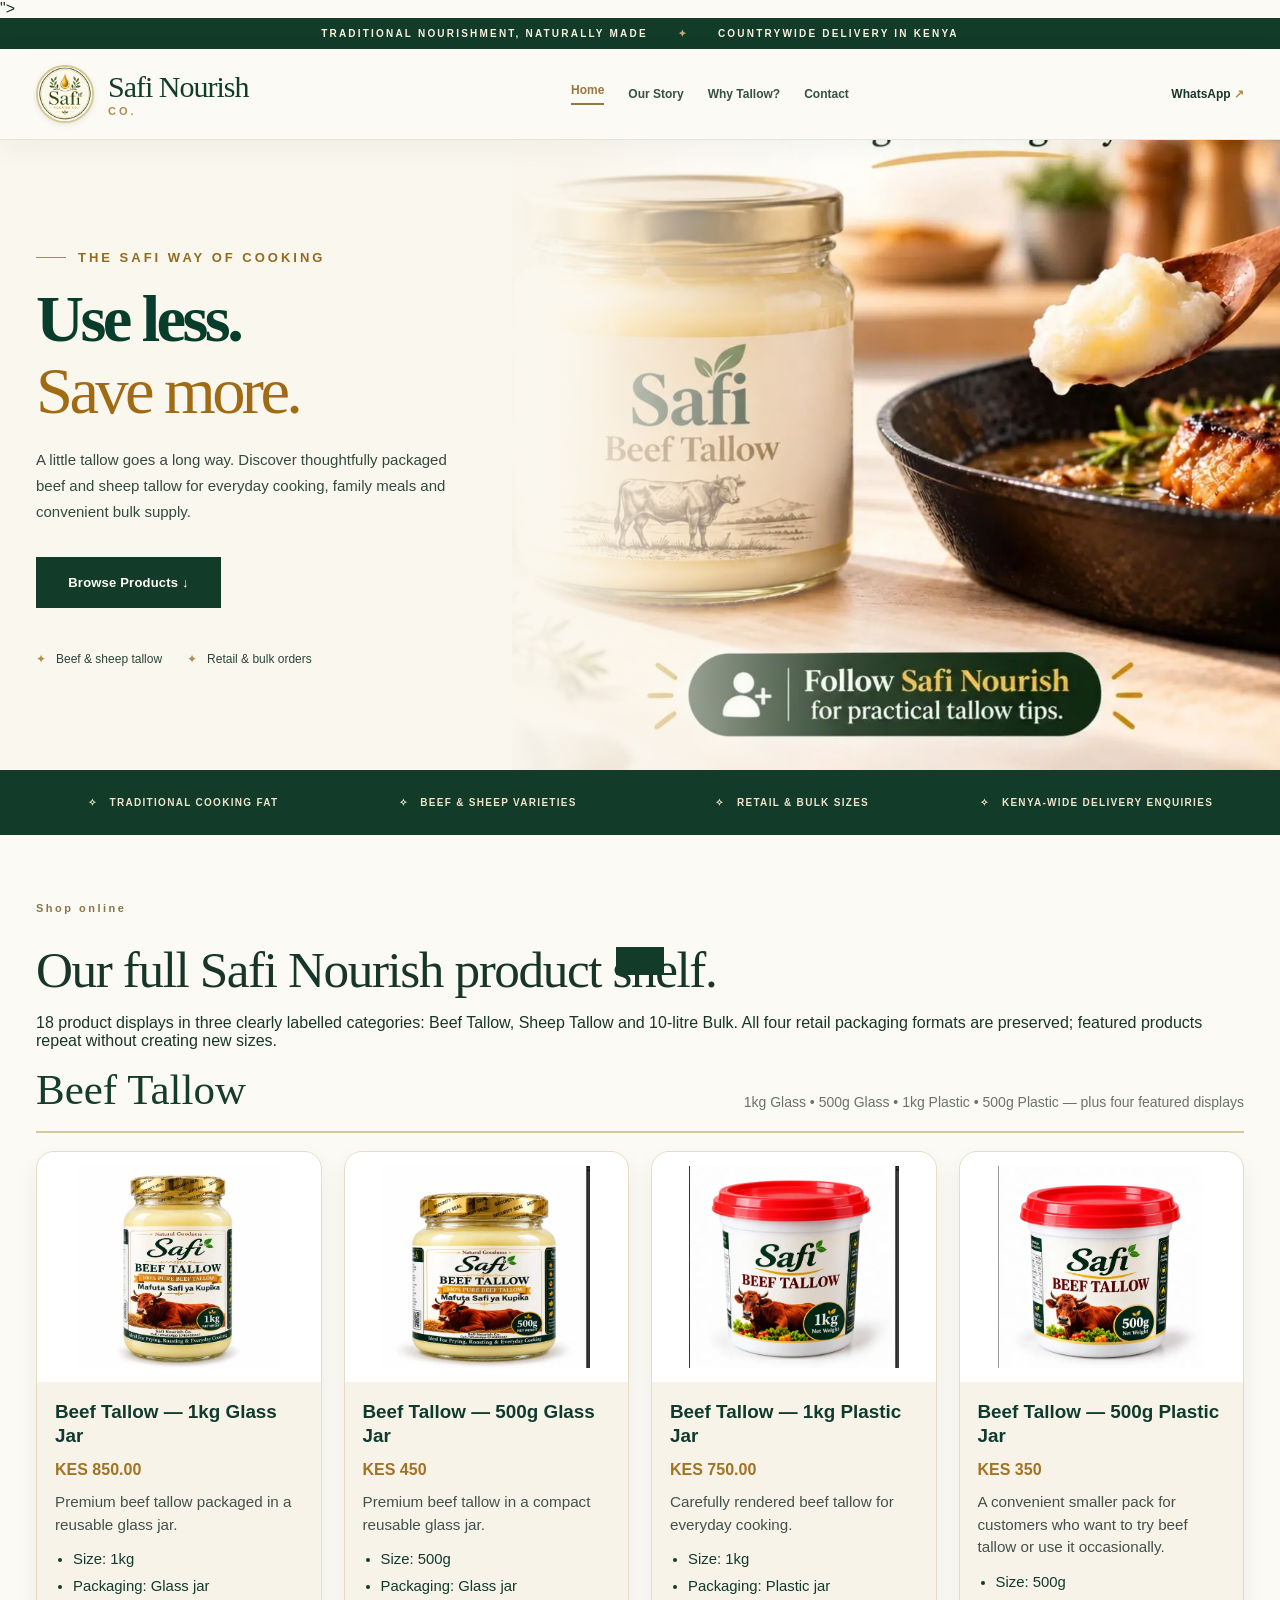
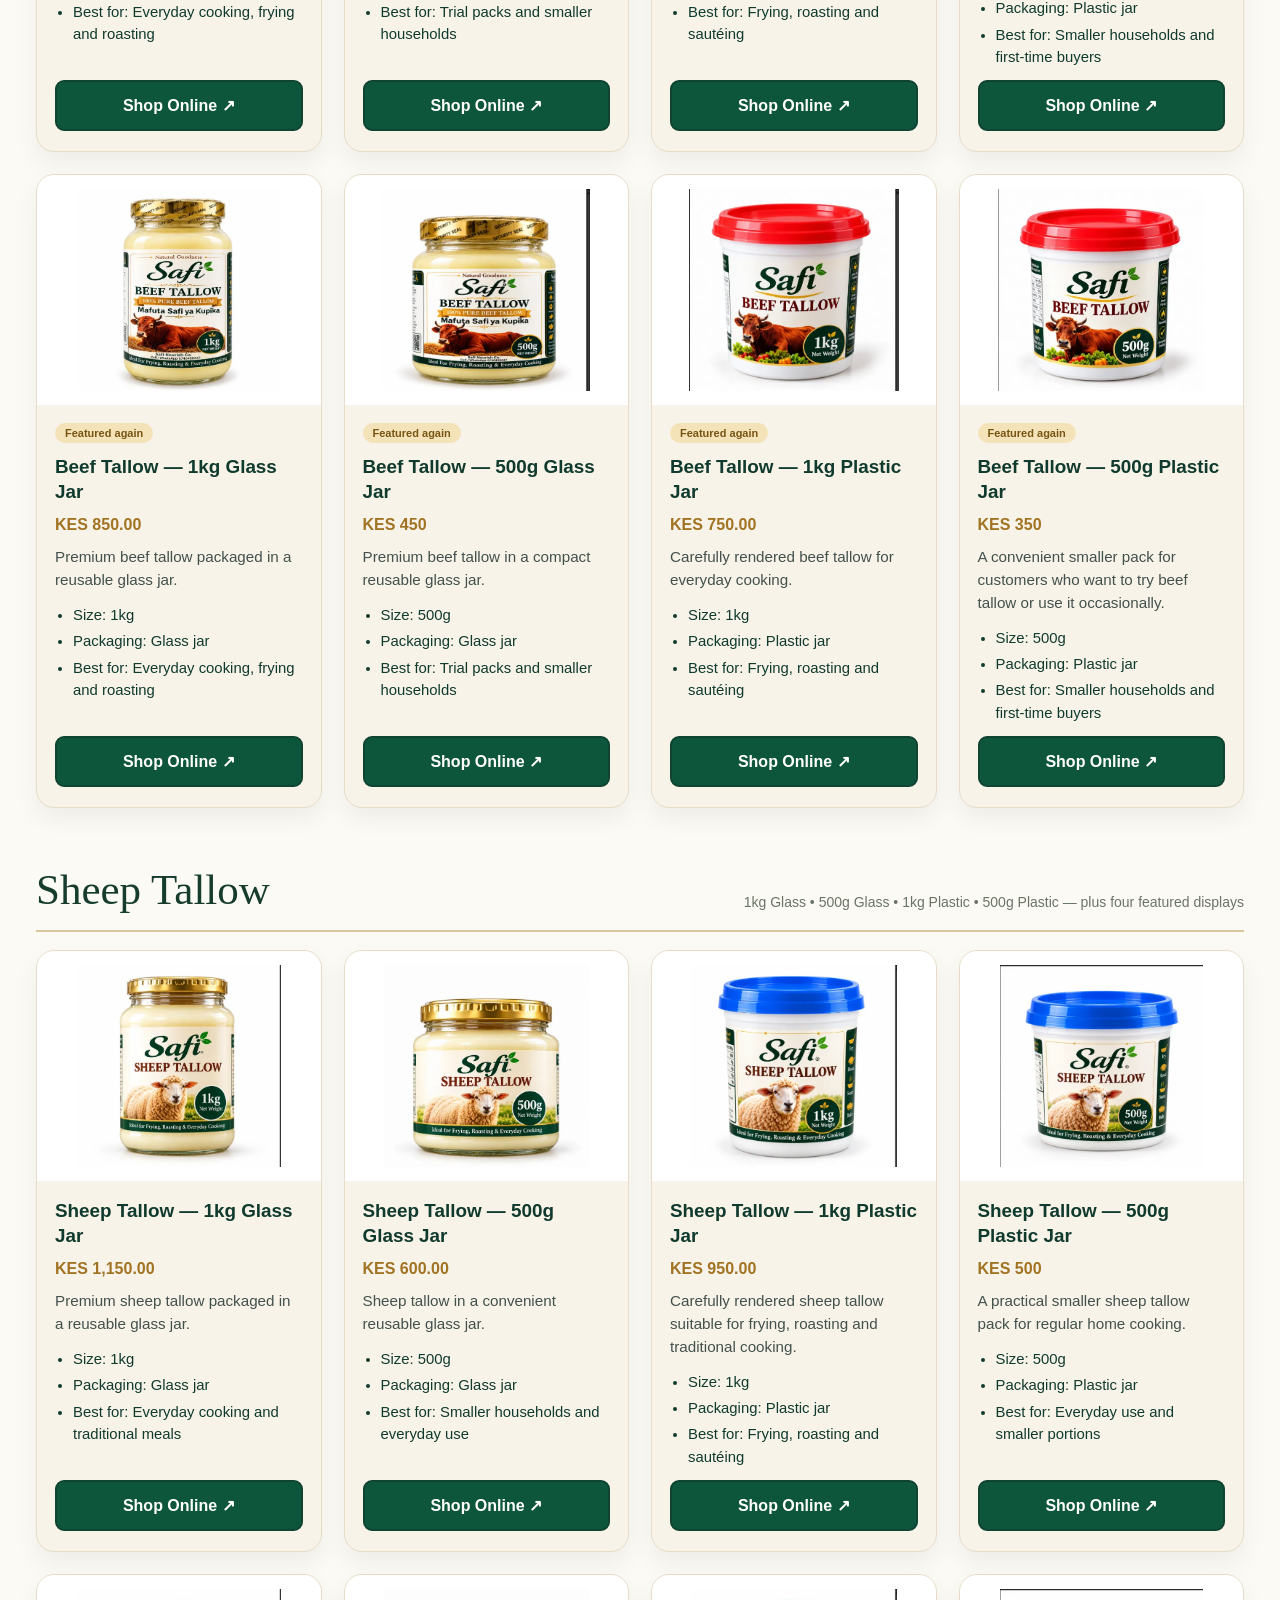
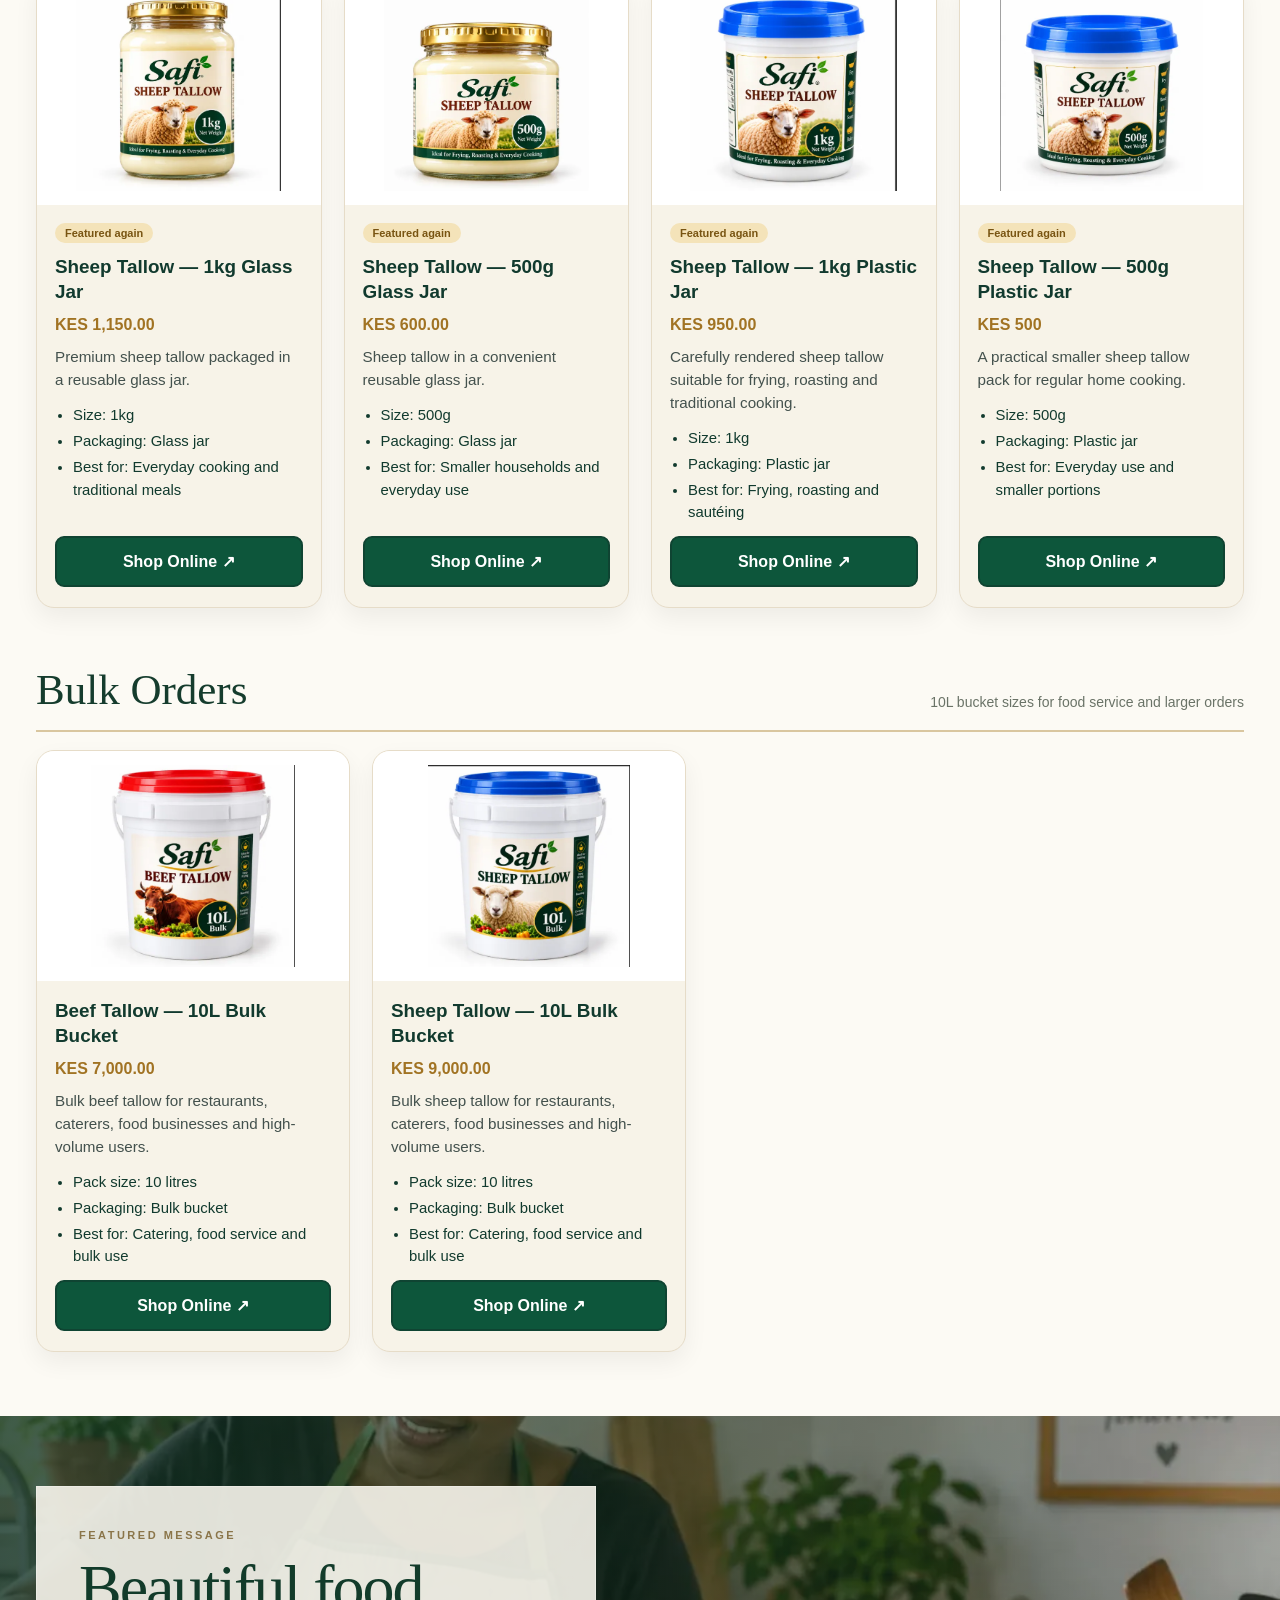
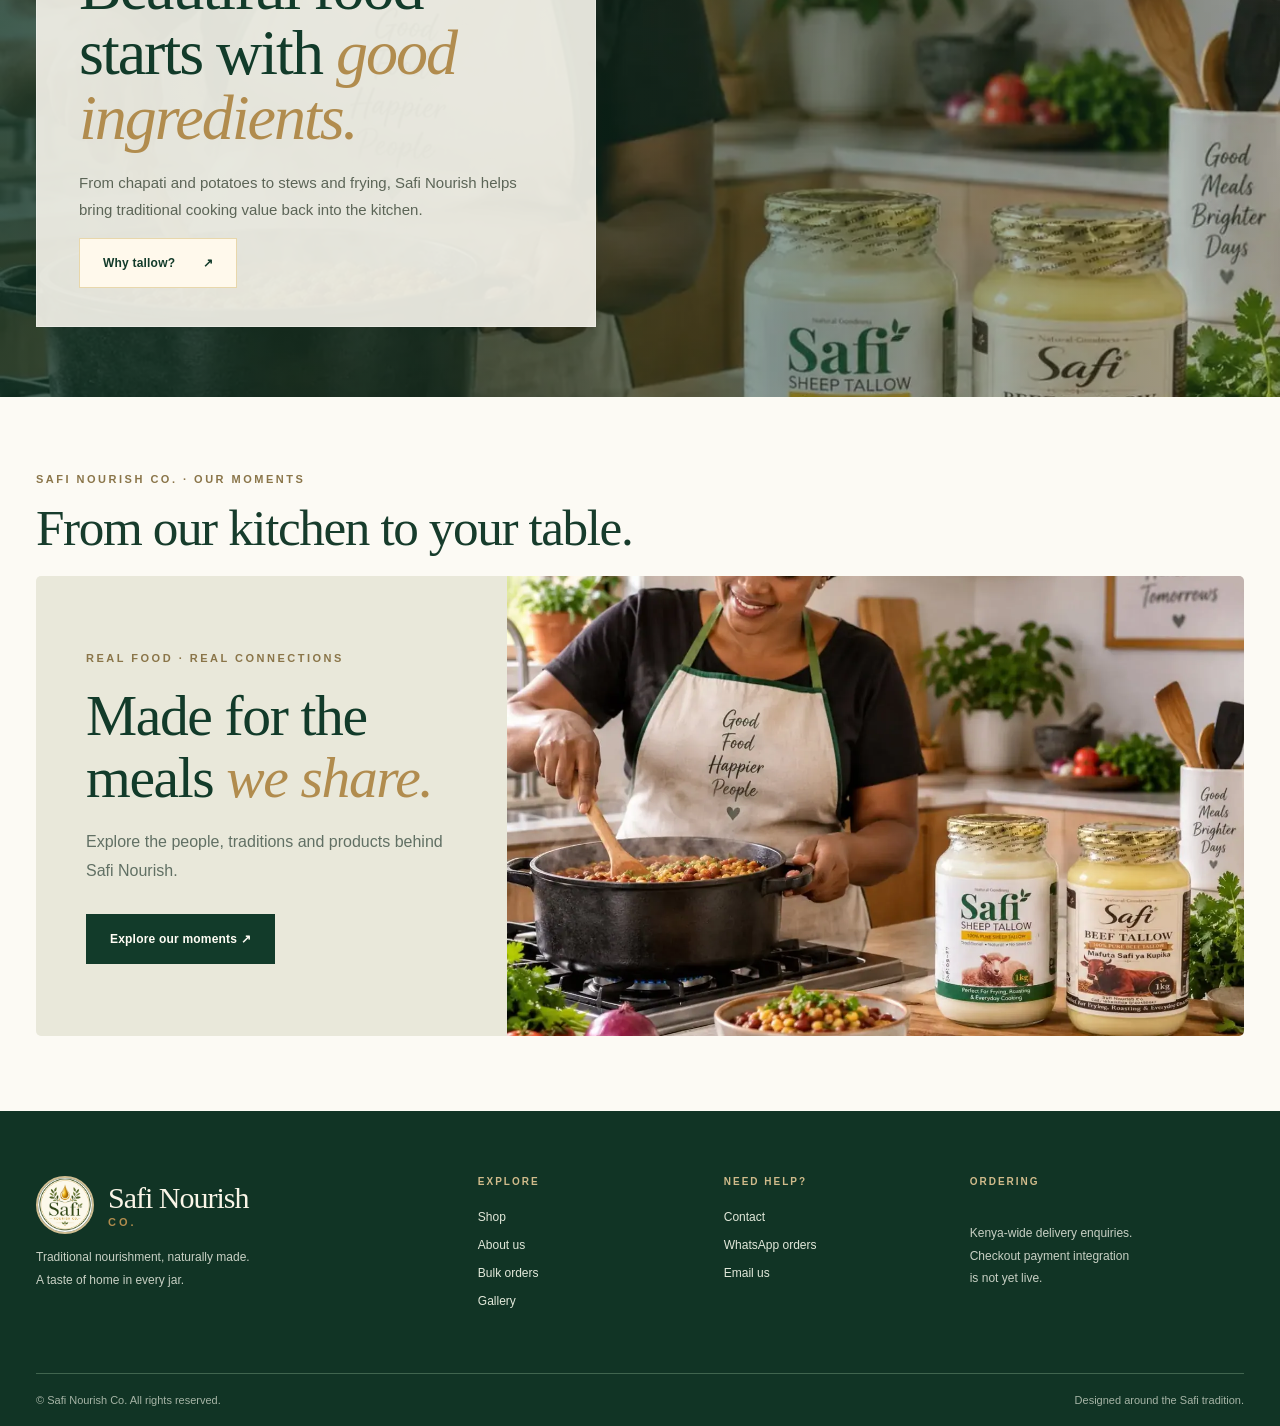
==== index.html @ 0a6182a6 "Add files via upload" ====
<!DOCTYPE html>

<html lang="en"><head><meta charset="utf-8"/><meta content="width=device-width,initial-scale=1" name="viewport"/><meta content="#163b2a" name="theme-color"/><meta content="Safi Nourish Co. traditional beef and sheep tallow. Browse products, learn about cooking fats and order via WhatsApp." name="description"/><title>Home | Safi Nourish Co.</title><link href="assets/favicon.webp" rel="icon" type="image/png"/><link href="styles.css" rel="stylesheet"/><script defer="" src="app.js
<script defer src="safi-checkout.js"></script>
"></script></head><body><div class="announcement">TRADITIONAL NOURISHMENT, NATURALLY MADE <span class="dot">✦</span> COUNTRYWIDE DELIVERY IN KENYA</div><header class="site-header">
<div class="shell nav-wrap">
<a aria-current="page" aria-label="Safi Nourish home" class="brand active" href="index.html"><img alt="Safi Nourish Co. logo" class="brand-logo-img" src="assets/real-logo.webp"/><span class="brand-words"><strong>Safi Nourish</strong><small>CO.</small></span></a>
<button aria-controls="navigation" aria-expanded="false" aria-label="Open navigation" class="menu-toggle" id="menu-toggle">☰</button>
<nav aria-label="Main navigation" class="navigation" id="navigation"><a aria-current="page" class="active" href="index.html">Home</a><a href="about.html">Our Story</a><a href="why-tallow.html">Why Tallow?</a><a href="contact.html">Contact</a></nav>
<div class="nav-actions"><a class="whatsapp-link" href="https://wa.me/254740450447" rel="noopener" target="_blank">WhatsApp <span>↗</span></a></div>
</div>
</header><main>
<section class="hero hero-photo approved-hero" id="home">
<div class="shell hero-photo-inner">
<div class="hero-panel">
<span class="eyebrow"><span class="eyebrow-line"></span> THE SAFI WAY OF COOKING</span>
<h1>Use less.<br/><em>Save more.</em></h1>
<p>A little tallow goes a long way. Discover thoughtfully packaged beef and sheep tallow for everyday cooking, family meals and convenient bulk supply.</p>
<div class="hero-buttons"><a class="button button-dark" href="#products">Browse Products ↓</a></div>
<div class="hero-trust"><span>✦   Beef &amp; sheep tallow</span><span>✦   Retail &amp; bulk orders</span></div>
</div>
</div><div aria-label="Safi Nourish beef and sheep tallow jars displayed together in a warm kitchen setting" class="approved-hero-picture" role="img"></div>
</section>
<section aria-label="Safi Nourish highlights" class="benefit-bar"><div class="shell benefit-grid"><span>✧   TRADITIONAL COOKING FAT</span><span>✧   BEEF &amp; SHEEP VARIETIES</span><span>✧   RETAIL &amp; BULK SIZES</span><span>✧   KENYA-WIDE DELIVERY ENQUIRIES</span></div></section>
<section class="section shell homepage-product-shelf actual-products-section" id="products">
<div class="section-heading section-heading-tight"><div><p class="eyebrow">Shop online</p><h2>Our full Safi Nourish product shelf.</h2></div><p class="section-copy">18 product displays in three clearly labelled categories: Beef Tallow, Sheep Tallow and 10-litre Bulk. All four retail packaging formats are preserved; featured products repeat without creating new sizes.</p></div><div class="grouped-shelf-wrapper"><section class="product-group beef-group"><div class="product-group-heading"><h3>Beef Tallow</h3><p>1kg Glass • 500g Glass • 1kg Plastic • 500g Plastic — plus four featured displays</p></div><div class="actual-shelf-grid grouped-row"><article class="actual-shelf-card grouped-card" id="beef-1kg-glass"><div class="actual-shelf-image"><img alt="Beef Tallow — 1kg Glass Jar" src="assets/product-beef-1kg-glass.webp"/></div><div class="actual-shelf-body"><h3>Beef Tallow — 1kg Glass Jar</h3><p class="actual-price">KES 850.00</p><p class="actual-desc">Premium beef tallow packaged in a reusable glass jar.</p><ul class="actual-meta"><li>Size: 1kg</li><li>Packaging: Glass jar</li><li>Best for: Everyday cooking, frying and roasting</li></ul><a data-safi-sku="beef-glass-1000" class="actual-shop-btn" href="https://wa.me/254740450447?text=Hello%20Safi%20Nourish%2C%20I%20would%20like%20to%20order%20Beef%20Tallow%20%E2%80%94%201kg%20Glass%20Jar%20at%20KES%20850.00.%20Please%20assist%20me%20with%20checkout%20/%20M-Pesa%20and%20delivery." rel="noopener noreferrer" target="_blank">Shop Online ↗</a></div></article><article class="actual-shelf-card grouped-card" id="beef-500g-glass"><div class="actual-shelf-image"><img alt="Beef Tallow — 500g Glass Jar" src="assets/product-beef-500g-glass.webp"/></div><div class="actual-shelf-body"><h3>Beef Tallow — 500g Glass Jar</h3><p class="actual-price">KES 450</p><p class="actual-desc">Premium beef tallow in a compact reusable glass jar.</p><ul class="actual-meta"><li>Size: 500g</li><li>Packaging: Glass jar</li><li>Best for: Trial packs and smaller households</li></ul><a data-safi-sku="beef-glass-500" class="actual-shop-btn" href="https://wa.me/254740450447?text=Hello%20Safi%20Nourish%2C%20I%20would%20like%20to%20order%20Beef%20Tallow%20%E2%80%94%20500g%20Glass%20Jar%20at%20KES%20500.00.%20Please%20assist%20me%20with%20checkout%20/%20M-Pesa%20and%20delivery." rel="noopener noreferrer" target="_blank">Shop Online ↗</a></div></article><article class="actual-shelf-card grouped-card" id="beef-1kg-plastic"><div class="actual-shelf-image"><img alt="Beef Tallow — 1kg Plastic Jar" src="assets/product-beef-1kg-plastic.webp"/></div><div class="actual-shelf-body"><h3>Beef Tallow — 1kg Plastic Jar</h3><p class="actual-price">KES 750.00</p><p class="actual-desc">Carefully rendered beef tallow for everyday cooking.</p><ul class="actual-meta"><li>Size: 1kg</li><li>Packaging: Plastic jar</li><li>Best for: Frying, roasting and sautéing</li></ul><a data-safi-sku="beef-plastic-1000" class="actual-shop-btn" href="https://wa.me/254740450447?text=Hello%20Safi%20Nourish%2C%20I%20would%20like%20to%20order%20Beef%20Tallow%20%E2%80%94%201kg%20Plastic%20Jar%20at%20KES%20750.00.%20Please%20assist%20me%20with%20checkout%20/%20M-Pesa%20and%20delivery." rel="noopener noreferrer" target="_blank">Shop Online ↗</a></div></article><article class="actual-shelf-card grouped-card" id="beef-500g-plastic"><div class="actual-shelf-image"><img alt="Beef Tallow — 500g Plastic Jar" src="assets/product-beef-500g-plastic.webp"/></div><div class="actual-shelf-body"><h3>Beef Tallow — 500g Plastic Jar</h3><p class="actual-price">KES 350</p><p class="actual-desc">A convenient smaller pack for customers who want to try beef tallow or use it occasionally.</p><ul class="actual-meta"><li>Size: 500g</li><li>Packaging: Plastic jar</li><li>Best for: Smaller households and first-time buyers</li></ul><a data-safi-sku="beef-plastic-500" class="actual-shop-btn" href="https://wa.me/254740450447?text=Hello%20Safi%20Nourish%2C%20I%20would%20like%20to%20order%20Beef%20Tallow%20%E2%80%94%20500g%20Plastic%20Jar%20at%20KES%20400.00.%20Please%20assist%20me%20with%20checkout%20/%20M-Pesa%20and%20delivery." rel="noopener noreferrer" target="_blank">Shop Online ↗</a></div></article><article class="actual-shelf-card grouped-card" id="featured-beef-1"><div class="actual-shelf-image"><img alt="Beef Tallow — 1kg Glass Jar" src="assets/product-beef-1kg-glass.webp"/></div><div class="actual-shelf-body"><span class="featured-placement">Featured again</span><h3>Beef Tallow — 1kg Glass Jar</h3><p class="actual-price">KES 850.00</p><p class="actual-desc">Premium beef tallow packaged in a reusable glass jar.</p><ul class="actual-meta"><li>Size: 1kg</li><li>Packaging: Glass jar</li><li>Best for: Everyday cooking, frying and roasting</li></ul><a data-safi-sku="beef-glass-1000" class="actual-shop-btn" href="https://wa.me/254740450447?text=Hello%20Safi%20Nourish%2C%20I%20would%20like%20to%20order%20Beef%20Tallow%20%E2%80%94%201kg%20Glass%20Jar%20at%20KES%20850.00.%20Please%20assist%20me%20with%20checkout%20/%20M-Pesa%20and%20delivery." rel="noopener noreferrer" target="_blank">Shop Online ↗</a></div></article><article class="actual-shelf-card grouped-card" id="featured-beef-2"><div class="actual-shelf-image"><img alt="Beef Tallow — 500g Glass Jar" src="assets/product-beef-500g-glass.webp"/></div><div class="actual-shelf-body"><span class="featured-placement">Featured again</span><h3>Beef Tallow — 500g Glass Jar</h3><p class="actual-price">KES 450</p><p class="actual-desc">Premium beef tallow in a compact reusable glass jar.</p><ul class="actual-meta"><li>Size: 500g</li><li>Packaging: Glass jar</li><li>Best for: Trial packs and smaller households</li></ul><a data-safi-sku="beef-glass-500" class="actual-shop-btn" href="https://wa.me/254740450447?text=Hello%20Safi%20Nourish%2C%20I%20would%20like%20to%20order%20Beef%20Tallow%20%E2%80%94%20500g%20Glass%20Jar%20at%20KES%20500.00.%20Please%20assist%20me%20with%20checkout%20/%20M-Pesa%20and%20delivery." rel="noopener noreferrer" target="_blank">Shop Online ↗</a></div></article><article class="actual-shelf-card grouped-card" id="featured-beef-3"><div class="actual-shelf-image"><img alt="Beef Tallow — 1kg Plastic Jar" src="assets/product-beef-1kg-plastic.webp"/></div><div class="actual-shelf-body"><span class="featured-placement">Featured again</span><h3>Beef Tallow — 1kg Plastic Jar</h3><p class="actual-price">KES 750.00</p><p class="actual-desc">Carefully rendered beef tallow for everyday cooking.</p><ul class="actual-meta"><li>Size: 1kg</li><li>Packaging: Plastic jar</li><li>Best for: Frying, roasting and sautéing</li></ul><a data-safi-sku="beef-plastic-1000" class="actual-shop-btn" href="https://wa.me/254740450447?text=Hello%20Safi%20Nourish%2C%20I%20would%20like%20to%20order%20Beef%20Tallow%20%E2%80%94%201kg%20Plastic%20Jar%20at%20KES%20750.00.%20Please%20assist%20me%20with%20checkout%20/%20M-Pesa%20and%20delivery." rel="noopener noreferrer" target="_blank">Shop Online ↗</a></div></article><article class="actual-shelf-card grouped-card" id="featured-beef-4"><div class="actual-shelf-image"><img alt="Beef Tallow — 500g Plastic Jar" src="assets/product-beef-500g-plastic.webp"/></div><div class="actual-shelf-body"><span class="featured-placement">Featured again</span><h3>Beef Tallow — 500g Plastic Jar</h3><p class="actual-price">KES 350</p><p class="actual-desc">A convenient smaller pack for customers who want to try beef tallow or use it occasionally.</p><ul class="actual-meta"><li>Size: 500g</li><li>Packaging: Plastic jar</li><li>Best for: Smaller households and first-time buyers</li></ul><a data-safi-sku="beef-plastic-500" class="actual-shop-btn" href="https://wa.me/254740450447?text=Hello%20Safi%20Nourish%2C%20I%20would%20like%20to%20order%20Beef%20Tallow%20%E2%80%94%20500g%20Plastic%20Jar%20at%20KES%20400.00.%20Please%20assist%20me%20with%20checkout%20/%20M-Pesa%20and%20delivery." rel="noopener noreferrer" target="_blank">Shop Online ↗</a></div></article></div></section><section class="product-group sheep-group"><div class="product-group-heading"><h3>Sheep Tallow</h3><p>1kg Glass • 500g Glass • 1kg Plastic • 500g Plastic — plus four featured displays</p></div><div class="actual-shelf-grid grouped-row"><article class="actual-shelf-card grouped-card" id="sheep-1kg-glass"><div class="actual-shelf-image"><img alt="Sheep Tallow — 1kg Glass Jar" src="assets/product-sheep-1kg-glass.webp"/></div><div class="actual-shelf-body"><h3>Sheep Tallow — 1kg Glass Jar</h3><p class="actual-price">KES 1,150.00</p><p class="actual-desc">Premium sheep tallow packaged in a reusable glass jar.</p><ul class="actual-meta"><li>Size: 1kg</li><li>Packaging: Glass jar</li><li>Best for: Everyday cooking and traditional meals</li></ul><a data-safi-sku="sheep-glass-1000" class="actual-shop-btn" href="https://wa.me/254740450447?text=Hello%20Safi%20Nourish%2C%20I%20would%20like%20to%20order%20Sheep%20Tallow%20%E2%80%94%201kg%20Glass%20Jar%20at%20KES%201%2C150.00.%20Please%20assist%20me%20with%20checkout%20/%20M-Pesa%20and%20delivery." rel="noopener noreferrer" target="_blank">Shop Online ↗</a></div></article><article class="actual-shelf-card grouped-card" id="sheep-500g-glass"><div class="actual-shelf-image"><img alt="Sheep Tallow — 500g Glass Jar" src="assets/product-sheep-500g-glass.webp"/></div><div class="actual-shelf-body"><h3>Sheep Tallow — 500g Glass Jar</h3><p class="actual-price">KES 600.00</p><p class="actual-desc">Sheep tallow in a convenient reusable glass jar.</p><ul class="actual-meta"><li>Size: 500g</li><li>Packaging: Glass jar</li><li>Best for: Smaller households and everyday use</li></ul><a data-safi-sku="sheep-glass-500" class="actual-shop-btn" href="https://wa.me/254740450447?text=Hello%20Safi%20Nourish%2C%20I%20would%20like%20to%20order%20Sheep%20Tallow%20%E2%80%94%20500g%20Glass%20Jar%20at%20KES%20600.00.%20Please%20assist%20me%20with%20checkout%20/%20M-Pesa%20and%20delivery." rel="noopener noreferrer" target="_blank">Shop Online ↗</a></div></article><article class="actual-shelf-card grouped-card" id="sheep-1kg-plastic"><div class="actual-shelf-image"><img alt="Sheep Tallow — 1kg Plastic Jar" src="assets/product-sheep-1kg-plastic.webp"/></div><div class="actual-shelf-body"><h3>Sheep Tallow — 1kg Plastic Jar</h3><p class="actual-price">KES 950.00</p><p class="actual-desc">Carefully rendered sheep tallow suitable for frying, roasting and traditional cooking.</p><ul class="actual-meta"><li>Size: 1kg</li><li>Packaging: Plastic jar</li><li>Best for: Frying, roasting and sautéing</li></ul><a data-safi-sku="sheep-plastic-1000" class="actual-shop-btn" href="https://wa.me/254740450447?text=Hello%20Safi%20Nourish%2C%20I%20would%20like%20to%20order%20Sheep%20Tallow%20%E2%80%94%201kg%20Plastic%20Jar%20at%20KES%20950.00.%20Please%20assist%20me%20with%20checkout%20/%20M-Pesa%20and%20delivery." rel="noopener noreferrer" target="_blank">Shop Online ↗</a></div></article><article class="actual-shelf-card grouped-card" id="sheep-500g-plastic"><div class="actual-shelf-image"><img alt="Sheep Tallow — 500g Plastic Jar" src="assets/product-sheep-500g-plastic.webp"/></div><div class="actual-shelf-body"><h3>Sheep Tallow — 500g Plastic Jar</h3><p class="actual-price">KES 500</p><p class="actual-desc">A practical smaller sheep tallow pack for regular home cooking.</p><ul class="actual-meta"><li>Size: 500g</li><li>Packaging: Plastic jar</li><li>Best for: Everyday use and smaller portions</li></ul><a data-safi-sku="sheep-plastic-500" class="actual-shop-btn" href="https://wa.me/254740450447?text=Hello%20Safi%20Nourish%2C%20I%20would%20like%20to%20order%20Sheep%20Tallow%20%E2%80%94%20500g%20Plastic%20Jar%20at%20KES%20600.00.%20Please%20assist%20me%20with%20checkout%20/%20M-Pesa%20and%20delivery." rel="noopener noreferrer" target="_blank">Shop Online ↗</a></div></article><article class="actual-shelf-card grouped-card" id="featured-sheep-1"><div class="actual-shelf-image"><img alt="Sheep Tallow — 1kg Glass Jar" src="assets/product-sheep-1kg-glass.webp"/></div><div class="actual-shelf-body"><span class="featured-placement">Featured again</span><h3>Sheep Tallow — 1kg Glass Jar</h3><p class="actual-price">KES 1,150.00</p><p class="actual-desc">Premium sheep tallow packaged in a reusable glass jar.</p><ul class="actual-meta"><li>Size: 1kg</li><li>Packaging: Glass jar</li><li>Best for: Everyday cooking and traditional meals</li></ul><a data-safi-sku="sheep-glass-1000" class="actual-shop-btn" href="https://wa.me/254740450447?text=Hello%20Safi%20Nourish%2C%20I%20would%20like%20to%20order%20Sheep%20Tallow%20%E2%80%94%201kg%20Glass%20Jar%20at%20KES%201%2C150.00.%20Please%20assist%20me%20with%20checkout%20/%20M-Pesa%20and%20delivery." rel="noopener noreferrer" target="_blank">Shop Online ↗</a></div></article><article class="actual-shelf-card grouped-card" id="featured-sheep-2"><div class="actual-shelf-image"><img alt="Sheep Tallow — 500g Glass Jar" src="assets/product-sheep-500g-glass.webp"/></div><div class="actual-shelf-body"><span class="featured-placement">Featured again</span><h3>Sheep Tallow — 500g Glass Jar</h3><p class="actual-price">KES 600.00</p><p class="actual-desc">Sheep tallow in a convenient reusable glass jar.</p><ul class="actual-meta"><li>Size: 500g</li><li>Packaging: Glass jar</li><li>Best for: Smaller households and everyday use</li></ul><a data-safi-sku="sheep-glass-500" class="actual-shop-btn" href="https://wa.me/254740450447?text=Hello%20Safi%20Nourish%2C%20I%20would%20like%20to%20order%20Sheep%20Tallow%20%E2%80%94%20500g%20Glass%20Jar%20at%20KES%20600.00.%20Please%20assist%20me%20with%20checkout%20/%20M-Pesa%20and%20delivery." rel="noopener noreferrer" target="_blank">Shop Online ↗</a></div></article><article class="actual-shelf-card grouped-card" id="featured-sheep-3"><div class="actual-shelf-image"><img alt="Sheep Tallow — 1kg Plastic Jar" src="assets/product-sheep-1kg-plastic.webp"/></div><div class="actual-shelf-body"><span class="featured-placement">Featured again</span><h3>Sheep Tallow — 1kg Plastic Jar</h3><p class="actual-price">KES 950.00</p><p class="actual-desc">Carefully rendered sheep tallow suitable for frying, roasting and traditional cooking.</p><ul class="actual-meta"><li>Size: 1kg</li><li>Packaging: Plastic jar</li><li>Best for: Frying, roasting and sautéing</li></ul><a data-safi-sku="sheep-plastic-1000" class="actual-shop-btn" href="https://wa.me/254740450447?text=Hello%20Safi%20Nourish%2C%20I%20would%20like%20to%20order%20Sheep%20Tallow%20%E2%80%94%201kg%20Plastic%20Jar%20at%20KES%20950.00.%20Please%20assist%20me%20with%20checkout%20/%20M-Pesa%20and%20delivery." rel="noopener noreferrer" target="_blank">Shop Online ↗</a></div></article><article class="actual-shelf-card grouped-card" id="featured-sheep-4"><div class="actual-shelf-image"><img alt="Sheep Tallow — 500g Plastic Jar" src="assets/product-sheep-500g-plastic.webp"/></div><div class="actual-shelf-body"><span class="featured-placement">Featured again</span><h3>Sheep Tallow — 500g Plastic Jar</h3><p class="actual-price">KES 500</p><p class="actual-desc">A practical smaller sheep tallow pack for regular home cooking.</p><ul class="actual-meta"><li>Size: 500g</li><li>Packaging: Plastic jar</li><li>Best for: Everyday use and smaller portions</li></ul><a data-safi-sku="sheep-plastic-500" class="actual-shop-btn" href="https://wa.me/254740450447?text=Hello%20Safi%20Nourish%2C%20I%20would%20like%20to%20order%20Sheep%20Tallow%20%E2%80%94%20500g%20Plastic%20Jar%20at%20KES%20600.00.%20Please%20assist%20me%20with%20checkout%20/%20M-Pesa%20and%20delivery." rel="noopener noreferrer" target="_blank">Shop Online ↗</a></div></article></div></section><section class="product-group bulk-group"><div class="product-group-heading"><h3>Bulk Orders</h3><p>10L bucket sizes for food service and larger orders</p></div><div class="actual-shelf-grid grouped-row bulk-row"><article class="actual-shelf-card grouped-card" id="beef-10l-bulk"><div class="actual-shelf-image"><img alt="Beef Tallow — 10L Bulk Bucket" src="assets/product-beef-10l-bulk.webp"/></div><div class="actual-shelf-body"><h3>Beef Tallow — 10L Bulk Bucket</h3><p class="actual-price">KES 7,000.00</p><p class="actual-desc">Bulk beef tallow for restaurants, caterers, food businesses and high-volume users.</p><ul class="actual-meta"><li>Pack size: 10 litres</li><li>Packaging: Bulk bucket</li><li>Best for: Catering, food service and bulk use</li></ul><a data-safi-sku="beef-bulk-10000" class="actual-shop-btn" href="https://wa.me/254740450447?text=Hello%20Safi%20Nourish%2C%20I%20would%20like%20to%20order%20Beef%20Tallow%20%E2%80%94%2010L%20Bulk%20Bucket%20at%20KES%207%2C000.00.%20Please%20assist%20me%20with%20checkout%20/%20M-Pesa%20and%20delivery." rel="noopener noreferrer" target="_blank">Shop Online ↗</a></div></article><article class="actual-shelf-card grouped-card" id="sheep-10l-bulk"><div class="actual-shelf-image"><img alt="Sheep Tallow — 10L Bulk Bucket" src="assets/product-sheep-10l-bulk.webp"/></div><div class="actual-shelf-body"><h3>Sheep Tallow — 10L Bulk Bucket</h3><p class="actual-price">KES 9,000.00</p><p class="actual-desc">Bulk sheep tallow for restaurants, caterers, food businesses and high-volume users.</p><ul class="actual-meta"><li>Pack size: 10 litres</li><li>Packaging: Bulk bucket</li><li>Best for: Catering, food service and bulk use</li></ul><a data-safi-sku="sheep-bulk-10000" class="actual-shop-btn" href="https://wa.me/254740450447?text=Hello%20Safi%20Nourish%2C%20I%20would%20like%20to%20order%20Sheep%20Tallow%20%E2%80%94%2010L%20Bulk%20Bucket%20at%20KES%209%2C000.00.%20Please%20assist%20me%20with%20checkout%20/%20M-Pesa%20and%20delivery." rel="noopener noreferrer" target="_blank">Shop Online ↗</a></div></article></div></section></div></section>
<section class="image-break image-break-secondary">
<div class="shell image-break-inner">
<div class="image-break-card">
<span class="eyebrow">FEATURED MESSAGE</span>
<h2>Beautiful food starts with <em>good ingredients.</em></h2>
<p>From chapati and potatoes to stews and frying, Safi Nourish helps bring traditional cooking value back into the kitchen.</p>
<a class="button button-light" href="why-tallow.html">Why tallow? <span>↗</span></a>
</div>
</div>
</section>
<section class="shell home-moments-title"><span class="eyebrow">SAFI NOURISH CO. · OUR MOMENTS</span><h2>From our kitchen to your table.</h2></section><section class="gallery-feature shell" id="our-moments"><div class="gallery-feature-copy"><span class="eyebrow">REAL FOOD · REAL CONNECTIONS</span><h2>Made for the meals <em>we share.</em></h2><p>Explore the people, traditions and products behind Safi Nourish.</p><a class="button button-dark" href="gallery.html">Explore our moments ↗</a></div><img alt="A Safi Nourish kitchen cooking scene" height="1148" src="assets/real-cooking-07.webp" width="1370"/></section></main><footer><div class="shell footer-main"><div><a class="brand footer-brand" href="index.html"><img alt="Safi Nourish Co. logo" class="brand-logo-img" src="assets/real-logo.webp"/><span class="brand-words"><strong>Safi Nourish</strong><small>CO.</small></span></a><p>Traditional nourishment, naturally made.<br/>A taste of home in every jar.</p></div><div><strong>EXPLORE</strong><a href="shop.html">Shop</a><a href="about.html">About us</a><a href="bulk.html">Bulk orders</a><a href="gallery.html">Gallery</a></div><div><strong>NEED HELP?</strong><a href="contact.html">Contact</a><a href="https://wa.me/254740450447" rel="noopener" target="_blank">WhatsApp orders</a><a href="mailto:info@safinourish.co.ke" rel="noopener noreferrer" target="_blank" title="Compose an email in Gmail to Safi Nourish">Email us</a></div><div><strong>ORDERING</strong><p>Kenya-wide delivery enquiries.<br/>Checkout payment integration<br/>is not yet live.</p></div></div><div class="shell footer-bottom"><span>© <span id="year"></span> Safi Nourish Co. All rights reserved.</span><span>Designed around the Safi tradition.</span></div></footer>
<div aria-live="polite" class="toast" id="toast" role="status"></div></body></html>
---- styles.css ----
:root{--green:#153c2d;--green-2:#244b36;--cream:#f8f6ed;--sand:#eae5d3;--gold:#a38148;--ink:#1a2c21;--muted:#686d61;--line:#deded0;--serif:Georgia,'Times New Roman',serif}*{box-sizing:border-box}html{scroll-behavior:smooth}body{margin:0;color:var(--ink);background:#fffefa;font-family:Arial,Helvetica,sans-serif;-webkit-font-smoothing:antialiased}a{color:inherit;text-decoration:none}button,select{font:inherit}button{cursor:pointer}img{display:block;max-width:100%}.shell{width:min(1220px,calc(100% - 72px));margin:auto}.announcement{background:var(--green);color:#f8f1dd;text-align:center;padding:10px;font-size:10px;letter-spacing:2.2px;font-weight:700}.announcement .dot{padding:0 25px;color:#c8a874}.site-header{position:sticky;top:0;z-index:20;background:#fffdf7eF;backdrop-filter:blur(15px);border-bottom:1px solid #e8e5da}.nav-wrap{height:90px;display:flex;align-items:center;justify-content:space-between;gap:28px}.brand{display:flex;align-items:center;gap:10px;flex-shrink:0}.brand-mark{width:48px;height:48px;border:2px solid var(--green);border-radius:50%;display:grid;place-items:center;color:var(--green);font:34px var(--serif);position:relative}.brand-leaf{font:10px Arial;position:absolute;right:3px;top:5px;color:#a58a4f}.brand-words{display:flex;flex-direction:column;line-height:.95}.brand-words strong{font:38px var(--serif);color:var(--green);letter-spacing:-2px}.brand-words small{font-size:9px;letter-spacing:3px;margin-top:6px;color:var(--gold);font-weight:bold}.navigation{display:flex;gap:24px;align-items:center}.navigation a{font-size:12px;font-weight:700;color:#365044;white-space:nowrap}.navigation a:hover,.text-link:hover{color:var(--gold)}.nav-actions{display:flex;align-items:center;gap:19px}.whatsapp-link{font-size:12px;font-weight:bold;white-space:nowrap}.whatsapp-link span{color:var(--gold)}.cart-trigger{background:none;border:0;color:var(--green);font-size:12px;font-weight:bold;white-space:nowrap}.cart-trigger span{background:var(--green);color:white;display:inline-grid;place-items:center;width:23px;height:23px;border-radius:50%;margin-left:7px}.menu-toggle{display:none;background:none;border:0;font-size:23px}.hero{background:linear-gradient(115deg,#f8f6eb 0%,#f2efdd 100%);overflow:hidden}.hero-grid{min-height:620px;display:grid;grid-template-columns:1.05fr 1fr;align-items:center;gap:48px}.hero-copy{padding:67px 0 56px}.eyebrow{font-size:11px;letter-spacing:2.5px;font-weight:800;color:#8a7549;display:inline-flex;align-items:center;gap:12px}.eyebrow-line{display:inline-block;width:30px;height:1px;background:#9c8a65}.hero h1{font:normal clamp(48px,5.1vw,78px)/1.05 var(--serif);letter-spacing:-2.8px;margin:23px 0 22px;max-width:650px}.hero h1 em,h2 em,.story-tile em{color:#967945;font-style:italic;font-weight:normal}.hero-copy>p{font-size:16px;line-height:1.85;color:#5c6557;max-width:485px}.hero-buttons{display:flex;gap:30px;align-items:center;margin-top:34px}.button{border:1px solid transparent;display:inline-flex;gap:28px;justify-content:center;align-items:center;padding:17px 23px;font-size:12px;font-weight:800;letter-spacing:.2px;transition:transform .2s,background .2s}.button:hover{transform:translateY(-2px)}.button-dark{background:var(--green);color:#fffdf5}.button-dark:hover{background:#2d6044}.text-link{font-size:12px;font-weight:800;border-bottom:1px solid #9b9b87;padding-bottom:7px}.hero-trust{margin-top:64px;display:flex;gap:22px;color:#59695a;font-size:11px}.hero-trust span::first-letter{color:var(--gold)}.hero-art{height:550px;position:relative;display:flex;align-items:center;justify-content:center}.art-circle{position:absolute;width:480px;height:480px;background:#dedac4;border-radius:50%;opacity:.85;right:-20px;top:20px}.product-art-frame{width:82%;height:400px;position:relative;z-index:1;overflow:hidden;border:10px solid #e9e0c6;box-shadow:0 35px 60px #3d48372b;border-radius:45% 45% 15px 15px}.product-art-frame img{width:100%;height:100%;object-fit:cover;object-position:center}.hero-caption-top{position:absolute;top:10px;left:10px;font-size:10px;line-height:1.7;letter-spacing:2px;font-weight:bold;color:#83764f}.hero-seal{position:absolute;z-index:2;right:-14px;top:64px;background:var(--green);width:112px;height:112px;border:2px solid #bba675;outline:5px solid var(--green);border-radius:50%;display:flex;flex-direction:column;align-items:center;justify-content:center;color:white;text-align:center;transform:rotate(10deg)}.hero-seal strong{font:29px var(--serif)}.hero-seal span{font-size:9px;line-height:1.5;letter-spacing:1px}.hero-script{position:absolute;bottom:6px;right:10px;font:italic 27px var(--serif);color:#847044}.benefit-bar{background:var(--green);color:#ede4c9}.benefit-grid{min-height:65px;display:grid;grid-template-columns:repeat(4,1fr);align-items:center;gap:10px}.benefit-grid span{font-size:10px;letter-spacing:1.3px;font-weight:800;text-align:center}.section{padding-top:105px;padding-bottom:110px}.section-head{display:flex;align-items:end;justify-content:space-between;gap:50px;margin-bottom:45px}.section-head h2,h2{font:normal clamp(39px,4vw,57px)/1.12 var(--serif);letter-spacing:-1.4px;margin:16px 0}.section-head>p{max-width:365px;font-size:14px;line-height:1.9;color:var(--muted);margin:0 0 9px}.product-grid{display:grid;grid-template-columns:repeat(4,1fr);gap:20px}.product-card{min-width:0}.product-image{height:285px;position:relative;display:grid;place-items:center;overflow:hidden;background:#eae9d8}.product-image.sheep{background:#e9e4d4}.product-image.beef{background:#e9e6d9}.product-image.alt{background:#f0ebde}.product-image img{height:91%;width:75%;object-fit:contain;mix-blend-mode:multiply;filter:drop-shadow(0 15px 10px #34462b22)}.product-label{position:absolute;left:12px;top:12px;font-size:8px;letter-spacing:1px;font-weight:800;background:#faf9eb;padding:9px 11px;z-index:1;color:var(--green)}.image-note{position:absolute;bottom:8px;background:#fdfaf0d9;color:#5e614d;font-size:9px;padding:5px 10px}.product-meta{display:flex;justify-content:space-between;margin-top:20px;color:#8a866f;font-weight:bold;font-size:9px;letter-spacing:1.3px}.product-card h3{font:29px var(--serif);margin:9px 0}.product-card>p{font-size:12px;color:#697061;min-height:34px;line-height:1.6}.buy-row{display:flex;align-items:end;gap:7px;margin-top:17px}.buy-row label{font-size:10px;color:#74796b;font-weight:bold;flex:1;min-width:0}.buy-row select{display:block;width:100%;padding:12px 4px;border:1px solid #dddccb;background:#fffefa;color:var(--green);font-size:11px;margin-top:8px}.add-btn{background:var(--green);border:1px solid var(--green);color:white;padding:13px 9px;font-size:10px;white-space:nowrap;font-weight:bold}.add-btn:hover{background:#2b5b40}.shop-note{font-size:11px;color:#7e8276;margin:24px 0 0}.story-section{background:#f0eee3;padding:105px 0}.story-grid{display:grid;grid-template-columns:1fr 1fr;gap:95px;align-items:center}.story-image{position:relative;min-height:430px;background:#ded9c5;overflow:hidden}.story-image img{width:100%;height:430px;object-fit:cover;object-position:center}.story-tile{position:absolute;bottom:24px;left:24px;background:#f8f5e9ed;padding:23px 28px;font:24px/1.3 var(--serif)}.story-copy p{line-height:1.9;color:#687063;font-size:14px}.button-outline{border-color:var(--green);color:var(--green);background:transparent}.story-copy .button{margin-top:20px}.bulk-section{background:var(--green);color:#fbf8ec;padding:90px 0;background-image:radial-gradient(circle at 85% 10%,#4b6b4944,transparent 50%)}.bulk-grid{display:grid;grid-template-columns:1fr .65fr;gap:100px;align-items:center}.bulk-section h2{max-width:540px;font-size:57px}.bulk-section h2 em{color:#d2b784}.bulk-section p{color:#d4d9cb;line-height:1.8;font-size:14px;max-width:510px}.eyebrow.light{color:#d3b98a}.button-cream{background:#f4ead3;color:var(--green);margin-top:16px}.bulk-price{border:1px solid #829c7e;padding:35px 40px;background:#ffffff08}.bulk-price>span{display:block;color:#d4bb8e;font-size:11px;letter-spacing:2px;font-weight:bold;margin-bottom:25px}.bulk-price>div{border-bottom:1px solid #739076;padding:14px 0 22px}.bulk-price small{display:block;font-size:10px;letter-spacing:1.5px;margin-bottom:10px;color:#d4ddc8}.bulk-price strong{font:34px var(--serif)}.bulk-price i{font:italic 14px Arial}.bulk-price>p{font-size:11px}.why-layout{display:grid;grid-template-columns:1fr 1.1fr;gap:100px}.why-cards{display:grid;grid-template-columns:1fr;gap:24px}.why-cards>div{padding-bottom:21px;border-bottom:1px solid var(--line)}.why-num{color:var(--gold);font-size:10px;font-weight:bold}.why-cards h3{font:27px var(--serif);margin:9px 0}.why-cards p{font-size:13px;color:#687063;line-height:1.7;margin:0}.contact-section{background:#e9e7d9;padding:90px 0}.contact-grid{display:grid;grid-template-columns:1fr .85fr;gap:95px}.contact-grid p{color:#697063;line-height:1.8;font-size:14px;max-width:400px;margin-bottom:25px}.contact-details>div{border-bottom:1px solid #c9caba;padding:15px 0}.contact-details small{display:block;font-size:10px;font-weight:800;letter-spacing:1.6px;color:#957a4c;margin-bottom:10px}.contact-details a,.contact-details span{font:22px var(--serif)}.contact-details .muted{font:11px Arial;margin:8px 0 0}footer{background:#113425;color:#e9e6d6}.footer-main{padding:65px 0;display:grid;grid-template-columns:2fr 1fr 1fr 1.4fr;gap:50px}.footer-brand .brand-mark{border-color:#d6c49c;color:#f8f3e6}.footer-brand .brand-words strong{color:#faf5e7}.footer-main p{font-size:12px;line-height:1.9;color:#c8d0c4}.footer-main>div:not(:first-child){display:flex;flex-direction:column;gap:14px}.footer-main>div>strong{font-size:10px;letter-spacing:2px;color:#d0bb8b;margin-bottom:9px}.footer-main a:not(.brand){font-size:12px;color:#e2e8da}.footer-bottom{padding:20px 0;border-top:1px solid #41654f;display:flex;justify-content:space-between;font-size:11px;color:#a6b4a6}.drawer-shade{position:fixed;inset:0;background:#0b1711a8;z-index:30}.cart-drawer{position:fixed;right:0;top:0;bottom:0;width:min(450px,100%);background:#fffdf7;z-index:31;display:flex;flex-direction:column;transform:translateX(101%);transition:transform .25s;box-shadow:-20px 0 45px #0002}.cart-drawer.open{transform:translateX(0)}.drawer-head{padding:28px;border-bottom:1px solid var(--line);display:flex;justify-content:space-between;align-items:center}.drawer-head small{font-size:10px;letter-spacing:2px;color:var(--gold)}.drawer-head h2{font:32px var(--serif);margin:8px 0}.drawer-head h2 span{font-size:17px}.icon-close{border:0;background:transparent;font-size:19px}.cart-items{padding:20px 28px;flex:1;overflow:auto}.empty-cart{text-align:center;color:var(--muted);padding:55px 10px;line-height:1.8}.cart-line{padding:18px 0;border-bottom:1px solid var(--line);display:flex;gap:10px;align-items:start;justify-content:space-between}.cart-line strong{display:block;font:20px var(--serif)}.cart-line small{display:block;color:#74796d;line-height:1.8}.cart-line button{margin-top:8px;border:0;background:transparent;text-decoration:underline;font-size:11px;color:#86694e;padding:0}.cart-line b{font-size:13px;white-space:nowrap}.drawer-footer{padding:24px 28px;border-top:1px solid var(--line)}.subtotal{display:flex;justify-content:space-between;font-size:15px}.shipping-note,.payment-caveat{font-size:11px;line-height:1.6;color:#777c70}.full{width:100%;margin-top:13px}.payment-caveat{display:block;margin-top:12px}.checkout-dialog{border:0;padding:0;max-width:450px;width:calc(100% - 25px);background:#fffdf7;box-shadow:0 15px 60px #0004}.checkout-dialog::backdrop{background:#071f16ba}.checkout-close{position:absolute;right:22px;top:18px}.checkout-content{padding:48px 38px}.checkout-content h2{font-size:45px}.checkout-content p{line-height:1.7;color:#62695b;font-size:13px}.checkout-method{display:flex;align-items:center;gap:15px;background:#ebf0e7;padding:19px;margin:25px 0}.checkout-method>span{font-size:26px;color:#206b45}.checkout-method strong,.checkout-method small{display:block}.checkout-method small{font-size:11px;margin-top:5px;color:#70796c}.checkout-total{font-weight:bold}.toast{position:fixed;bottom:25px;left:50%;transform:translate(-50%,100px);transition:transform .3s;background:var(--green);color:white;padding:14px 24px;font-size:13px;z-index:40;pointer-events:none}.toast.show{transform:translate(-50%,0)}
@media(max-width:1080px){.shell{width:min(100% - 48px,1220px)}.navigation{gap:13px}.navigation a{font-size:11px}.hero-grid{gap:20px}.hero h1{font-size:61px}.hero-art{height:480px}.product-art-frame{height:350px}.art-circle{width:390px;height:390px}.product-grid{grid-template-columns:repeat(2,1fr)}.product-image{height:330px}.story-grid,.bulk-grid{gap:45px}}@media(max-width:760px){.announcement{font-size:8px;letter-spacing:1px;padding:9px 5px}.announcement .dot{padding:0 5px}.shell{width:calc(100% - 36px)}.nav-wrap{height:70px}.brand-mark{width:40px;height:40px;font-size:30px}.brand-words strong{font-size:30px}.brand-words small{font-size:7px}.menu-toggle{display:block;order:3}.navigation{position:absolute;display:none;left:0;right:0;top:70px;background:#fffdf7;flex-direction:column;align-items:stretch;padding:18px 26px 25px;box-shadow:0 15px 25px #0001}.navigation.open{display:flex}.navigation a{font-size:14px;padding:10px 0}.nav-actions{margin-left:auto;gap:5px}.whatsapp-link{display:none}.hero-grid{display:flex;flex-direction:column;gap:0}.hero-copy{padding:58px 0 5px}.hero h1{font-size:clamp(43px,10vw,65px);letter-spacing:-1.7px}.hero-copy>p{font-size:14px}.hero-trust{margin-top:40px;gap:14px;flex-wrap:wrap}.hero-art{height:420px;width:100%;max-width:500px}.art-circle{width:340px;height:340px;right:4%;top:22px}.product-art-frame{height:310px;width:75%}.hero-seal{right:3%;top:46px;width:90px;height:90px}.hero-seal strong{font-size:22px}.hero-script{bottom:7px}.benefit-grid{grid-template-columns:repeat(2,1fr);padding:17px 0;gap:18px}.benefit-grid span{font-size:9px}.section{padding:70px 0}.section-head{display:block}.section-head h2,h2{font-size:41px}.section-head>p{margin-top:15px}.product-grid{grid-template-columns:repeat(2,minmax(0,1fr));gap:20px 13px}.product-image{height:205px}.product-label{font-size:7px;padding:7px}.product-image img{width:87%}.product-card h3{font-size:23px}.product-card>p{font-size:11px;min-height:58px}.buy-row{display:block}.add-btn{width:100%;margin-top:8px}.story-section,.bulk-section,.contact-section{padding:70px 0}.story-grid,.bulk-grid,.why-layout,.contact-grid{grid-template-columns:1fr;gap:45px}.story-image,.story-image img{height:310px;min-height:310px}.story-tile{font-size:20px;left:15px}.bulk-section h2{font-size:43px}.bulk-price{padding:26px}.footer-main{grid-template-columns:repeat(2,1fr);gap:35px}.footer-bottom{gap:15px;flex-direction:column}.hero-buttons{gap:17px}.button{padding:15px 17px;gap:12px}.hero-caption-top{left:0}}@media(max-width:395px){.product-grid{grid-template-columns:1fr}.product-image{height:310px}.product-card>p{min-height:auto}.buy-row{display:flex}.add-btn{width:auto}.hero h1{font-size:44px}.hero-art{height:340px}.art-circle{height:285px;width:285px}.product-art-frame{height:255px}.hero-seal{right:0}}

/* MULTIPAGE ADDITIONS */
.navigation a.active{color:#997742;border-bottom:2px solid #997742;padding-bottom:6px}
.page-intro{padding-top:90px;padding-bottom:50px}.page-intro h1{font-family:Georgia,serif;font-size:clamp(3.2rem,6.3vw,6rem);line-height:1.06;letter-spacing:-.04em;color:#173c2c;margin:18px 0 24px;max-width:970px}.page-intro h1 em{font-weight:400;color:#967841}.page-intro p{max-width:700px;color:#647068;font-size:1.12rem;line-height:1.8}.home-feature-grid{display:grid;grid-template-columns:repeat(3,minmax(0,1fr));gap:24px}.home-feature-grid>a{background:#f2f0e6;padding:18px 18px 24px;text-decoration:none;color:#193b2a}.home-feature-grid img{width:100%;height:300px;object-fit:contain;background:#e7e4d8}.home-feature-grid h3{font-family:Georgia,serif;font-size:1.8rem;margin:17px 4px 8px}.home-feature-grid p{margin:0 4px;color:#666d63}.gallery-grid{display:grid;grid-template-columns:repeat(4,minmax(0,1fr));gap:20px;padding-top:10px}.gallery-grid figure{margin:0;background:#f3f0e6;padding:10px}.gallery-grid img{width:100%;aspect-ratio:1;object-fit:cover;display:block}.gallery-grid figcaption{padding:11px 5px 5px;color:#566357;font-size:.9rem}.center-cta{text-align:center;padding:95px 18px}.center-cta h2{font-family:Georgia,serif;font-size:clamp(2.7rem,5.5vw,5rem);color:#18392a;margin:14px 0}.center-cta h2 em{color:#997742}.center-cta p{margin-bottom:29px}.tallow-article{display:grid;grid-template-columns:repeat(3,minmax(0,1fr));gap:36px;padding-top:70px;padding-bottom:95px}.tallow-article>div{border-top:2px solid #d8c9a5;padding-top:15px}.tallow-article h2{font-family:Georgia,serif;color:#1c3e2d;font-size:2rem}.tallow-article p{color:#637066;line-height:1.85}.navigation a{white-space:nowrap}
@media(max-width:950px){.home-feature-grid,.tallow-article{grid-template-columns:1fr 1fr}.gallery-grid{grid-template-columns:repeat(3,1fr)}}@media(max-width:650px){.home-feature-grid,.tallow-article{grid-template-columns:1fr}.gallery-grid{grid-template-columns:repeat(2,1fr);gap:10px}.gallery-grid figure{padding:5px}.page-intro{padding-top:52px;padding-bottom:24px}.home-feature-grid img{height:260px}}


/* HOMEPAGE FULL-BACKGROUND UPDATE */
.hero-photo{position:relative;min-height:88vh;background:url('assets/use-less-save-more.webp') center center/cover no-repeat;display:flex;align-items:center}
.hero-photo-overlay{position:absolute;inset:0;background:linear-gradient(90deg,rgba(247,244,234,.86) 0%, rgba(247,244,234,.72) 32%, rgba(247,244,234,.30) 58%, rgba(247,244,234,.10) 100%)}
.hero-photo-inner{position:relative;z-index:1;width:min(1220px,calc(100% - 72px));margin:auto;padding:64px 0}
.hero-panel{max-width:590px;background:rgba(255,252,244,.70);backdrop-filter:blur(6px);padding:40px 42px;border:1px solid rgba(150,121,69,.18);box-shadow:0 12px 35px rgba(0,0,0,.08)}
.hero-photo h1{font:normal clamp(56px,7vw,88px)/0.97 var(--serif);letter-spacing:-2.8px;margin:20px 0 18px;color:var(--green)}
.hero-photo h1 em{color:#9b6a18;font-style:normal}
.hero-photo p{font-size:17px;line-height:1.85;color:#485447;max-width:500px}
.button-light{background:#fff9ec;color:var(--green);border-color:#e8d7ab}
.image-break{position:relative;min-height:560px;background:url('assets/gallery-17.webp') center center/cover no-repeat;display:flex;align-items:center}
.image-break::before{content:'';position:absolute;inset:0;background:linear-gradient(90deg,rgba(17,52,37,.80) 0%, rgba(17,52,37,.58) 43%, rgba(17,52,37,.25) 100%)}
.image-break.image-break-secondary{background-image:url('assets/gallery-09.webp')}
.image-break-inner{position:relative;z-index:1;width:min(1220px,calc(100% - 72px));margin:auto;padding:70px 0}
.image-break-card{max-width:560px;background:rgba(248,246,237,.90);padding:38px 42px;border:1px solid rgba(255,255,255,.28)}
.image-break-card h2{font:normal clamp(42px,5vw,66px)/1.02 var(--serif);margin:12px 0 18px;color:var(--green);letter-spacing:-2px}
.image-break-card h2 em{color:var(--gold);font-style:italic;font-weight:normal}
.image-break-card p{color:#5c6557;line-height:1.8;font-size:15px;max-width:470px}
@media(max-width:760px){.hero-photo{min-height:76vh;background-position:68% center}.hero-photo-inner,.image-break-inner{width:calc(100% - 36px);padding:40px 0}.hero-panel{max-width:none;padding:28px 22px}.hero-photo h1{font-size:clamp(42px,12vw,58px);letter-spacing:-1.6px}.hero-photo p{font-size:14px}.image-break{min-height:460px;background-position:center}.image-break-card{padding:26px 22px}.image-break-card h2{font-size:clamp(34px,10vw,46px);letter-spacing:-1px}}


.premium-product-grid{grid-template-columns:repeat(5,minmax(0,1fr))}
.premium-product-grid img{background:linear-gradient(180deg,#f7f3e7 0%,#ece5cf 100%);object-fit:contain;padding:18px}
.product-image img{object-fit:contain;padding:14px;background:linear-gradient(180deg,#f7f3e7 0%,#ece5cf 100%)}
.product-image.alt img{padding:10px 4px 0}
.image-break.image-break-secondary{background-size:cover;background-position:center center}
@media(max-width:950px){.premium-product-grid{grid-template-columns:1fr 1fr 1fr}}
@media(max-width:650px){.premium-product-grid{grid-template-columns:1fr 1fr}}


/* GALLERY PAGE UPGRADE */
.gallery-hero{position:relative;min-height:58vh;background:url('assets/use-less-save-more.webp') center center/cover no-repeat;display:flex;align-items:center}
.gallery-hero-overlay{position:absolute;inset:0;background:linear-gradient(90deg,rgba(247,244,234,.86) 0%, rgba(247,244,234,.72) 34%, rgba(247,244,234,.20) 68%, rgba(247,244,234,.10) 100%)}
.gallery-hero-inner{position:relative;z-index:1;padding:80px 0 72px}
.gallery-hero h1{font:normal clamp(48px,6.4vw,82px)/1.02 var(--serif);letter-spacing:-2.4px;margin:18px 0 16px;color:var(--green);max-width:780px}.gallery-hero h1 em{color:var(--gold);font-style:italic;font-weight:normal}.gallery-hero p{max-width:560px;font-size:17px;line-height:1.8;color:#566255}
.featured-gallery{display:grid;grid-template-columns:2fr 1fr 1fr;gap:22px}.featured-gallery figure,.social-gallery-grid figure{margin:0;background:#f3f0e6;padding:12px}.featured-gallery .featured-large{grid-row:span 2}.featured-gallery img{width:100%;height:100%;min-height:290px;object-fit:cover;display:block;background:linear-gradient(180deg,#f7f3e7 0%,#ece5cf 100%)}.featured-gallery figure:not(.featured-large) img{object-fit:contain;padding:12px;background:linear-gradient(180deg,#f7f3e7 0%,#ece5cf 100%)}.featured-gallery figcaption,.social-gallery-grid figcaption{padding:12px 5px 4px;color:#566357;font-size:.95rem}
.social-gallery-wrap{padding-top:0}.social-gallery-grid{display:grid;grid-template-columns:repeat(4,minmax(0,1fr));gap:20px}.social-gallery-grid img{width:100%;aspect-ratio:4/5;object-fit:cover;display:block}
@media(max-width:950px){.featured-gallery{grid-template-columns:1fr 1fr}.featured-gallery .featured-large{grid-column:1/-1;grid-row:auto}.social-gallery-grid{grid-template-columns:repeat(3,1fr)}}
@media(max-width:650px){.gallery-hero{min-height:44vh;background-position:68% center}.gallery-hero-inner{padding:52px 0}.gallery-hero h1{font-size:clamp(38px,11vw,56px);letter-spacing:-1.5px}.gallery-hero p{font-size:14px}.featured-gallery,.social-gallery-grid{grid-template-columns:1fr 1fr;gap:12px}.featured-gallery figure,.social-gallery-grid figure{padding:7px}.featured-gallery img{min-height:220px}.featured-gallery .featured-large{grid-column:1/-1}}


.real-gallery-hero{background-image:url('assets/real-banner-02.webp');background-position:center center}
.originals-gallery{grid-template-columns:2fr 1fr 1fr;align-items:stretch}.originals-gallery .featured-large{grid-row:span 2}.originals-grid{grid-template-columns:repeat(4,minmax(0,1fr))}
.originals-grid img{width:100%;aspect-ratio:4/5;object-fit:cover;display:block}
.originals-gallery figure:not(.featured-large) img{object-fit:cover;padding:0;background:none;min-height:290px}
.originals-gallery .featured-large img{object-fit:cover;min-height:100%;padding:0;background:none}
.story-image img{object-fit:cover}
@media(max-width:950px){.originals-grid{grid-template-columns:repeat(3,1fr)}.originals-gallery{grid-template-columns:1fr 1fr}.originals-gallery .featured-large{grid-column:1/-1;grid-row:auto}}
@media(max-width:650px){.originals-grid{grid-template-columns:repeat(2,1fr)}.originals-gallery{grid-template-columns:1fr 1fr}.originals-gallery .featured-large{grid-column:1/-1}}

/* SAFI NOURISH PREMIUM RELEASE */
:root{--green:#123b2a;--gold:#b18c4e;--cream:#fcfaf4;--ink:#18352a}
body{background:var(--cream)}
.site-header{background:rgba(252,250,244,.95);box-shadow:0 6px 30px rgba(15,52,36,.05)}
.navigation a{transition:color .2s ease}.navigation a:hover{color:#b18c4e}
.button,.home-feature-grid>a,.filter-chip,.safi-gallery-card{transition:transform .2s ease,box-shadow .2s ease,background-color .2s ease}
.button:hover{transform:translateY(-2px)}.home-feature-grid>a:hover,.safi-gallery-card:hover{transform:translateY(-3px);box-shadow:0 18px 50px rgba(22,58,40,.11)}
.hero-photo{min-height:720px;background-image:url('assets/safi-product-family.webp');background-position:center center;background-size:cover}
.hero-photo-overlay{background:linear-gradient(90deg,rgba(249,247,238,.96) 0%,rgba(249,247,238,.90) 31%,rgba(249,247,238,.12) 71%,rgba(249,247,238,.05) 100%)}
.hero-panel{background:rgba(255,254,249,.83);border-radius:4px;box-shadow:0 20px 70px rgba(12,48,34,.10)}
.image-break.image-break-secondary{background-image:url('assets/real-cooking-07.webp');background-position:center 36%}
.home-feature-grid>a{border-radius:4px;overflow:hidden}.home-feature-grid img{object-fit:cover;max-height:330px}
.gallery-heading{padding:84px 0 36px}.gallery-heading h1{font:normal clamp(3.4rem,7vw,6.5rem)/1.02 Georgia,serif;letter-spacing:-.045em;margin:15px 0 22px;max-width:850px}.gallery-heading h1 em,.gallery-feature h2 em{color:var(--gold);font-style:italic;font-weight:normal}.gallery-heading p{font-size:17px;color:#617064;line-height:1.8;max-width:750px}
.gallery-feature{display:grid;grid-template-columns:.78fr 1.22fr;align-items:center;min-height:460px;background:#e9e8da;border-radius:5px;overflow:hidden}
.gallery-feature-copy{padding:50px}.gallery-feature h2{font:normal clamp(2.5rem,4.5vw,4.6rem)/1.08 Georgia,serif;margin:19px 0;color:var(--green)}.gallery-feature p{color:#617064;line-height:1.8;margin-bottom:28px}.gallery-feature>img{width:100%;height:460px;object-fit:cover}
.gallery-collection{padding-top:90px;padding-bottom:100px}.gallery-topline{display:flex;justify-content:space-between;gap:22px;align-items:end}.gallery-topline h2{font:normal clamp(2.5rem,4.2vw,4.5rem) Georgia,serif;margin:16px 0}.gallery-topline p{color:#697368;font-size:13px}.gallery-filter{display:flex;flex-wrap:wrap;gap:10px;border-bottom:1px solid #dcd9c8;padding:24px 0 26px;margin-bottom:30px}.filter-chip{background:#fffdf8;color:var(--green);border:1px solid #d6d5c6;padding:13px 23px;border-radius:99px;font-weight:700;font-size:13px}.filter-chip:hover,.filter-chip.selected{background:var(--green);color:white;border-color:var(--green)}
.safi-gallery-grid{display:grid;grid-template-columns:repeat(3,minmax(0,1fr));gap:26px}.safi-gallery-card{margin:0;background:#fff;padding:10px;border:1px solid #ebe7d9;border-radius:6px;overflow:hidden}.gallery-zoom{display:block;overflow:hidden;background:#ece9dd;border-radius:3px}.safi-gallery-card img{display:block;width:100%;height:325px;object-fit:contain;transition:transform .3s ease}.safi-gallery-card:hover img{transform:scale(1.025)}.safi-gallery-card figcaption{padding:17px 8px 9px;font:normal 18px Georgia,serif;color:#294534}.safi-gallery-card[hidden]{display:none!important}
@media(max-width:900px){.gallery-feature{grid-template-columns:1fr 1fr}.gallery-feature-copy{padding:28px}.safi-gallery-grid{grid-template-columns:repeat(2,1fr)}.hero-photo{background-position:58% center}}
@media(max-width:650px){.gallery-heading{padding:50px 0 25px}.gallery-feature{grid-template-columns:1fr}.gallery-feature>img{height:285px;order:-1}.gallery-feature-copy{padding:28px}.gallery-collection{padding-top:60px}.gallery-topline{display:block}.gallery-filter{gap:8px}.filter-chip{font-size:12px;padding:11px 16px}.safi-gallery-grid{grid-template-columns:1fr;gap:15px}.safi-gallery-card img{height:330px}.hero-photo{min-height:700px;background-position:66% center}.hero-photo-overlay{background:linear-gradient(180deg,rgba(249,247,238,.94),rgba(249,247,238,.76) 60%,rgba(249,247,238,.12))}}

/* Location-aware checkout */
.checkout-dialog{max-width:600px;max-height:92vh;overflow-y:auto}.checkout-content{padding:38px}.delivery-form{background:#f7f4e9;border:1px solid #e0d8c0;padding:20px;margin:22px 0}.delivery-form h3{font:26px Georgia,serif;color:var(--green);margin:0 0 8px}.delivery-form p{font-size:13px;margin:8px 0 13px}.delivery-fields{display:grid;grid-template-columns:1fr 1fr;gap:12px}.delivery-form label{display:block;font-size:12px;font-weight:700;color:#284938;margin:10px 0}.delivery-form label span{color:#a1512d}.delivery-form input{display:block;width:100%;border:1px solid #c9cdbf;background:white;padding:12px;color:#183526;border-radius:3px;margin-top:6px;font:14px Arial,sans-serif}.location-actions{display:flex;gap:10px;flex-wrap:wrap;margin:12px 0}.location-actions a,.location-actions button{padding:11px 13px;border:1px solid #315a45;color:#17412d;background:transparent;font-weight:700;font-size:12px;border-radius:3px;cursor:pointer}.location-actions button{background:#17412d;color:#fff}.delivery-form small{display:block;line-height:1.6;color:#657064}.delivery-form .location-disclaimer{font-size:11px}.branch-location{padding:75px 0 90px}.branch-location h2{font:normal clamp(38px,5vw,58px) Georgia,serif;margin:15px 0}.branch-location h2 em{color:#a38148}.branch-location p{max-width:720px;line-height:1.8;color:#606d61}.branch-location .button{margin-top:18px}@media(max-width:550px){.checkout-content{padding:26px 20px}.delivery-fields{grid-template-columns:1fr}.delivery-form{padding:15px}}

/* Home collection: individual product packshots */
.home-feature-grid>a:nth-child(-n+2) img{object-fit:contain;object-position:center;background:linear-gradient(140deg,#f9f7ed,#ece7d8);padding:14px 22px}
.product-card[id]{scroll-margin-top:130px}

/* True product separation: each page contains one animal source only */
.specific-product-grid{grid-template-columns:repeat(2,minmax(0,1fr));max-width:910px;margin:auto}
.product-specific-intro{padding-bottom:30px}
.category-switcher{display:flex;gap:12px;flex-wrap:wrap;margin-top:30px}
.category-switcher a{border:1px solid #163b2a;color:#163b2a;padding:13px 18px;font-weight:700;font-size:13px}
.category-switcher a.current{color:#fff;background:#163b2a}
@media(max-width:650px){.specific-product-grid{grid-template-columns:1fr}}

/* APPROVED HOMEPAGE DESIGN — editable text, live shopping links */
@import url('https://fonts.googleapis.com/css2?family=DM+Sans:wght@400;500;600;700;800&family=Playfair+Display:wght@400;500;600;700&display=swap');
:root {--serif:'Playfair Display',Georgia,serif}
body{font-family:'DM Sans',Arial,sans-serif}
.approved-hero{background:linear-gradient(90deg,#f7f2e8 0%,#f7f2e8 44%,#f1e7d3 100%);display:flex;min-height:690px;position:relative;overflow:hidden;isolation:isolate}
.approved-hero-picture{position:absolute;right:0;top:0;bottom:0;width:60%;background-image:url('assets/real-use-less.webp');background-size:cover;background-position:center center;z-index:-1}
.approved-hero:after{content:'';position:absolute;inset:0;pointer-events:none;z-index:-1;background:linear-gradient(90deg,#fbf8f0 0%,rgba(251,248,240,.97) 32%,rgba(251,248,240,.68) 45%,rgba(251,248,240,.02) 62%)}
.approved-hero .hero-photo-inner{padding:75px 0;display:flex;align-items:center}
.approved-hero .hero-panel{background:transparent;box-shadow:none;border:0;padding:15px 0;backdrop-filter:none;max-width:615px}
.approved-hero .eyebrow{color:#936b20;letter-spacing:3px;font-size:13px}
.approved-hero h1{font-family:'Playfair Display',Georgia,serif;font-weight:600;font-size:clamp(59px,6.8vw,98px);letter-spacing:-3.6px;line-height:1.07;margin:24px 0 28px;color:#073d2a}
.approved-hero h1 em{font-style:normal;color:#a16b13}
.approved-hero p{max-width:530px;color:#334a3e;font-size:17px;line-height:1.85}
.approved-hero .hero-buttons{display:flex;gap:12px;flex-wrap:wrap;margin-top:32px}
.approved-hero .hero-buttons .button{font-size:13px;white-space:nowrap;min-width:185px;justify-content:center}
.approved-hero .light-outline{border-color:#164634;background:rgba(255,255,255,.74);color:#174631}
.approved-hero .hero-trust{margin-top:44px;display:flex;gap:25px;flex-wrap:wrap;font-size:12px;color:#294536}
.home-feature-grid h3{font-family:'Playfair Display',Georgia,serif;font-weight:600}
@media(max-width:900px){
 .approved-hero{min-height:620px}
 .approved-hero-picture{width:68%;opacity:.75}
 .approved-hero:after{background:linear-gradient(90deg,#fbf8f0 0%,rgba(251,248,240,.95) 48%,rgba(251,248,240,.30) 100%)}
 .approved-hero .hero-panel{max-width:570px}
}
@media(max-width:650px){
 .approved-hero{min-height:690px;align-items:stretch}
 .approved-hero-picture{width:100%;height:56%;top:auto;bottom:0;background-position:center 45%;opacity:1}
 .approved-hero:after{background:linear-gradient(180deg,#fbf8f0 0%,#fbf8f0 46%,rgba(251,248,240,.6) 60%,rgba(251,248,240,0) 79%)}
 .approved-hero .hero-photo-inner{align-items:flex-start;padding:25px 0 290px}
 .approved-hero .hero-panel{padding:8px 0;max-width:100%}
 .approved-hero h1{font-size:clamp(48px,12vw,66px);letter-spacing:-2px;margin:18px 0}
 .approved-hero p{font-size:14px;line-height:1.6}
 .approved-hero .hero-buttons{gap:9px;margin-top:18px}
 .approved-hero .hero-buttons .button{min-width:auto;font-size:11px;padding:12px 13px}
 .approved-hero .hero-trust{margin-top:18px;font-size:10px;gap:10px}
}

/* Modest-sized accessible gallery lightbox */
.safi-photo-dialog{border:0;border-radius:16px;background:#faf8ef;padding:22px;position:fixed;inset:0;margin:auto;width:min(760px,calc(100vw - 28px));max-width:760px;max-height:88dvh;box-shadow:0 25px 80px #0006;overflow:auto;color:#153c2d}
.safi-photo-dialog::backdrop{background:rgba(12,26,19,.72)}
.safi-photo-dialog img{display:block;max-width:100%;width:auto;height:auto;max-height:min(66dvh,620px);object-fit:contain;margin:0 auto;border-radius:6px}
.safi-photo-dialog p{text-align:center;font-size:15px;margin:12px 0 2px}
.safi-photo-close{position:sticky;top:0;float:right;background:#153c2d;color:white;border:0;border-radius:50%;width:36px;height:36px;font-size:17px;z-index:2;margin:-8px -8px 8px 6px}
.safi-social-links{display:flex;flex-direction:column;gap:12px}
.contact-details .safi-social-links a{font:500 18px/1.4 Arial,sans-serif;color:#194d37;text-decoration:underline;text-underline-offset:4px}
.contact-details .safi-social-links a:hover{color:#9b761f}

/* SAFI NOURISH PRODUCT SHELF */
.shelf-page-intro{padding-bottom:20px}
.shelf-wrap{padding-top:26px;padding-bottom:105px}
.shelf-heading{text-align:center;margin:0 auto 35px;max-width:640px}
.shelf-heading>span{color:#977940;letter-spacing:2.7px;font-size:11px;font-weight:800}
.shelf-heading h2{font:normal 48px/1.15 var(--serif);margin:13px 0 8px;color:#143c2a}
.shelf-heading p{font-size:14px;line-height:1.7;color:#68736b}
.shelf-grid{display:grid;grid-template-columns:repeat(3,minmax(0,1fr));gap:25px}
.shelf-card{background:#fffdf8;border:1px solid #e4decf;border-radius:12px;overflow:hidden;box-shadow:0 10px 35px rgba(27,47,33,.045);display:flex;flex-direction:column;transition:transform .15s ease,box-shadow .15s ease}
.shelf-card:hover{transform:translateY(-3px);box-shadow:0 16px 40px rgba(27,47,33,.10)}
.shelf-image{height:300px;background:#f1efe5;display:flex;align-items:center;justify-content:center;padding:21px;overflow:hidden}
.shelf-image img{display:block;width:100%;height:100%;object-fit:contain}
.shelf-image.small-pack img{transform:scale(.80)}
.shelf-content{padding:22px 22px 23px;display:flex;flex-direction:column;flex:1}
.shelf-eyebrow{font-size:10px;font-weight:800;letter-spacing:1.3px;color:#987b49}
.shelf-eyebrow span{color:#718174}
.shelf-content h3{font:normal 25px/1.25 var(--serif);color:#153b2b;margin:12px 0 9px}
.shelf-content>p{color:#627064;font-size:13px;line-height:1.7;margin:0 0 14px;min-height:41px}
.shelf-chips{display:flex;gap:7px;margin:0 0 14px;flex-wrap:wrap}
.shelf-chips span{font-size:10px;border-radius:30px;padding:6px 10px;background:#eaf0e6;color:#29523b;font-weight:700}
.shelf-price{font-size:24px;font-weight:800;color:#163b2d;margin:auto 0 12px}
.shelf-disclaimer{display:block;color:#888576;font-size:10px;margin:-5px 0 10px}
.shelf-order{display:block;background:#176d45;color:white;text-align:center;border-radius:7px;padding:14px 12px;font-size:12px;font-weight:800;margin-top:auto}
.shelf-order:hover{background:#0c5232;color:white}
@media(max-width:900px){.shelf-grid{grid-template-columns:repeat(2,minmax(0,1fr))}}
@media(max-width:560px){.shelf-grid{grid-template-columns:1fr}.shelf-image{height:285px}.shelf-heading h2{font-size:36px}}

/* Homepage: one mixed display of all 18 featured product positions */
.homepage-product-shelf{padding-top:76px;padding-bottom:90px}
.homepage-shelf-grid{display:grid;grid-template-columns:repeat(3,minmax(0,1fr));gap:24px;align-items:stretch}
.homepage-shelf-grid .shelf-card{display:flex;flex-direction:column;min-width:0}
.homepage-shelf-grid .shelf-content{display:flex;flex-direction:column;flex:1}
.homepage-shelf-grid .shelf-content .shelf-action,.homepage-shelf-grid .shelf-content a[href*="wa.me"]{margin-top:auto}
.homepage-shelf-grid .shelf-image{height:275px}
.homepage-shelf-grid .shelf-image img{max-height:100%;object-fit:contain}
.shelf-disclaimer{font-size:12px;color:#686f64;margin:0 0 26px;line-height:1.65}
@media(max-width:980px){.homepage-shelf-grid{grid-template-columns:repeat(2,minmax(0,1fr))}}
@media(max-width:540px){.homepage-shelf-grid{grid-template-columns:1fr}.homepage-shelf-grid .shelf-image{height:285px}}

.shelf-image{background:#f8f5ea;}
.shelf-image img{object-fit:contain !important; padding:14px; background:#f8f5ea;}


/* Updated actual product shelf */
.actual-products-section{padding-top:3.5rem;padding-bottom:4rem;}
.actual-shelf-grid{display:grid;grid-template-columns:repeat(auto-fit,minmax(260px,1fr));gap:28px;align-items:start;}
.actual-shelf-card{background:#f7f3e8;border:1px solid #e6dcc8;border-radius:18px;overflow:hidden;box-shadow:0 10px 24px rgba(0,0,0,.06);display:flex;flex-direction:column;height:100%;}
.actual-shelf-image{background:#fff;display:flex;align-items:center;justify-content:center;min-height:320px;padding:18px;}
.actual-shelf-image img{width:100%;height:auto;max-height:360px;object-fit:contain;display:block;}
.actual-shelf-body{padding:20px 20px 24px;display:flex;flex-direction:column;gap:12px;height:100%;}
.actual-shelf-body h3{margin:0;color:#113a2e;font-size:1.45rem;line-height:1.25;}
.actual-price{margin:0;font-weight:700;font-size:1.12rem;color:#a17323;}
.actual-desc{margin:0;color:#43514d;line-height:1.55;}
.actual-meta{margin:0;padding-left:18px;color:#113a2e;line-height:1.5;display:grid;gap:6px;}
.actual-meta li{margin:0;}
.actual-shop-btn{margin-top:auto;display:inline-flex;align-self:flex-start;}
@media (max-width: 640px){.actual-shelf-image{min-height:260px;padding:12px}.actual-shelf-body h3{font-size:1.2rem}}

/* Explicit clickable Shop Online buttons, visible in every browser */
a.actual-shop-btn, a.actual-shop-btn:link, a.actual-shop-btn:visited {
 display:flex !important;align-items:center !important;justify-content:center !important;
 width:100% !important;min-height:51px !important;margin-top:auto !important;
 padding:13px 18px !important;box-sizing:border-box !important;
 border:2px solid #0f4432 !important;border-radius:9px !important;
 background:#0d563b !important;color:#ffffff !important;
 text-align:center !important;text-decoration:none !important;font-family:Arial,sans-serif !important;
 font-size:16px !important;font-weight:800 !important;line-height:1.2 !important;
 cursor:pointer !important;opacity:1 !important;visibility:visible !important;
}
a.actual-shop-btn:hover,a.actual-shop-btn:focus-visible{background:#08744b !important;border-color:#08744b !important;color:#fff !important;box-shadow:0 5px 12px rgba(0,60,40,.25) !important;}
.actual-shelf-card{height:100% !important;}
.actual-shelf-body{flex:1;}
.actual-shelf-image{height:280px;min-height:0 !important;overflow:hidden;}
.actual-shelf-image img{width:100%;height:100% !important;max-height:100% !important;object-fit:contain !important;}
.featured-placement{align-self:flex-start;font-size:11px;color:#785412;background:#f4e3b9;border-radius:20px;padding:4px 10px;font-weight:700;}

/* Home-page moments, while keeping navigation minimal */
.home-moments-title{padding-top:72px;padding-bottom:20px;}
.home-moments-title h2{font-family:Georgia,serif;color:#173c2c;font-size:clamp(2rem,4vw,3.2rem);margin:12px 0 0;}
main > .gallery-feature{margin-bottom:75px;}


/* === Client fixes: correct logo, clearer hero and ordered shelf === */
.brand{gap:14px;}
.brand-logo-img{width:58px;height:58px;border-radius:50%;object-fit:cover;display:block;box-shadow:0 2px 6px rgba(0,0,0,.08);border:2px solid #dac690;background:#fff;}
.brand-words strong{font-size:30px;letter-spacing:-1px;line-height:1;}
.brand-words small{font-size:11px;letter-spacing:3px;margin-top:4px;}
.footer-brand .brand-logo-img{border-color:#cfbd92;box-shadow:none;}

.approved-hero{min-height:700px;background:linear-gradient(90deg,#faf6eb 0%,#f7f0df 100%);}
.approved-hero-picture{width:57%;background-image:url('assets/safi-product-family.webp') !important;background-size:cover;background-position:center center;}
.approved-hero:after{background:linear-gradient(90deg,#fbf8f0 0%,rgba(251,248,240,.98) 36%,rgba(251,248,240,.82) 48%,rgba(251,248,240,.10) 70%);}
.approved-hero .hero-panel{max-width:560px;padding-right:10px;}
.approved-hero h1{font-size:clamp(56px,6.2vw,92px);line-height:1.04;}
.approved-hero .hero-photo-inner{min-height:700px;padding-top:90px;padding-bottom:90px;}

.grouped-shelf-wrapper{display:flex;flex-direction:column;gap:46px;}
.product-group{display:flex;flex-direction:column;gap:18px;}
.product-group-heading{display:flex;align-items:flex-end;justify-content:space-between;gap:20px;flex-wrap:wrap;border-bottom:1px solid #e7dcc6;padding-bottom:14px;}
.product-group-heading h3{margin:0;font:normal clamp(32px,3vw,42px)/1.1 var(--serif);color:#143c2a;}
.product-group-heading p{margin:0;color:#6a7367;font-size:14px;line-height:1.6;}
.actual-shelf-grid.grouped-row{display:grid;grid-template-columns:repeat(4,minmax(0,1fr));gap:22px;align-items:stretch;}
.actual-shelf-grid.grouped-row.bulk-row{grid-template-columns:repeat(2,minmax(280px,360px));justify-content:start;}
.grouped-card .actual-shelf-image{height:240px;min-height:240px;padding:14px;}
.grouped-card .actual-shelf-image img{height:100% !important;max-height:100% !important;object-fit:contain !important;}
.grouped-card .actual-shelf-body{padding:18px 18px 20px;}
.grouped-card .actual-shelf-body h3{font-size:1.18rem;line-height:1.3;}
.grouped-card .actual-price{font-size:1rem;}
.grouped-card .actual-desc{font-size:.95rem;line-height:1.5;}
.grouped-card .actual-meta{font-size:.93rem;gap:4px;}
.grouped-card .actual-shop-btn{width:100%;justify-content:center;}

@media (max-width:1100px){
  .actual-shelf-grid.grouped-row{grid-template-columns:repeat(2,minmax(0,1fr));}
  .actual-shelf-grid.grouped-row.bulk-row{grid-template-columns:repeat(2,minmax(0,1fr));}
}
@media (max-width:860px){
  .approved-hero-picture{width:54%;background-position:center center;}
  .approved-hero .hero-photo-inner{min-height:640px;}
}
@media (max-width:700px){
  .brand-logo-img{width:48px;height:48px;}
  .brand-words strong{font-size:24px;}
  .brand-words small{font-size:9px;letter-spacing:2px;}
  .approved-hero{min-height:720px;}
  .approved-hero-picture{width:100%;height:46%;top:auto;bottom:0;background-position:center center;}
  .approved-hero:after{background:linear-gradient(180deg,#fbf8f0 0%,#fbf8f0 48%,rgba(251,248,240,.55) 63%,rgba(251,248,240,0) 82%);}
  .approved-hero .hero-photo-inner{min-height:720px;padding:34px 0 310px;}
  .actual-shelf-grid.grouped-row, .actual-shelf-grid.grouped-row.bulk-row{grid-template-columns:1fr;}
  .product-group-heading{align-items:flex-start;}
}

/* Client-requested hero: actual second campaign photograph, no baked text visible */
.approved-hero{min-height:630px !important;background:#f9f5e9 !important;isolation:isolate}
.approved-hero-picture{position:absolute !important;right:0 !important;top:0 !important;bottom:0 !important;width:60% !important;height:100% !important;background-image:url('assets/hero-original-use-less-cropped.webp') !important;background-size:cover !important;background-position:center center !important;opacity:1 !important;z-index:-1 !important}
.approved-hero:after{content:'' !important;position:absolute !important;inset:0 !important;z-index:-1 !important;background:linear-gradient(90deg,#faf7ee 0%,#faf7ee 34%,rgba(250,247,238,.95) 43%,rgba(250,247,238,.15) 66%,transparent 80%) !important}
.approved-hero .hero-photo-inner{min-height:630px !important;position:relative !important;z-index:1 !important;padding:60px 0 !important;display:flex !important;align-items:center !important}
.approved-hero .hero-panel{max-width:475px !important}
.approved-hero h1{font-size:clamp(50px,5.2vw,78px) !important;line-height:1.08 !important;margin:18px 0 20px !important;overflow-wrap:normal !important}
.approved-hero .hero-panel p{font-size:15px !important;max-width:425px !important;line-height:1.75 !important}
/* 3 clearly identified category rows, 8 + 8 + 2 cards */
.grouped-shelf-wrapper{gap:58px !important}
.product-group-heading{border-bottom:2px solid #d9c69f !important;padding-bottom:17px !important}
.product-group-heading h3{color:#153c2d !important;font-size:clamp(29px,3.5vw,43px) !important}
.actual-shelf-grid.grouped-row{grid-template-columns:repeat(4,minmax(0,1fr)) !important;align-items:stretch !important}
.actual-shelf-grid.grouped-row.bulk-row{grid-template-columns:repeat(2,minmax(0,1fr)) !important;max-width:650px !important}
.grouped-card .actual-shelf-image{height:230px !important;min-height:230px !important;background:#fff !important}
.grouped-card .actual-shelf-image img{object-fit:contain !important;max-height:210px !important;width:100% !important;height:100% !important}
.grouped-card .actual-shelf-body{display:flex !important;flex-direction:column !important;flex:1 !important}
.grouped-card .actual-shop-btn{display:flex !important;width:100% !important;min-height:49px !important;background:#125338 !important;color:white !important;align-items:center !important;justify-content:center !important;border-radius:8px !important;font-weight:800 !important;margin-top:auto !important;text-align:center !important}
.grouped-card .actual-shop-btn:hover{background:#087044 !important}
@media(max-width:1050px){.actual-shelf-grid.grouped-row{grid-template-columns:repeat(2,minmax(0,1fr)) !important}}
@media(max-width:700px){.approved-hero{min-height:760px !important}.approved-hero .hero-photo-inner{min-height:760px !important;align-items:flex-start !important;padding:30px 0 375px !important}.approved-hero-picture{width:100% !important;height:45% !important;top:auto !important;bottom:0 !important;background-position:center center !important}.approved-hero:after{background:linear-gradient(180deg,#faf7ee 0%,#faf7ee 44%,rgba(250,247,238,.8) 54%,transparent 76%) !important}.approved-hero .hero-panel{max-width:100% !important}.approved-hero h1{font-size:clamp(44px,10vw,60px) !important}.approved-hero .hero-panel p{font-size:14px !important}}
@media(max-width:560px){.actual-shelf-grid.grouped-row,.actual-shelf-grid.grouped-row.bulk-row{grid-template-columns:1fr !important}}


/* Restored Google Map section for Iconic Business Plaza */
.safi-location{padding:26px 0 74px;}
.safi-location-intro{max-width:920px;margin:0 0 24px;}
.safi-location-intro h2{font-family:Playfair Display, Georgia, serif;font-size:clamp(34px,4.2vw,56px);line-height:1.08;color:#153c2d;margin:12px 0 14px;}
.safi-location-intro h2 em{color:#b48a3c;font-style:italic;font-weight:600;}
.safi-location-intro p{font-size:17px;line-height:1.8;color:#4c584f;max-width:900px;}
.safi-map-grid{display:grid;grid-template-columns:minmax(280px,420px) minmax(0,1fr);gap:24px;align-items:stretch;}
.safi-address-card{background:#fffdf7;border:1px solid #e6dcc4;border-radius:22px;padding:28px;box-shadow:0 18px 34px rgba(18,49,34,.08);display:flex;flex-direction:column;gap:14px;}
.safi-address-card h3{font-family:Playfair Display, Georgia, serif;font-size:32px;line-height:1.12;color:#153c2d;margin:0;}
.safi-address-card p{margin:0;color:#4c584f;line-height:1.7;font-size:16px;}
.safi-address-note{font-size:15px;color:#647067;}
.safi-direction-button,.safi-whatsapp-button{display:inline-flex;align-items:center;justify-content:center;text-align:center;padding:14px 18px;border-radius:10px;font-weight:800;text-decoration:none;transition:.2s ease;}
.safi-direction-button{background:#125338;color:#fff;}
.safi-direction-button:hover{background:#0f6d45;}
.safi-whatsapp-button{background:#eef4ea;color:#153c2d;border:1px solid #d9e6d2;}
.safi-whatsapp-button:hover{background:#e2efdd;}
.safi-map-frame{border-radius:22px;overflow:hidden;box-shadow:0 18px 34px rgba(18,49,34,.08);border:1px solid #e6dcc4;min-height:460px;background:#fff;}
.safi-map-frame iframe{width:100%;height:100%;min-height:460px;border:0;display:block;}
@media(max-width:920px){.safi-map-grid{grid-template-columns:1fr;}.safi-map-frame,.safi-map-frame iframe{min-height:360px;}}
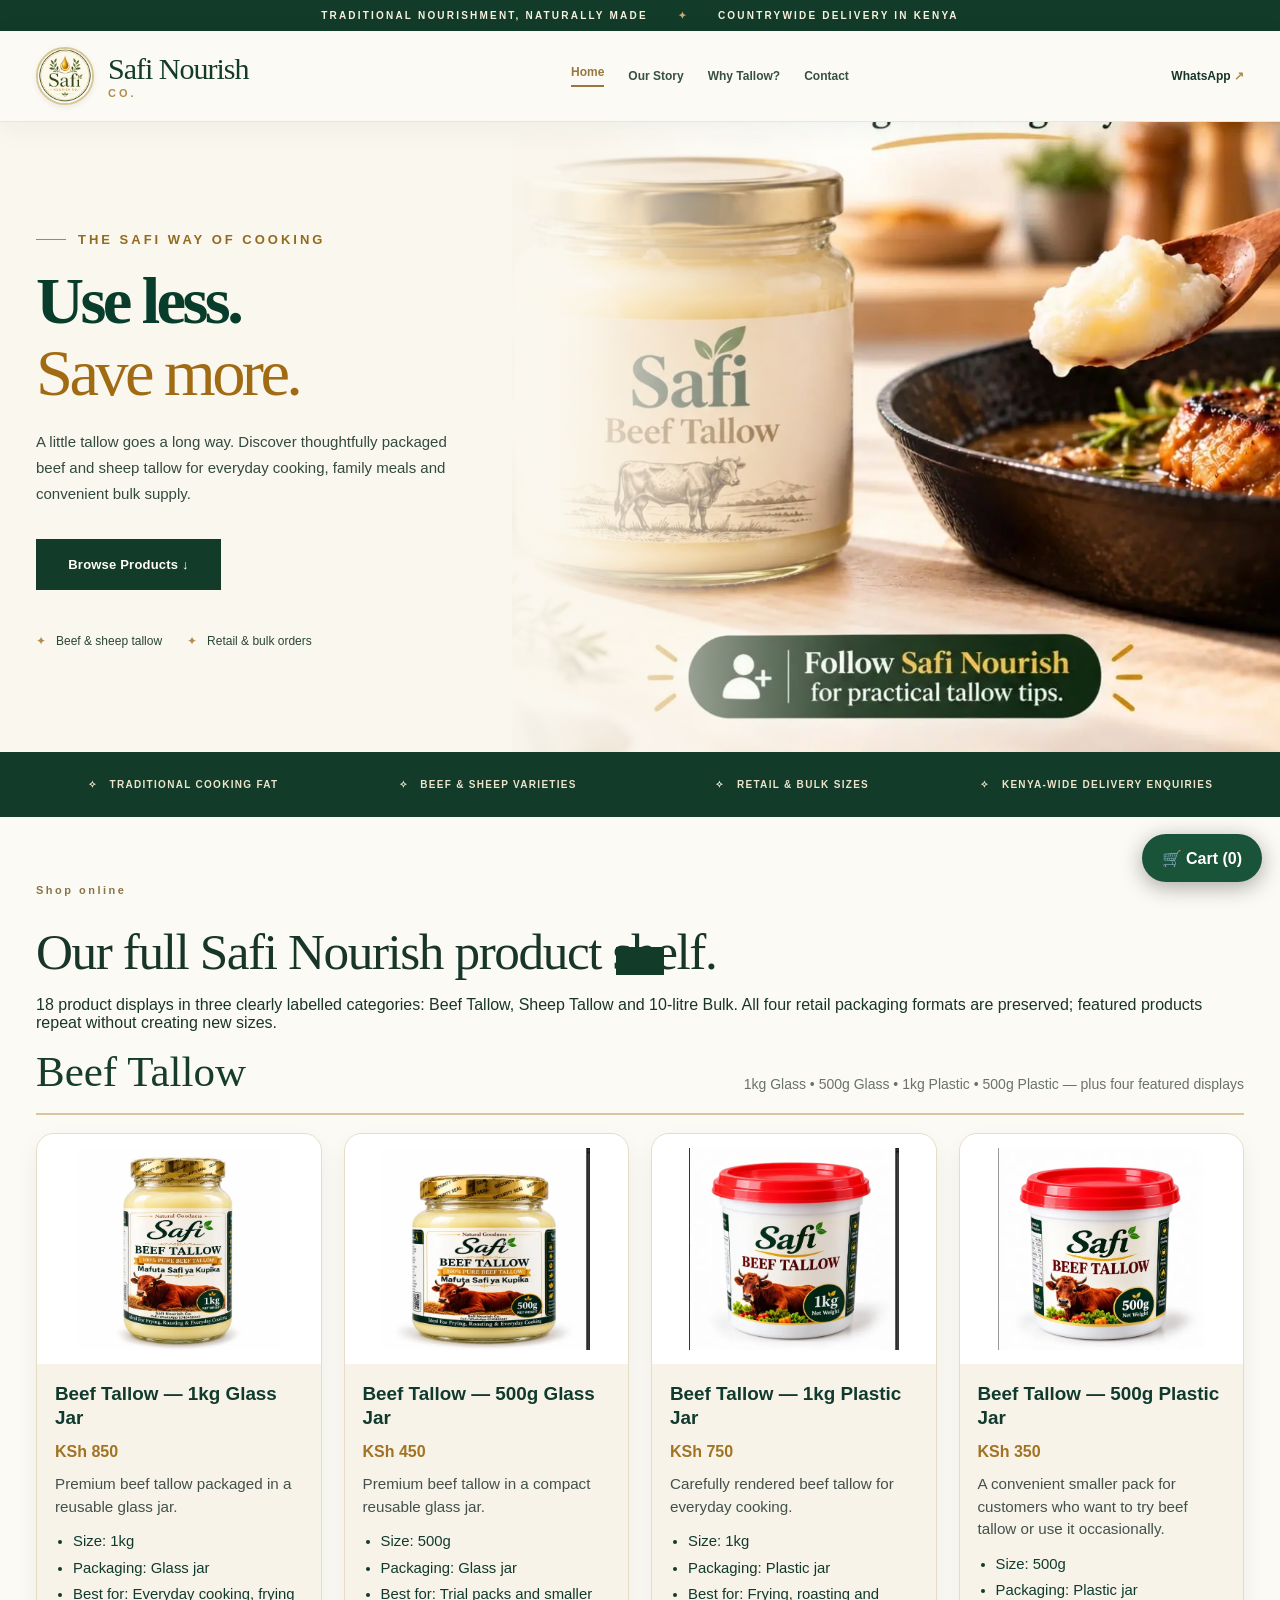
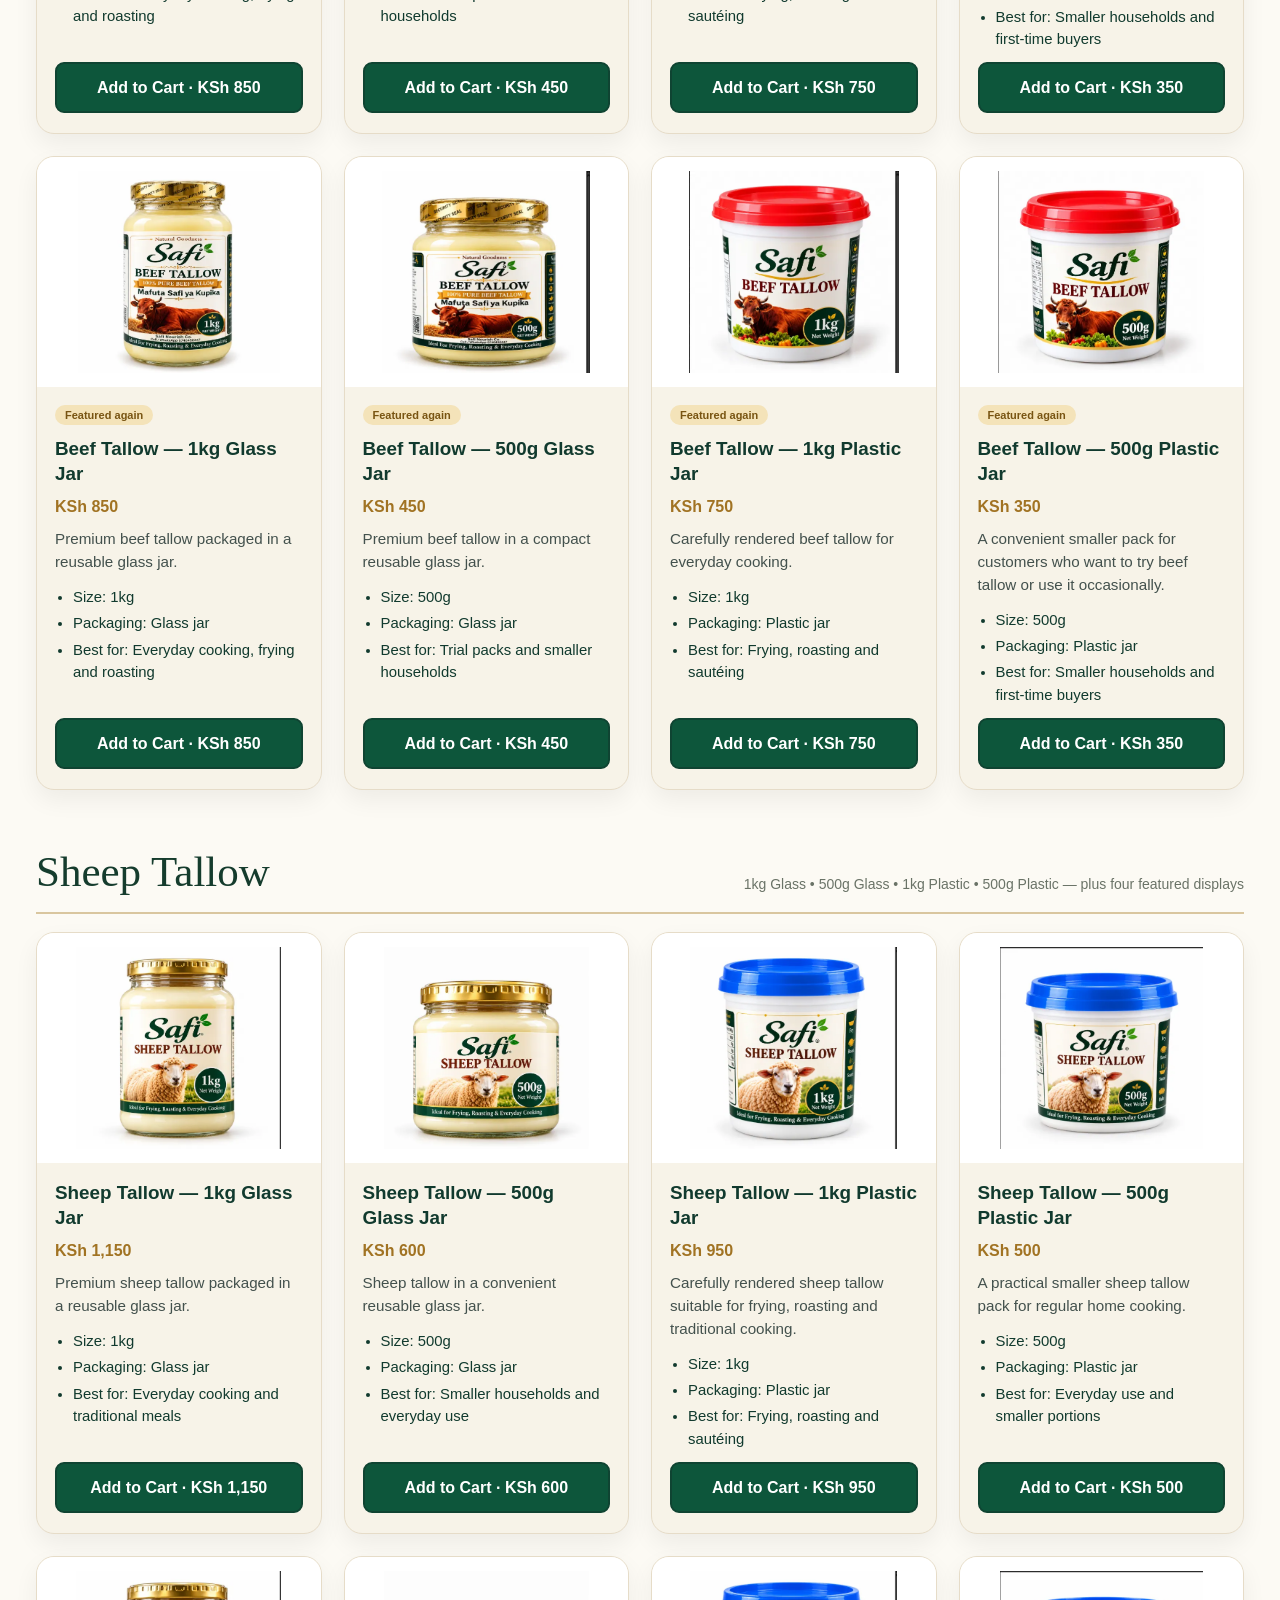
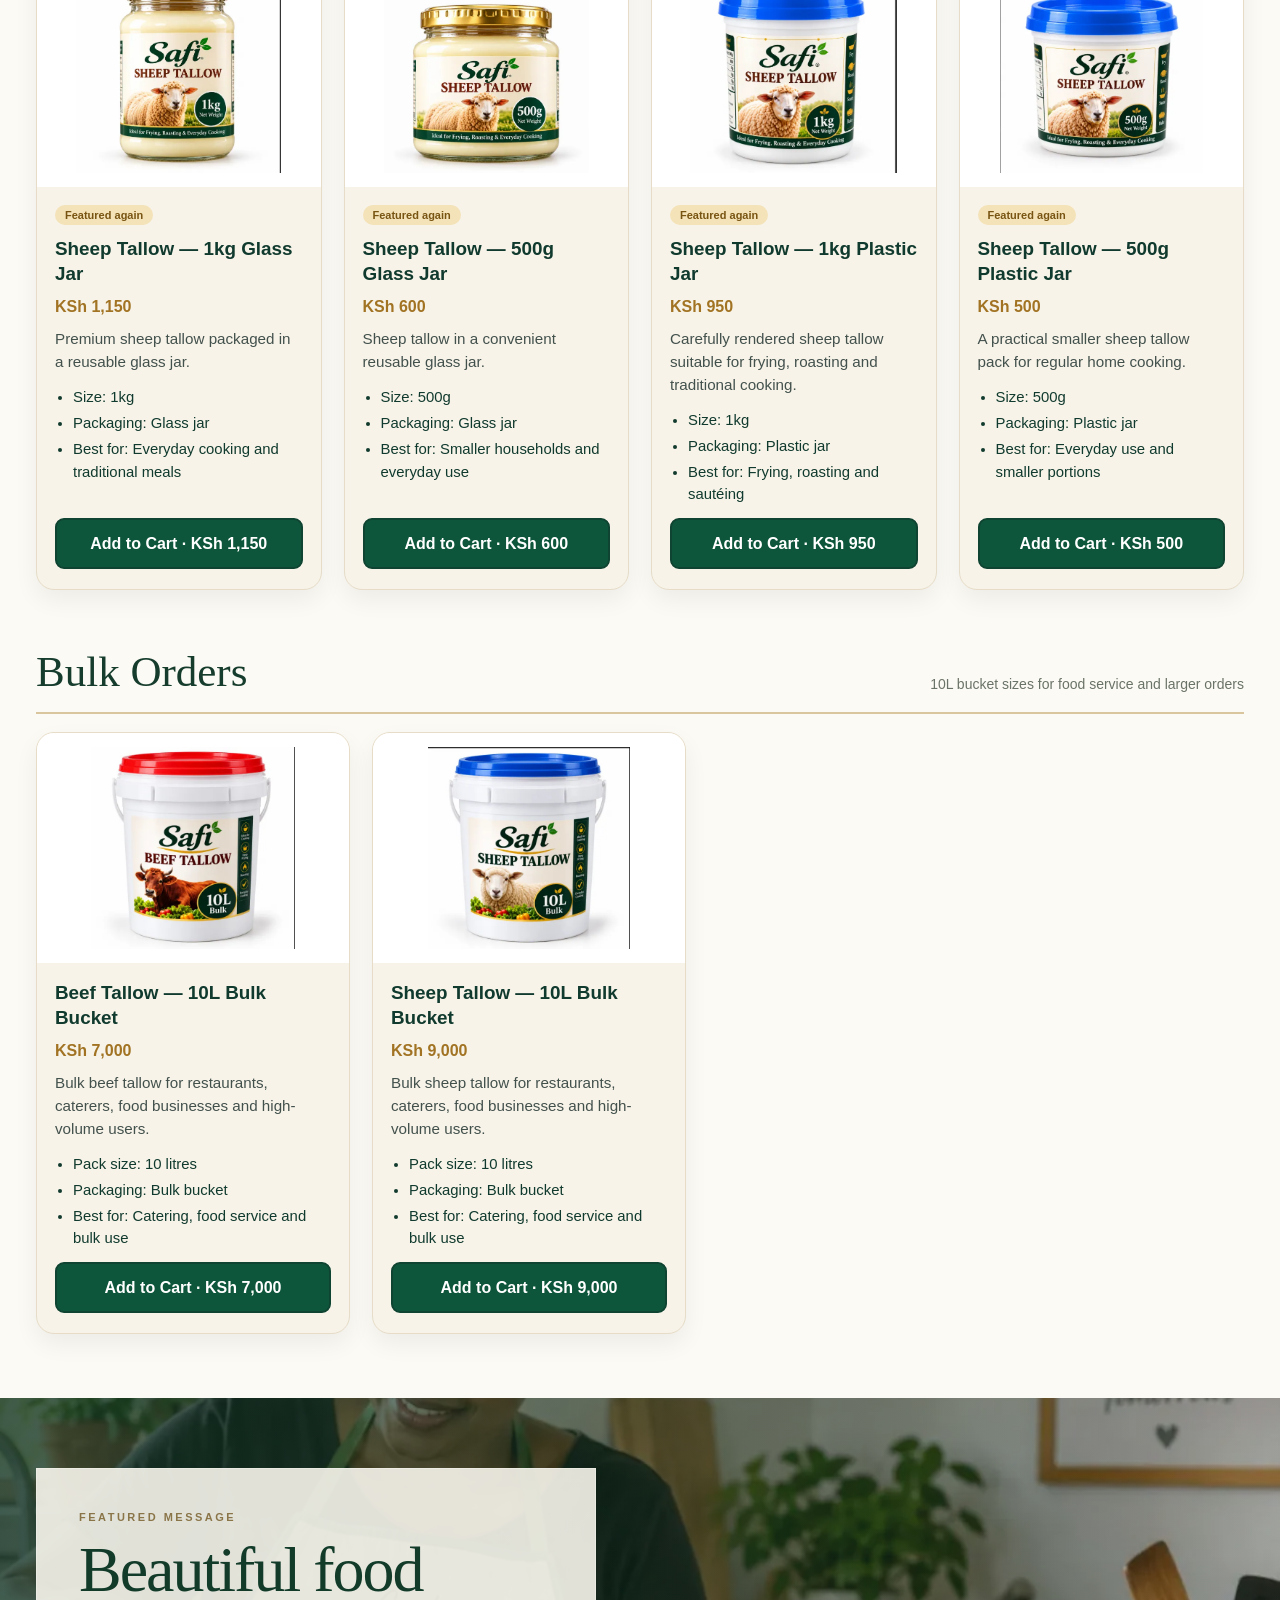
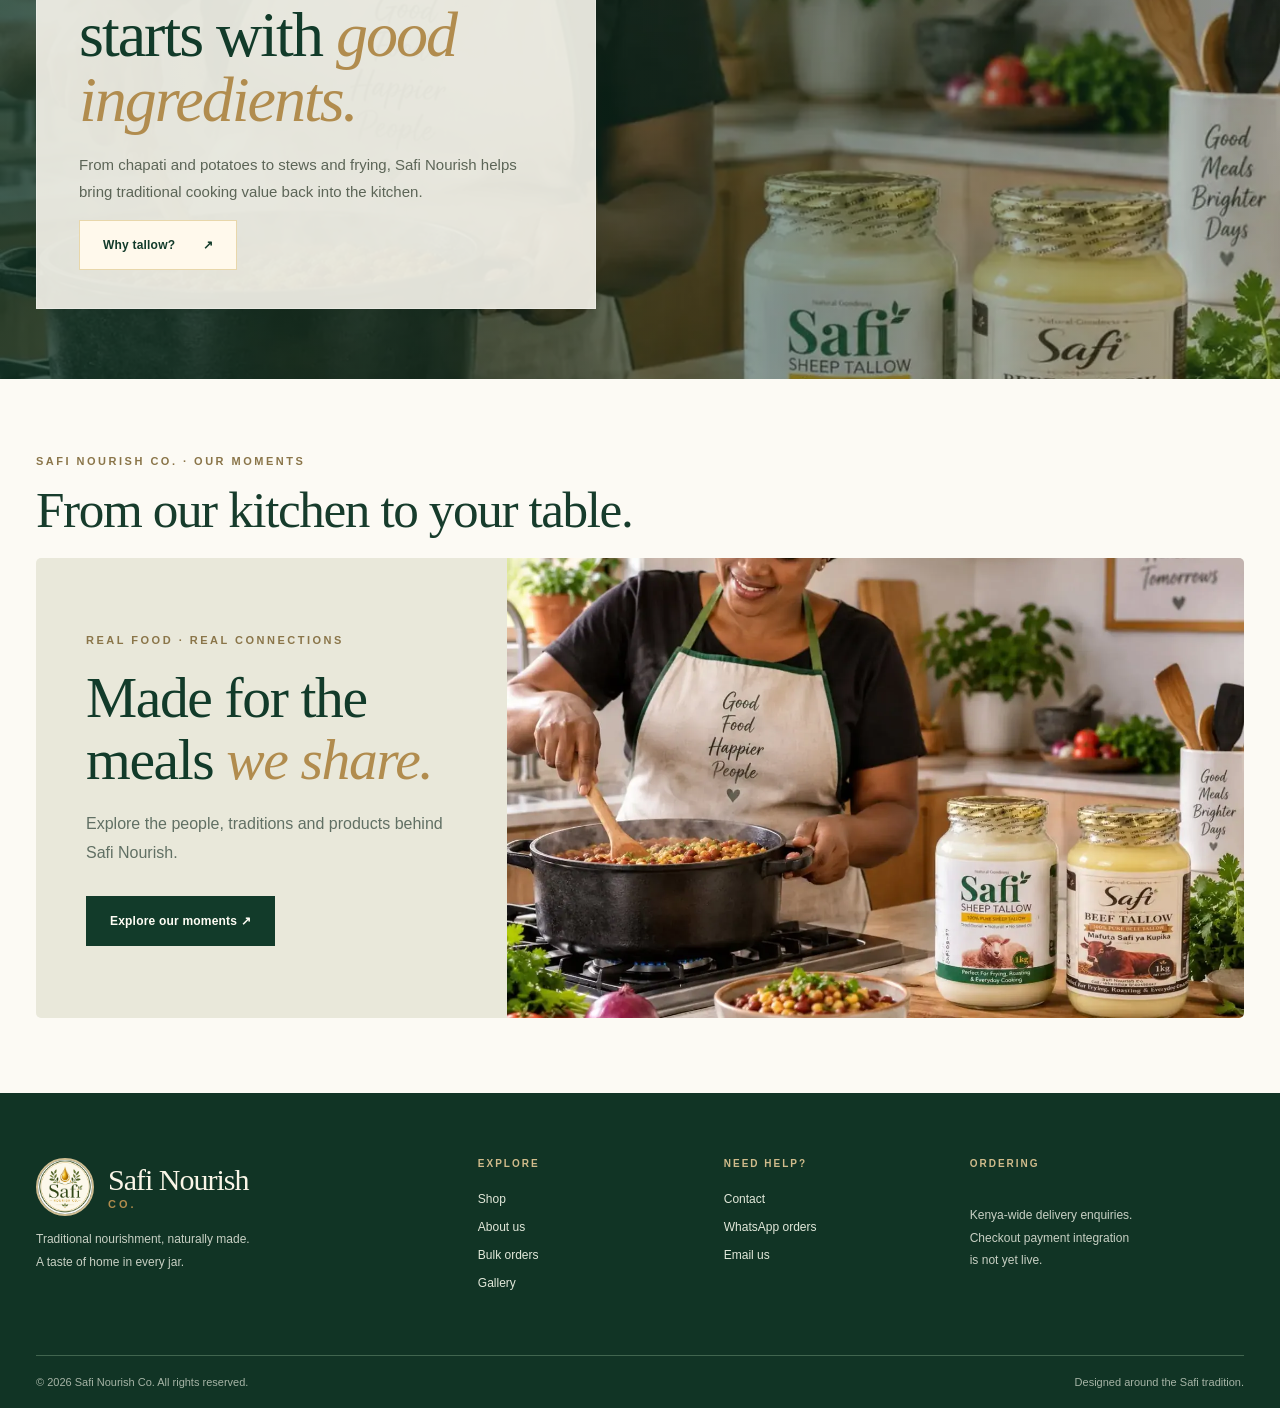
==== commit ad12ff32: "Add files via upload" ====
--- a/index.html
+++ b/index.html
@@ -1,8 +1,6 @@
 <!DOCTYPE html>
 
-<html lang="en"><head><meta charset="utf-8"/><meta content="width=device-width,initial-scale=1" name="viewport"/><meta content="#163b2a" name="theme-color"/><meta content="Safi Nourish Co. traditional beef and sheep tallow. Browse products, learn about cooking fats and order via WhatsApp." name="description"/><title>Home | Safi Nourish Co.</title><link href="assets/favicon.webp" rel="icon" type="image/png"/><link href="styles.css" rel="stylesheet"/><script defer="" src="app.js
-<script defer src="safi-checkout.js"></script>
-"></script></head><body><div class="announcement">TRADITIONAL NOURISHMENT, NATURALLY MADE <span class="dot">✦</span> COUNTRYWIDE DELIVERY IN KENYA</div><header class="site-header">
+<html lang="en"><head><meta charset="utf-8"/><meta content="width=device-width,initial-scale=1" name="viewport"/><meta content="#163b2a" name="theme-color"/><meta content="Safi Nourish Co. traditional beef and sheep tallow. Browse products, learn about cooking fats and order via WhatsApp." name="description"/><title>Home | Safi Nourish Co.</title><link href="assets/favicon.webp" rel="icon" type="image/png"/><link href="styles.css" rel="stylesheet"/><script defer src="app.js"></script><script defer src="safi-checkout.js"></script></head><body><div class="announcement">TRADITIONAL NOURISHMENT, NATURALLY MADE <span class="dot">✦</span> COUNTRYWIDE DELIVERY IN KENYA</div><header class="site-header">
 <div class="shell nav-wrap">
 <a aria-current="page" aria-label="Safi Nourish home" class="brand active" href="index.html"><img alt="Safi Nourish Co. logo" class="brand-logo-img" src="assets/real-logo.webp"/><span class="brand-words"><strong>Safi Nourish</strong><small>CO.</small></span></a>
 <button aria-controls="navigation" aria-expanded="false" aria-label="Open navigation" class="menu-toggle" id="menu-toggle">☰</button>
@@ -23,7 +21,7 @@
 </section>
 <section aria-label="Safi Nourish highlights" class="benefit-bar"><div class="shell benefit-grid"><span>✧   TRADITIONAL COOKING FAT</span><span>✧   BEEF &amp; SHEEP VARIETIES</span><span>✧   RETAIL &amp; BULK SIZES</span><span>✧   KENYA-WIDE DELIVERY ENQUIRIES</span></div></section>
 <section class="section shell homepage-product-shelf actual-products-section" id="products">
-<div class="section-heading section-heading-tight"><div><p class="eyebrow">Shop online</p><h2>Our full Safi Nourish product shelf.</h2></div><p class="section-copy">18 product displays in three clearly labelled categories: Beef Tallow, Sheep Tallow and 10-litre Bulk. All four retail packaging formats are preserved; featured products repeat without creating new sizes.</p></div><div class="grouped-shelf-wrapper"><section class="product-group beef-group"><div class="product-group-heading"><h3>Beef Tallow</h3><p>1kg Glass • 500g Glass • 1kg Plastic • 500g Plastic — plus four featured displays</p></div><div class="actual-shelf-grid grouped-row"><article class="actual-shelf-card grouped-card" id="beef-1kg-glass"><div class="actual-shelf-image"><img alt="Beef Tallow — 1kg Glass Jar" src="assets/product-beef-1kg-glass.webp"/></div><div class="actual-shelf-body"><h3>Beef Tallow — 1kg Glass Jar</h3><p class="actual-price">KES 850.00</p><p class="actual-desc">Premium beef tallow packaged in a reusable glass jar.</p><ul class="actual-meta"><li>Size: 1kg</li><li>Packaging: Glass jar</li><li>Best for: Everyday cooking, frying and roasting</li></ul><a data-safi-sku="beef-glass-1000" class="actual-shop-btn" href="https://wa.me/254740450447?text=Hello%20Safi%20Nourish%2C%20I%20would%20like%20to%20order%20Beef%20Tallow%20%E2%80%94%201kg%20Glass%20Jar%20at%20KES%20850.00.%20Please%20assist%20me%20with%20checkout%20/%20M-Pesa%20and%20delivery." rel="noopener noreferrer" target="_blank">Shop Online ↗</a></div></article><article class="actual-shelf-card grouped-card" id="beef-500g-glass"><div class="actual-shelf-image"><img alt="Beef Tallow — 500g Glass Jar" src="assets/product-beef-500g-glass.webp"/></div><div class="actual-shelf-body"><h3>Beef Tallow — 500g Glass Jar</h3><p class="actual-price">KES 450</p><p class="actual-desc">Premium beef tallow in a compact reusable glass jar.</p><ul class="actual-meta"><li>Size: 500g</li><li>Packaging: Glass jar</li><li>Best for: Trial packs and smaller households</li></ul><a data-safi-sku="beef-glass-500" class="actual-shop-btn" href="https://wa.me/254740450447?text=Hello%20Safi%20Nourish%2C%20I%20would%20like%20to%20order%20Beef%20Tallow%20%E2%80%94%20500g%20Glass%20Jar%20at%20KES%20500.00.%20Please%20assist%20me%20with%20checkout%20/%20M-Pesa%20and%20delivery." rel="noopener noreferrer" target="_blank">Shop Online ↗</a></div></article><article class="actual-shelf-card grouped-card" id="beef-1kg-plastic"><div class="actual-shelf-image"><img alt="Beef Tallow — 1kg Plastic Jar" src="assets/product-beef-1kg-plastic.webp"/></div><div class="actual-shelf-body"><h3>Beef Tallow — 1kg Plastic Jar</h3><p class="actual-price">KES 750.00</p><p class="actual-desc">Carefully rendered beef tallow for everyday cooking.</p><ul class="actual-meta"><li>Size: 1kg</li><li>Packaging: Plastic jar</li><li>Best for: Frying, roasting and sautéing</li></ul><a data-safi-sku="beef-plastic-1000" class="actual-shop-btn" href="https://wa.me/254740450447?text=Hello%20Safi%20Nourish%2C%20I%20would%20like%20to%20order%20Beef%20Tallow%20%E2%80%94%201kg%20Plastic%20Jar%20at%20KES%20750.00.%20Please%20assist%20me%20with%20checkout%20/%20M-Pesa%20and%20delivery." rel="noopener noreferrer" target="_blank">Shop Online ↗</a></div></article><article class="actual-shelf-card grouped-card" id="beef-500g-plastic"><div class="actual-shelf-image"><img alt="Beef Tallow — 500g Plastic Jar" src="assets/product-beef-500g-plastic.webp"/></div><div class="actual-shelf-body"><h3>Beef Tallow — 500g Plastic Jar</h3><p class="actual-price">KES 350</p><p class="actual-desc">A convenient smaller pack for customers who want to try beef tallow or use it occasionally.</p><ul class="actual-meta"><li>Size: 500g</li><li>Packaging: Plastic jar</li><li>Best for: Smaller households and first-time buyers</li></ul><a data-safi-sku="beef-plastic-500" class="actual-shop-btn" href="https://wa.me/254740450447?text=Hello%20Safi%20Nourish%2C%20I%20would%20like%20to%20order%20Beef%20Tallow%20%E2%80%94%20500g%20Plastic%20Jar%20at%20KES%20400.00.%20Please%20assist%20me%20with%20checkout%20/%20M-Pesa%20and%20delivery." rel="noopener noreferrer" target="_blank">Shop Online ↗</a></div></article><article class="actual-shelf-card grouped-card" id="featured-beef-1"><div class="actual-shelf-image"><img alt="Beef Tallow — 1kg Glass Jar" src="assets/product-beef-1kg-glass.webp"/></div><div class="actual-shelf-body"><span class="featured-placement">Featured again</span><h3>Beef Tallow — 1kg Glass Jar</h3><p class="actual-price">KES 850.00</p><p class="actual-desc">Premium beef tallow packaged in a reusable glass jar.</p><ul class="actual-meta"><li>Size: 1kg</li><li>Packaging: Glass jar</li><li>Best for: Everyday cooking, frying and roasting</li></ul><a data-safi-sku="beef-glass-1000" class="actual-shop-btn" href="https://wa.me/254740450447?text=Hello%20Safi%20Nourish%2C%20I%20would%20like%20to%20order%20Beef%20Tallow%20%E2%80%94%201kg%20Glass%20Jar%20at%20KES%20850.00.%20Please%20assist%20me%20with%20checkout%20/%20M-Pesa%20and%20delivery." rel="noopener noreferrer" target="_blank">Shop Online ↗</a></div></article><article class="actual-shelf-card grouped-card" id="featured-beef-2"><div class="actual-shelf-image"><img alt="Beef Tallow — 500g Glass Jar" src="assets/product-beef-500g-glass.webp"/></div><div class="actual-shelf-body"><span class="featured-placement">Featured again</span><h3>Beef Tallow — 500g Glass Jar</h3><p class="actual-price">KES 450</p><p class="actual-desc">Premium beef tallow in a compact reusable glass jar.</p><ul class="actual-meta"><li>Size: 500g</li><li>Packaging: Glass jar</li><li>Best for: Trial packs and smaller households</li></ul><a data-safi-sku="beef-glass-500" class="actual-shop-btn" href="https://wa.me/254740450447?text=Hello%20Safi%20Nourish%2C%20I%20would%20like%20to%20order%20Beef%20Tallow%20%E2%80%94%20500g%20Glass%20Jar%20at%20KES%20500.00.%20Please%20assist%20me%20with%20checkout%20/%20M-Pesa%20and%20delivery." rel="noopener noreferrer" target="_blank">Shop Online ↗</a></div></article><article class="actual-shelf-card grouped-card" id="featured-beef-3"><div class="actual-shelf-image"><img alt="Beef Tallow — 1kg Plastic Jar" src="assets/product-beef-1kg-plastic.webp"/></div><div class="actual-shelf-body"><span class="featured-placement">Featured again</span><h3>Beef Tallow — 1kg Plastic Jar</h3><p class="actual-price">KES 750.00</p><p class="actual-desc">Carefully rendered beef tallow for everyday cooking.</p><ul class="actual-meta"><li>Size: 1kg</li><li>Packaging: Plastic jar</li><li>Best for: Frying, roasting and sautéing</li></ul><a data-safi-sku="beef-plastic-1000" class="actual-shop-btn" href="https://wa.me/254740450447?text=Hello%20Safi%20Nourish%2C%20I%20would%20like%20to%20order%20Beef%20Tallow%20%E2%80%94%201kg%20Plastic%20Jar%20at%20KES%20750.00.%20Please%20assist%20me%20with%20checkout%20/%20M-Pesa%20and%20delivery." rel="noopener noreferrer" target="_blank">Shop Online ↗</a></div></article><article class="actual-shelf-card grouped-card" id="featured-beef-4"><div class="actual-shelf-image"><img alt="Beef Tallow — 500g Plastic Jar" src="assets/product-beef-500g-plastic.webp"/></div><div class="actual-shelf-body"><span class="featured-placement">Featured again</span><h3>Beef Tallow — 500g Plastic Jar</h3><p class="actual-price">KES 350</p><p class="actual-desc">A convenient smaller pack for customers who want to try beef tallow or use it occasionally.</p><ul class="actual-meta"><li>Size: 500g</li><li>Packaging: Plastic jar</li><li>Best for: Smaller households and first-time buyers</li></ul><a data-safi-sku="beef-plastic-500" class="actual-shop-btn" href="https://wa.me/254740450447?text=Hello%20Safi%20Nourish%2C%20I%20would%20like%20to%20order%20Beef%20Tallow%20%E2%80%94%20500g%20Plastic%20Jar%20at%20KES%20400.00.%20Please%20assist%20me%20with%20checkout%20/%20M-Pesa%20and%20delivery." rel="noopener noreferrer" target="_blank">Shop Online ↗</a></div></article></div></section><section class="product-group sheep-group"><div class="product-group-heading"><h3>Sheep Tallow</h3><p>1kg Glass • 500g Glass • 1kg Plastic • 500g Plastic — plus four featured displays</p></div><div class="actual-shelf-grid grouped-row"><article class="actual-shelf-card grouped-card" id="sheep-1kg-glass"><div class="actual-shelf-image"><img alt="Sheep Tallow — 1kg Glass Jar" src="assets/product-sheep-1kg-glass.webp"/></div><div class="actual-shelf-body"><h3>Sheep Tallow — 1kg Glass Jar</h3><p class="actual-price">KES 1,150.00</p><p class="actual-desc">Premium sheep tallow packaged in a reusable glass jar.</p><ul class="actual-meta"><li>Size: 1kg</li><li>Packaging: Glass jar</li><li>Best for: Everyday cooking and traditional meals</li></ul><a data-safi-sku="sheep-glass-1000" class="actual-shop-btn" href="https://wa.me/254740450447?text=Hello%20Safi%20Nourish%2C%20I%20would%20like%20to%20order%20Sheep%20Tallow%20%E2%80%94%201kg%20Glass%20Jar%20at%20KES%201%2C150.00.%20Please%20assist%20me%20with%20checkout%20/%20M-Pesa%20and%20delivery." rel="noopener noreferrer" target="_blank">Shop Online ↗</a></div></article><article class="actual-shelf-card grouped-card" id="sheep-500g-glass"><div class="actual-shelf-image"><img alt="Sheep Tallow — 500g Glass Jar" src="assets/product-sheep-500g-glass.webp"/></div><div class="actual-shelf-body"><h3>Sheep Tallow — 500g Glass Jar</h3><p class="actual-price">KES 600.00</p><p class="actual-desc">Sheep tallow in a convenient reusable glass jar.</p><ul class="actual-meta"><li>Size: 500g</li><li>Packaging: Glass jar</li><li>Best for: Smaller households and everyday use</li></ul><a data-safi-sku="sheep-glass-500" class="actual-shop-btn" href="https://wa.me/254740450447?text=Hello%20Safi%20Nourish%2C%20I%20would%20like%20to%20order%20Sheep%20Tallow%20%E2%80%94%20500g%20Glass%20Jar%20at%20KES%20600.00.%20Please%20assist%20me%20with%20checkout%20/%20M-Pesa%20and%20delivery." rel="noopener noreferrer" target="_blank">Shop Online ↗</a></div></article><article class="actual-shelf-card grouped-card" id="sheep-1kg-plastic"><div class="actual-shelf-image"><img alt="Sheep Tallow — 1kg Plastic Jar" src="assets/product-sheep-1kg-plastic.webp"/></div><div class="actual-shelf-body"><h3>Sheep Tallow — 1kg Plastic Jar</h3><p class="actual-price">KES 950.00</p><p class="actual-desc">Carefully rendered sheep tallow suitable for frying, roasting and traditional cooking.</p><ul class="actual-meta"><li>Size: 1kg</li><li>Packaging: Plastic jar</li><li>Best for: Frying, roasting and sautéing</li></ul><a data-safi-sku="sheep-plastic-1000" class="actual-shop-btn" href="https://wa.me/254740450447?text=Hello%20Safi%20Nourish%2C%20I%20would%20like%20to%20order%20Sheep%20Tallow%20%E2%80%94%201kg%20Plastic%20Jar%20at%20KES%20950.00.%20Please%20assist%20me%20with%20checkout%20/%20M-Pesa%20and%20delivery." rel="noopener noreferrer" target="_blank">Shop Online ↗</a></div></article><article class="actual-shelf-card grouped-card" id="sheep-500g-plastic"><div class="actual-shelf-image"><img alt="Sheep Tallow — 500g Plastic Jar" src="assets/product-sheep-500g-plastic.webp"/></div><div class="actual-shelf-body"><h3>Sheep Tallow — 500g Plastic Jar</h3><p class="actual-price">KES 500</p><p class="actual-desc">A practical smaller sheep tallow pack for regular home cooking.</p><ul class="actual-meta"><li>Size: 500g</li><li>Packaging: Plastic jar</li><li>Best for: Everyday use and smaller portions</li></ul><a data-safi-sku="sheep-plastic-500" class="actual-shop-btn" href="https://wa.me/254740450447?text=Hello%20Safi%20Nourish%2C%20I%20would%20like%20to%20order%20Sheep%20Tallow%20%E2%80%94%20500g%20Plastic%20Jar%20at%20KES%20600.00.%20Please%20assist%20me%20with%20checkout%20/%20M-Pesa%20and%20delivery." rel="noopener noreferrer" target="_blank">Shop Online ↗</a></div></article><article class="actual-shelf-card grouped-card" id="featured-sheep-1"><div class="actual-shelf-image"><img alt="Sheep Tallow — 1kg Glass Jar" src="assets/product-sheep-1kg-glass.webp"/></div><div class="actual-shelf-body"><span class="featured-placement">Featured again</span><h3>Sheep Tallow — 1kg Glass Jar</h3><p class="actual-price">KES 1,150.00</p><p class="actual-desc">Premium sheep tallow packaged in a reusable glass jar.</p><ul class="actual-meta"><li>Size: 1kg</li><li>Packaging: Glass jar</li><li>Best for: Everyday cooking and traditional meals</li></ul><a data-safi-sku="sheep-glass-1000" class="actual-shop-btn" href="https://wa.me/254740450447?text=Hello%20Safi%20Nourish%2C%20I%20would%20like%20to%20order%20Sheep%20Tallow%20%E2%80%94%201kg%20Glass%20Jar%20at%20KES%201%2C150.00.%20Please%20assist%20me%20with%20checkout%20/%20M-Pesa%20and%20delivery." rel="noopener noreferrer" target="_blank">Shop Online ↗</a></div></article><article class="actual-shelf-card grouped-card" id="featured-sheep-2"><div class="actual-shelf-image"><img alt="Sheep Tallow — 500g Glass Jar" src="assets/product-sheep-500g-glass.webp"/></div><div class="actual-shelf-body"><span class="featured-placement">Featured again</span><h3>Sheep Tallow — 500g Glass Jar</h3><p class="actual-price">KES 600.00</p><p class="actual-desc">Sheep tallow in a convenient reusable glass jar.</p><ul class="actual-meta"><li>Size: 500g</li><li>Packaging: Glass jar</li><li>Best for: Smaller households and everyday use</li></ul><a data-safi-sku="sheep-glass-500" class="actual-shop-btn" href="https://wa.me/254740450447?text=Hello%20Safi%20Nourish%2C%20I%20would%20like%20to%20order%20Sheep%20Tallow%20%E2%80%94%20500g%20Glass%20Jar%20at%20KES%20600.00.%20Please%20assist%20me%20with%20checkout%20/%20M-Pesa%20and%20delivery." rel="noopener noreferrer" target="_blank">Shop Online ↗</a></div></article><article class="actual-shelf-card grouped-card" id="featured-sheep-3"><div class="actual-shelf-image"><img alt="Sheep Tallow — 1kg Plastic Jar" src="assets/product-sheep-1kg-plastic.webp"/></div><div class="actual-shelf-body"><span class="featured-placement">Featured again</span><h3>Sheep Tallow — 1kg Plastic Jar</h3><p class="actual-price">KES 950.00</p><p class="actual-desc">Carefully rendered sheep tallow suitable for frying, roasting and traditional cooking.</p><ul class="actual-meta"><li>Size: 1kg</li><li>Packaging: Plastic jar</li><li>Best for: Frying, roasting and sautéing</li></ul><a data-safi-sku="sheep-plastic-1000" class="actual-shop-btn" href="https://wa.me/254740450447?text=Hello%20Safi%20Nourish%2C%20I%20would%20like%20to%20order%20Sheep%20Tallow%20%E2%80%94%201kg%20Plastic%20Jar%20at%20KES%20950.00.%20Please%20assist%20me%20with%20checkout%20/%20M-Pesa%20and%20delivery." rel="noopener noreferrer" target="_blank">Shop Online ↗</a></div></article><article class="actual-shelf-card grouped-card" id="featured-sheep-4"><div class="actual-shelf-image"><img alt="Sheep Tallow — 500g Plastic Jar" src="assets/product-sheep-500g-plastic.webp"/></div><div class="actual-shelf-body"><span class="featured-placement">Featured again</span><h3>Sheep Tallow — 500g Plastic Jar</h3><p class="actual-price">KES 500</p><p class="actual-desc">A practical smaller sheep tallow pack for regular home cooking.</p><ul class="actual-meta"><li>Size: 500g</li><li>Packaging: Plastic jar</li><li>Best for: Everyday use and smaller portions</li></ul><a data-safi-sku="sheep-plastic-500" class="actual-shop-btn" href="https://wa.me/254740450447?text=Hello%20Safi%20Nourish%2C%20I%20would%20like%20to%20order%20Sheep%20Tallow%20%E2%80%94%20500g%20Plastic%20Jar%20at%20KES%20600.00.%20Please%20assist%20me%20with%20checkout%20/%20M-Pesa%20and%20delivery." rel="noopener noreferrer" target="_blank">Shop Online ↗</a></div></article></div></section><section class="product-group bulk-group"><div class="product-group-heading"><h3>Bulk Orders</h3><p>10L bucket sizes for food service and larger orders</p></div><div class="actual-shelf-grid grouped-row bulk-row"><article class="actual-shelf-card grouped-card" id="beef-10l-bulk"><div class="actual-shelf-image"><img alt="Beef Tallow — 10L Bulk Bucket" src="assets/product-beef-10l-bulk.webp"/></div><div class="actual-shelf-body"><h3>Beef Tallow — 10L Bulk Bucket</h3><p class="actual-price">KES 7,000.00</p><p class="actual-desc">Bulk beef tallow for restaurants, caterers, food businesses and high-volume users.</p><ul class="actual-meta"><li>Pack size: 10 litres</li><li>Packaging: Bulk bucket</li><li>Best for: Catering, food service and bulk use</li></ul><a data-safi-sku="beef-bulk-10000" class="actual-shop-btn" href="https://wa.me/254740450447?text=Hello%20Safi%20Nourish%2C%20I%20would%20like%20to%20order%20Beef%20Tallow%20%E2%80%94%2010L%20Bulk%20Bucket%20at%20KES%207%2C000.00.%20Please%20assist%20me%20with%20checkout%20/%20M-Pesa%20and%20delivery." rel="noopener noreferrer" target="_blank">Shop Online ↗</a></div></article><article class="actual-shelf-card grouped-card" id="sheep-10l-bulk"><div class="actual-shelf-image"><img alt="Sheep Tallow — 10L Bulk Bucket" src="assets/product-sheep-10l-bulk.webp"/></div><div class="actual-shelf-body"><h3>Sheep Tallow — 10L Bulk Bucket</h3><p class="actual-price">KES 9,000.00</p><p class="actual-desc">Bulk sheep tallow for restaurants, caterers, food businesses and high-volume users.</p><ul class="actual-meta"><li>Pack size: 10 litres</li><li>Packaging: Bulk bucket</li><li>Best for: Catering, food service and bulk use</li></ul><a data-safi-sku="sheep-bulk-10000" class="actual-shop-btn" href="https://wa.me/254740450447?text=Hello%20Safi%20Nourish%2C%20I%20would%20like%20to%20order%20Sheep%20Tallow%20%E2%80%94%2010L%20Bulk%20Bucket%20at%20KES%209%2C000.00.%20Please%20assist%20me%20with%20checkout%20/%20M-Pesa%20and%20delivery." rel="noopener noreferrer" target="_blank">Shop Online ↗</a></div></article></div></section></div></section>
+<div class="section-heading section-heading-tight"><div><p class="eyebrow">Shop online</p><h2>Our full Safi Nourish product shelf.</h2></div><p class="section-copy">18 product displays in three clearly labelled categories: Beef Tallow, Sheep Tallow and 10-litre Bulk. All four retail packaging formats are preserved; featured products repeat without creating new sizes.</p></div><div class="grouped-shelf-wrapper"><section class="product-group beef-group"><div class="product-group-heading"><h3>Beef Tallow</h3><p>1kg Glass • 500g Glass • 1kg Plastic • 500g Plastic — plus four featured displays</p></div><div class="actual-shelf-grid grouped-row"><article class="actual-shelf-card grouped-card" id="beef-1kg-glass"><div class="actual-shelf-image"><img alt="Beef Tallow — 1kg Glass Jar" src="assets/product-beef-1kg-glass.webp"/></div><div class="actual-shelf-body"><h3>Beef Tallow — 1kg Glass Jar</h3><p class="actual-price">KES 850.00</p><p class="actual-desc">Premium beef tallow packaged in a reusable glass jar.</p><ul class="actual-meta"><li>Size: 1kg</li><li>Packaging: Glass jar</li><li>Best for: Everyday cooking, frying and roasting</li></ul><a data-safi-sku="beef-glass-1000" class="actual-shop-btn" href="#safi-cart">Add to Cart</a></div></article><article class="actual-shelf-card grouped-card" id="beef-500g-glass"><div class="actual-shelf-image"><img alt="Beef Tallow — 500g Glass Jar" src="assets/product-beef-500g-glass.webp"/></div><div class="actual-shelf-body"><h3>Beef Tallow — 500g Glass Jar</h3><p class="actual-price">KES 450</p><p class="actual-desc">Premium beef tallow in a compact reusable glass jar.</p><ul class="actual-meta"><li>Size: 500g</li><li>Packaging: Glass jar</li><li>Best for: Trial packs and smaller households</li></ul><a data-safi-sku="beef-glass-500" class="actual-shop-btn" href="#safi-cart">Add to Cart</a></div></article><article class="actual-shelf-card grouped-card" id="beef-1kg-plastic"><div class="actual-shelf-image"><img alt="Beef Tallow — 1kg Plastic Jar" src="assets/product-beef-1kg-plastic.webp"/></div><div class="actual-shelf-body"><h3>Beef Tallow — 1kg Plastic Jar</h3><p class="actual-price">KES 750.00</p><p class="actual-desc">Carefully rendered beef tallow for everyday cooking.</p><ul class="actual-meta"><li>Size: 1kg</li><li>Packaging: Plastic jar</li><li>Best for: Frying, roasting and sautéing</li></ul><a data-safi-sku="beef-plastic-1000" class="actual-shop-btn" href="#safi-cart">Add to Cart</a></div></article><article class="actual-shelf-card grouped-card" id="beef-500g-plastic"><div class="actual-shelf-image"><img alt="Beef Tallow — 500g Plastic Jar" src="assets/product-beef-500g-plastic.webp"/></div><div class="actual-shelf-body"><h3>Beef Tallow — 500g Plastic Jar</h3><p class="actual-price">KES 350</p><p class="actual-desc">A convenient smaller pack for customers who want to try beef tallow or use it occasionally.</p><ul class="actual-meta"><li>Size: 500g</li><li>Packaging: Plastic jar</li><li>Best for: Smaller households and first-time buyers</li></ul><a data-safi-sku="beef-plastic-500" class="actual-shop-btn" href="#safi-cart">Add to Cart</a></div></article><article class="actual-shelf-card grouped-card" id="featured-beef-1"><div class="actual-shelf-image"><img alt="Beef Tallow — 1kg Glass Jar" src="assets/product-beef-1kg-glass.webp"/></div><div class="actual-shelf-body"><span class="featured-placement">Featured again</span><h3>Beef Tallow — 1kg Glass Jar</h3><p class="actual-price">KES 850.00</p><p class="actual-desc">Premium beef tallow packaged in a reusable glass jar.</p><ul class="actual-meta"><li>Size: 1kg</li><li>Packaging: Glass jar</li><li>Best for: Everyday cooking, frying and roasting</li></ul><a data-safi-sku="beef-glass-1000" class="actual-shop-btn" href="#safi-cart">Add to Cart</a></div></article><article class="actual-shelf-card grouped-card" id="featured-beef-2"><div class="actual-shelf-image"><img alt="Beef Tallow — 500g Glass Jar" src="assets/product-beef-500g-glass.webp"/></div><div class="actual-shelf-body"><span class="featured-placement">Featured again</span><h3>Beef Tallow — 500g Glass Jar</h3><p class="actual-price">KES 450</p><p class="actual-desc">Premium beef tallow in a compact reusable glass jar.</p><ul class="actual-meta"><li>Size: 500g</li><li>Packaging: Glass jar</li><li>Best for: Trial packs and smaller households</li></ul><a data-safi-sku="beef-glass-500" class="actual-shop-btn" href="#safi-cart">Add to Cart</a></div></article><article class="actual-shelf-card grouped-card" id="featured-beef-3"><div class="actual-shelf-image"><img alt="Beef Tallow — 1kg Plastic Jar" src="assets/product-beef-1kg-plastic.webp"/></div><div class="actual-shelf-body"><span class="featured-placement">Featured again</span><h3>Beef Tallow — 1kg Plastic Jar</h3><p class="actual-price">KES 750.00</p><p class="actual-desc">Carefully rendered beef tallow for everyday cooking.</p><ul class="actual-meta"><li>Size: 1kg</li><li>Packaging: Plastic jar</li><li>Best for: Frying, roasting and sautéing</li></ul><a data-safi-sku="beef-plastic-1000" class="actual-shop-btn" href="#safi-cart">Add to Cart</a></div></article><article class="actual-shelf-card grouped-card" id="featured-beef-4"><div class="actual-shelf-image"><img alt="Beef Tallow — 500g Plastic Jar" src="assets/product-beef-500g-plastic.webp"/></div><div class="actual-shelf-body"><span class="featured-placement">Featured again</span><h3>Beef Tallow — 500g Plastic Jar</h3><p class="actual-price">KES 350</p><p class="actual-desc">A convenient smaller pack for customers who want to try beef tallow or use it occasionally.</p><ul class="actual-meta"><li>Size: 500g</li><li>Packaging: Plastic jar</li><li>Best for: Smaller households and first-time buyers</li></ul><a data-safi-sku="beef-plastic-500" class="actual-shop-btn" href="#safi-cart">Add to Cart</a></div></article></div></section><section class="product-group sheep-group"><div class="product-group-heading"><h3>Sheep Tallow</h3><p>1kg Glass • 500g Glass • 1kg Plastic • 500g Plastic — plus four featured displays</p></div><div class="actual-shelf-grid grouped-row"><article class="actual-shelf-card grouped-card" id="sheep-1kg-glass"><div class="actual-shelf-image"><img alt="Sheep Tallow — 1kg Glass Jar" src="assets/product-sheep-1kg-glass.webp"/></div><div class="actual-shelf-body"><h3>Sheep Tallow — 1kg Glass Jar</h3><p class="actual-price">KES 1,150.00</p><p class="actual-desc">Premium sheep tallow packaged in a reusable glass jar.</p><ul class="actual-meta"><li>Size: 1kg</li><li>Packaging: Glass jar</li><li>Best for: Everyday cooking and traditional meals</li></ul><a data-safi-sku="sheep-glass-1000" class="actual-shop-btn" href="#safi-cart">Add to Cart</a></div></article><article class="actual-shelf-card grouped-card" id="sheep-500g-glass"><div class="actual-shelf-image"><img alt="Sheep Tallow — 500g Glass Jar" src="assets/product-sheep-500g-glass.webp"/></div><div class="actual-shelf-body"><h3>Sheep Tallow — 500g Glass Jar</h3><p class="actual-price">KES 600.00</p><p class="actual-desc">Sheep tallow in a convenient reusable glass jar.</p><ul class="actual-meta"><li>Size: 500g</li><li>Packaging: Glass jar</li><li>Best for: Smaller households and everyday use</li></ul><a data-safi-sku="sheep-glass-500" class="actual-shop-btn" href="#safi-cart">Add to Cart</a></div></article><article class="actual-shelf-card grouped-card" id="sheep-1kg-plastic"><div class="actual-shelf-image"><img alt="Sheep Tallow — 1kg Plastic Jar" src="assets/product-sheep-1kg-plastic.webp"/></div><div class="actual-shelf-body"><h3>Sheep Tallow — 1kg Plastic Jar</h3><p class="actual-price">KES 950.00</p><p class="actual-desc">Carefully rendered sheep tallow suitable for frying, roasting and traditional cooking.</p><ul class="actual-meta"><li>Size: 1kg</li><li>Packaging: Plastic jar</li><li>Best for: Frying, roasting and sautéing</li></ul><a data-safi-sku="sheep-plastic-1000" class="actual-shop-btn" href="#safi-cart">Add to Cart</a></div></article><article class="actual-shelf-card grouped-card" id="sheep-500g-plastic"><div class="actual-shelf-image"><img alt="Sheep Tallow — 500g Plastic Jar" src="assets/product-sheep-500g-plastic.webp"/></div><div class="actual-shelf-body"><h3>Sheep Tallow — 500g Plastic Jar</h3><p class="actual-price">KES 500</p><p class="actual-desc">A practical smaller sheep tallow pack for regular home cooking.</p><ul class="actual-meta"><li>Size: 500g</li><li>Packaging: Plastic jar</li><li>Best for: Everyday use and smaller portions</li></ul><a data-safi-sku="sheep-plastic-500" class="actual-shop-btn" href="#safi-cart">Add to Cart</a></div></article><article class="actual-shelf-card grouped-card" id="featured-sheep-1"><div class="actual-shelf-image"><img alt="Sheep Tallow — 1kg Glass Jar" src="assets/product-sheep-1kg-glass.webp"/></div><div class="actual-shelf-body"><span class="featured-placement">Featured again</span><h3>Sheep Tallow — 1kg Glass Jar</h3><p class="actual-price">KES 1,150.00</p><p class="actual-desc">Premium sheep tallow packaged in a reusable glass jar.</p><ul class="actual-meta"><li>Size: 1kg</li><li>Packaging: Glass jar</li><li>Best for: Everyday cooking and traditional meals</li></ul><a data-safi-sku="sheep-glass-1000" class="actual-shop-btn" href="#safi-cart">Add to Cart</a></div></article><article class="actual-shelf-card grouped-card" id="featured-sheep-2"><div class="actual-shelf-image"><img alt="Sheep Tallow — 500g Glass Jar" src="assets/product-sheep-500g-glass.webp"/></div><div class="actual-shelf-body"><span class="featured-placement">Featured again</span><h3>Sheep Tallow — 500g Glass Jar</h3><p class="actual-price">KES 600.00</p><p class="actual-desc">Sheep tallow in a convenient reusable glass jar.</p><ul class="actual-meta"><li>Size: 500g</li><li>Packaging: Glass jar</li><li>Best for: Smaller households and everyday use</li></ul><a data-safi-sku="sheep-glass-500" class="actual-shop-btn" href="#safi-cart">Add to Cart</a></div></article><article class="actual-shelf-card grouped-card" id="featured-sheep-3"><div class="actual-shelf-image"><img alt="Sheep Tallow — 1kg Plastic Jar" src="assets/product-sheep-1kg-plastic.webp"/></div><div class="actual-shelf-body"><span class="featured-placement">Featured again</span><h3>Sheep Tallow — 1kg Plastic Jar</h3><p class="actual-price">KES 950.00</p><p class="actual-desc">Carefully rendered sheep tallow suitable for frying, roasting and traditional cooking.</p><ul class="actual-meta"><li>Size: 1kg</li><li>Packaging: Plastic jar</li><li>Best for: Frying, roasting and sautéing</li></ul><a data-safi-sku="sheep-plastic-1000" class="actual-shop-btn" href="#safi-cart">Add to Cart</a></div></article><article class="actual-shelf-card grouped-card" id="featured-sheep-4"><div class="actual-shelf-image"><img alt="Sheep Tallow — 500g Plastic Jar" src="assets/product-sheep-500g-plastic.webp"/></div><div class="actual-shelf-body"><span class="featured-placement">Featured again</span><h3>Sheep Tallow — 500g Plastic Jar</h3><p class="actual-price">KES 500</p><p class="actual-desc">A practical smaller sheep tallow pack for regular home cooking.</p><ul class="actual-meta"><li>Size: 500g</li><li>Packaging: Plastic jar</li><li>Best for: Everyday use and smaller portions</li></ul><a data-safi-sku="sheep-plastic-500" class="actual-shop-btn" href="#safi-cart">Add to Cart</a></div></article></div></section><section class="product-group bulk-group"><div class="product-group-heading"><h3>Bulk Orders</h3><p>10L bucket sizes for food service and larger orders</p></div><div class="actual-shelf-grid grouped-row bulk-row"><article class="actual-shelf-card grouped-card" id="beef-10l-bulk"><div class="actual-shelf-image"><img alt="Beef Tallow — 10L Bulk Bucket" src="assets/product-beef-10l-bulk.webp"/></div><div class="actual-shelf-body"><h3>Beef Tallow — 10L Bulk Bucket</h3><p class="actual-price">KES 7,000.00</p><p class="actual-desc">Bulk beef tallow for restaurants, caterers, food businesses and high-volume users.</p><ul class="actual-meta"><li>Pack size: 10 litres</li><li>Packaging: Bulk bucket</li><li>Best for: Catering, food service and bulk use</li></ul><a data-safi-sku="beef-bulk-10000" class="actual-shop-btn" href="#safi-cart">Add to Cart</a></div></article><article class="actual-shelf-card grouped-card" id="sheep-10l-bulk"><div class="actual-shelf-image"><img alt="Sheep Tallow — 10L Bulk Bucket" src="assets/product-sheep-10l-bulk.webp"/></div><div class="actual-shelf-body"><h3>Sheep Tallow — 10L Bulk Bucket</h3><p class="actual-price">KES 9,000.00</p><p class="actual-desc">Bulk sheep tallow for restaurants, caterers, food businesses and high-volume users.</p><ul class="actual-meta"><li>Pack size: 10 litres</li><li>Packaging: Bulk bucket</li><li>Best for: Catering, food service and bulk use</li></ul><a data-safi-sku="sheep-bulk-10000" class="actual-shop-btn" href="#safi-cart">Add to Cart</a></div></article></div></section></div></section>
 <section class="image-break image-break-secondary">
 <div class="shell image-break-inner">
 <div class="image-break-card">
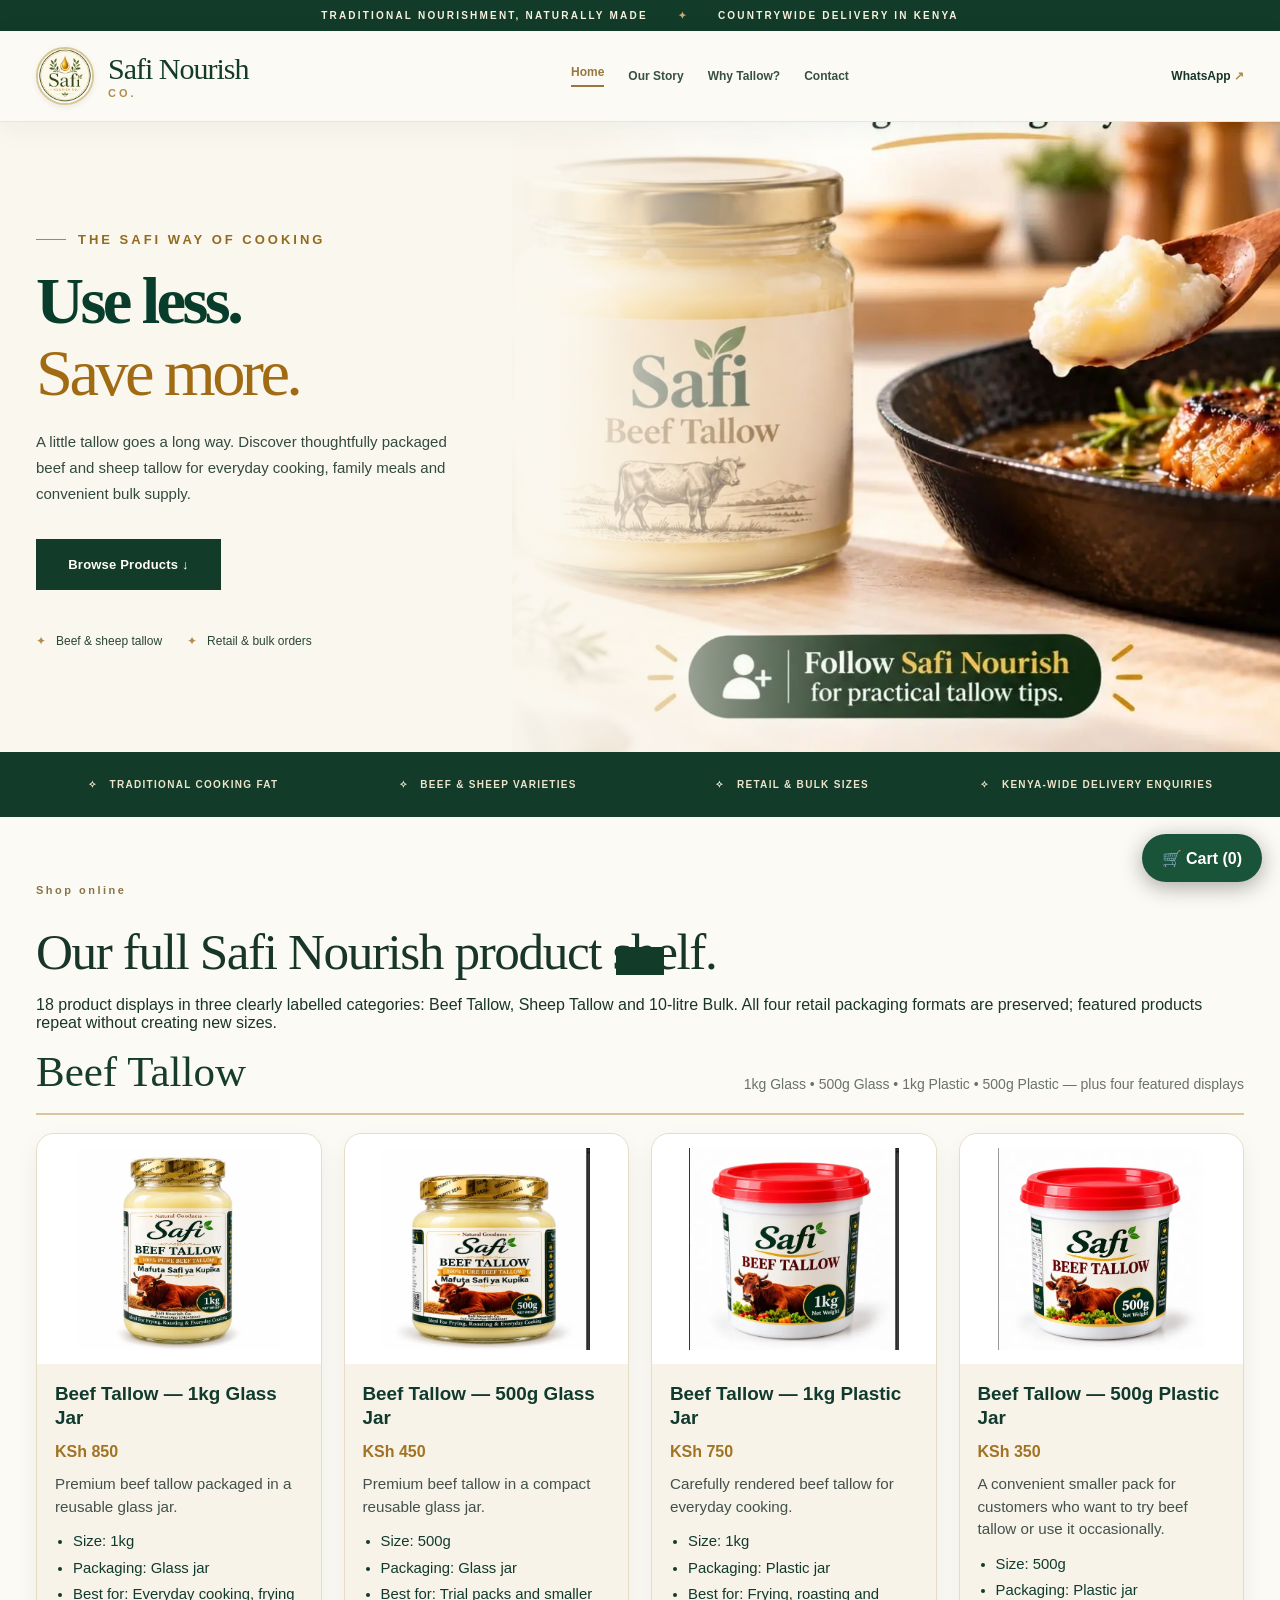
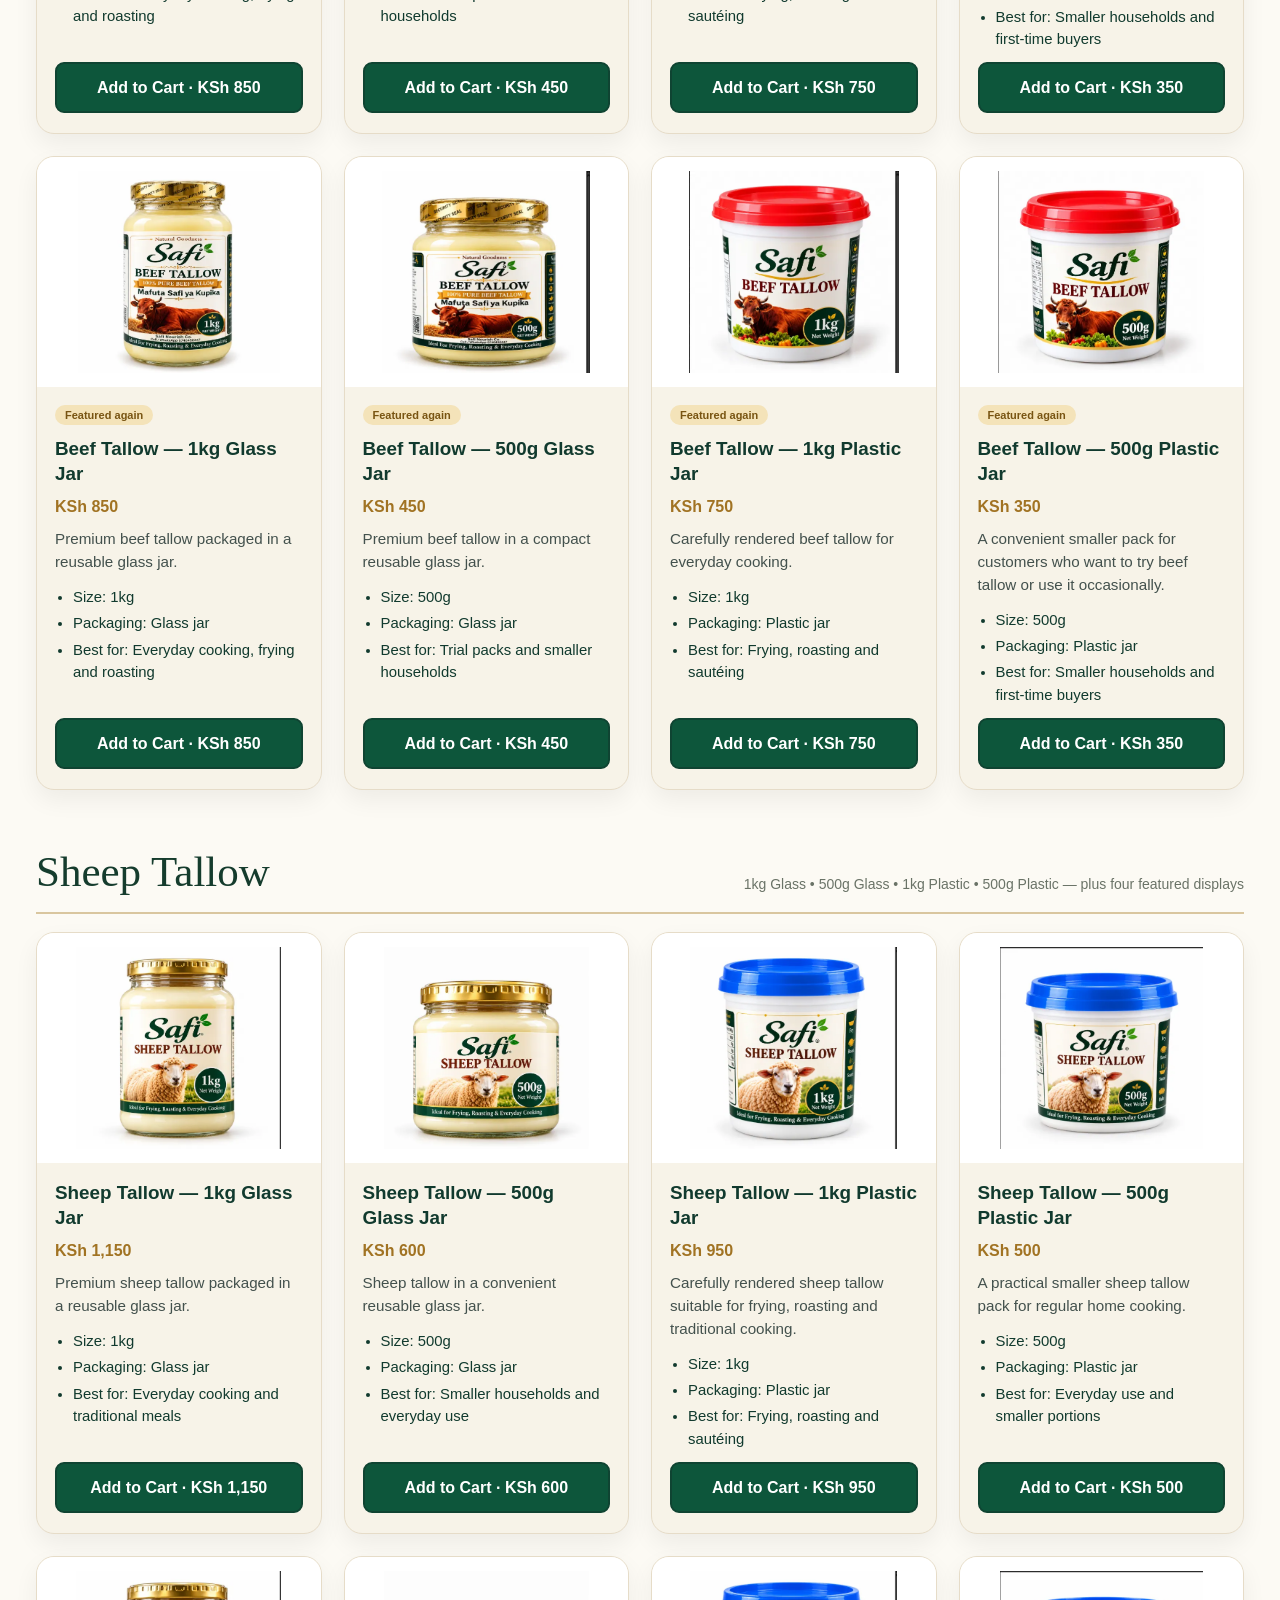
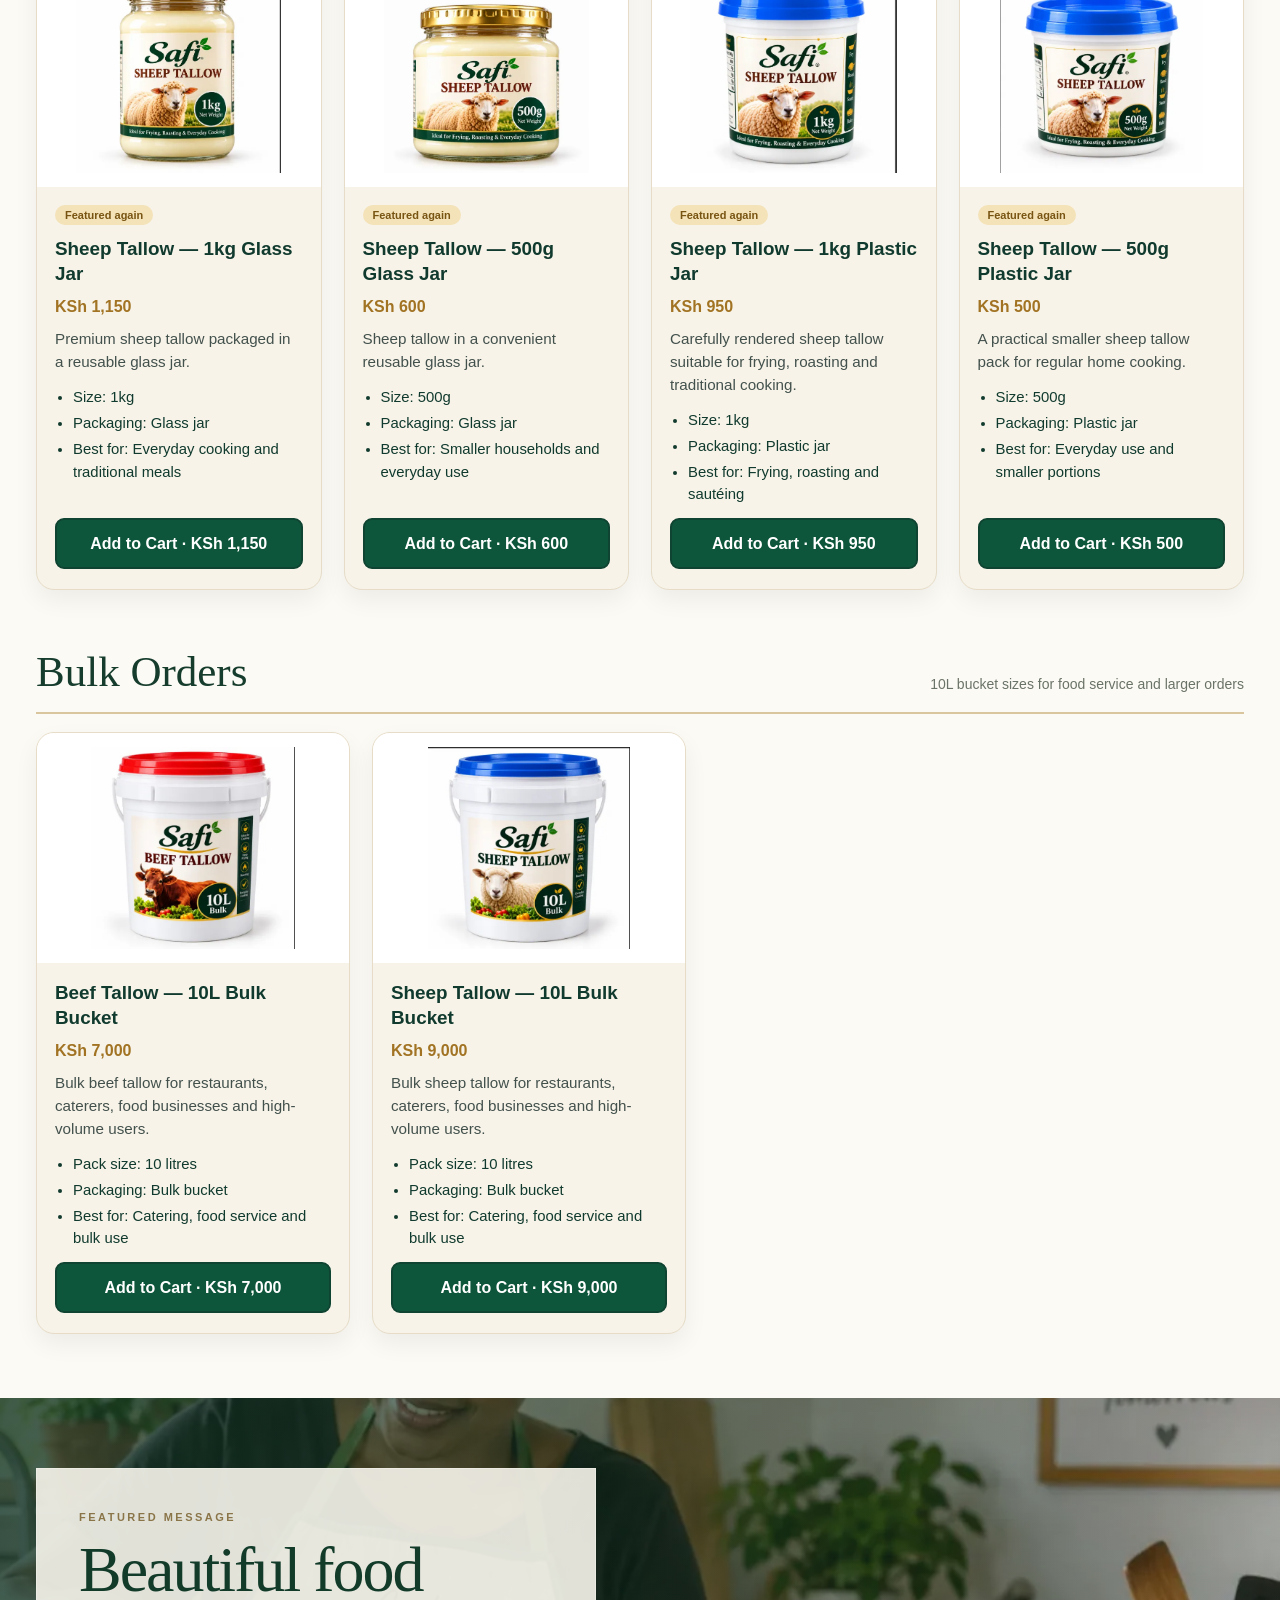
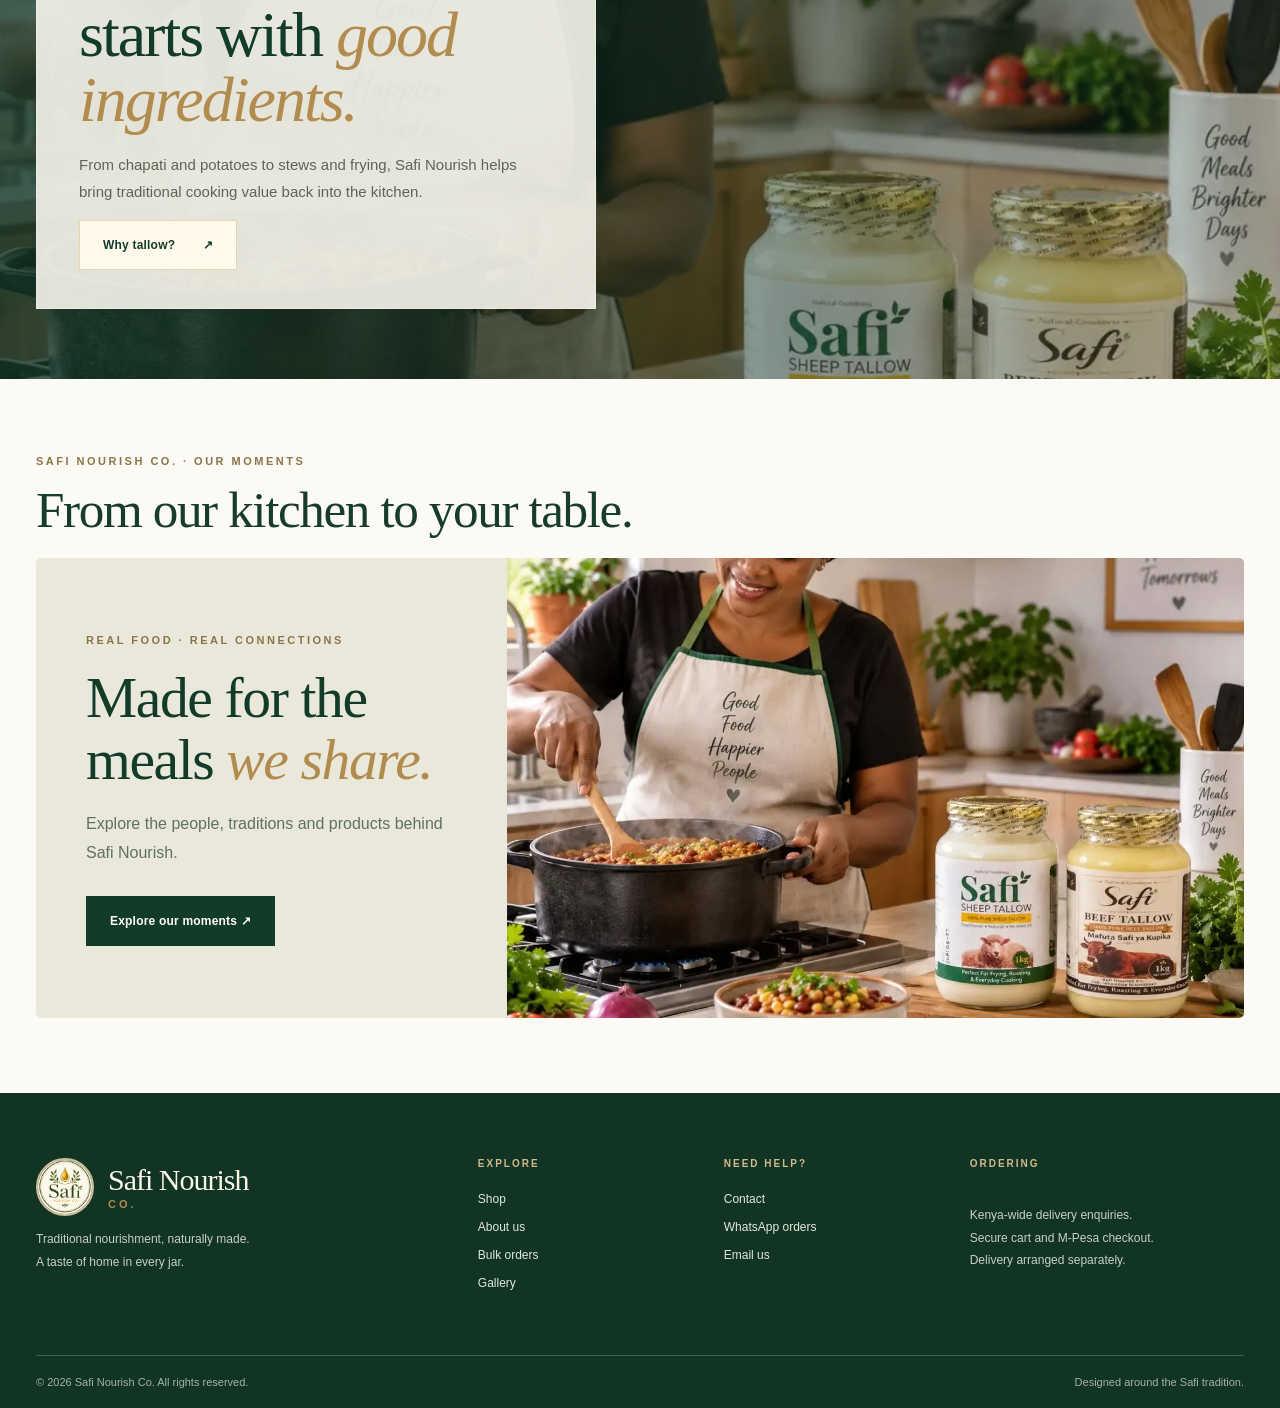
==== commit f1c9d5db: "Add files via upload" ====
--- a/index.html
+++ b/index.html
@@ -1,6 +1,6 @@
 <!DOCTYPE html>
 
-<html lang="en"><head><meta charset="utf-8"/><meta content="width=device-width,initial-scale=1" name="viewport"/><meta content="#163b2a" name="theme-color"/><meta content="Safi Nourish Co. traditional beef and sheep tallow. Browse products, learn about cooking fats and order via WhatsApp." name="description"/><title>Home | Safi Nourish Co.</title><link href="assets/favicon.webp" rel="icon" type="image/png"/><link href="styles.css" rel="stylesheet"/><script defer src="app.js"></script><script defer src="safi-checkout.js"></script></head><body><div class="announcement">TRADITIONAL NOURISHMENT, NATURALLY MADE <span class="dot">✦</span> COUNTRYWIDE DELIVERY IN KENYA</div><header class="site-header">
+<html lang="en"><head><meta charset="utf-8"/><meta content="width=device-width,initial-scale=1" name="viewport"/><meta content="#163b2a" name="theme-color"/><meta content="Safi Nourish Co. traditional beef and sheep tallow. Browse products, learn about cooking fats and shop securely online." name="description"/><title>Home | Safi Nourish Co.</title><link href="assets/favicon.webp" rel="icon" type="image/png"/><link href="styles.css" rel="stylesheet"/><script defer src="app.js"></script><script defer src="safi-checkout.js?v=live-ready-20261015"></script></head><body><div class="announcement">TRADITIONAL NOURISHMENT, NATURALLY MADE <span class="dot">✦</span> COUNTRYWIDE DELIVERY IN KENYA</div><header class="site-header">
 <div class="shell nav-wrap">
 <a aria-current="page" aria-label="Safi Nourish home" class="brand active" href="index.html"><img alt="Safi Nourish Co. logo" class="brand-logo-img" src="assets/real-logo.webp"/><span class="brand-words"><strong>Safi Nourish</strong><small>CO.</small></span></a>
 <button aria-controls="navigation" aria-expanded="false" aria-label="Open navigation" class="menu-toggle" id="menu-toggle">☰</button>
@@ -32,5 +32,5 @@
 </div>
 </div>
 </section>
-<section class="shell home-moments-title"><span class="eyebrow">SAFI NOURISH CO. · OUR MOMENTS</span><h2>From our kitchen to your table.</h2></section><section class="gallery-feature shell" id="our-moments"><div class="gallery-feature-copy"><span class="eyebrow">REAL FOOD · REAL CONNECTIONS</span><h2>Made for the meals <em>we share.</em></h2><p>Explore the people, traditions and products behind Safi Nourish.</p><a class="button button-dark" href="gallery.html">Explore our moments ↗</a></div><img alt="A Safi Nourish kitchen cooking scene" height="1148" src="assets/real-cooking-07.webp" width="1370"/></section></main><footer><div class="shell footer-main"><div><a class="brand footer-brand" href="index.html"><img alt="Safi Nourish Co. logo" class="brand-logo-img" src="assets/real-logo.webp"/><span class="brand-words"><strong>Safi Nourish</strong><small>CO.</small></span></a><p>Traditional nourishment, naturally made.<br/>A taste of home in every jar.</p></div><div><strong>EXPLORE</strong><a href="shop.html">Shop</a><a href="about.html">About us</a><a href="bulk.html">Bulk orders</a><a href="gallery.html">Gallery</a></div><div><strong>NEED HELP?</strong><a href="contact.html">Contact</a><a href="https://wa.me/254740450447" rel="noopener" target="_blank">WhatsApp orders</a><a href="mailto:info@safinourish.co.ke" rel="noopener noreferrer" target="_blank" title="Compose an email in Gmail to Safi Nourish">Email us</a></div><div><strong>ORDERING</strong><p>Kenya-wide delivery enquiries.<br/>Checkout payment integration<br/>is not yet live.</p></div></div><div class="shell footer-bottom"><span>© <span id="year"></span> Safi Nourish Co. All rights reserved.</span><span>Designed around the Safi tradition.</span></div></footer>
+<section class="shell home-moments-title"><span class="eyebrow">SAFI NOURISH CO. · OUR MOMENTS</span><h2>From our kitchen to your table.</h2></section><section class="gallery-feature shell" id="our-moments"><div class="gallery-feature-copy"><span class="eyebrow">REAL FOOD · REAL CONNECTIONS</span><h2>Made for the meals <em>we share.</em></h2><p>Explore the people, traditions and products behind Safi Nourish.</p><a class="button button-dark" href="gallery.html">Explore our moments ↗</a></div><img alt="A Safi Nourish kitchen cooking scene" height="1148" src="assets/real-cooking-07.webp" width="1370"/></section></main><footer><div class="shell footer-main"><div><a class="brand footer-brand" href="index.html"><img alt="Safi Nourish Co. logo" class="brand-logo-img" src="assets/real-logo.webp"/><span class="brand-words"><strong>Safi Nourish</strong><small>CO.</small></span></a><p>Traditional nourishment, naturally made.<br/>A taste of home in every jar.</p></div><div><strong>EXPLORE</strong><a href="shop.html">Shop</a><a href="about.html">About us</a><a href="bulk.html">Bulk orders</a><a href="gallery.html">Gallery</a></div><div><strong>NEED HELP?</strong><a href="contact.html">Contact</a><a href="https://wa.me/254740450447" rel="noopener" target="_blank">WhatsApp orders</a><a href="mailto:info@safinourish.co.ke" rel="noopener noreferrer" target="_blank" title="Compose an email in Gmail to Safi Nourish">Email us</a></div><div><strong>ORDERING</strong><p>Kenya-wide delivery enquiries.<br/>Secure cart and M-Pesa checkout.<br/>Delivery arranged separately.</p></div></div><div class="shell footer-bottom"><span>© <span id="year"></span> Safi Nourish Co. All rights reserved.</span><span>Designed around the Safi tradition.</span></div></footer>
 <div aria-live="polite" class="toast" id="toast" role="status"></div></body></html>
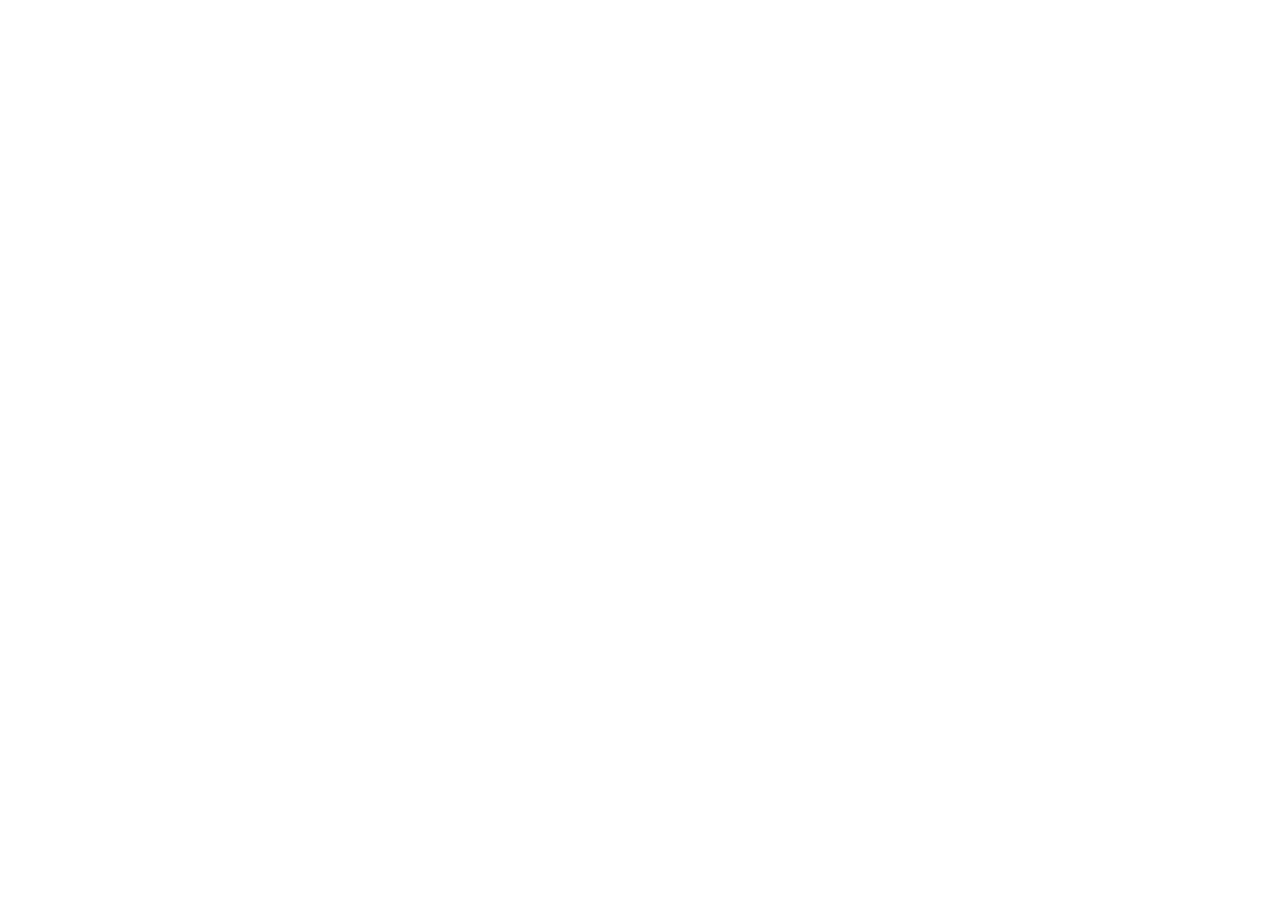
==== commit 24479a5c: "Add files via upload" ====
--- a/index.html
+++ b/index.html
@@ -1,36 +1,14 @@
 <!DOCTYPE html>
-
-<html lang="en"><head><meta charset="utf-8"/><meta content="width=device-width,initial-scale=1" name="viewport"/><meta content="#163b2a" name="theme-color"/><meta content="Safi Nourish Co. traditional beef and sheep tallow. Browse products, learn about cooking fats and shop securely online." name="description"/><title>Home | Safi Nourish Co.</title><link href="assets/favicon.webp" rel="icon" type="image/png"/><link href="styles.css" rel="stylesheet"/><script defer src="app.js"></script><script defer src="safi-checkout.js?v=live-ready-20261015"></script></head><body><div class="announcement">TRADITIONAL NOURISHMENT, NATURALLY MADE <span class="dot">✦</span> COUNTRYWIDE DELIVERY IN KENYA</div><header class="site-header">
-<div class="shell nav-wrap">
-<a aria-current="page" aria-label="Safi Nourish home" class="brand active" href="index.html"><img alt="Safi Nourish Co. logo" class="brand-logo-img" src="assets/real-logo.webp"/><span class="brand-words"><strong>Safi Nourish</strong><small>CO.</small></span></a>
-<button aria-controls="navigation" aria-expanded="false" aria-label="Open navigation" class="menu-toggle" id="menu-toggle">☰</button>
-<nav aria-label="Main navigation" class="navigation" id="navigation"><a aria-current="page" class="active" href="index.html">Home</a><a href="about.html">Our Story</a><a href="why-tallow.html">Why Tallow?</a><a href="contact.html">Contact</a></nav>
-<div class="nav-actions"><a class="whatsapp-link" href="https://wa.me/254740450447" rel="noopener" target="_blank">WhatsApp <span>↗</span></a></div>
-</div>
-</header><main>
-<section class="hero hero-photo approved-hero" id="home">
-<div class="shell hero-photo-inner">
-<div class="hero-panel">
-<span class="eyebrow"><span class="eyebrow-line"></span> THE SAFI WAY OF COOKING</span>
-<h1>Use less.<br/><em>Save more.</em></h1>
-<p>A little tallow goes a long way. Discover thoughtfully packaged beef and sheep tallow for everyday cooking, family meals and convenient bulk supply.</p>
-<div class="hero-buttons"><a class="button button-dark" href="#products">Browse Products ↓</a></div>
-<div class="hero-trust"><span>✦   Beef &amp; sheep tallow</span><span>✦   Retail &amp; bulk orders</span></div>
-</div>
-</div><div aria-label="Safi Nourish beef and sheep tallow jars displayed together in a warm kitchen setting" class="approved-hero-picture" role="img"></div>
-</section>
-<section aria-label="Safi Nourish highlights" class="benefit-bar"><div class="shell benefit-grid"><span>✧   TRADITIONAL COOKING FAT</span><span>✧   BEEF &amp; SHEEP VARIETIES</span><span>✧   RETAIL &amp; BULK SIZES</span><span>✧   KENYA-WIDE DELIVERY ENQUIRIES</span></div></section>
-<section class="section shell homepage-product-shelf actual-products-section" id="products">
-<div class="section-heading section-heading-tight"><div><p class="eyebrow">Shop online</p><h2>Our full Safi Nourish product shelf.</h2></div><p class="section-copy">18 product displays in three clearly labelled categories: Beef Tallow, Sheep Tallow and 10-litre Bulk. All four retail packaging formats are preserved; featured products repeat without creating new sizes.</p></div><div class="grouped-shelf-wrapper"><section class="product-group beef-group"><div class="product-group-heading"><h3>Beef Tallow</h3><p>1kg Glass • 500g Glass • 1kg Plastic • 500g Plastic — plus four featured displays</p></div><div class="actual-shelf-grid grouped-row"><article class="actual-shelf-card grouped-card" id="beef-1kg-glass"><div class="actual-shelf-image"><img alt="Beef Tallow — 1kg Glass Jar" src="assets/product-beef-1kg-glass.webp"/></div><div class="actual-shelf-body"><h3>Beef Tallow — 1kg Glass Jar</h3><p class="actual-price">KES 850.00</p><p class="actual-desc">Premium beef tallow packaged in a reusable glass jar.</p><ul class="actual-meta"><li>Size: 1kg</li><li>Packaging: Glass jar</li><li>Best for: Everyday cooking, frying and roasting</li></ul><a data-safi-sku="beef-glass-1000" class="actual-shop-btn" href="#safi-cart">Add to Cart</a></div></article><article class="actual-shelf-card grouped-card" id="beef-500g-glass"><div class="actual-shelf-image"><img alt="Beef Tallow — 500g Glass Jar" src="assets/product-beef-500g-glass.webp"/></div><div class="actual-shelf-body"><h3>Beef Tallow — 500g Glass Jar</h3><p class="actual-price">KES 450</p><p class="actual-desc">Premium beef tallow in a compact reusable glass jar.</p><ul class="actual-meta"><li>Size: 500g</li><li>Packaging: Glass jar</li><li>Best for: Trial packs and smaller households</li></ul><a data-safi-sku="beef-glass-500" class="actual-shop-btn" href="#safi-cart">Add to Cart</a></div></article><article class="actual-shelf-card grouped-card" id="beef-1kg-plastic"><div class="actual-shelf-image"><img alt="Beef Tallow — 1kg Plastic Jar" src="assets/product-beef-1kg-plastic.webp"/></div><div class="actual-shelf-body"><h3>Beef Tallow — 1kg Plastic Jar</h3><p class="actual-price">KES 750.00</p><p class="actual-desc">Carefully rendered beef tallow for everyday cooking.</p><ul class="actual-meta"><li>Size: 1kg</li><li>Packaging: Plastic jar</li><li>Best for: Frying, roasting and sautéing</li></ul><a data-safi-sku="beef-plastic-1000" class="actual-shop-btn" href="#safi-cart">Add to Cart</a></div></article><article class="actual-shelf-card grouped-card" id="beef-500g-plastic"><div class="actual-shelf-image"><img alt="Beef Tallow — 500g Plastic Jar" src="assets/product-beef-500g-plastic.webp"/></div><div class="actual-shelf-body"><h3>Beef Tallow — 500g Plastic Jar</h3><p class="actual-price">KES 350</p><p class="actual-desc">A convenient smaller pack for customers who want to try beef tallow or use it occasionally.</p><ul class="actual-meta"><li>Size: 500g</li><li>Packaging: Plastic jar</li><li>Best for: Smaller households and first-time buyers</li></ul><a data-safi-sku="beef-plastic-500" class="actual-shop-btn" href="#safi-cart">Add to Cart</a></div></article><article class="actual-shelf-card grouped-card" id="featured-beef-1"><div class="actual-shelf-image"><img alt="Beef Tallow — 1kg Glass Jar" src="assets/product-beef-1kg-glass.webp"/></div><div class="actual-shelf-body"><span class="featured-placement">Featured again</span><h3>Beef Tallow — 1kg Glass Jar</h3><p class="actual-price">KES 850.00</p><p class="actual-desc">Premium beef tallow packaged in a reusable glass jar.</p><ul class="actual-meta"><li>Size: 1kg</li><li>Packaging: Glass jar</li><li>Best for: Everyday cooking, frying and roasting</li></ul><a data-safi-sku="beef-glass-1000" class="actual-shop-btn" href="#safi-cart">Add to Cart</a></div></article><article class="actual-shelf-card grouped-card" id="featured-beef-2"><div class="actual-shelf-image"><img alt="Beef Tallow — 500g Glass Jar" src="assets/product-beef-500g-glass.webp"/></div><div class="actual-shelf-body"><span class="featured-placement">Featured again</span><h3>Beef Tallow — 500g Glass Jar</h3><p class="actual-price">KES 450</p><p class="actual-desc">Premium beef tallow in a compact reusable glass jar.</p><ul class="actual-meta"><li>Size: 500g</li><li>Packaging: Glass jar</li><li>Best for: Trial packs and smaller households</li></ul><a data-safi-sku="beef-glass-500" class="actual-shop-btn" href="#safi-cart">Add to Cart</a></div></article><article class="actual-shelf-card grouped-card" id="featured-beef-3"><div class="actual-shelf-image"><img alt="Beef Tallow — 1kg Plastic Jar" src="assets/product-beef-1kg-plastic.webp"/></div><div class="actual-shelf-body"><span class="featured-placement">Featured again</span><h3>Beef Tallow — 1kg Plastic Jar</h3><p class="actual-price">KES 750.00</p><p class="actual-desc">Carefully rendered beef tallow for everyday cooking.</p><ul class="actual-meta"><li>Size: 1kg</li><li>Packaging: Plastic jar</li><li>Best for: Frying, roasting and sautéing</li></ul><a data-safi-sku="beef-plastic-1000" class="actual-shop-btn" href="#safi-cart">Add to Cart</a></div></article><article class="actual-shelf-card grouped-card" id="featured-beef-4"><div class="actual-shelf-image"><img alt="Beef Tallow — 500g Plastic Jar" src="assets/product-beef-500g-plastic.webp"/></div><div class="actual-shelf-body"><span class="featured-placement">Featured again</span><h3>Beef Tallow — 500g Plastic Jar</h3><p class="actual-price">KES 350</p><p class="actual-desc">A convenient smaller pack for customers who want to try beef tallow or use it occasionally.</p><ul class="actual-meta"><li>Size: 500g</li><li>Packaging: Plastic jar</li><li>Best for: Smaller households and first-time buyers</li></ul><a data-safi-sku="beef-plastic-500" class="actual-shop-btn" href="#safi-cart">Add to Cart</a></div></article></div></section><section class="product-group sheep-group"><div class="product-group-heading"><h3>Sheep Tallow</h3><p>1kg Glass • 500g Glass • 1kg Plastic • 500g Plastic — plus four featured displays</p></div><div class="actual-shelf-grid grouped-row"><article class="actual-shelf-card grouped-card" id="sheep-1kg-glass"><div class="actual-shelf-image"><img alt="Sheep Tallow — 1kg Glass Jar" src="assets/product-sheep-1kg-glass.webp"/></div><div class="actual-shelf-body"><h3>Sheep Tallow — 1kg Glass Jar</h3><p class="actual-price">KES 1,150.00</p><p class="actual-desc">Premium sheep tallow packaged in a reusable glass jar.</p><ul class="actual-meta"><li>Size: 1kg</li><li>Packaging: Glass jar</li><li>Best for: Everyday cooking and traditional meals</li></ul><a data-safi-sku="sheep-glass-1000" class="actual-shop-btn" href="#safi-cart">Add to Cart</a></div></article><article class="actual-shelf-card grouped-card" id="sheep-500g-glass"><div class="actual-shelf-image"><img alt="Sheep Tallow — 500g Glass Jar" src="assets/product-sheep-500g-glass.webp"/></div><div class="actual-shelf-body"><h3>Sheep Tallow — 500g Glass Jar</h3><p class="actual-price">KES 600.00</p><p class="actual-desc">Sheep tallow in a convenient reusable glass jar.</p><ul class="actual-meta"><li>Size: 500g</li><li>Packaging: Glass jar</li><li>Best for: Smaller households and everyday use</li></ul><a data-safi-sku="sheep-glass-500" class="actual-shop-btn" href="#safi-cart">Add to Cart</a></div></article><article class="actual-shelf-card grouped-card" id="sheep-1kg-plastic"><div class="actual-shelf-image"><img alt="Sheep Tallow — 1kg Plastic Jar" src="assets/product-sheep-1kg-plastic.webp"/></div><div class="actual-shelf-body"><h3>Sheep Tallow — 1kg Plastic Jar</h3><p class="actual-price">KES 950.00</p><p class="actual-desc">Carefully rendered sheep tallow suitable for frying, roasting and traditional cooking.</p><ul class="actual-meta"><li>Size: 1kg</li><li>Packaging: Plastic jar</li><li>Best for: Frying, roasting and sautéing</li></ul><a data-safi-sku="sheep-plastic-1000" class="actual-shop-btn" href="#safi-cart">Add to Cart</a></div></article><article class="actual-shelf-card grouped-card" id="sheep-500g-plastic"><div class="actual-shelf-image"><img alt="Sheep Tallow — 500g Plastic Jar" src="assets/product-sheep-500g-plastic.webp"/></div><div class="actual-shelf-body"><h3>Sheep Tallow — 500g Plastic Jar</h3><p class="actual-price">KES 500</p><p class="actual-desc">A practical smaller sheep tallow pack for regular home cooking.</p><ul class="actual-meta"><li>Size: 500g</li><li>Packaging: Plastic jar</li><li>Best for: Everyday use and smaller portions</li></ul><a data-safi-sku="sheep-plastic-500" class="actual-shop-btn" href="#safi-cart">Add to Cart</a></div></article><article class="actual-shelf-card grouped-card" id="featured-sheep-1"><div class="actual-shelf-image"><img alt="Sheep Tallow — 1kg Glass Jar" src="assets/product-sheep-1kg-glass.webp"/></div><div class="actual-shelf-body"><span class="featured-placement">Featured again</span><h3>Sheep Tallow — 1kg Glass Jar</h3><p class="actual-price">KES 1,150.00</p><p class="actual-desc">Premium sheep tallow packaged in a reusable glass jar.</p><ul class="actual-meta"><li>Size: 1kg</li><li>Packaging: Glass jar</li><li>Best for: Everyday cooking and traditional meals</li></ul><a data-safi-sku="sheep-glass-1000" class="actual-shop-btn" href="#safi-cart">Add to Cart</a></div></article><article class="actual-shelf-card grouped-card" id="featured-sheep-2"><div class="actual-shelf-image"><img alt="Sheep Tallow — 500g Glass Jar" src="assets/product-sheep-500g-glass.webp"/></div><div class="actual-shelf-body"><span class="featured-placement">Featured again</span><h3>Sheep Tallow — 500g Glass Jar</h3><p class="actual-price">KES 600.00</p><p class="actual-desc">Sheep tallow in a convenient reusable glass jar.</p><ul class="actual-meta"><li>Size: 500g</li><li>Packaging: Glass jar</li><li>Best for: Smaller households and everyday use</li></ul><a data-safi-sku="sheep-glass-500" class="actual-shop-btn" href="#safi-cart">Add to Cart</a></div></article><article class="actual-shelf-card grouped-card" id="featured-sheep-3"><div class="actual-shelf-image"><img alt="Sheep Tallow — 1kg Plastic Jar" src="assets/product-sheep-1kg-plastic.webp"/></div><div class="actual-shelf-body"><span class="featured-placement">Featured again</span><h3>Sheep Tallow — 1kg Plastic Jar</h3><p class="actual-price">KES 950.00</p><p class="actual-desc">Carefully rendered sheep tallow suitable for frying, roasting and traditional cooking.</p><ul class="actual-meta"><li>Size: 1kg</li><li>Packaging: Plastic jar</li><li>Best for: Frying, roasting and sautéing</li></ul><a data-safi-sku="sheep-plastic-1000" class="actual-shop-btn" href="#safi-cart">Add to Cart</a></div></article><article class="actual-shelf-card grouped-card" id="featured-sheep-4"><div class="actual-shelf-image"><img alt="Sheep Tallow — 500g Plastic Jar" src="assets/product-sheep-500g-plastic.webp"/></div><div class="actual-shelf-body"><span class="featured-placement">Featured again</span><h3>Sheep Tallow — 500g Plastic Jar</h3><p class="actual-price">KES 500</p><p class="actual-desc">A practical smaller sheep tallow pack for regular home cooking.</p><ul class="actual-meta"><li>Size: 500g</li><li>Packaging: Plastic jar</li><li>Best for: Everyday use and smaller portions</li></ul><a data-safi-sku="sheep-plastic-500" class="actual-shop-btn" href="#safi-cart">Add to Cart</a></div></article></div></section><section class="product-group bulk-group"><div class="product-group-heading"><h3>Bulk Orders</h3><p>10L bucket sizes for food service and larger orders</p></div><div class="actual-shelf-grid grouped-row bulk-row"><article class="actual-shelf-card grouped-card" id="beef-10l-bulk"><div class="actual-shelf-image"><img alt="Beef Tallow — 10L Bulk Bucket" src="assets/product-beef-10l-bulk.webp"/></div><div class="actual-shelf-body"><h3>Beef Tallow — 10L Bulk Bucket</h3><p class="actual-price">KES 7,000.00</p><p class="actual-desc">Bulk beef tallow for restaurants, caterers, food businesses and high-volume users.</p><ul class="actual-meta"><li>Pack size: 10 litres</li><li>Packaging: Bulk bucket</li><li>Best for: Catering, food service and bulk use</li></ul><a data-safi-sku="beef-bulk-10000" class="actual-shop-btn" href="#safi-cart">Add to Cart</a></div></article><article class="actual-shelf-card grouped-card" id="sheep-10l-bulk"><div class="actual-shelf-image"><img alt="Sheep Tallow — 10L Bulk Bucket" src="assets/product-sheep-10l-bulk.webp"/></div><div class="actual-shelf-body"><h3>Sheep Tallow — 10L Bulk Bucket</h3><p class="actual-price">KES 9,000.00</p><p class="actual-desc">Bulk sheep tallow for restaurants, caterers, food businesses and high-volume users.</p><ul class="actual-meta"><li>Pack size: 10 litres</li><li>Packaging: Bulk bucket</li><li>Best for: Catering, food service and bulk use</li></ul><a data-safi-sku="sheep-bulk-10000" class="actual-shop-btn" href="#safi-cart">Add to Cart</a></div></article></div></section></div></section>
-<section class="image-break image-break-secondary">
-<div class="shell image-break-inner">
-<div class="image-break-card">
-<span class="eyebrow">FEATURED MESSAGE</span>
-<h2>Beautiful food starts with <em>good ingredients.</em></h2>
-<p>From chapati and potatoes to stews and frying, Safi Nourish helps bring traditional cooking value back into the kitchen.</p>
-<a class="button button-light" href="why-tallow.html">Why tallow? <span>↗</span></a>
-</div>
-</div>
-</section>
-<section class="shell home-moments-title"><span class="eyebrow">SAFI NOURISH CO. · OUR MOMENTS</span><h2>From our kitchen to your table.</h2></section><section class="gallery-feature shell" id="our-moments"><div class="gallery-feature-copy"><span class="eyebrow">REAL FOOD · REAL CONNECTIONS</span><h2>Made for the meals <em>we share.</em></h2><p>Explore the people, traditions and products behind Safi Nourish.</p><a class="button button-dark" href="gallery.html">Explore our moments ↗</a></div><img alt="A Safi Nourish kitchen cooking scene" height="1148" src="assets/real-cooking-07.webp" width="1370"/></section></main><footer><div class="shell footer-main"><div><a class="brand footer-brand" href="index.html"><img alt="Safi Nourish Co. logo" class="brand-logo-img" src="assets/real-logo.webp"/><span class="brand-words"><strong>Safi Nourish</strong><small>CO.</small></span></a><p>Traditional nourishment, naturally made.<br/>A taste of home in every jar.</p></div><div><strong>EXPLORE</strong><a href="shop.html">Shop</a><a href="about.html">About us</a><a href="bulk.html">Bulk orders</a><a href="gallery.html">Gallery</a></div><div><strong>NEED HELP?</strong><a href="contact.html">Contact</a><a href="https://wa.me/254740450447" rel="noopener" target="_blank">WhatsApp orders</a><a href="mailto:info@safinourish.co.ke" rel="noopener noreferrer" target="_blank" title="Compose an email in Gmail to Safi Nourish">Email us</a></div><div><strong>ORDERING</strong><p>Kenya-wide delivery enquiries.<br/>Secure cart and M-Pesa checkout.<br/>Delivery arranged separately.</p></div></div><div class="shell footer-bottom"><span>© <span id="year"></span> Safi Nourish Co. All rights reserved.</span><span>Designed around the Safi tradition.</span></div></footer>
-<div aria-live="polite" class="toast" id="toast" role="status"></div></body></html>
+<html lang="en">
+<head>
+<meta charset="utf-8">
+<meta name="viewport" content="width=device-width, initial-scale=1">
+<title>Safi Nourish has moved — Official Online Shop</title>
+<meta name="description" content="Safi Nourish's official shop has moved to Cloudflare. Shop beef and sheep tallow with M-Pesa checkout.">
+<link rel="canonical" href="https://safi-nourish-co.pages.dev/">
+<meta http-equiv="refresh" content="0; url=https://safi-nourish-co.pages.dev/">
+<script>window.location.replace('https://safi-nourish-co.pages.dev/');</script>
+<style>body{font:18px system-ui,sans-serif;max-width:650px;margin:16vh auto;padding:20px;color:#163b2a;line-height:1.6} a{color:#116544}</style>
+</head>
+<body><h1>Safi Nourish has moved</h1><p>Taking you to our official website...</p><p><a href="https://safi-nourish-co.pages.dev/">Continue to Safi Nourish online shop</a></p></body>
+</html>
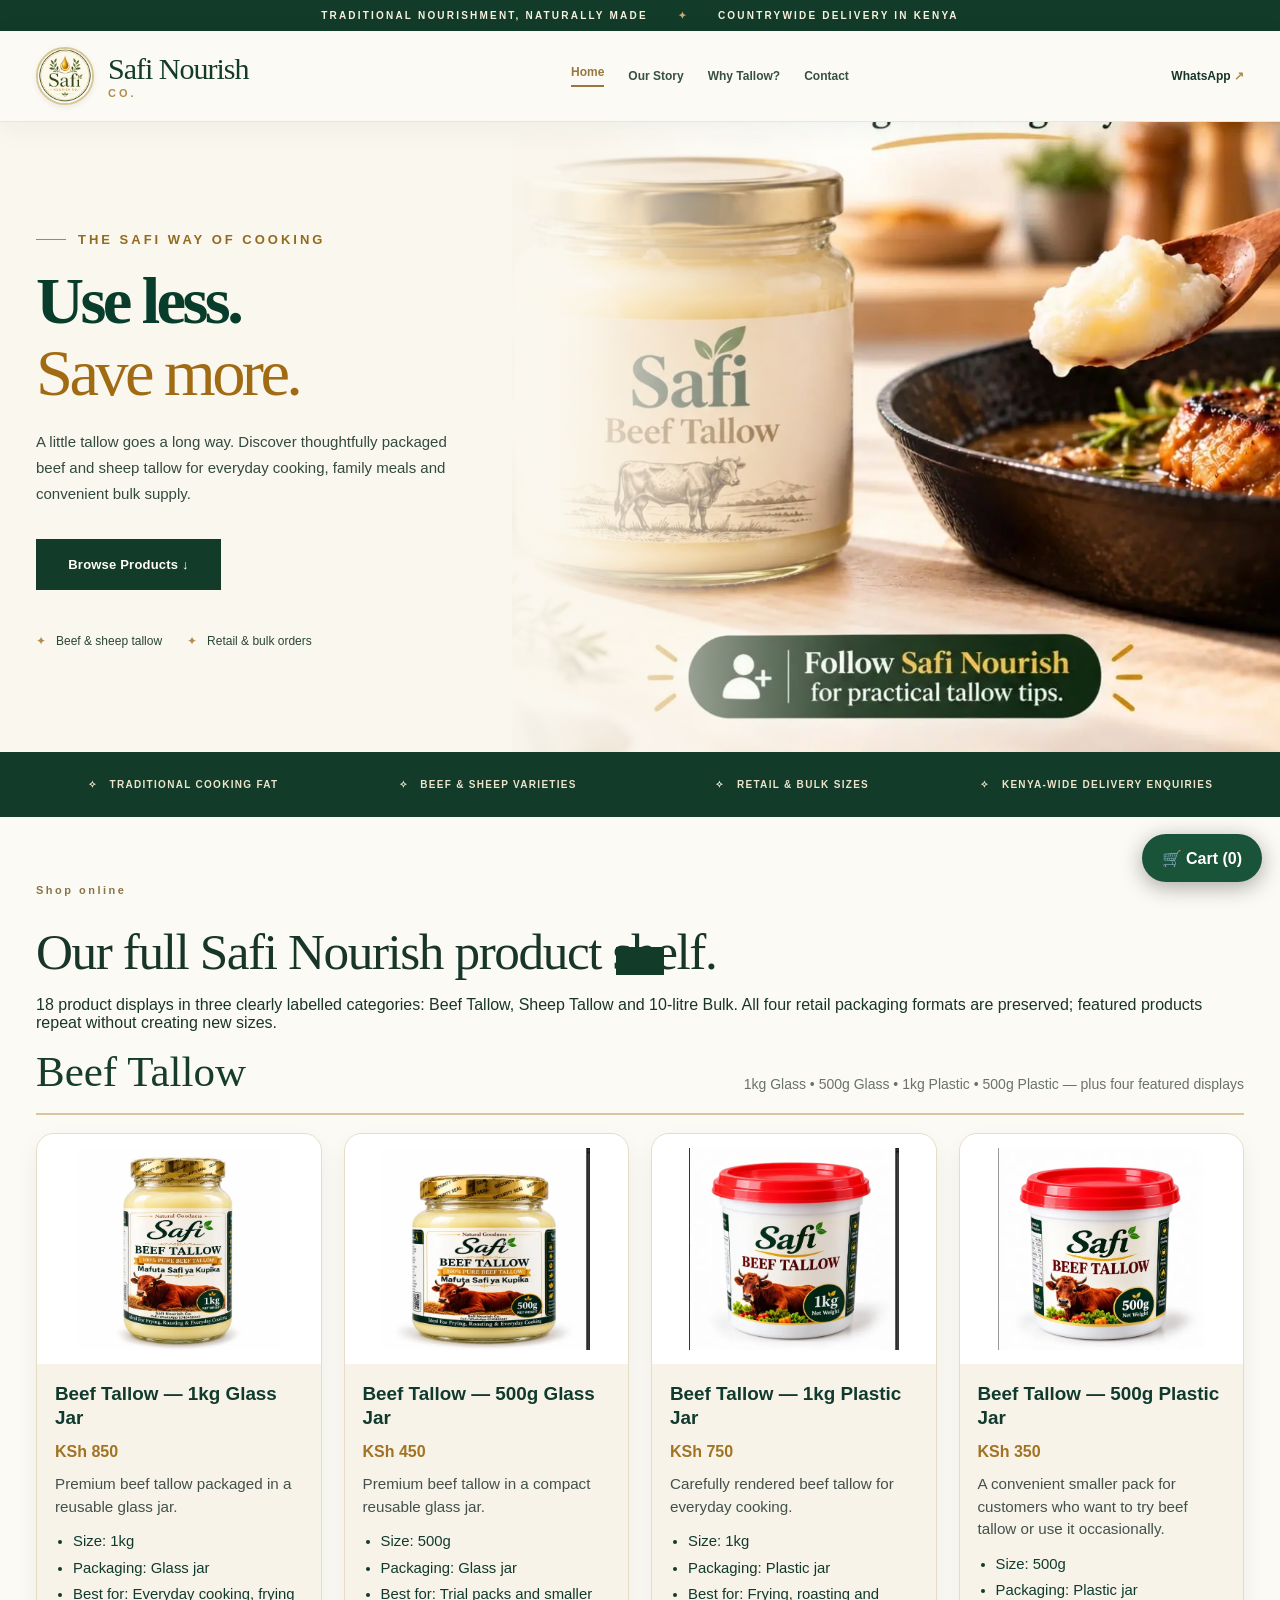
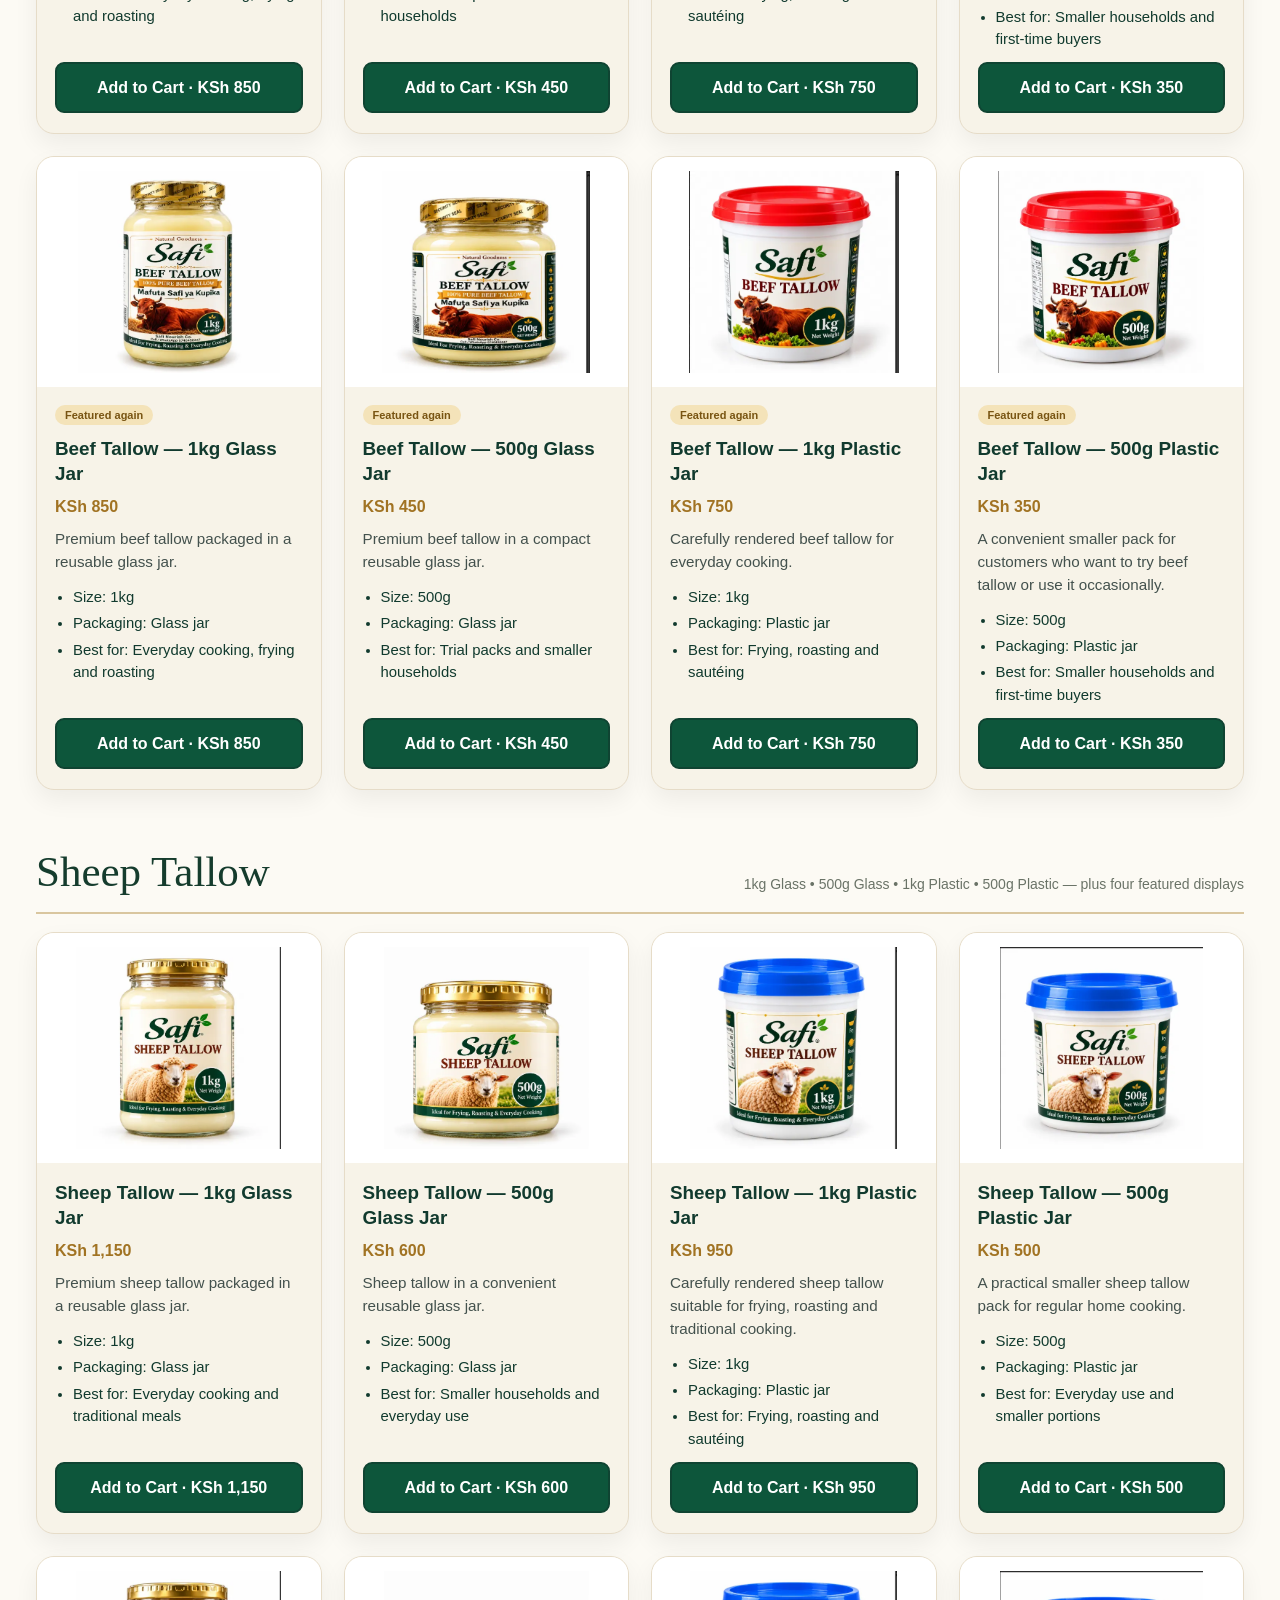
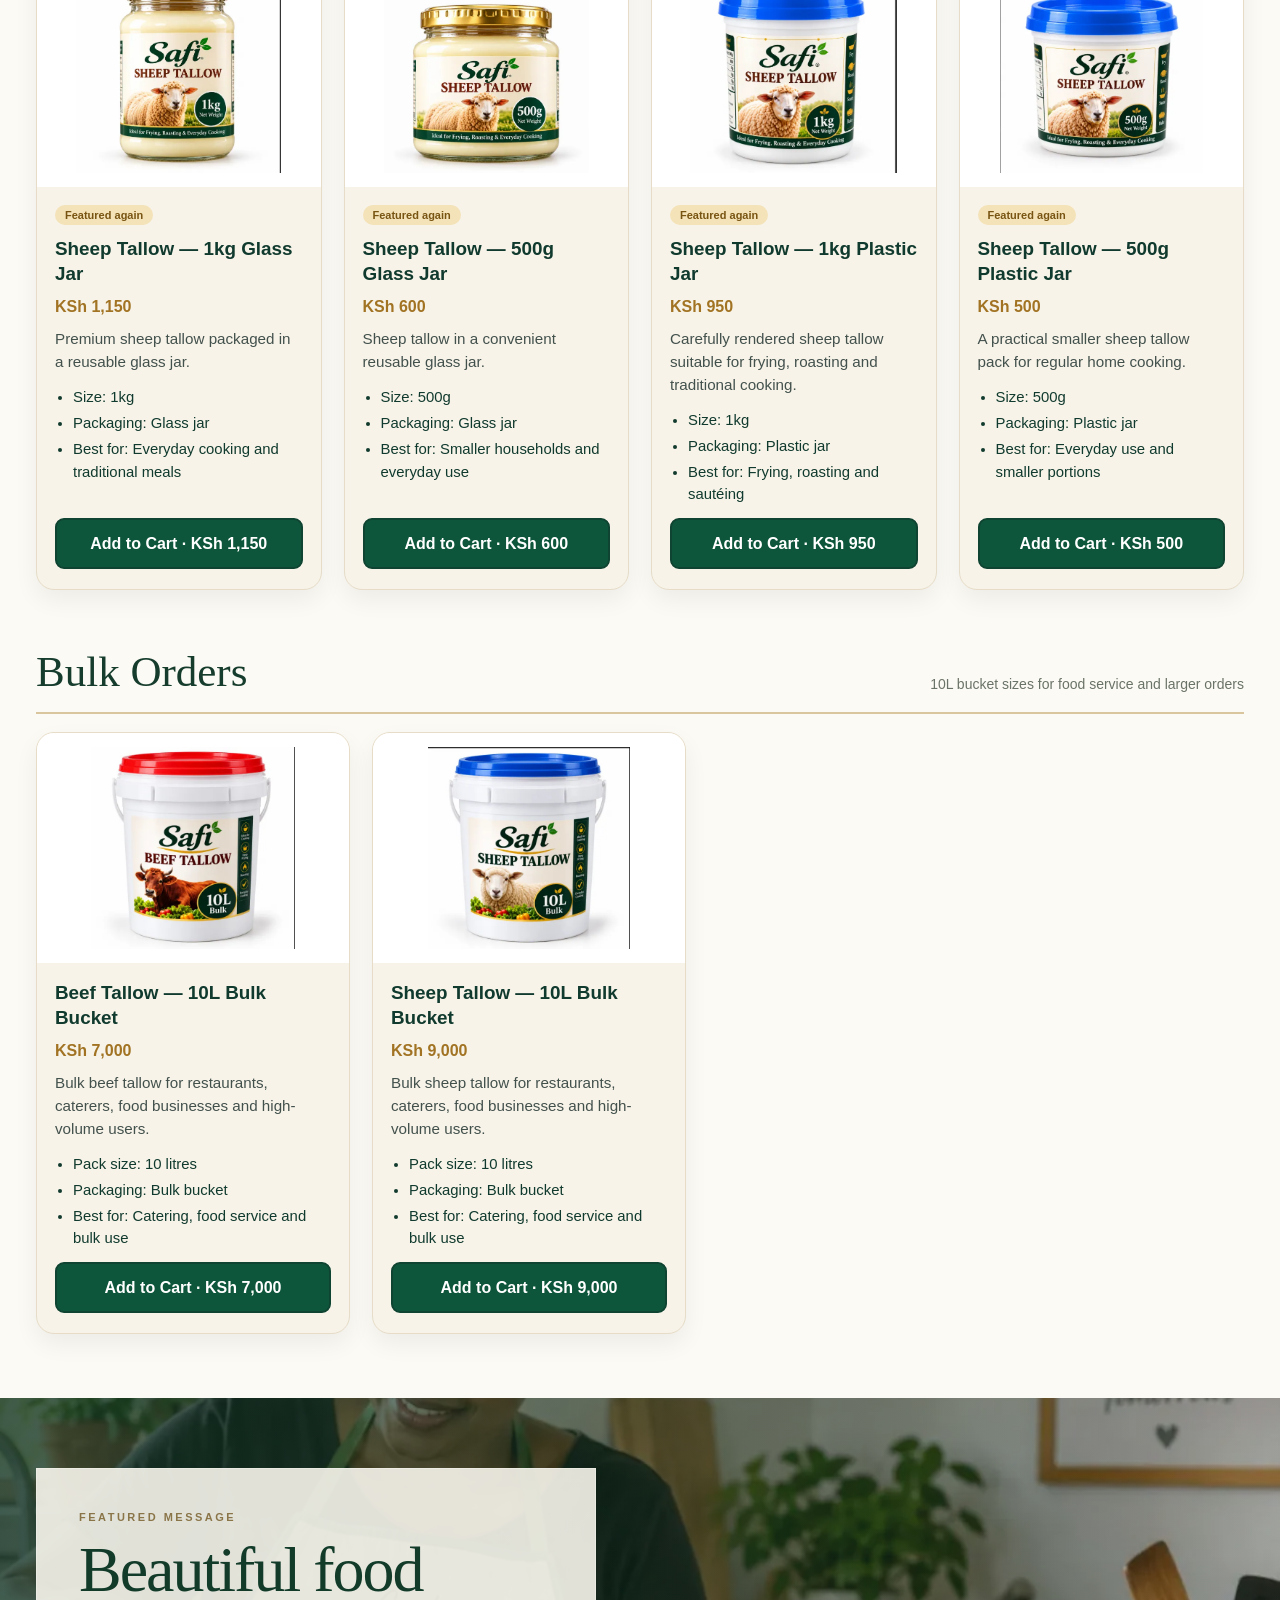
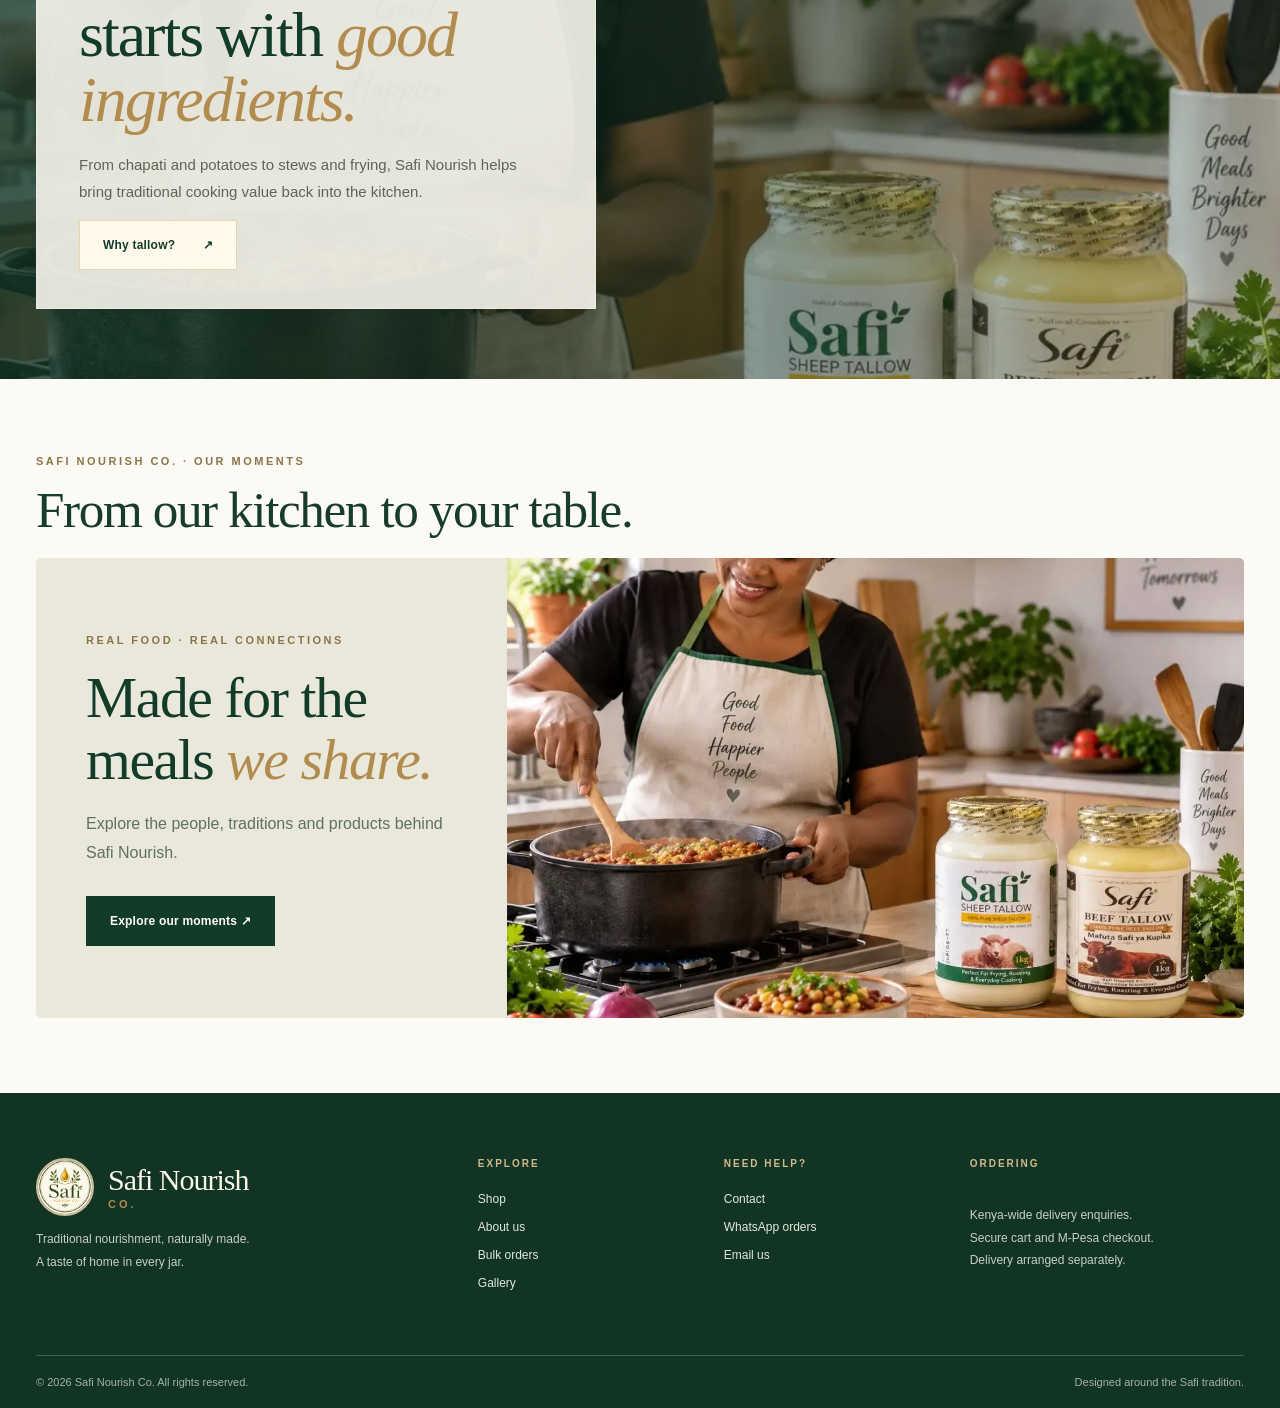
==== commit 66204ca7: "Add files via upload" ====
--- a/index.html
+++ b/index.html
@@ -1,14 +1,36 @@
 <!DOCTYPE html>
-<html lang="en">
-<head>
-<meta charset="utf-8">
-<meta name="viewport" content="width=device-width, initial-scale=1">
-<title>Safi Nourish has moved — Official Online Shop</title>
-<meta name="description" content="Safi Nourish's official shop has moved to Cloudflare. Shop beef and sheep tallow with M-Pesa checkout.">
-<link rel="canonical" href="https://safi-nourish-co.pages.dev/">
-<meta http-equiv="refresh" content="0; url=https://safi-nourish-co.pages.dev/">
-<script>window.location.replace('https://safi-nourish-co.pages.dev/');</script>
-<style>body{font:18px system-ui,sans-serif;max-width:650px;margin:16vh auto;padding:20px;color:#163b2a;line-height:1.6} a{color:#116544}</style>
-</head>
-<body><h1>Safi Nourish has moved</h1><p>Taking you to our official website...</p><p><a href="https://safi-nourish-co.pages.dev/">Continue to Safi Nourish online shop</a></p></body>
-</html>
+
+<html lang="en"><head><meta charset="utf-8"/><meta content="width=device-width,initial-scale=1" name="viewport"/><meta content="#163b2a" name="theme-color"/><meta content="Safi Nourish Co. traditional beef and sheep tallow. Browse products, learn about cooking fats and shop securely online." name="description"/><title>Home | Safi Nourish Co.</title><link href="assets/favicon.webp" rel="icon" type="image/png"/><link href="styles.css" rel="stylesheet"/><script defer src="app.js"></script><script defer src="safi-checkout.js?v=live-ready-20261015"></script></head><body><div class="announcement">TRADITIONAL NOURISHMENT, NATURALLY MADE <span class="dot">✦</span> COUNTRYWIDE DELIVERY IN KENYA</div><header class="site-header">
+<div class="shell nav-wrap">
+<a aria-current="page" aria-label="Safi Nourish home" class="brand active" href="index.html"><img alt="Safi Nourish Co. logo" class="brand-logo-img" src="assets/real-logo.webp"/><span class="brand-words"><strong>Safi Nourish</strong><small>CO.</small></span></a>
+<button aria-controls="navigation" aria-expanded="false" aria-label="Open navigation" class="menu-toggle" id="menu-toggle">☰</button>
+<nav aria-label="Main navigation" class="navigation" id="navigation"><a aria-current="page" class="active" href="index.html">Home</a><a href="about.html">Our Story</a><a href="why-tallow.html">Why Tallow?</a><a href="contact.html">Contact</a></nav>
+<div class="nav-actions"><a class="whatsapp-link" href="https://wa.me/254740450447" rel="noopener" target="_blank">WhatsApp <span>↗</span></a></div>
+</div>
+</header><main>
+<section class="hero hero-photo approved-hero" id="home">
+<div class="shell hero-photo-inner">
+<div class="hero-panel">
+<span class="eyebrow"><span class="eyebrow-line"></span> THE SAFI WAY OF COOKING</span>
+<h1>Use less.<br/><em>Save more.</em></h1>
+<p>A little tallow goes a long way. Discover thoughtfully packaged beef and sheep tallow for everyday cooking, family meals and convenient bulk supply.</p>
+<div class="hero-buttons"><a class="button button-dark" href="#products">Browse Products ↓</a></div>
+<div class="hero-trust"><span>✦   Beef &amp; sheep tallow</span><span>✦   Retail &amp; bulk orders</span></div>
+</div>
+</div><div aria-label="Safi Nourish beef and sheep tallow jars displayed together in a warm kitchen setting" class="approved-hero-picture" role="img"></div>
+</section>
+<section aria-label="Safi Nourish highlights" class="benefit-bar"><div class="shell benefit-grid"><span>✧   TRADITIONAL COOKING FAT</span><span>✧   BEEF &amp; SHEEP VARIETIES</span><span>✧   RETAIL &amp; BULK SIZES</span><span>✧   KENYA-WIDE DELIVERY ENQUIRIES</span></div></section>
+<section class="section shell homepage-product-shelf actual-products-section" id="products">
+<div class="section-heading section-heading-tight"><div><p class="eyebrow">Shop online</p><h2>Our full Safi Nourish product shelf.</h2></div><p class="section-copy">18 product displays in three clearly labelled categories: Beef Tallow, Sheep Tallow and 10-litre Bulk. All four retail packaging formats are preserved; featured products repeat without creating new sizes.</p></div><div class="grouped-shelf-wrapper"><section class="product-group beef-group"><div class="product-group-heading"><h3>Beef Tallow</h3><p>1kg Glass • 500g Glass • 1kg Plastic • 500g Plastic — plus four featured displays</p></div><div class="actual-shelf-grid grouped-row"><article class="actual-shelf-card grouped-card" id="beef-1kg-glass"><div class="actual-shelf-image"><img alt="Beef Tallow — 1kg Glass Jar" src="assets/product-beef-1kg-glass.webp"/></div><div class="actual-shelf-body"><h3>Beef Tallow — 1kg Glass Jar</h3><p class="actual-price">KES 850.00</p><p class="actual-desc">Premium beef tallow packaged in a reusable glass jar.</p><ul class="actual-meta"><li>Size: 1kg</li><li>Packaging: Glass jar</li><li>Best for: Everyday cooking, frying and roasting</li></ul><a data-safi-sku="beef-glass-1000" class="actual-shop-btn" href="#safi-cart">Add to Cart</a></div></article><article class="actual-shelf-card grouped-card" id="beef-500g-glass"><div class="actual-shelf-image"><img alt="Beef Tallow — 500g Glass Jar" src="assets/product-beef-500g-glass.webp"/></div><div class="actual-shelf-body"><h3>Beef Tallow — 500g Glass Jar</h3><p class="actual-price">KES 450</p><p class="actual-desc">Premium beef tallow in a compact reusable glass jar.</p><ul class="actual-meta"><li>Size: 500g</li><li>Packaging: Glass jar</li><li>Best for: Trial packs and smaller households</li></ul><a data-safi-sku="beef-glass-500" class="actual-shop-btn" href="#safi-cart">Add to Cart</a></div></article><article class="actual-shelf-card grouped-card" id="beef-1kg-plastic"><div class="actual-shelf-image"><img alt="Beef Tallow — 1kg Plastic Jar" src="assets/product-beef-1kg-plastic.webp"/></div><div class="actual-shelf-body"><h3>Beef Tallow — 1kg Plastic Jar</h3><p class="actual-price">KES 750.00</p><p class="actual-desc">Carefully rendered beef tallow for everyday cooking.</p><ul class="actual-meta"><li>Size: 1kg</li><li>Packaging: Plastic jar</li><li>Best for: Frying, roasting and sautéing</li></ul><a data-safi-sku="beef-plastic-1000" class="actual-shop-btn" href="#safi-cart">Add to Cart</a></div></article><article class="actual-shelf-card grouped-card" id="beef-500g-plastic"><div class="actual-shelf-image"><img alt="Beef Tallow — 500g Plastic Jar" src="assets/product-beef-500g-plastic.webp"/></div><div class="actual-shelf-body"><h3>Beef Tallow — 500g Plastic Jar</h3><p class="actual-price">KES 350</p><p class="actual-desc">A convenient smaller pack for customers who want to try beef tallow or use it occasionally.</p><ul class="actual-meta"><li>Size: 500g</li><li>Packaging: Plastic jar</li><li>Best for: Smaller households and first-time buyers</li></ul><a data-safi-sku="beef-plastic-500" class="actual-shop-btn" href="#safi-cart">Add to Cart</a></div></article><article class="actual-shelf-card grouped-card" id="featured-beef-1"><div class="actual-shelf-image"><img alt="Beef Tallow — 1kg Glass Jar" src="assets/product-beef-1kg-glass.webp"/></div><div class="actual-shelf-body"><span class="featured-placement">Featured again</span><h3>Beef Tallow — 1kg Glass Jar</h3><p class="actual-price">KES 850.00</p><p class="actual-desc">Premium beef tallow packaged in a reusable glass jar.</p><ul class="actual-meta"><li>Size: 1kg</li><li>Packaging: Glass jar</li><li>Best for: Everyday cooking, frying and roasting</li></ul><a data-safi-sku="beef-glass-1000" class="actual-shop-btn" href="#safi-cart">Add to Cart</a></div></article><article class="actual-shelf-card grouped-card" id="featured-beef-2"><div class="actual-shelf-image"><img alt="Beef Tallow — 500g Glass Jar" src="assets/product-beef-500g-glass.webp"/></div><div class="actual-shelf-body"><span class="featured-placement">Featured again</span><h3>Beef Tallow — 500g Glass Jar</h3><p class="actual-price">KES 450</p><p class="actual-desc">Premium beef tallow in a compact reusable glass jar.</p><ul class="actual-meta"><li>Size: 500g</li><li>Packaging: Glass jar</li><li>Best for: Trial packs and smaller households</li></ul><a data-safi-sku="beef-glass-500" class="actual-shop-btn" href="#safi-cart">Add to Cart</a></div></article><article class="actual-shelf-card grouped-card" id="featured-beef-3"><div class="actual-shelf-image"><img alt="Beef Tallow — 1kg Plastic Jar" src="assets/product-beef-1kg-plastic.webp"/></div><div class="actual-shelf-body"><span class="featured-placement">Featured again</span><h3>Beef Tallow — 1kg Plastic Jar</h3><p class="actual-price">KES 750.00</p><p class="actual-desc">Carefully rendered beef tallow for everyday cooking.</p><ul class="actual-meta"><li>Size: 1kg</li><li>Packaging: Plastic jar</li><li>Best for: Frying, roasting and sautéing</li></ul><a data-safi-sku="beef-plastic-1000" class="actual-shop-btn" href="#safi-cart">Add to Cart</a></div></article><article class="actual-shelf-card grouped-card" id="featured-beef-4"><div class="actual-shelf-image"><img alt="Beef Tallow — 500g Plastic Jar" src="assets/product-beef-500g-plastic.webp"/></div><div class="actual-shelf-body"><span class="featured-placement">Featured again</span><h3>Beef Tallow — 500g Plastic Jar</h3><p class="actual-price">KES 350</p><p class="actual-desc">A convenient smaller pack for customers who want to try beef tallow or use it occasionally.</p><ul class="actual-meta"><li>Size: 500g</li><li>Packaging: Plastic jar</li><li>Best for: Smaller households and first-time buyers</li></ul><a data-safi-sku="beef-plastic-500" class="actual-shop-btn" href="#safi-cart">Add to Cart</a></div></article></div></section><section class="product-group sheep-group"><div class="product-group-heading"><h3>Sheep Tallow</h3><p>1kg Glass • 500g Glass • 1kg Plastic • 500g Plastic — plus four featured displays</p></div><div class="actual-shelf-grid grouped-row"><article class="actual-shelf-card grouped-card" id="sheep-1kg-glass"><div class="actual-shelf-image"><img alt="Sheep Tallow — 1kg Glass Jar" src="assets/product-sheep-1kg-glass.webp"/></div><div class="actual-shelf-body"><h3>Sheep Tallow — 1kg Glass Jar</h3><p class="actual-price">KES 1,150.00</p><p class="actual-desc">Premium sheep tallow packaged in a reusable glass jar.</p><ul class="actual-meta"><li>Size: 1kg</li><li>Packaging: Glass jar</li><li>Best for: Everyday cooking and traditional meals</li></ul><a data-safi-sku="sheep-glass-1000" class="actual-shop-btn" href="#safi-cart">Add to Cart</a></div></article><article class="actual-shelf-card grouped-card" id="sheep-500g-glass"><div class="actual-shelf-image"><img alt="Sheep Tallow — 500g Glass Jar" src="assets/product-sheep-500g-glass.webp"/></div><div class="actual-shelf-body"><h3>Sheep Tallow — 500g Glass Jar</h3><p class="actual-price">KES 600.00</p><p class="actual-desc">Sheep tallow in a convenient reusable glass jar.</p><ul class="actual-meta"><li>Size: 500g</li><li>Packaging: Glass jar</li><li>Best for: Smaller households and everyday use</li></ul><a data-safi-sku="sheep-glass-500" class="actual-shop-btn" href="#safi-cart">Add to Cart</a></div></article><article class="actual-shelf-card grouped-card" id="sheep-1kg-plastic"><div class="actual-shelf-image"><img alt="Sheep Tallow — 1kg Plastic Jar" src="assets/product-sheep-1kg-plastic.webp"/></div><div class="actual-shelf-body"><h3>Sheep Tallow — 1kg Plastic Jar</h3><p class="actual-price">KES 950.00</p><p class="actual-desc">Carefully rendered sheep tallow suitable for frying, roasting and traditional cooking.</p><ul class="actual-meta"><li>Size: 1kg</li><li>Packaging: Plastic jar</li><li>Best for: Frying, roasting and sautéing</li></ul><a data-safi-sku="sheep-plastic-1000" class="actual-shop-btn" href="#safi-cart">Add to Cart</a></div></article><article class="actual-shelf-card grouped-card" id="sheep-500g-plastic"><div class="actual-shelf-image"><img alt="Sheep Tallow — 500g Plastic Jar" src="assets/product-sheep-500g-plastic.webp"/></div><div class="actual-shelf-body"><h3>Sheep Tallow — 500g Plastic Jar</h3><p class="actual-price">KES 500</p><p class="actual-desc">A practical smaller sheep tallow pack for regular home cooking.</p><ul class="actual-meta"><li>Size: 500g</li><li>Packaging: Plastic jar</li><li>Best for: Everyday use and smaller portions</li></ul><a data-safi-sku="sheep-plastic-500" class="actual-shop-btn" href="#safi-cart">Add to Cart</a></div></article><article class="actual-shelf-card grouped-card" id="featured-sheep-1"><div class="actual-shelf-image"><img alt="Sheep Tallow — 1kg Glass Jar" src="assets/product-sheep-1kg-glass.webp"/></div><div class="actual-shelf-body"><span class="featured-placement">Featured again</span><h3>Sheep Tallow — 1kg Glass Jar</h3><p class="actual-price">KES 1,150.00</p><p class="actual-desc">Premium sheep tallow packaged in a reusable glass jar.</p><ul class="actual-meta"><li>Size: 1kg</li><li>Packaging: Glass jar</li><li>Best for: Everyday cooking and traditional meals</li></ul><a data-safi-sku="sheep-glass-1000" class="actual-shop-btn" href="#safi-cart">Add to Cart</a></div></article><article class="actual-shelf-card grouped-card" id="featured-sheep-2"><div class="actual-shelf-image"><img alt="Sheep Tallow — 500g Glass Jar" src="assets/product-sheep-500g-glass.webp"/></div><div class="actual-shelf-body"><span class="featured-placement">Featured again</span><h3>Sheep Tallow — 500g Glass Jar</h3><p class="actual-price">KES 600.00</p><p class="actual-desc">Sheep tallow in a convenient reusable glass jar.</p><ul class="actual-meta"><li>Size: 500g</li><li>Packaging: Glass jar</li><li>Best for: Smaller households and everyday use</li></ul><a data-safi-sku="sheep-glass-500" class="actual-shop-btn" href="#safi-cart">Add to Cart</a></div></article><article class="actual-shelf-card grouped-card" id="featured-sheep-3"><div class="actual-shelf-image"><img alt="Sheep Tallow — 1kg Plastic Jar" src="assets/product-sheep-1kg-plastic.webp"/></div><div class="actual-shelf-body"><span class="featured-placement">Featured again</span><h3>Sheep Tallow — 1kg Plastic Jar</h3><p class="actual-price">KES 950.00</p><p class="actual-desc">Carefully rendered sheep tallow suitable for frying, roasting and traditional cooking.</p><ul class="actual-meta"><li>Size: 1kg</li><li>Packaging: Plastic jar</li><li>Best for: Frying, roasting and sautéing</li></ul><a data-safi-sku="sheep-plastic-1000" class="actual-shop-btn" href="#safi-cart">Add to Cart</a></div></article><article class="actual-shelf-card grouped-card" id="featured-sheep-4"><div class="actual-shelf-image"><img alt="Sheep Tallow — 500g Plastic Jar" src="assets/product-sheep-500g-plastic.webp"/></div><div class="actual-shelf-body"><span class="featured-placement">Featured again</span><h3>Sheep Tallow — 500g Plastic Jar</h3><p class="actual-price">KES 500</p><p class="actual-desc">A practical smaller sheep tallow pack for regular home cooking.</p><ul class="actual-meta"><li>Size: 500g</li><li>Packaging: Plastic jar</li><li>Best for: Everyday use and smaller portions</li></ul><a data-safi-sku="sheep-plastic-500" class="actual-shop-btn" href="#safi-cart">Add to Cart</a></div></article></div></section><section class="product-group bulk-group"><div class="product-group-heading"><h3>Bulk Orders</h3><p>10L bucket sizes for food service and larger orders</p></div><div class="actual-shelf-grid grouped-row bulk-row"><article class="actual-shelf-card grouped-card" id="beef-10l-bulk"><div class="actual-shelf-image"><img alt="Beef Tallow — 10L Bulk Bucket" src="assets/product-beef-10l-bulk.webp"/></div><div class="actual-shelf-body"><h3>Beef Tallow — 10L Bulk Bucket</h3><p class="actual-price">KES 7,000.00</p><p class="actual-desc">Bulk beef tallow for restaurants, caterers, food businesses and high-volume users.</p><ul class="actual-meta"><li>Pack size: 10 litres</li><li>Packaging: Bulk bucket</li><li>Best for: Catering, food service and bulk use</li></ul><a data-safi-sku="beef-bulk-10000" class="actual-shop-btn" href="#safi-cart">Add to Cart</a></div></article><article class="actual-shelf-card grouped-card" id="sheep-10l-bulk"><div class="actual-shelf-image"><img alt="Sheep Tallow — 10L Bulk Bucket" src="assets/product-sheep-10l-bulk.webp"/></div><div class="actual-shelf-body"><h3>Sheep Tallow — 10L Bulk Bucket</h3><p class="actual-price">KES 9,000.00</p><p class="actual-desc">Bulk sheep tallow for restaurants, caterers, food businesses and high-volume users.</p><ul class="actual-meta"><li>Pack size: 10 litres</li><li>Packaging: Bulk bucket</li><li>Best for: Catering, food service and bulk use</li></ul><a data-safi-sku="sheep-bulk-10000" class="actual-shop-btn" href="#safi-cart">Add to Cart</a></div></article></div></section></div></section>
+<section class="image-break image-break-secondary">
+<div class="shell image-break-inner">
+<div class="image-break-card">
+<span class="eyebrow">FEATURED MESSAGE</span>
+<h2>Beautiful food starts with <em>good ingredients.</em></h2>
+<p>From chapati and potatoes to stews and frying, Safi Nourish helps bring traditional cooking value back into the kitchen.</p>
+<a class="button button-light" href="why-tallow.html">Why tallow? <span>↗</span></a>
+</div>
+</div>
+</section>
+<section class="shell home-moments-title"><span class="eyebrow">SAFI NOURISH CO. · OUR MOMENTS</span><h2>From our kitchen to your table.</h2></section><section class="gallery-feature shell" id="our-moments"><div class="gallery-feature-copy"><span class="eyebrow">REAL FOOD · REAL CONNECTIONS</span><h2>Made for the meals <em>we share.</em></h2><p>Explore the people, traditions and products behind Safi Nourish.</p><a class="button button-dark" href="gallery.html">Explore our moments ↗</a></div><img alt="A Safi Nourish kitchen cooking scene" height="1148" src="assets/real-cooking-07.webp" width="1370"/></section></main><footer><div class="shell footer-main"><div><a class="brand footer-brand" href="index.html"><img alt="Safi Nourish Co. logo" class="brand-logo-img" src="assets/real-logo.webp"/><span class="brand-words"><strong>Safi Nourish</strong><small>CO.</small></span></a><p>Traditional nourishment, naturally made.<br/>A taste of home in every jar.</p></div><div><strong>EXPLORE</strong><a href="shop.html">Shop</a><a href="about.html">About us</a><a href="bulk.html">Bulk orders</a><a href="gallery.html">Gallery</a></div><div><strong>NEED HELP?</strong><a href="contact.html">Contact</a><a href="https://wa.me/254740450447" rel="noopener" target="_blank">WhatsApp orders</a><a href="mailto:info@safinourish.co.ke" rel="noopener noreferrer" target="_blank" title="Compose an email in Gmail to Safi Nourish">Email us</a></div><div><strong>ORDERING</strong><p>Kenya-wide delivery enquiries.<br/>Secure cart and M-Pesa checkout.<br/>Delivery arranged separately.</p></div></div><div class="shell footer-bottom"><span>© <span id="year"></span> Safi Nourish Co. All rights reserved.</span><span>Designed around the Safi tradition.</span></div></footer>
+<div aria-live="polite" class="toast" id="toast" role="status"></div></body></html>
--- a/styles.css
+++ b/styles.css
@@ -0,0 +1,315 @@
+:root{--green:#153c2d;--green-2:#244b36;--cream:#f8f6ed;--sand:#eae5d3;--gold:#a38148;--ink:#1a2c21;--muted:#686d61;--line:#deded0;--serif:Georgia,'Times New Roman',serif}*{box-sizing:border-box}html{scroll-behavior:smooth}body{margin:0;color:var(--ink);background:#fffefa;font-family:Arial,Helvetica,sans-serif;-webkit-font-smoothing:antialiased}a{color:inherit;text-decoration:none}button,select{font:inherit}button{cursor:pointer}img{display:block;max-width:100%}.shell{width:min(1220px,calc(100% - 72px));margin:auto}.announcement{background:var(--green);color:#f8f1dd;text-align:center;padding:10px;font-size:10px;letter-spacing:2.2px;font-weight:700}.announcement .dot{padding:0 25px;color:#c8a874}.site-header{position:sticky;top:0;z-index:20;background:#fffdf7eF;backdrop-filter:blur(15px);border-bottom:1px solid #e8e5da}.nav-wrap{height:90px;display:flex;align-items:center;justify-content:space-between;gap:28px}.brand{display:flex;align-items:center;gap:10px;flex-shrink:0}.brand-mark{width:48px;height:48px;border:2px solid var(--green);border-radius:50%;display:grid;place-items:center;color:var(--green);font:34px var(--serif);position:relative}.brand-leaf{font:10px Arial;position:absolute;right:3px;top:5px;color:#a58a4f}.brand-words{display:flex;flex-direction:column;line-height:.95}.brand-words strong{font:38px var(--serif);color:var(--green);letter-spacing:-2px}.brand-words small{font-size:9px;letter-spacing:3px;margin-top:6px;color:var(--gold);font-weight:bold}.navigation{display:flex;gap:24px;align-items:center}.navigation a{font-size:12px;font-weight:700;color:#365044;white-space:nowrap}.navigation a:hover,.text-link:hover{color:var(--gold)}.nav-actions{display:flex;align-items:center;gap:19px}.whatsapp-link{font-size:12px;font-weight:bold;white-space:nowrap}.whatsapp-link span{color:var(--gold)}.cart-trigger{background:none;border:0;color:var(--green);font-size:12px;font-weight:bold;white-space:nowrap}.cart-trigger span{background:var(--green);color:white;display:inline-grid;place-items:center;width:23px;height:23px;border-radius:50%;margin-left:7px}.menu-toggle{display:none;background:none;border:0;font-size:23px}.hero{background:linear-gradient(115deg,#f8f6eb 0%,#f2efdd 100%);overflow:hidden}.hero-grid{min-height:620px;display:grid;grid-template-columns:1.05fr 1fr;align-items:center;gap:48px}.hero-copy{padding:67px 0 56px}.eyebrow{font-size:11px;letter-spacing:2.5px;font-weight:800;color:#8a7549;display:inline-flex;align-items:center;gap:12px}.eyebrow-line{display:inline-block;width:30px;height:1px;background:#9c8a65}.hero h1{font:normal clamp(48px,5.1vw,78px)/1.05 var(--serif);letter-spacing:-2.8px;margin:23px 0 22px;max-width:650px}.hero h1 em,h2 em,.story-tile em{color:#967945;font-style:italic;font-weight:normal}.hero-copy>p{font-size:16px;line-height:1.85;color:#5c6557;max-width:485px}.hero-buttons{display:flex;gap:30px;align-items:center;margin-top:34px}.button{border:1px solid transparent;display:inline-flex;gap:28px;justify-content:center;align-items:center;padding:17px 23px;font-size:12px;font-weight:800;letter-spacing:.2px;transition:transform .2s,background .2s}.button:hover{transform:translateY(-2px)}.button-dark{background:var(--green);color:#fffdf5}.button-dark:hover{background:#2d6044}.text-link{font-size:12px;font-weight:800;border-bottom:1px solid #9b9b87;padding-bottom:7px}.hero-trust{margin-top:64px;display:flex;gap:22px;color:#59695a;font-size:11px}.hero-trust span::first-letter{color:var(--gold)}.hero-art{height:550px;position:relative;display:flex;align-items:center;justify-content:center}.art-circle{position:absolute;width:480px;height:480px;background:#dedac4;border-radius:50%;opacity:.85;right:-20px;top:20px}.product-art-frame{width:82%;height:400px;position:relative;z-index:1;overflow:hidden;border:10px solid #e9e0c6;box-shadow:0 35px 60px #3d48372b;border-radius:45% 45% 15px 15px}.product-art-frame img{width:100%;height:100%;object-fit:cover;object-position:center}.hero-caption-top{position:absolute;top:10px;left:10px;font-size:10px;line-height:1.7;letter-spacing:2px;font-weight:bold;color:#83764f}.hero-seal{position:absolute;z-index:2;right:-14px;top:64px;background:var(--green);width:112px;height:112px;border:2px solid #bba675;outline:5px solid var(--green);border-radius:50%;display:flex;flex-direction:column;align-items:center;justify-content:center;color:white;text-align:center;transform:rotate(10deg)}.hero-seal strong{font:29px var(--serif)}.hero-seal span{font-size:9px;line-height:1.5;letter-spacing:1px}.hero-script{position:absolute;bottom:6px;right:10px;font:italic 27px var(--serif);color:#847044}.benefit-bar{background:var(--green);color:#ede4c9}.benefit-grid{min-height:65px;display:grid;grid-template-columns:repeat(4,1fr);align-items:center;gap:10px}.benefit-grid span{font-size:10px;letter-spacing:1.3px;font-weight:800;text-align:center}.section{padding-top:105px;padding-bottom:110px}.section-head{display:flex;align-items:end;justify-content:space-between;gap:50px;margin-bottom:45px}.section-head h2,h2{font:normal clamp(39px,4vw,57px)/1.12 var(--serif);letter-spacing:-1.4px;margin:16px 0}.section-head>p{max-width:365px;font-size:14px;line-height:1.9;color:var(--muted);margin:0 0 9px}.product-grid{display:grid;grid-template-columns:repeat(4,1fr);gap:20px}.product-card{min-width:0}.product-image{height:285px;position:relative;display:grid;place-items:center;overflow:hidden;background:#eae9d8}.product-image.sheep{background:#e9e4d4}.product-image.beef{background:#e9e6d9}.product-image.alt{background:#f0ebde}.product-image img{height:91%;width:75%;object-fit:contain;mix-blend-mode:multiply;filter:drop-shadow(0 15px 10px #34462b22)}.product-label{position:absolute;left:12px;top:12px;font-size:8px;letter-spacing:1px;font-weight:800;background:#faf9eb;padding:9px 11px;z-index:1;color:var(--green)}.image-note{position:absolute;bottom:8px;background:#fdfaf0d9;color:#5e614d;font-size:9px;padding:5px 10px}.product-meta{display:flex;justify-content:space-between;margin-top:20px;color:#8a866f;font-weight:bold;font-size:9px;letter-spacing:1.3px}.product-card h3{font:29px var(--serif);margin:9px 0}.product-card>p{font-size:12px;color:#697061;min-height:34px;line-height:1.6}.buy-row{display:flex;align-items:end;gap:7px;margin-top:17px}.buy-row label{font-size:10px;color:#74796b;font-weight:bold;flex:1;min-width:0}.buy-row select{display:block;width:100%;padding:12px 4px;border:1px solid #dddccb;background:#fffefa;color:var(--green);font-size:11px;margin-top:8px}.add-btn{background:var(--green);border:1px solid var(--green);color:white;padding:13px 9px;font-size:10px;white-space:nowrap;font-weight:bold}.add-btn:hover{background:#2b5b40}.shop-note{font-size:11px;color:#7e8276;margin:24px 0 0}.story-section{background:#f0eee3;padding:105px 0}.story-grid{display:grid;grid-template-columns:1fr 1fr;gap:95px;align-items:center}.story-image{position:relative;min-height:430px;background:#ded9c5;overflow:hidden}.story-image img{width:100%;height:430px;object-fit:cover;object-position:center}.story-tile{position:absolute;bottom:24px;left:24px;background:#f8f5e9ed;padding:23px 28px;font:24px/1.3 var(--serif)}.story-copy p{line-height:1.9;color:#687063;font-size:14px}.button-outline{border-color:var(--green);color:var(--green);background:transparent}.story-copy .button{margin-top:20px}.bulk-section{background:var(--green);color:#fbf8ec;padding:90px 0;background-image:radial-gradient(circle at 85% 10%,#4b6b4944,transparent 50%)}.bulk-grid{display:grid;grid-template-columns:1fr .65fr;gap:100px;align-items:center}.bulk-section h2{max-width:540px;font-size:57px}.bulk-section h2 em{color:#d2b784}.bulk-section p{color:#d4d9cb;line-height:1.8;font-size:14px;max-width:510px}.eyebrow.light{color:#d3b98a}.button-cream{background:#f4ead3;color:var(--green);margin-top:16px}.bulk-price{border:1px solid #829c7e;padding:35px 40px;background:#ffffff08}.bulk-price>span{display:block;color:#d4bb8e;font-size:11px;letter-spacing:2px;font-weight:bold;margin-bottom:25px}.bulk-price>div{border-bottom:1px solid #739076;padding:14px 0 22px}.bulk-price small{display:block;font-size:10px;letter-spacing:1.5px;margin-bottom:10px;color:#d4ddc8}.bulk-price strong{font:34px var(--serif)}.bulk-price i{font:italic 14px Arial}.bulk-price>p{font-size:11px}.why-layout{display:grid;grid-template-columns:1fr 1.1fr;gap:100px}.why-cards{display:grid;grid-template-columns:1fr;gap:24px}.why-cards>div{padding-bottom:21px;border-bottom:1px solid var(--line)}.why-num{color:var(--gold);font-size:10px;font-weight:bold}.why-cards h3{font:27px var(--serif);margin:9px 0}.why-cards p{font-size:13px;color:#687063;line-height:1.7;margin:0}.contact-section{background:#e9e7d9;padding:90px 0}.contact-grid{display:grid;grid-template-columns:1fr .85fr;gap:95px}.contact-grid p{color:#697063;line-height:1.8;font-size:14px;max-width:400px;margin-bottom:25px}.contact-details>div{border-bottom:1px solid #c9caba;padding:15px 0}.contact-details small{display:block;font-size:10px;font-weight:800;letter-spacing:1.6px;color:#957a4c;margin-bottom:10px}.contact-details a,.contact-details span{font:22px var(--serif)}.contact-details .muted{font:11px Arial;margin:8px 0 0}footer{background:#113425;color:#e9e6d6}.footer-main{padding:65px 0;display:grid;grid-template-columns:2fr 1fr 1fr 1.4fr;gap:50px}.footer-brand .brand-mark{border-color:#d6c49c;color:#f8f3e6}.footer-brand .brand-words strong{color:#faf5e7}.footer-main p{font-size:12px;line-height:1.9;color:#c8d0c4}.footer-main>div:not(:first-child){display:flex;flex-direction:column;gap:14px}.footer-main>div>strong{font-size:10px;letter-spacing:2px;color:#d0bb8b;margin-bottom:9px}.footer-main a:not(.brand){font-size:12px;color:#e2e8da}.footer-bottom{padding:20px 0;border-top:1px solid #41654f;display:flex;justify-content:space-between;font-size:11px;color:#a6b4a6}.drawer-shade{position:fixed;inset:0;background:#0b1711a8;z-index:30}.cart-drawer{position:fixed;right:0;top:0;bottom:0;width:min(450px,100%);background:#fffdf7;z-index:31;display:flex;flex-direction:column;transform:translateX(101%);transition:transform .25s;box-shadow:-20px 0 45px #0002}.cart-drawer.open{transform:translateX(0)}.drawer-head{padding:28px;border-bottom:1px solid var(--line);display:flex;justify-content:space-between;align-items:center}.drawer-head small{font-size:10px;letter-spacing:2px;color:var(--gold)}.drawer-head h2{font:32px var(--serif);margin:8px 0}.drawer-head h2 span{font-size:17px}.icon-close{border:0;background:transparent;font-size:19px}.cart-items{padding:20px 28px;flex:1;overflow:auto}.empty-cart{text-align:center;color:var(--muted);padding:55px 10px;line-height:1.8}.cart-line{padding:18px 0;border-bottom:1px solid var(--line);display:flex;gap:10px;align-items:start;justify-content:space-between}.cart-line strong{display:block;font:20px var(--serif)}.cart-line small{display:block;color:#74796d;line-height:1.8}.cart-line button{margin-top:8px;border:0;background:transparent;text-decoration:underline;font-size:11px;color:#86694e;padding:0}.cart-line b{font-size:13px;white-space:nowrap}.drawer-footer{padding:24px 28px;border-top:1px solid var(--line)}.subtotal{display:flex;justify-content:space-between;font-size:15px}.shipping-note,.payment-caveat{font-size:11px;line-height:1.6;color:#777c70}.full{width:100%;margin-top:13px}.payment-caveat{display:block;margin-top:12px}.checkout-dialog{border:0;padding:0;max-width:450px;width:calc(100% - 25px);background:#fffdf7;box-shadow:0 15px 60px #0004}.checkout-dialog::backdrop{background:#071f16ba}.checkout-close{position:absolute;right:22px;top:18px}.checkout-content{padding:48px 38px}.checkout-content h2{font-size:45px}.checkout-content p{line-height:1.7;color:#62695b;font-size:13px}.checkout-method{display:flex;align-items:center;gap:15px;background:#ebf0e7;padding:19px;margin:25px 0}.checkout-method>span{font-size:26px;color:#206b45}.checkout-method strong,.checkout-method small{display:block}.checkout-method small{font-size:11px;margin-top:5px;color:#70796c}.checkout-total{font-weight:bold}.toast{position:fixed;bottom:25px;left:50%;transform:translate(-50%,100px);transition:transform .3s;background:var(--green);color:white;padding:14px 24px;font-size:13px;z-index:40;pointer-events:none}.toast.show{transform:translate(-50%,0)}
+@media(max-width:1080px){.shell{width:min(100% - 48px,1220px)}.navigation{gap:13px}.navigation a{font-size:11px}.hero-grid{gap:20px}.hero h1{font-size:61px}.hero-art{height:480px}.product-art-frame{height:350px}.art-circle{width:390px;height:390px}.product-grid{grid-template-columns:repeat(2,1fr)}.product-image{height:330px}.story-grid,.bulk-grid{gap:45px}}@media(max-width:760px){.announcement{font-size:8px;letter-spacing:1px;padding:9px 5px}.announcement .dot{padding:0 5px}.shell{width:calc(100% - 36px)}.nav-wrap{height:70px}.brand-mark{width:40px;height:40px;font-size:30px}.brand-words strong{font-size:30px}.brand-words small{font-size:7px}.menu-toggle{display:block;order:3}.navigation{position:absolute;display:none;left:0;right:0;top:70px;background:#fffdf7;flex-direction:column;align-items:stretch;padding:18px 26px 25px;box-shadow:0 15px 25px #0001}.navigation.open{display:flex}.navigation a{font-size:14px;padding:10px 0}.nav-actions{margin-left:auto;gap:5px}.whatsapp-link{display:none}.hero-grid{display:flex;flex-direction:column;gap:0}.hero-copy{padding:58px 0 5px}.hero h1{font-size:clamp(43px,10vw,65px);letter-spacing:-1.7px}.hero-copy>p{font-size:14px}.hero-trust{margin-top:40px;gap:14px;flex-wrap:wrap}.hero-art{height:420px;width:100%;max-width:500px}.art-circle{width:340px;height:340px;right:4%;top:22px}.product-art-frame{height:310px;width:75%}.hero-seal{right:3%;top:46px;width:90px;height:90px}.hero-seal strong{font-size:22px}.hero-script{bottom:7px}.benefit-grid{grid-template-columns:repeat(2,1fr);padding:17px 0;gap:18px}.benefit-grid span{font-size:9px}.section{padding:70px 0}.section-head{display:block}.section-head h2,h2{font-size:41px}.section-head>p{margin-top:15px}.product-grid{grid-template-columns:repeat(2,minmax(0,1fr));gap:20px 13px}.product-image{height:205px}.product-label{font-size:7px;padding:7px}.product-image img{width:87%}.product-card h3{font-size:23px}.product-card>p{font-size:11px;min-height:58px}.buy-row{display:block}.add-btn{width:100%;margin-top:8px}.story-section,.bulk-section,.contact-section{padding:70px 0}.story-grid,.bulk-grid,.why-layout,.contact-grid{grid-template-columns:1fr;gap:45px}.story-image,.story-image img{height:310px;min-height:310px}.story-tile{font-size:20px;left:15px}.bulk-section h2{font-size:43px}.bulk-price{padding:26px}.footer-main{grid-template-columns:repeat(2,1fr);gap:35px}.footer-bottom{gap:15px;flex-direction:column}.hero-buttons{gap:17px}.button{padding:15px 17px;gap:12px}.hero-caption-top{left:0}}@media(max-width:395px){.product-grid{grid-template-columns:1fr}.product-image{height:310px}.product-card>p{min-height:auto}.buy-row{display:flex}.add-btn{width:auto}.hero h1{font-size:44px}.hero-art{height:340px}.art-circle{height:285px;width:285px}.product-art-frame{height:255px}.hero-seal{right:0}}
+
+/* MULTIPAGE ADDITIONS */
+.navigation a.active{color:#997742;border-bottom:2px solid #997742;padding-bottom:6px}
+.page-intro{padding-top:90px;padding-bottom:50px}.page-intro h1{font-family:Georgia,serif;font-size:clamp(3.2rem,6.3vw,6rem);line-height:1.06;letter-spacing:-.04em;color:#173c2c;margin:18px 0 24px;max-width:970px}.page-intro h1 em{font-weight:400;color:#967841}.page-intro p{max-width:700px;color:#647068;font-size:1.12rem;line-height:1.8}.home-feature-grid{display:grid;grid-template-columns:repeat(3,minmax(0,1fr));gap:24px}.home-feature-grid>a{background:#f2f0e6;padding:18px 18px 24px;text-decoration:none;color:#193b2a}.home-feature-grid img{width:100%;height:300px;object-fit:contain;background:#e7e4d8}.home-feature-grid h3{font-family:Georgia,serif;font-size:1.8rem;margin:17px 4px 8px}.home-feature-grid p{margin:0 4px;color:#666d63}.gallery-grid{display:grid;grid-template-columns:repeat(4,minmax(0,1fr));gap:20px;padding-top:10px}.gallery-grid figure{margin:0;background:#f3f0e6;padding:10px}.gallery-grid img{width:100%;aspect-ratio:1;object-fit:cover;display:block}.gallery-grid figcaption{padding:11px 5px 5px;color:#566357;font-size:.9rem}.center-cta{text-align:center;padding:95px 18px}.center-cta h2{font-family:Georgia,serif;font-size:clamp(2.7rem,5.5vw,5rem);color:#18392a;margin:14px 0}.center-cta h2 em{color:#997742}.center-cta p{margin-bottom:29px}.tallow-article{display:grid;grid-template-columns:repeat(3,minmax(0,1fr));gap:36px;padding-top:70px;padding-bottom:95px}.tallow-article>div{border-top:2px solid #d8c9a5;padding-top:15px}.tallow-article h2{font-family:Georgia,serif;color:#1c3e2d;font-size:2rem}.tallow-article p{color:#637066;line-height:1.85}.navigation a{white-space:nowrap}
+@media(max-width:950px){.home-feature-grid,.tallow-article{grid-template-columns:1fr 1fr}.gallery-grid{grid-template-columns:repeat(3,1fr)}}@media(max-width:650px){.home-feature-grid,.tallow-article{grid-template-columns:1fr}.gallery-grid{grid-template-columns:repeat(2,1fr);gap:10px}.gallery-grid figure{padding:5px}.page-intro{padding-top:52px;padding-bottom:24px}.home-feature-grid img{height:260px}}
+
+
+/* HOMEPAGE FULL-BACKGROUND UPDATE */
+.hero-photo{position:relative;min-height:88vh;background:url('assets/use-less-save-more.webp') center center/cover no-repeat;display:flex;align-items:center}
+.hero-photo-overlay{position:absolute;inset:0;background:linear-gradient(90deg,rgba(247,244,234,.86) 0%, rgba(247,244,234,.72) 32%, rgba(247,244,234,.30) 58%, rgba(247,244,234,.10) 100%)}
+.hero-photo-inner{position:relative;z-index:1;width:min(1220px,calc(100% - 72px));margin:auto;padding:64px 0}
+.hero-panel{max-width:590px;background:rgba(255,252,244,.70);backdrop-filter:blur(6px);padding:40px 42px;border:1px solid rgba(150,121,69,.18);box-shadow:0 12px 35px rgba(0,0,0,.08)}
+.hero-photo h1{font:normal clamp(56px,7vw,88px)/0.97 var(--serif);letter-spacing:-2.8px;margin:20px 0 18px;color:var(--green)}
+.hero-photo h1 em{color:#9b6a18;font-style:normal}
+.hero-photo p{font-size:17px;line-height:1.85;color:#485447;max-width:500px}
+.button-light{background:#fff9ec;color:var(--green);border-color:#e8d7ab}
+.image-break{position:relative;min-height:560px;background:url('assets/gallery-17.webp') center center/cover no-repeat;display:flex;align-items:center}
+.image-break::before{content:'';position:absolute;inset:0;background:linear-gradient(90deg,rgba(17,52,37,.80) 0%, rgba(17,52,37,.58) 43%, rgba(17,52,37,.25) 100%)}
+.image-break.image-break-secondary{background-image:url('assets/gallery-09.webp')}
+.image-break-inner{position:relative;z-index:1;width:min(1220px,calc(100% - 72px));margin:auto;padding:70px 0}
+.image-break-card{max-width:560px;background:rgba(248,246,237,.90);padding:38px 42px;border:1px solid rgba(255,255,255,.28)}
+.image-break-card h2{font:normal clamp(42px,5vw,66px)/1.02 var(--serif);margin:12px 0 18px;color:var(--green);letter-spacing:-2px}
+.image-break-card h2 em{color:var(--gold);font-style:italic;font-weight:normal}
+.image-break-card p{color:#5c6557;line-height:1.8;font-size:15px;max-width:470px}
+@media(max-width:760px){.hero-photo{min-height:76vh;background-position:68% center}.hero-photo-inner,.image-break-inner{width:calc(100% - 36px);padding:40px 0}.hero-panel{max-width:none;padding:28px 22px}.hero-photo h1{font-size:clamp(42px,12vw,58px);letter-spacing:-1.6px}.hero-photo p{font-size:14px}.image-break{min-height:460px;background-position:center}.image-break-card{padding:26px 22px}.image-break-card h2{font-size:clamp(34px,10vw,46px);letter-spacing:-1px}}
+
+
+.premium-product-grid{grid-template-columns:repeat(5,minmax(0,1fr))}
+.premium-product-grid img{background:linear-gradient(180deg,#f7f3e7 0%,#ece5cf 100%);object-fit:contain;padding:18px}
+.product-image img{object-fit:contain;padding:14px;background:linear-gradient(180deg,#f7f3e7 0%,#ece5cf 100%)}
+.product-image.alt img{padding:10px 4px 0}
+.image-break.image-break-secondary{background-size:cover;background-position:center center}
+@media(max-width:950px){.premium-product-grid{grid-template-columns:1fr 1fr 1fr}}
+@media(max-width:650px){.premium-product-grid{grid-template-columns:1fr 1fr}}
+
+
+/* GALLERY PAGE UPGRADE */
+.gallery-hero{position:relative;min-height:58vh;background:url('assets/use-less-save-more.webp') center center/cover no-repeat;display:flex;align-items:center}
+.gallery-hero-overlay{position:absolute;inset:0;background:linear-gradient(90deg,rgba(247,244,234,.86) 0%, rgba(247,244,234,.72) 34%, rgba(247,244,234,.20) 68%, rgba(247,244,234,.10) 100%)}
+.gallery-hero-inner{position:relative;z-index:1;padding:80px 0 72px}
+.gallery-hero h1{font:normal clamp(48px,6.4vw,82px)/1.02 var(--serif);letter-spacing:-2.4px;margin:18px 0 16px;color:var(--green);max-width:780px}.gallery-hero h1 em{color:var(--gold);font-style:italic;font-weight:normal}.gallery-hero p{max-width:560px;font-size:17px;line-height:1.8;color:#566255}
+.featured-gallery{display:grid;grid-template-columns:2fr 1fr 1fr;gap:22px}.featured-gallery figure,.social-gallery-grid figure{margin:0;background:#f3f0e6;padding:12px}.featured-gallery .featured-large{grid-row:span 2}.featured-gallery img{width:100%;height:100%;min-height:290px;object-fit:cover;display:block;background:linear-gradient(180deg,#f7f3e7 0%,#ece5cf 100%)}.featured-gallery figure:not(.featured-large) img{object-fit:contain;padding:12px;background:linear-gradient(180deg,#f7f3e7 0%,#ece5cf 100%)}.featured-gallery figcaption,.social-gallery-grid figcaption{padding:12px 5px 4px;color:#566357;font-size:.95rem}
+.social-gallery-wrap{padding-top:0}.social-gallery-grid{display:grid;grid-template-columns:repeat(4,minmax(0,1fr));gap:20px}.social-gallery-grid img{width:100%;aspect-ratio:4/5;object-fit:cover;display:block}
+@media(max-width:950px){.featured-gallery{grid-template-columns:1fr 1fr}.featured-gallery .featured-large{grid-column:1/-1;grid-row:auto}.social-gallery-grid{grid-template-columns:repeat(3,1fr)}}
+@media(max-width:650px){.gallery-hero{min-height:44vh;background-position:68% center}.gallery-hero-inner{padding:52px 0}.gallery-hero h1{font-size:clamp(38px,11vw,56px);letter-spacing:-1.5px}.gallery-hero p{font-size:14px}.featured-gallery,.social-gallery-grid{grid-template-columns:1fr 1fr;gap:12px}.featured-gallery figure,.social-gallery-grid figure{padding:7px}.featured-gallery img{min-height:220px}.featured-gallery .featured-large{grid-column:1/-1}}
+
+
+.real-gallery-hero{background-image:url('assets/real-banner-02.webp');background-position:center center}
+.originals-gallery{grid-template-columns:2fr 1fr 1fr;align-items:stretch}.originals-gallery .featured-large{grid-row:span 2}.originals-grid{grid-template-columns:repeat(4,minmax(0,1fr))}
+.originals-grid img{width:100%;aspect-ratio:4/5;object-fit:cover;display:block}
+.originals-gallery figure:not(.featured-large) img{object-fit:cover;padding:0;background:none;min-height:290px}
+.originals-gallery .featured-large img{object-fit:cover;min-height:100%;padding:0;background:none}
+.story-image img{object-fit:cover}
+@media(max-width:950px){.originals-grid{grid-template-columns:repeat(3,1fr)}.originals-gallery{grid-template-columns:1fr 1fr}.originals-gallery .featured-large{grid-column:1/-1;grid-row:auto}}
+@media(max-width:650px){.originals-grid{grid-template-columns:repeat(2,1fr)}.originals-gallery{grid-template-columns:1fr 1fr}.originals-gallery .featured-large{grid-column:1/-1}}
+
+/* SAFI NOURISH PREMIUM RELEASE */
+:root{--green:#123b2a;--gold:#b18c4e;--cream:#fcfaf4;--ink:#18352a}
+body{background:var(--cream)}
+.site-header{background:rgba(252,250,244,.95);box-shadow:0 6px 30px rgba(15,52,36,.05)}
+.navigation a{transition:color .2s ease}.navigation a:hover{color:#b18c4e}
+.button,.home-feature-grid>a,.filter-chip,.safi-gallery-card{transition:transform .2s ease,box-shadow .2s ease,background-color .2s ease}
+.button:hover{transform:translateY(-2px)}.home-feature-grid>a:hover,.safi-gallery-card:hover{transform:translateY(-3px);box-shadow:0 18px 50px rgba(22,58,40,.11)}
+.hero-photo{min-height:720px;background-image:url('assets/safi-product-family.webp');background-position:center center;background-size:cover}
+.hero-photo-overlay{background:linear-gradient(90deg,rgba(249,247,238,.96) 0%,rgba(249,247,238,.90) 31%,rgba(249,247,238,.12) 71%,rgba(249,247,238,.05) 100%)}
+.hero-panel{background:rgba(255,254,249,.83);border-radius:4px;box-shadow:0 20px 70px rgba(12,48,34,.10)}
+.image-break.image-break-secondary{background-image:url('assets/real-cooking-07.webp');background-position:center 36%}
+.home-feature-grid>a{border-radius:4px;overflow:hidden}.home-feature-grid img{object-fit:cover;max-height:330px}
+.gallery-heading{padding:84px 0 36px}.gallery-heading h1{font:normal clamp(3.4rem,7vw,6.5rem)/1.02 Georgia,serif;letter-spacing:-.045em;margin:15px 0 22px;max-width:850px}.gallery-heading h1 em,.gallery-feature h2 em{color:var(--gold);font-style:italic;font-weight:normal}.gallery-heading p{font-size:17px;color:#617064;line-height:1.8;max-width:750px}
+.gallery-feature{display:grid;grid-template-columns:.78fr 1.22fr;align-items:center;min-height:460px;background:#e9e8da;border-radius:5px;overflow:hidden}
+.gallery-feature-copy{padding:50px}.gallery-feature h2{font:normal clamp(2.5rem,4.5vw,4.6rem)/1.08 Georgia,serif;margin:19px 0;color:var(--green)}.gallery-feature p{color:#617064;line-height:1.8;margin-bottom:28px}.gallery-feature>img{width:100%;height:460px;object-fit:cover}
+.gallery-collection{padding-top:90px;padding-bottom:100px}.gallery-topline{display:flex;justify-content:space-between;gap:22px;align-items:end}.gallery-topline h2{font:normal clamp(2.5rem,4.2vw,4.5rem) Georgia,serif;margin:16px 0}.gallery-topline p{color:#697368;font-size:13px}.gallery-filter{display:flex;flex-wrap:wrap;gap:10px;border-bottom:1px solid #dcd9c8;padding:24px 0 26px;margin-bottom:30px}.filter-chip{background:#fffdf8;color:var(--green);border:1px solid #d6d5c6;padding:13px 23px;border-radius:99px;font-weight:700;font-size:13px}.filter-chip:hover,.filter-chip.selected{background:var(--green);color:white;border-color:var(--green)}
+.safi-gallery-grid{display:grid;grid-template-columns:repeat(3,minmax(0,1fr));gap:26px}.safi-gallery-card{margin:0;background:#fff;padding:10px;border:1px solid #ebe7d9;border-radius:6px;overflow:hidden}.gallery-zoom{display:block;overflow:hidden;background:#ece9dd;border-radius:3px}.safi-gallery-card img{display:block;width:100%;height:325px;object-fit:contain;transition:transform .3s ease}.safi-gallery-card:hover img{transform:scale(1.025)}.safi-gallery-card figcaption{padding:17px 8px 9px;font:normal 18px Georgia,serif;color:#294534}.safi-gallery-card[hidden]{display:none!important}
+@media(max-width:900px){.gallery-feature{grid-template-columns:1fr 1fr}.gallery-feature-copy{padding:28px}.safi-gallery-grid{grid-template-columns:repeat(2,1fr)}.hero-photo{background-position:58% center}}
+@media(max-width:650px){.gallery-heading{padding:50px 0 25px}.gallery-feature{grid-template-columns:1fr}.gallery-feature>img{height:285px;order:-1}.gallery-feature-copy{padding:28px}.gallery-collection{padding-top:60px}.gallery-topline{display:block}.gallery-filter{gap:8px}.filter-chip{font-size:12px;padding:11px 16px}.safi-gallery-grid{grid-template-columns:1fr;gap:15px}.safi-gallery-card img{height:330px}.hero-photo{min-height:700px;background-position:66% center}.hero-photo-overlay{background:linear-gradient(180deg,rgba(249,247,238,.94),rgba(249,247,238,.76) 60%,rgba(249,247,238,.12))}}
+
+/* Location-aware checkout */
+.checkout-dialog{max-width:600px;max-height:92vh;overflow-y:auto}.checkout-content{padding:38px}.delivery-form{background:#f7f4e9;border:1px solid #e0d8c0;padding:20px;margin:22px 0}.delivery-form h3{font:26px Georgia,serif;color:var(--green);margin:0 0 8px}.delivery-form p{font-size:13px;margin:8px 0 13px}.delivery-fields{display:grid;grid-template-columns:1fr 1fr;gap:12px}.delivery-form label{display:block;font-size:12px;font-weight:700;color:#284938;margin:10px 0}.delivery-form label span{color:#a1512d}.delivery-form input{display:block;width:100%;border:1px solid #c9cdbf;background:white;padding:12px;color:#183526;border-radius:3px;margin-top:6px;font:14px Arial,sans-serif}.location-actions{display:flex;gap:10px;flex-wrap:wrap;margin:12px 0}.location-actions a,.location-actions button{padding:11px 13px;border:1px solid #315a45;color:#17412d;background:transparent;font-weight:700;font-size:12px;border-radius:3px;cursor:pointer}.location-actions button{background:#17412d;color:#fff}.delivery-form small{display:block;line-height:1.6;color:#657064}.delivery-form .location-disclaimer{font-size:11px}.branch-location{padding:75px 0 90px}.branch-location h2{font:normal clamp(38px,5vw,58px) Georgia,serif;margin:15px 0}.branch-location h2 em{color:#a38148}.branch-location p{max-width:720px;line-height:1.8;color:#606d61}.branch-location .button{margin-top:18px}@media(max-width:550px){.checkout-content{padding:26px 20px}.delivery-fields{grid-template-columns:1fr}.delivery-form{padding:15px}}
+
+/* Home collection: individual product packshots */
+.home-feature-grid>a:nth-child(-n+2) img{object-fit:contain;object-position:center;background:linear-gradient(140deg,#f9f7ed,#ece7d8);padding:14px 22px}
+.product-card[id]{scroll-margin-top:130px}
+
+/* True product separation: each page contains one animal source only */
+.specific-product-grid{grid-template-columns:repeat(2,minmax(0,1fr));max-width:910px;margin:auto}
+.product-specific-intro{padding-bottom:30px}
+.category-switcher{display:flex;gap:12px;flex-wrap:wrap;margin-top:30px}
+.category-switcher a{border:1px solid #163b2a;color:#163b2a;padding:13px 18px;font-weight:700;font-size:13px}
+.category-switcher a.current{color:#fff;background:#163b2a}
+@media(max-width:650px){.specific-product-grid{grid-template-columns:1fr}}
+
+/* APPROVED HOMEPAGE DESIGN — editable text, live shopping links */
+@import url('https://fonts.googleapis.com/css2?family=DM+Sans:wght@400;500;600;700;800&family=Playfair+Display:wght@400;500;600;700&display=swap');
+:root {--serif:'Playfair Display',Georgia,serif}
+body{font-family:'DM Sans',Arial,sans-serif}
+.approved-hero{background:linear-gradient(90deg,#f7f2e8 0%,#f7f2e8 44%,#f1e7d3 100%);display:flex;min-height:690px;position:relative;overflow:hidden;isolation:isolate}
+.approved-hero-picture{position:absolute;right:0;top:0;bottom:0;width:60%;background-image:url('assets/real-use-less.webp');background-size:cover;background-position:center center;z-index:-1}
+.approved-hero:after{content:'';position:absolute;inset:0;pointer-events:none;z-index:-1;background:linear-gradient(90deg,#fbf8f0 0%,rgba(251,248,240,.97) 32%,rgba(251,248,240,.68) 45%,rgba(251,248,240,.02) 62%)}
+.approved-hero .hero-photo-inner{padding:75px 0;display:flex;align-items:center}
+.approved-hero .hero-panel{background:transparent;box-shadow:none;border:0;padding:15px 0;backdrop-filter:none;max-width:615px}
+.approved-hero .eyebrow{color:#936b20;letter-spacing:3px;font-size:13px}
+.approved-hero h1{font-family:'Playfair Display',Georgia,serif;font-weight:600;font-size:clamp(59px,6.8vw,98px);letter-spacing:-3.6px;line-height:1.07;margin:24px 0 28px;color:#073d2a}
+.approved-hero h1 em{font-style:normal;color:#a16b13}
+.approved-hero p{max-width:530px;color:#334a3e;font-size:17px;line-height:1.85}
+.approved-hero .hero-buttons{display:flex;gap:12px;flex-wrap:wrap;margin-top:32px}
+.approved-hero .hero-buttons .button{font-size:13px;white-space:nowrap;min-width:185px;justify-content:center}
+.approved-hero .light-outline{border-color:#164634;background:rgba(255,255,255,.74);color:#174631}
+.approved-hero .hero-trust{margin-top:44px;display:flex;gap:25px;flex-wrap:wrap;font-size:12px;color:#294536}
+.home-feature-grid h3{font-family:'Playfair Display',Georgia,serif;font-weight:600}
+@media(max-width:900px){
+ .approved-hero{min-height:620px}
+ .approved-hero-picture{width:68%;opacity:.75}
+ .approved-hero:after{background:linear-gradient(90deg,#fbf8f0 0%,rgba(251,248,240,.95) 48%,rgba(251,248,240,.30) 100%)}
+ .approved-hero .hero-panel{max-width:570px}
+}
+@media(max-width:650px){
+ .approved-hero{min-height:690px;align-items:stretch}
+ .approved-hero-picture{width:100%;height:56%;top:auto;bottom:0;background-position:center 45%;opacity:1}
+ .approved-hero:after{background:linear-gradient(180deg,#fbf8f0 0%,#fbf8f0 46%,rgba(251,248,240,.6) 60%,rgba(251,248,240,0) 79%)}
+ .approved-hero .hero-photo-inner{align-items:flex-start;padding:25px 0 290px}
+ .approved-hero .hero-panel{padding:8px 0;max-width:100%}
+ .approved-hero h1{font-size:clamp(48px,12vw,66px);letter-spacing:-2px;margin:18px 0}
+ .approved-hero p{font-size:14px;line-height:1.6}
+ .approved-hero .hero-buttons{gap:9px;margin-top:18px}
+ .approved-hero .hero-buttons .button{min-width:auto;font-size:11px;padding:12px 13px}
+ .approved-hero .hero-trust{margin-top:18px;font-size:10px;gap:10px}
+}
+
+/* Modest-sized accessible gallery lightbox */
+.safi-photo-dialog{border:0;border-radius:16px;background:#faf8ef;padding:22px;position:fixed;inset:0;margin:auto;width:min(760px,calc(100vw - 28px));max-width:760px;max-height:88dvh;box-shadow:0 25px 80px #0006;overflow:auto;color:#153c2d}
+.safi-photo-dialog::backdrop{background:rgba(12,26,19,.72)}
+.safi-photo-dialog img{display:block;max-width:100%;width:auto;height:auto;max-height:min(66dvh,620px);object-fit:contain;margin:0 auto;border-radius:6px}
+.safi-photo-dialog p{text-align:center;font-size:15px;margin:12px 0 2px}
+.safi-photo-close{position:sticky;top:0;float:right;background:#153c2d;color:white;border:0;border-radius:50%;width:36px;height:36px;font-size:17px;z-index:2;margin:-8px -8px 8px 6px}
+.safi-social-links{display:flex;flex-direction:column;gap:12px}
+.contact-details .safi-social-links a{font:500 18px/1.4 Arial,sans-serif;color:#194d37;text-decoration:underline;text-underline-offset:4px}
+.contact-details .safi-social-links a:hover{color:#9b761f}
+
+/* SAFI NOURISH PRODUCT SHELF */
+.shelf-page-intro{padding-bottom:20px}
+.shelf-wrap{padding-top:26px;padding-bottom:105px}
+.shelf-heading{text-align:center;margin:0 auto 35px;max-width:640px}
+.shelf-heading>span{color:#977940;letter-spacing:2.7px;font-size:11px;font-weight:800}
+.shelf-heading h2{font:normal 48px/1.15 var(--serif);margin:13px 0 8px;color:#143c2a}
+.shelf-heading p{font-size:14px;line-height:1.7;color:#68736b}
+.shelf-grid{display:grid;grid-template-columns:repeat(3,minmax(0,1fr));gap:25px}
+.shelf-card{background:#fffdf8;border:1px solid #e4decf;border-radius:12px;overflow:hidden;box-shadow:0 10px 35px rgba(27,47,33,.045);display:flex;flex-direction:column;transition:transform .15s ease,box-shadow .15s ease}
+.shelf-card:hover{transform:translateY(-3px);box-shadow:0 16px 40px rgba(27,47,33,.10)}
+.shelf-image{height:300px;background:#f1efe5;display:flex;align-items:center;justify-content:center;padding:21px;overflow:hidden}
+.shelf-image img{display:block;width:100%;height:100%;object-fit:contain}
+.shelf-image.small-pack img{transform:scale(.80)}
+.shelf-content{padding:22px 22px 23px;display:flex;flex-direction:column;flex:1}
+.shelf-eyebrow{font-size:10px;font-weight:800;letter-spacing:1.3px;color:#987b49}
+.shelf-eyebrow span{color:#718174}
+.shelf-content h3{font:normal 25px/1.25 var(--serif);color:#153b2b;margin:12px 0 9px}
+.shelf-content>p{color:#627064;font-size:13px;line-height:1.7;margin:0 0 14px;min-height:41px}
+.shelf-chips{display:flex;gap:7px;margin:0 0 14px;flex-wrap:wrap}
+.shelf-chips span{font-size:10px;border-radius:30px;padding:6px 10px;background:#eaf0e6;color:#29523b;font-weight:700}
+.shelf-price{font-size:24px;font-weight:800;color:#163b2d;margin:auto 0 12px}
+.shelf-disclaimer{display:block;color:#888576;font-size:10px;margin:-5px 0 10px}
+.shelf-order{display:block;background:#176d45;color:white;text-align:center;border-radius:7px;padding:14px 12px;font-size:12px;font-weight:800;margin-top:auto}
+.shelf-order:hover{background:#0c5232;color:white}
+@media(max-width:900px){.shelf-grid{grid-template-columns:repeat(2,minmax(0,1fr))}}
+@media(max-width:560px){.shelf-grid{grid-template-columns:1fr}.shelf-image{height:285px}.shelf-heading h2{font-size:36px}}
+
+/* Homepage: one mixed display of all 18 featured product positions */
+.homepage-product-shelf{padding-top:76px;padding-bottom:90px}
+.homepage-shelf-grid{display:grid;grid-template-columns:repeat(3,minmax(0,1fr));gap:24px;align-items:stretch}
+.homepage-shelf-grid .shelf-card{display:flex;flex-direction:column;min-width:0}
+.homepage-shelf-grid .shelf-content{display:flex;flex-direction:column;flex:1}
+.homepage-shelf-grid .shelf-content .shelf-action,.homepage-shelf-grid .shelf-content a[href*="wa.me"]{margin-top:auto}
+.homepage-shelf-grid .shelf-image{height:275px}
+.homepage-shelf-grid .shelf-image img{max-height:100%;object-fit:contain}
+.shelf-disclaimer{font-size:12px;color:#686f64;margin:0 0 26px;line-height:1.65}
+@media(max-width:980px){.homepage-shelf-grid{grid-template-columns:repeat(2,minmax(0,1fr))}}
+@media(max-width:540px){.homepage-shelf-grid{grid-template-columns:1fr}.homepage-shelf-grid .shelf-image{height:285px}}
+
+.shelf-image{background:#f8f5ea;}
+.shelf-image img{object-fit:contain !important; padding:14px; background:#f8f5ea;}
+
+
+/* Updated actual product shelf */
+.actual-products-section{padding-top:3.5rem;padding-bottom:4rem;}
+.actual-shelf-grid{display:grid;grid-template-columns:repeat(auto-fit,minmax(260px,1fr));gap:28px;align-items:start;}
+.actual-shelf-card{background:#f7f3e8;border:1px solid #e6dcc8;border-radius:18px;overflow:hidden;box-shadow:0 10px 24px rgba(0,0,0,.06);display:flex;flex-direction:column;height:100%;}
+.actual-shelf-image{background:#fff;display:flex;align-items:center;justify-content:center;min-height:320px;padding:18px;}
+.actual-shelf-image img{width:100%;height:auto;max-height:360px;object-fit:contain;display:block;}
+.actual-shelf-body{padding:20px 20px 24px;display:flex;flex-direction:column;gap:12px;height:100%;}
+.actual-shelf-body h3{margin:0;color:#113a2e;font-size:1.45rem;line-height:1.25;}
+.actual-price{margin:0;font-weight:700;font-size:1.12rem;color:#a17323;}
+.actual-desc{margin:0;color:#43514d;line-height:1.55;}
+.actual-meta{margin:0;padding-left:18px;color:#113a2e;line-height:1.5;display:grid;gap:6px;}
+.actual-meta li{margin:0;}
+.actual-shop-btn{margin-top:auto;display:inline-flex;align-self:flex-start;}
+@media (max-width: 640px){.actual-shelf-image{min-height:260px;padding:12px}.actual-shelf-body h3{font-size:1.2rem}}
+
+/* Explicit clickable Shop Online buttons, visible in every browser */
+a.actual-shop-btn, a.actual-shop-btn:link, a.actual-shop-btn:visited {
+ display:flex !important;align-items:center !important;justify-content:center !important;
+ width:100% !important;min-height:51px !important;margin-top:auto !important;
+ padding:13px 18px !important;box-sizing:border-box !important;
+ border:2px solid #0f4432 !important;border-radius:9px !important;
+ background:#0d563b !important;color:#ffffff !important;
+ text-align:center !important;text-decoration:none !important;font-family:Arial,sans-serif !important;
+ font-size:16px !important;font-weight:800 !important;line-height:1.2 !important;
+ cursor:pointer !important;opacity:1 !important;visibility:visible !important;
+}
+a.actual-shop-btn:hover,a.actual-shop-btn:focus-visible{background:#08744b !important;border-color:#08744b !important;color:#fff !important;box-shadow:0 5px 12px rgba(0,60,40,.25) !important;}
+.actual-shelf-card{height:100% !important;}
+.actual-shelf-body{flex:1;}
+.actual-shelf-image{height:280px;min-height:0 !important;overflow:hidden;}
+.actual-shelf-image img{width:100%;height:100% !important;max-height:100% !important;object-fit:contain !important;}
+.featured-placement{align-self:flex-start;font-size:11px;color:#785412;background:#f4e3b9;border-radius:20px;padding:4px 10px;font-weight:700;}
+
+/* Home-page moments, while keeping navigation minimal */
+.home-moments-title{padding-top:72px;padding-bottom:20px;}
+.home-moments-title h2{font-family:Georgia,serif;color:#173c2c;font-size:clamp(2rem,4vw,3.2rem);margin:12px 0 0;}
+main > .gallery-feature{margin-bottom:75px;}
+
+
+/* === Client fixes: correct logo, clearer hero and ordered shelf === */
+.brand{gap:14px;}
+.brand-logo-img{width:58px;height:58px;border-radius:50%;object-fit:cover;display:block;box-shadow:0 2px 6px rgba(0,0,0,.08);border:2px solid #dac690;background:#fff;}
+.brand-words strong{font-size:30px;letter-spacing:-1px;line-height:1;}
+.brand-words small{font-size:11px;letter-spacing:3px;margin-top:4px;}
+.footer-brand .brand-logo-img{border-color:#cfbd92;box-shadow:none;}
+
+.approved-hero{min-height:700px;background:linear-gradient(90deg,#faf6eb 0%,#f7f0df 100%);}
+.approved-hero-picture{width:57%;background-image:url('assets/safi-product-family.webp') !important;background-size:cover;background-position:center center;}
+.approved-hero:after{background:linear-gradient(90deg,#fbf8f0 0%,rgba(251,248,240,.98) 36%,rgba(251,248,240,.82) 48%,rgba(251,248,240,.10) 70%);}
+.approved-hero .hero-panel{max-width:560px;padding-right:10px;}
+.approved-hero h1{font-size:clamp(56px,6.2vw,92px);line-height:1.04;}
+.approved-hero .hero-photo-inner{min-height:700px;padding-top:90px;padding-bottom:90px;}
+
+.grouped-shelf-wrapper{display:flex;flex-direction:column;gap:46px;}
+.product-group{display:flex;flex-direction:column;gap:18px;}
+.product-group-heading{display:flex;align-items:flex-end;justify-content:space-between;gap:20px;flex-wrap:wrap;border-bottom:1px solid #e7dcc6;padding-bottom:14px;}
+.product-group-heading h3{margin:0;font:normal clamp(32px,3vw,42px)/1.1 var(--serif);color:#143c2a;}
+.product-group-heading p{margin:0;color:#6a7367;font-size:14px;line-height:1.6;}
+.actual-shelf-grid.grouped-row{display:grid;grid-template-columns:repeat(4,minmax(0,1fr));gap:22px;align-items:stretch;}
+.actual-shelf-grid.grouped-row.bulk-row{grid-template-columns:repeat(2,minmax(280px,360px));justify-content:start;}
+.grouped-card .actual-shelf-image{height:240px;min-height:240px;padding:14px;}
+.grouped-card .actual-shelf-image img{height:100% !important;max-height:100% !important;object-fit:contain !important;}
+.grouped-card .actual-shelf-body{padding:18px 18px 20px;}
+.grouped-card .actual-shelf-body h3{font-size:1.18rem;line-height:1.3;}
+.grouped-card .actual-price{font-size:1rem;}
+.grouped-card .actual-desc{font-size:.95rem;line-height:1.5;}
+.grouped-card .actual-meta{font-size:.93rem;gap:4px;}
+.grouped-card .actual-shop-btn{width:100%;justify-content:center;}
+
+@media (max-width:1100px){
+  .actual-shelf-grid.grouped-row{grid-template-columns:repeat(2,minmax(0,1fr));}
+  .actual-shelf-grid.grouped-row.bulk-row{grid-template-columns:repeat(2,minmax(0,1fr));}
+}
+@media (max-width:860px){
+  .approved-hero-picture{width:54%;background-position:center center;}
+  .approved-hero .hero-photo-inner{min-height:640px;}
+}
+@media (max-width:700px){
+  .brand-logo-img{width:48px;height:48px;}
+  .brand-words strong{font-size:24px;}
+  .brand-words small{font-size:9px;letter-spacing:2px;}
+  .approved-hero{min-height:720px;}
+  .approved-hero-picture{width:100%;height:46%;top:auto;bottom:0;background-position:center center;}
+  .approved-hero:after{background:linear-gradient(180deg,#fbf8f0 0%,#fbf8f0 48%,rgba(251,248,240,.55) 63%,rgba(251,248,240,0) 82%);}
+  .approved-hero .hero-photo-inner{min-height:720px;padding:34px 0 310px;}
+  .actual-shelf-grid.grouped-row, .actual-shelf-grid.grouped-row.bulk-row{grid-template-columns:1fr;}
+  .product-group-heading{align-items:flex-start;}
+}
+
+/* Client-requested hero: actual second campaign photograph, no baked text visible */
+.approved-hero{min-height:630px !important;background:#f9f5e9 !important;isolation:isolate}
+.approved-hero-picture{position:absolute !important;right:0 !important;top:0 !important;bottom:0 !important;width:60% !important;height:100% !important;background-image:url('assets/hero-original-use-less-cropped.webp') !important;background-size:cover !important;background-position:center center !important;opacity:1 !important;z-index:-1 !important}
+.approved-hero:after{content:'' !important;position:absolute !important;inset:0 !important;z-index:-1 !important;background:linear-gradient(90deg,#faf7ee 0%,#faf7ee 34%,rgba(250,247,238,.95) 43%,rgba(250,247,238,.15) 66%,transparent 80%) !important}
+.approved-hero .hero-photo-inner{min-height:630px !important;position:relative !important;z-index:1 !important;padding:60px 0 !important;display:flex !important;align-items:center !important}
+.approved-hero .hero-panel{max-width:475px !important}
+.approved-hero h1{font-size:clamp(50px,5.2vw,78px) !important;line-height:1.08 !important;margin:18px 0 20px !important;overflow-wrap:normal !important}
+.approved-hero .hero-panel p{font-size:15px !important;max-width:425px !important;line-height:1.75 !important}
+/* 3 clearly identified category rows, 8 + 8 + 2 cards */
+.grouped-shelf-wrapper{gap:58px !important}
+.product-group-heading{border-bottom:2px solid #d9c69f !important;padding-bottom:17px !important}
+.product-group-heading h3{color:#153c2d !important;font-size:clamp(29px,3.5vw,43px) !important}
+.actual-shelf-grid.grouped-row{grid-template-columns:repeat(4,minmax(0,1fr)) !important;align-items:stretch !important}
+.actual-shelf-grid.grouped-row.bulk-row{grid-template-columns:repeat(2,minmax(0,1fr)) !important;max-width:650px !important}
+.grouped-card .actual-shelf-image{height:230px !important;min-height:230px !important;background:#fff !important}
+.grouped-card .actual-shelf-image img{object-fit:contain !important;max-height:210px !important;width:100% !important;height:100% !important}
+.grouped-card .actual-shelf-body{display:flex !important;flex-direction:column !important;flex:1 !important}
+.grouped-card .actual-shop-btn{display:flex !important;width:100% !important;min-height:49px !important;background:#125338 !important;color:white !important;align-items:center !important;justify-content:center !important;border-radius:8px !important;font-weight:800 !important;margin-top:auto !important;text-align:center !important}
+.grouped-card .actual-shop-btn:hover{background:#087044 !important}
+@media(max-width:1050px){.actual-shelf-grid.grouped-row{grid-template-columns:repeat(2,minmax(0,1fr)) !important}}
+@media(max-width:700px){.approved-hero{min-height:760px !important}.approved-hero .hero-photo-inner{min-height:760px !important;align-items:flex-start !important;padding:30px 0 375px !important}.approved-hero-picture{width:100% !important;height:45% !important;top:auto !important;bottom:0 !important;background-position:center center !important}.approved-hero:after{background:linear-gradient(180deg,#faf7ee 0%,#faf7ee 44%,rgba(250,247,238,.8) 54%,transparent 76%) !important}.approved-hero .hero-panel{max-width:100% !important}.approved-hero h1{font-size:clamp(44px,10vw,60px) !important}.approved-hero .hero-panel p{font-size:14px !important}}
+@media(max-width:560px){.actual-shelf-grid.grouped-row,.actual-shelf-grid.grouped-row.bulk-row{grid-template-columns:1fr !important}}
+
+
+/* Restored Google Map section for Iconic Business Plaza */
+.safi-location{padding:26px 0 74px;}
+.safi-location-intro{max-width:920px;margin:0 0 24px;}
+.safi-location-intro h2{font-family:Playfair Display, Georgia, serif;font-size:clamp(34px,4.2vw,56px);line-height:1.08;color:#153c2d;margin:12px 0 14px;}
+.safi-location-intro h2 em{color:#b48a3c;font-style:italic;font-weight:600;}
+.safi-location-intro p{font-size:17px;line-height:1.8;color:#4c584f;max-width:900px;}
+.safi-map-grid{display:grid;grid-template-columns:minmax(280px,420px) minmax(0,1fr);gap:24px;align-items:stretch;}
+.safi-address-card{background:#fffdf7;border:1px solid #e6dcc4;border-radius:22px;padding:28px;box-shadow:0 18px 34px rgba(18,49,34,.08);display:flex;flex-direction:column;gap:14px;}
+.safi-address-card h3{font-family:Playfair Display, Georgia, serif;font-size:32px;line-height:1.12;color:#153c2d;margin:0;}
+.safi-address-card p{margin:0;color:#4c584f;line-height:1.7;font-size:16px;}
+.safi-address-note{font-size:15px;color:#647067;}
+.safi-direction-button,.safi-whatsapp-button{display:inline-flex;align-items:center;justify-content:center;text-align:center;padding:14px 18px;border-radius:10px;font-weight:800;text-decoration:none;transition:.2s ease;}
+.safi-direction-button{background:#125338;color:#fff;}
+.safi-direction-button:hover{background:#0f6d45;}
+.safi-whatsapp-button{background:#eef4ea;color:#153c2d;border:1px solid #d9e6d2;}
+.safi-whatsapp-button:hover{background:#e2efdd;}
+.safi-map-frame{border-radius:22px;overflow:hidden;box-shadow:0 18px 34px rgba(18,49,34,.08);border:1px solid #e6dcc4;min-height:460px;background:#fff;}
+.safi-map-frame iframe{width:100%;height:100%;min-height:460px;border:0;display:block;}
+@media(max-width:920px){.safi-map-grid{grid-template-columns:1fr;}.safi-map-frame,.safi-map-frame iframe{min-height:360px;}}
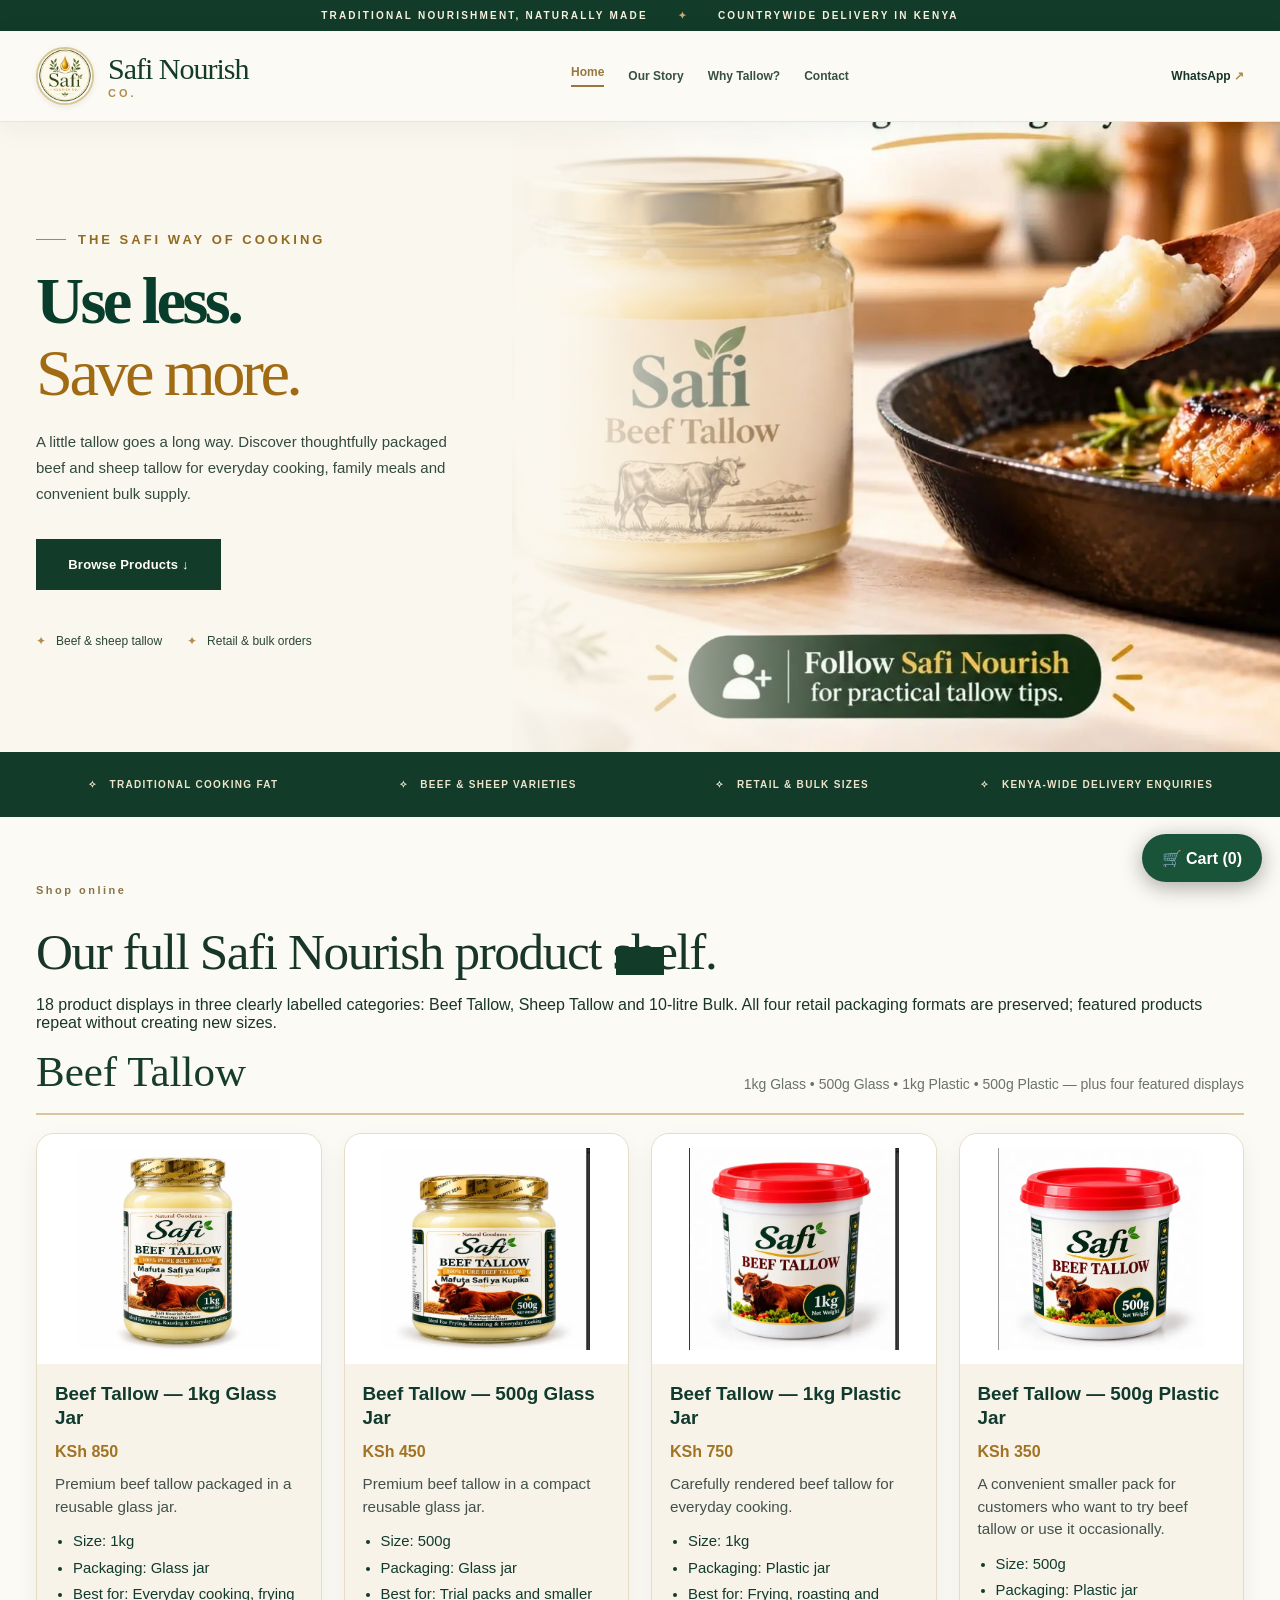
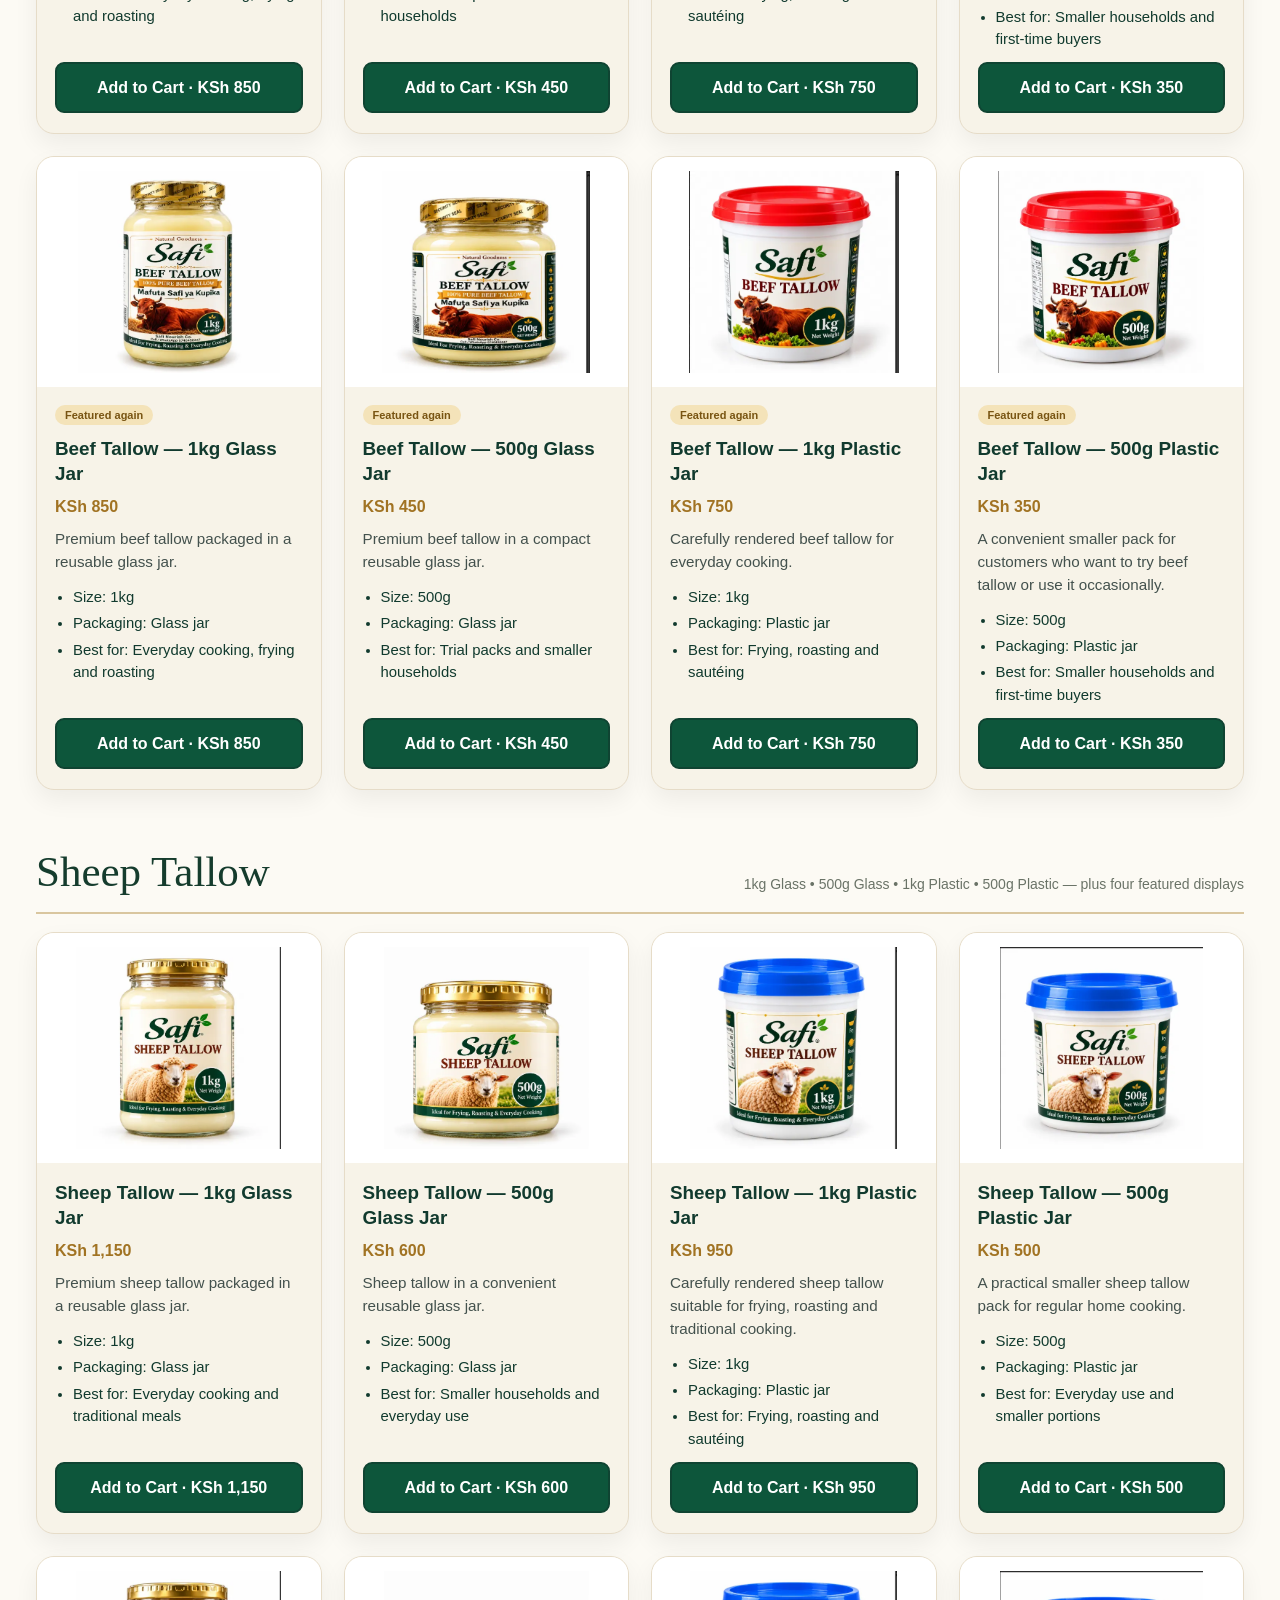
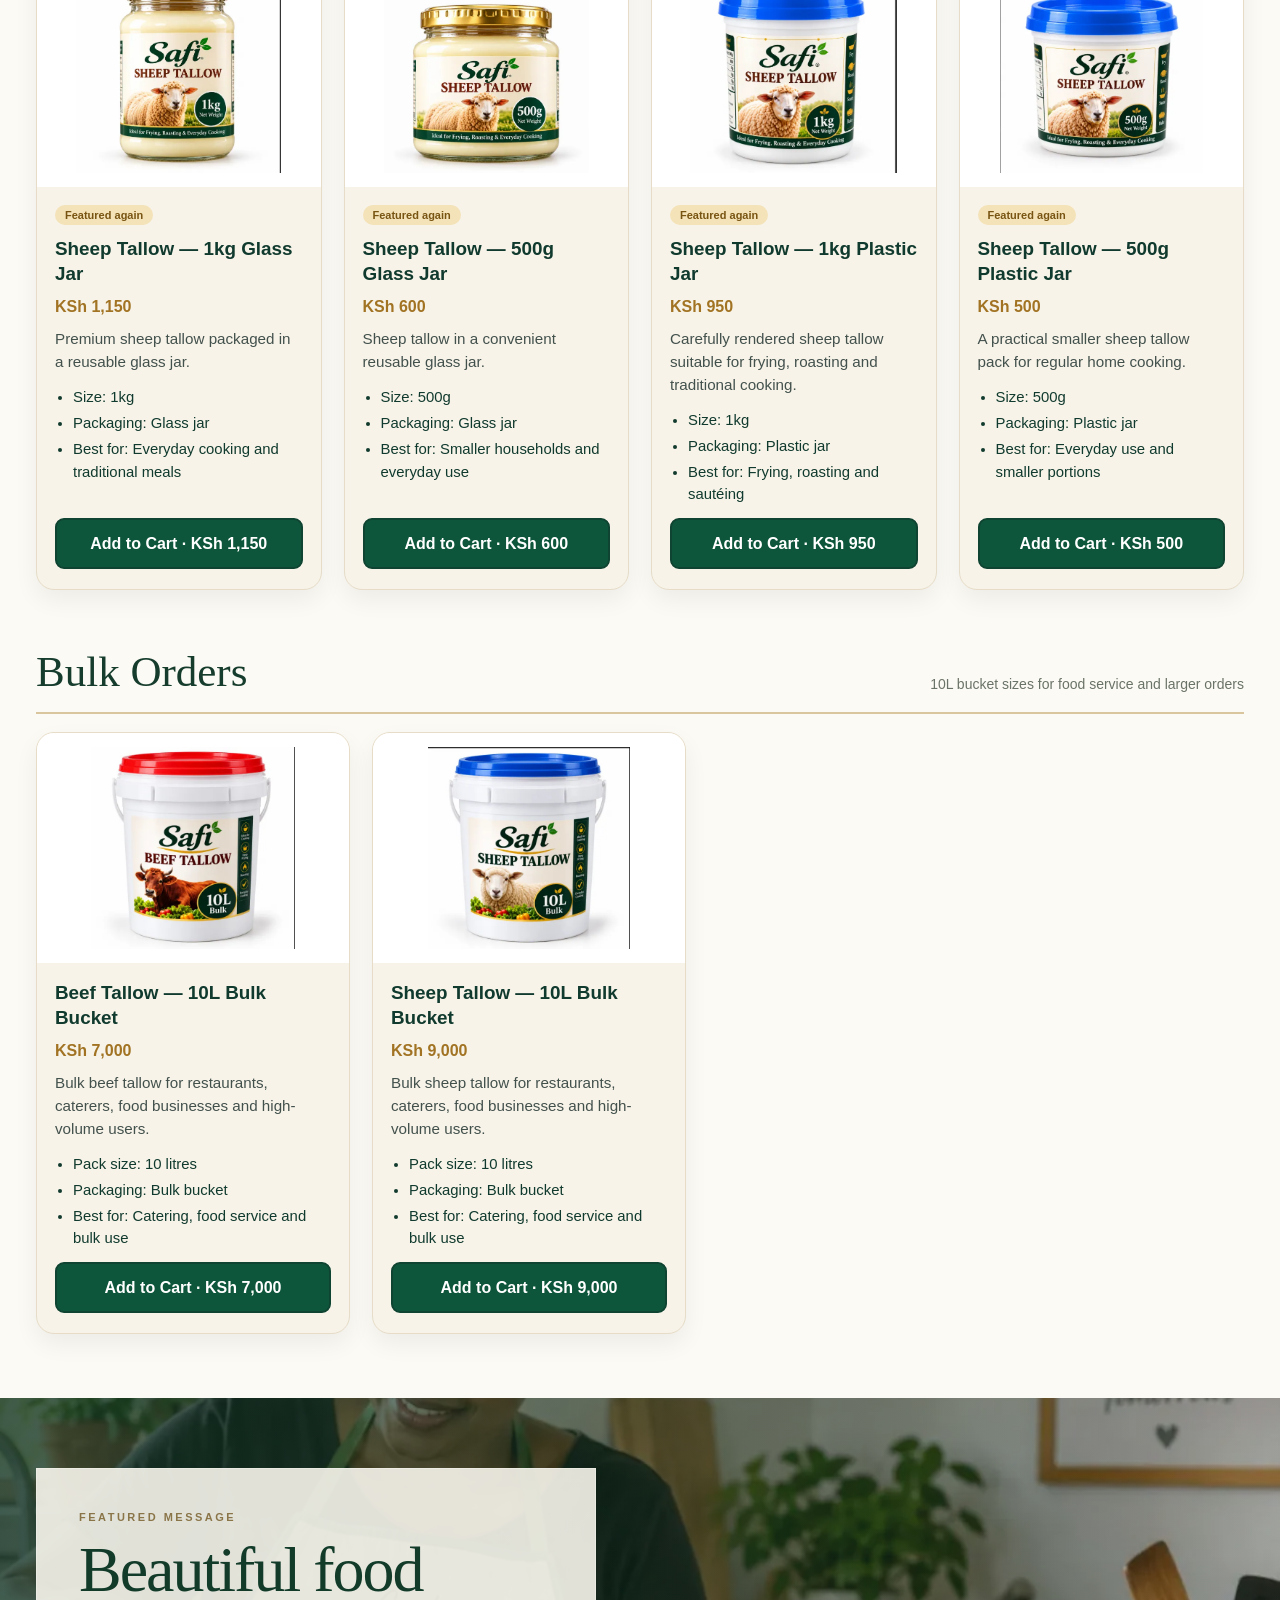
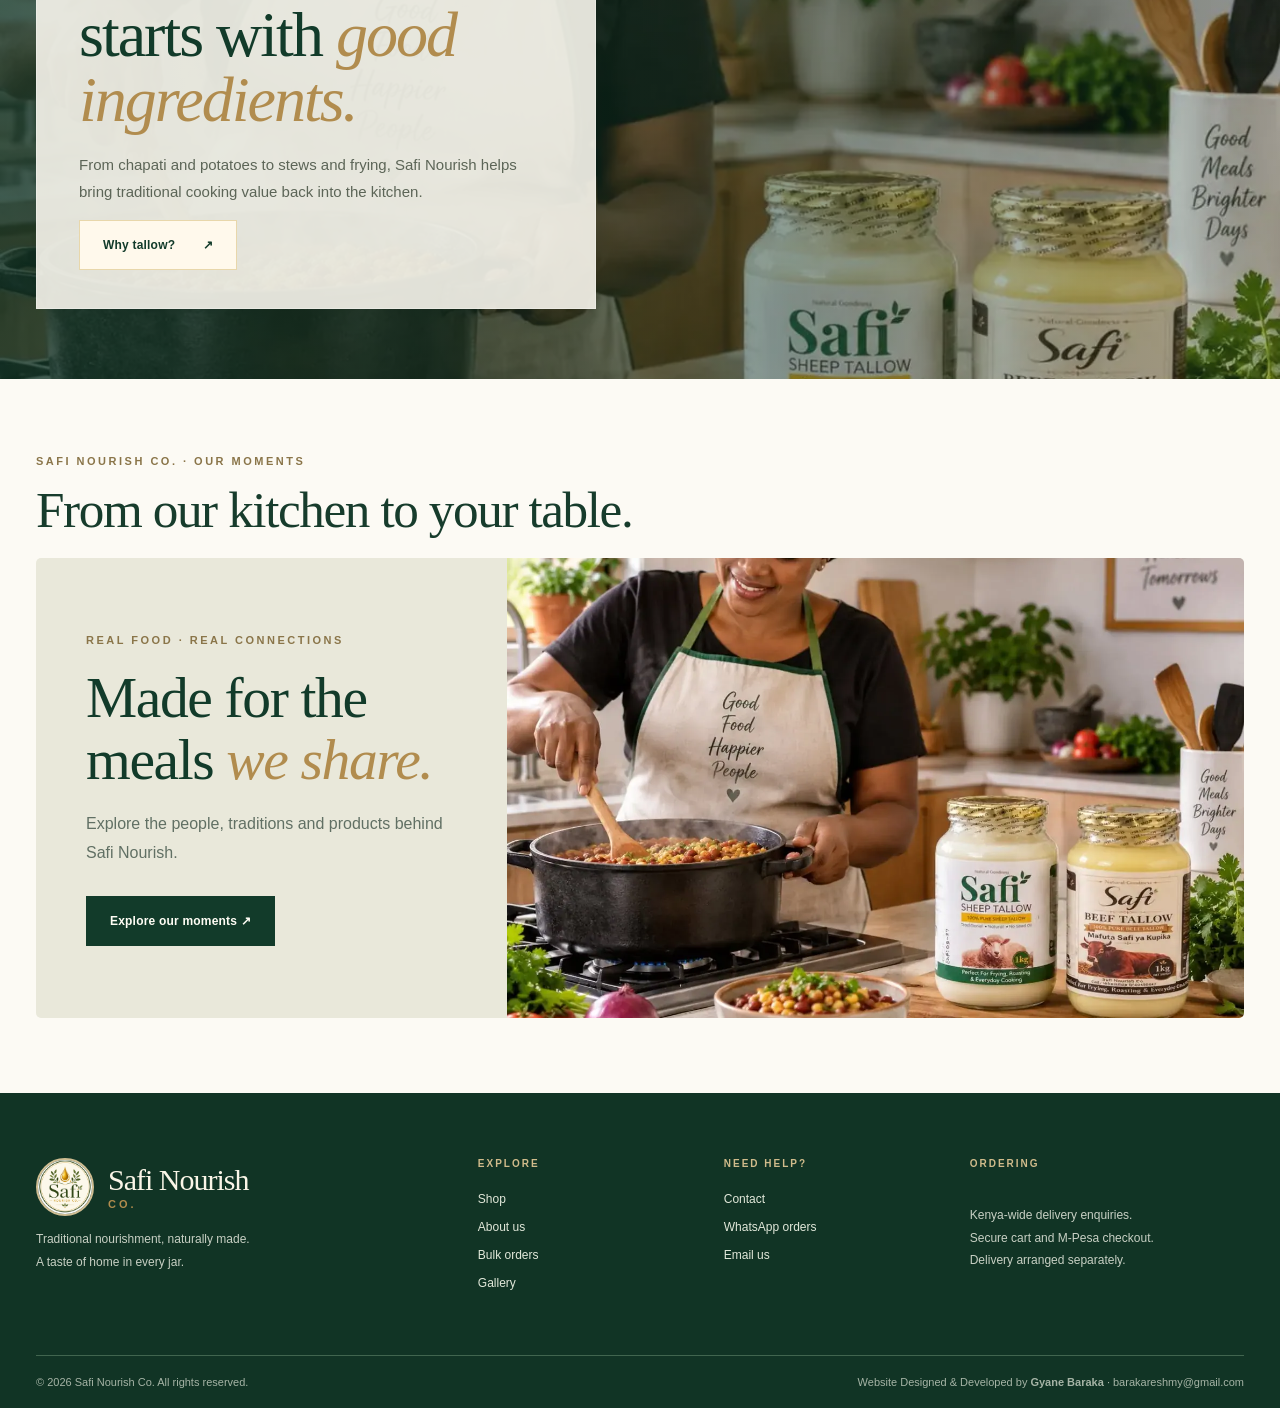
==== commit df1b16b5: "Add files via upload" ====
--- a/index.html
+++ b/index.html
@@ -1,6 +1,7 @@
 <!DOCTYPE html>
 
-<html lang="en"><head><meta charset="utf-8"/><meta content="width=device-width,initial-scale=1" name="viewport"/><meta content="#163b2a" name="theme-color"/><meta content="Safi Nourish Co. traditional beef and sheep tallow. Browse products, learn about cooking fats and shop securely online." name="description"/><title>Home | Safi Nourish Co.</title><link href="assets/favicon.webp" rel="icon" type="image/png"/><link href="styles.css" rel="stylesheet"/><script defer src="app.js"></script><script defer src="safi-checkout.js?v=live-ready-20261015"></script></head><body><div class="announcement">TRADITIONAL NOURISHMENT, NATURALLY MADE <span class="dot">✦</span> COUNTRYWIDE DELIVERY IN KENYA</div><header class="site-header">
+<html lang="en"><head><meta charset="utf-8"/><meta content="width=device-width,initial-scale=1" name="viewport"/><meta content="#163b2a" name="theme-color"/><meta content="Shop Safi Nourish beef and sheep tallow in Kenya. Choose 500g, 1kg and bulk sizes, with secure M-Pesa checkout. Delivery arranged separately." name="description"/><title>Safi Nourish | Beef &amp; Sheep Tallow in Kenya</title><link href="assets/favicon.webp" rel="icon" type="image/png"/><link href="styles.css" rel="stylesheet"/><script defer src="app.js"></script><script defer src="safi-checkout.js?v=live-ready-20261015"></script>
+<link rel="canonical" href="https://safi-nourish-co.pages.dev/"/><meta property="og:type" content="website"/><meta property="og:site_name" content="Safi Nourish Co."/><meta property="og:title" content="Safi Nourish | Beef &amp; Sheep Tallow in Kenya"/><meta property="og:description" content="Shop Safi Nourish beef and sheep tallow in Kenya. Choose 500g, 1kg and bulk sizes, with secure M-Pesa checkout. Delivery arranged separately."/><meta property="og:url" content="https://safi-nourish-co.pages.dev/"/><meta property="og:locale" content="en_KE"/><script type="application/ld+json">{"@context": "https://schema.org", "@type": "WebSite", "name": "Safi Nourish Co.", "alternateName": "Safi Nourish", "url": "https://safi-nourish-co.pages.dev/"}</script></head><body><div class="announcement">TRADITIONAL NOURISHMENT, NATURALLY MADE <span class="dot">✦</span> COUNTRYWIDE DELIVERY IN KENYA</div><header class="site-header">
 <div class="shell nav-wrap">
 <a aria-current="page" aria-label="Safi Nourish home" class="brand active" href="index.html"><img alt="Safi Nourish Co. logo" class="brand-logo-img" src="assets/real-logo.webp"/><span class="brand-words"><strong>Safi Nourish</strong><small>CO.</small></span></a>
 <button aria-controls="navigation" aria-expanded="false" aria-label="Open navigation" class="menu-toggle" id="menu-toggle">☰</button>
@@ -32,5 +33,5 @@
 </div>
 </div>
 </section>
-<section class="shell home-moments-title"><span class="eyebrow">SAFI NOURISH CO. · OUR MOMENTS</span><h2>From our kitchen to your table.</h2></section><section class="gallery-feature shell" id="our-moments"><div class="gallery-feature-copy"><span class="eyebrow">REAL FOOD · REAL CONNECTIONS</span><h2>Made for the meals <em>we share.</em></h2><p>Explore the people, traditions and products behind Safi Nourish.</p><a class="button button-dark" href="gallery.html">Explore our moments ↗</a></div><img alt="A Safi Nourish kitchen cooking scene" height="1148" src="assets/real-cooking-07.webp" width="1370"/></section></main><footer><div class="shell footer-main"><div><a class="brand footer-brand" href="index.html"><img alt="Safi Nourish Co. logo" class="brand-logo-img" src="assets/real-logo.webp"/><span class="brand-words"><strong>Safi Nourish</strong><small>CO.</small></span></a><p>Traditional nourishment, naturally made.<br/>A taste of home in every jar.</p></div><div><strong>EXPLORE</strong><a href="shop.html">Shop</a><a href="about.html">About us</a><a href="bulk.html">Bulk orders</a><a href="gallery.html">Gallery</a></div><div><strong>NEED HELP?</strong><a href="contact.html">Contact</a><a href="https://wa.me/254740450447" rel="noopener" target="_blank">WhatsApp orders</a><a href="mailto:info@safinourish.co.ke" rel="noopener noreferrer" target="_blank" title="Compose an email in Gmail to Safi Nourish">Email us</a></div><div><strong>ORDERING</strong><p>Kenya-wide delivery enquiries.<br/>Secure cart and M-Pesa checkout.<br/>Delivery arranged separately.</p></div></div><div class="shell footer-bottom"><span>© <span id="year"></span> Safi Nourish Co. All rights reserved.</span><span>Designed around the Safi tradition.</span></div></footer>
+<section class="shell home-moments-title"><span class="eyebrow">SAFI NOURISH CO. · OUR MOMENTS</span><h2>From our kitchen to your table.</h2></section><section class="gallery-feature shell" id="our-moments"><div class="gallery-feature-copy"><span class="eyebrow">REAL FOOD · REAL CONNECTIONS</span><h2>Made for the meals <em>we share.</em></h2><p>Explore the people, traditions and products behind Safi Nourish.</p><a class="button button-dark" href="gallery.html">Explore our moments ↗</a></div><img alt="A Safi Nourish kitchen cooking scene" height="1148" src="assets/real-cooking-07.webp" width="1370"/></section></main><footer><div class="shell footer-main"><div><a class="brand footer-brand" href="index.html"><img alt="Safi Nourish Co. logo" class="brand-logo-img" src="assets/real-logo.webp"/><span class="brand-words"><strong>Safi Nourish</strong><small>CO.</small></span></a><p>Traditional nourishment, naturally made.<br/>A taste of home in every jar.</p></div><div><strong>EXPLORE</strong><a href="shop.html">Shop</a><a href="about.html">About us</a><a href="bulk.html">Bulk orders</a><a href="gallery.html">Gallery</a></div><div><strong>NEED HELP?</strong><a href="contact.html">Contact</a><a href="https://wa.me/254740450447" rel="noopener" target="_blank">WhatsApp orders</a><a href="mailto:info@safinourish.co.ke" rel="noopener noreferrer" target="_blank" title="Compose an email in Gmail to Safi Nourish">Email us</a></div><div><strong>ORDERING</strong><p>Kenya-wide delivery enquiries.<br/>Secure cart and M-Pesa checkout.<br/>Delivery arranged separately.</p></div></div><div class="shell footer-bottom"><span>© <span id="year"></span> Safi Nourish Co. All rights reserved.</span><span>Website Designed &amp; Developed by <strong>Gyane Baraka</strong> · <a href="mailto:barakareshmy@gmail.com">barakareshmy@gmail.com</a></span></div></footer>
 <div aria-live="polite" class="toast" id="toast" role="status"></div></body></html>
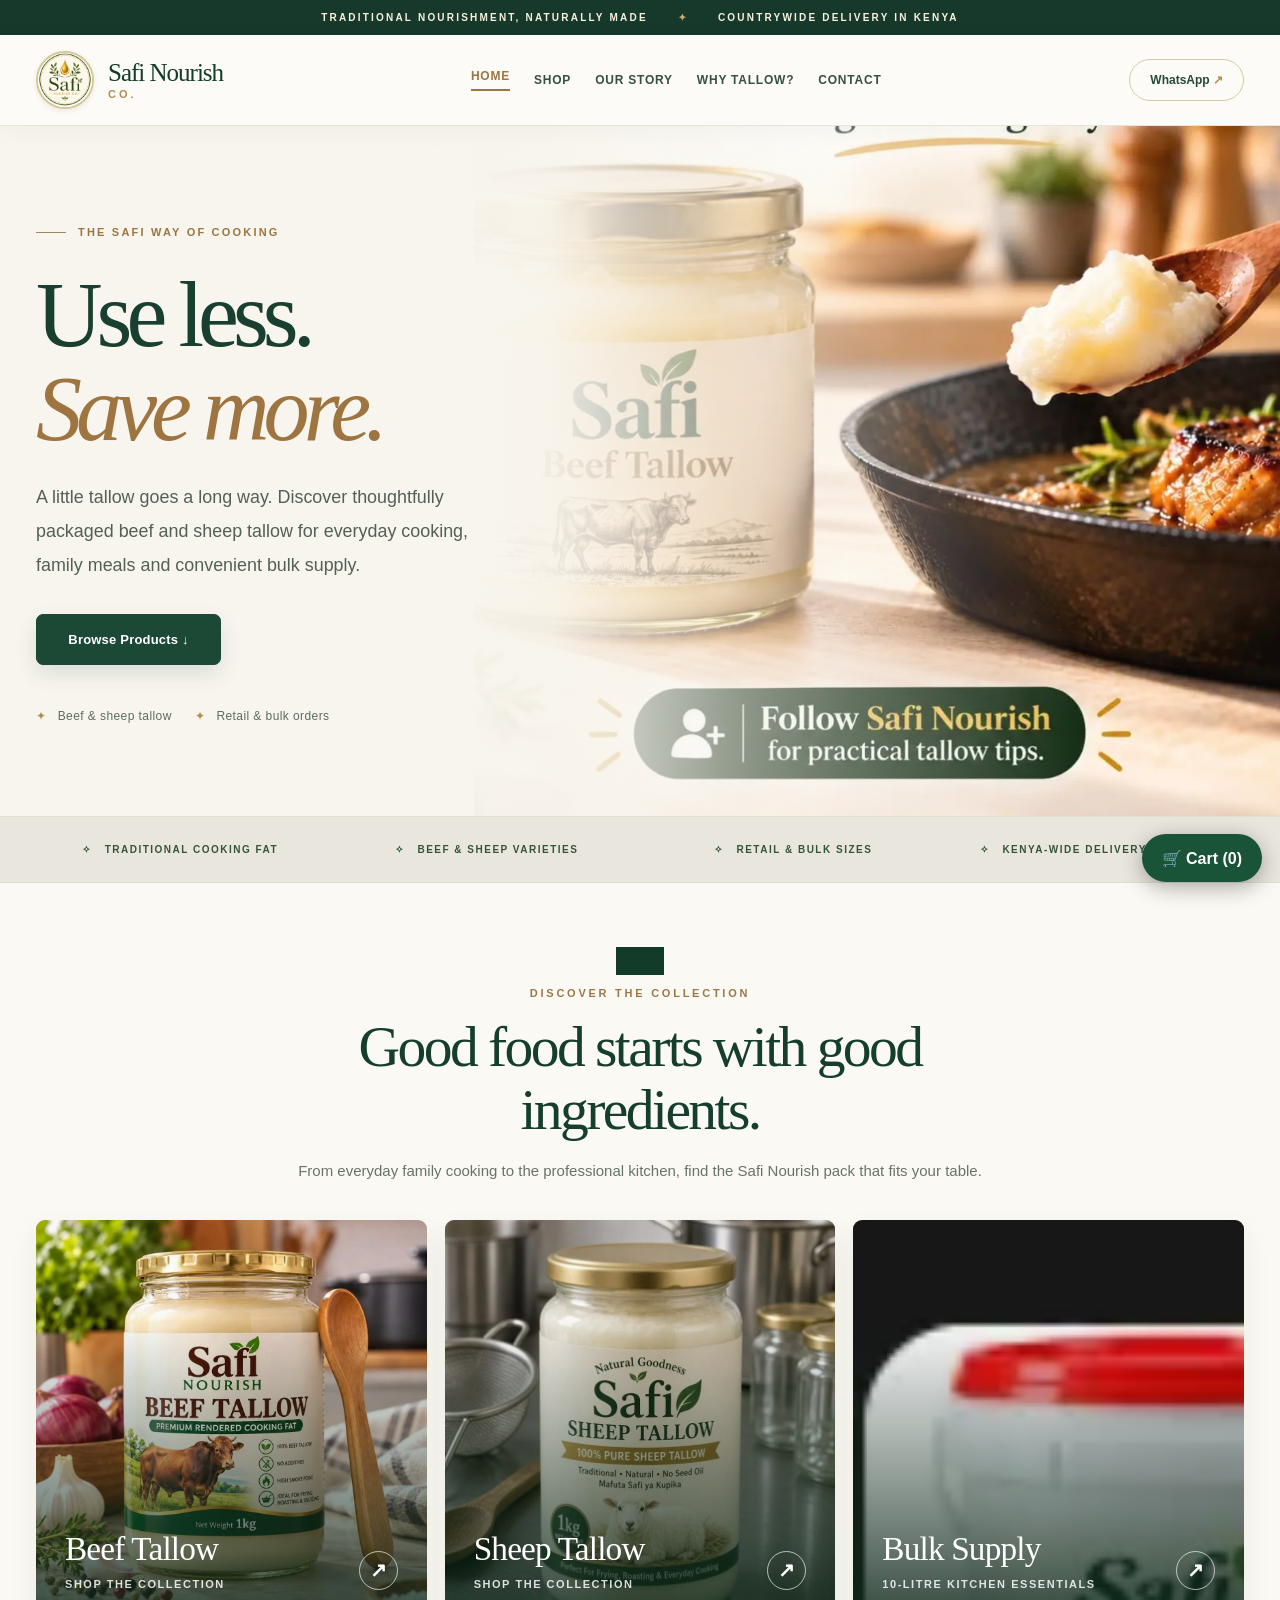
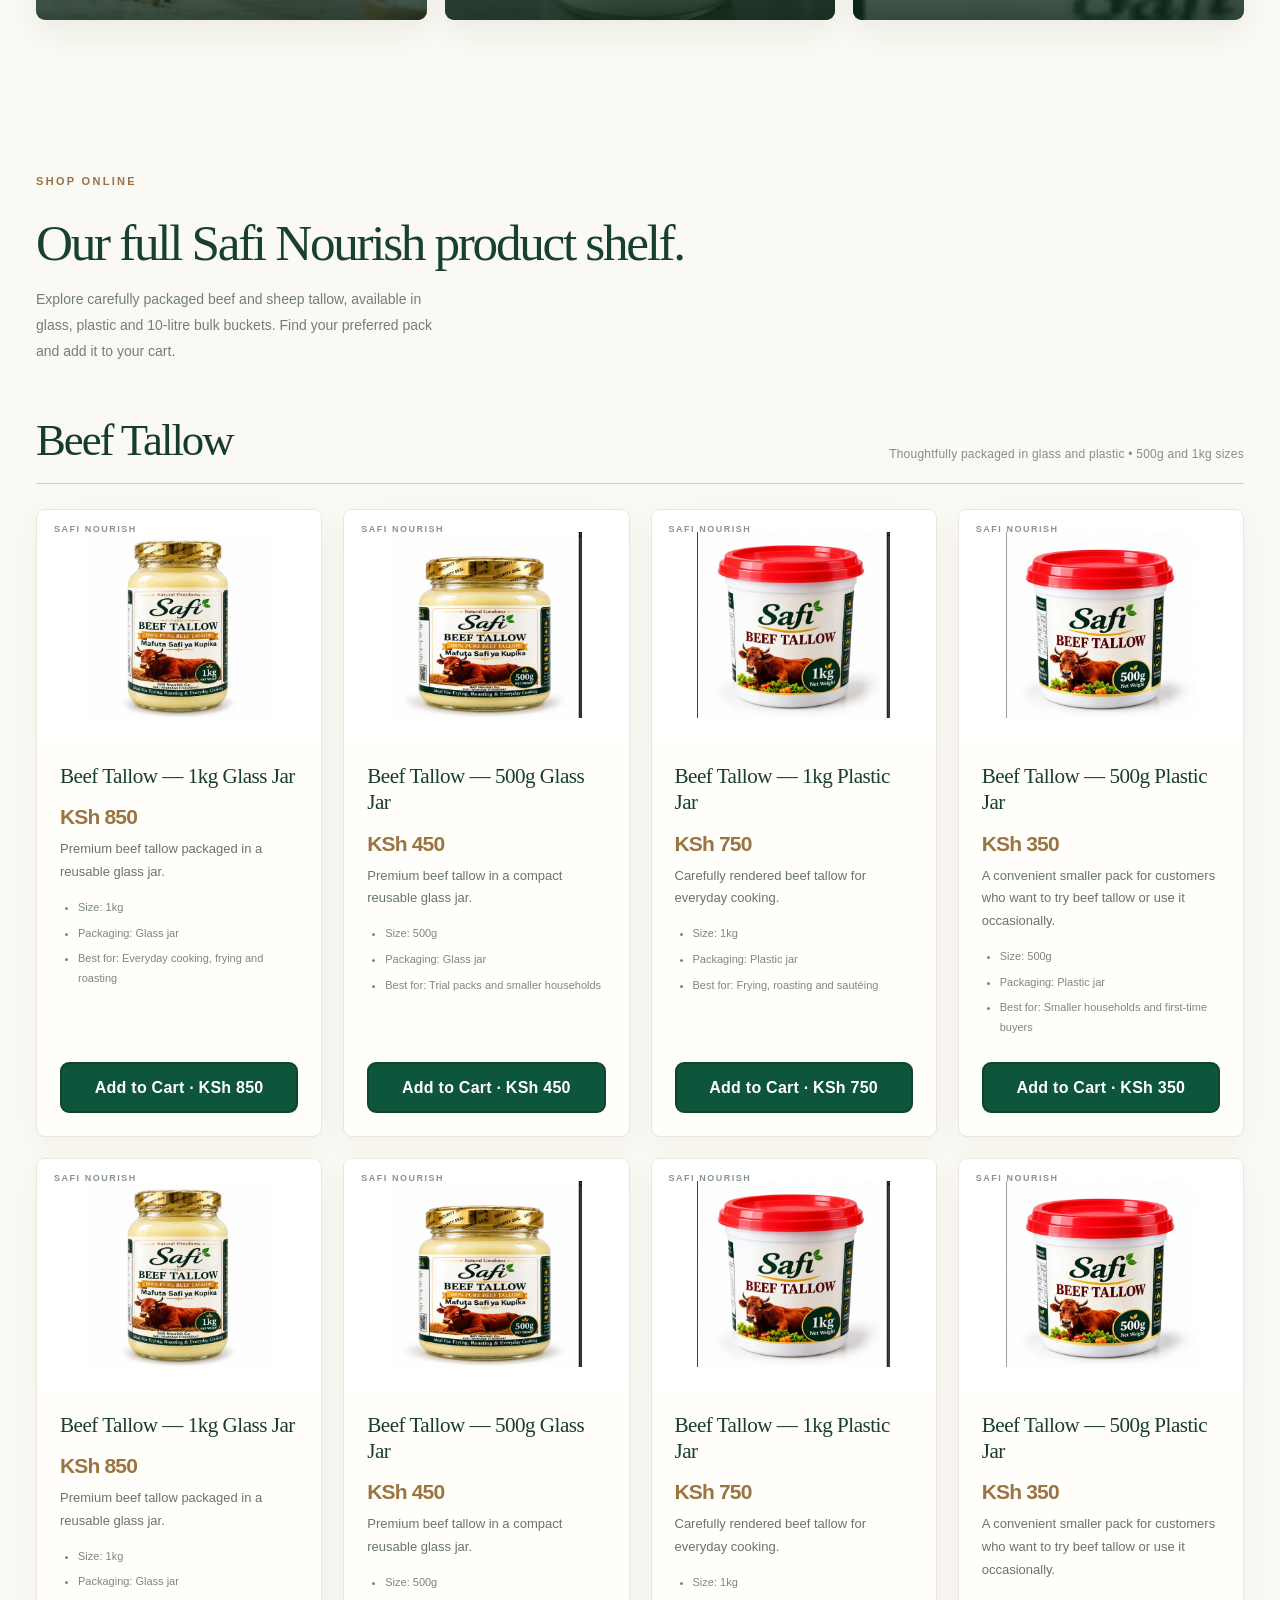
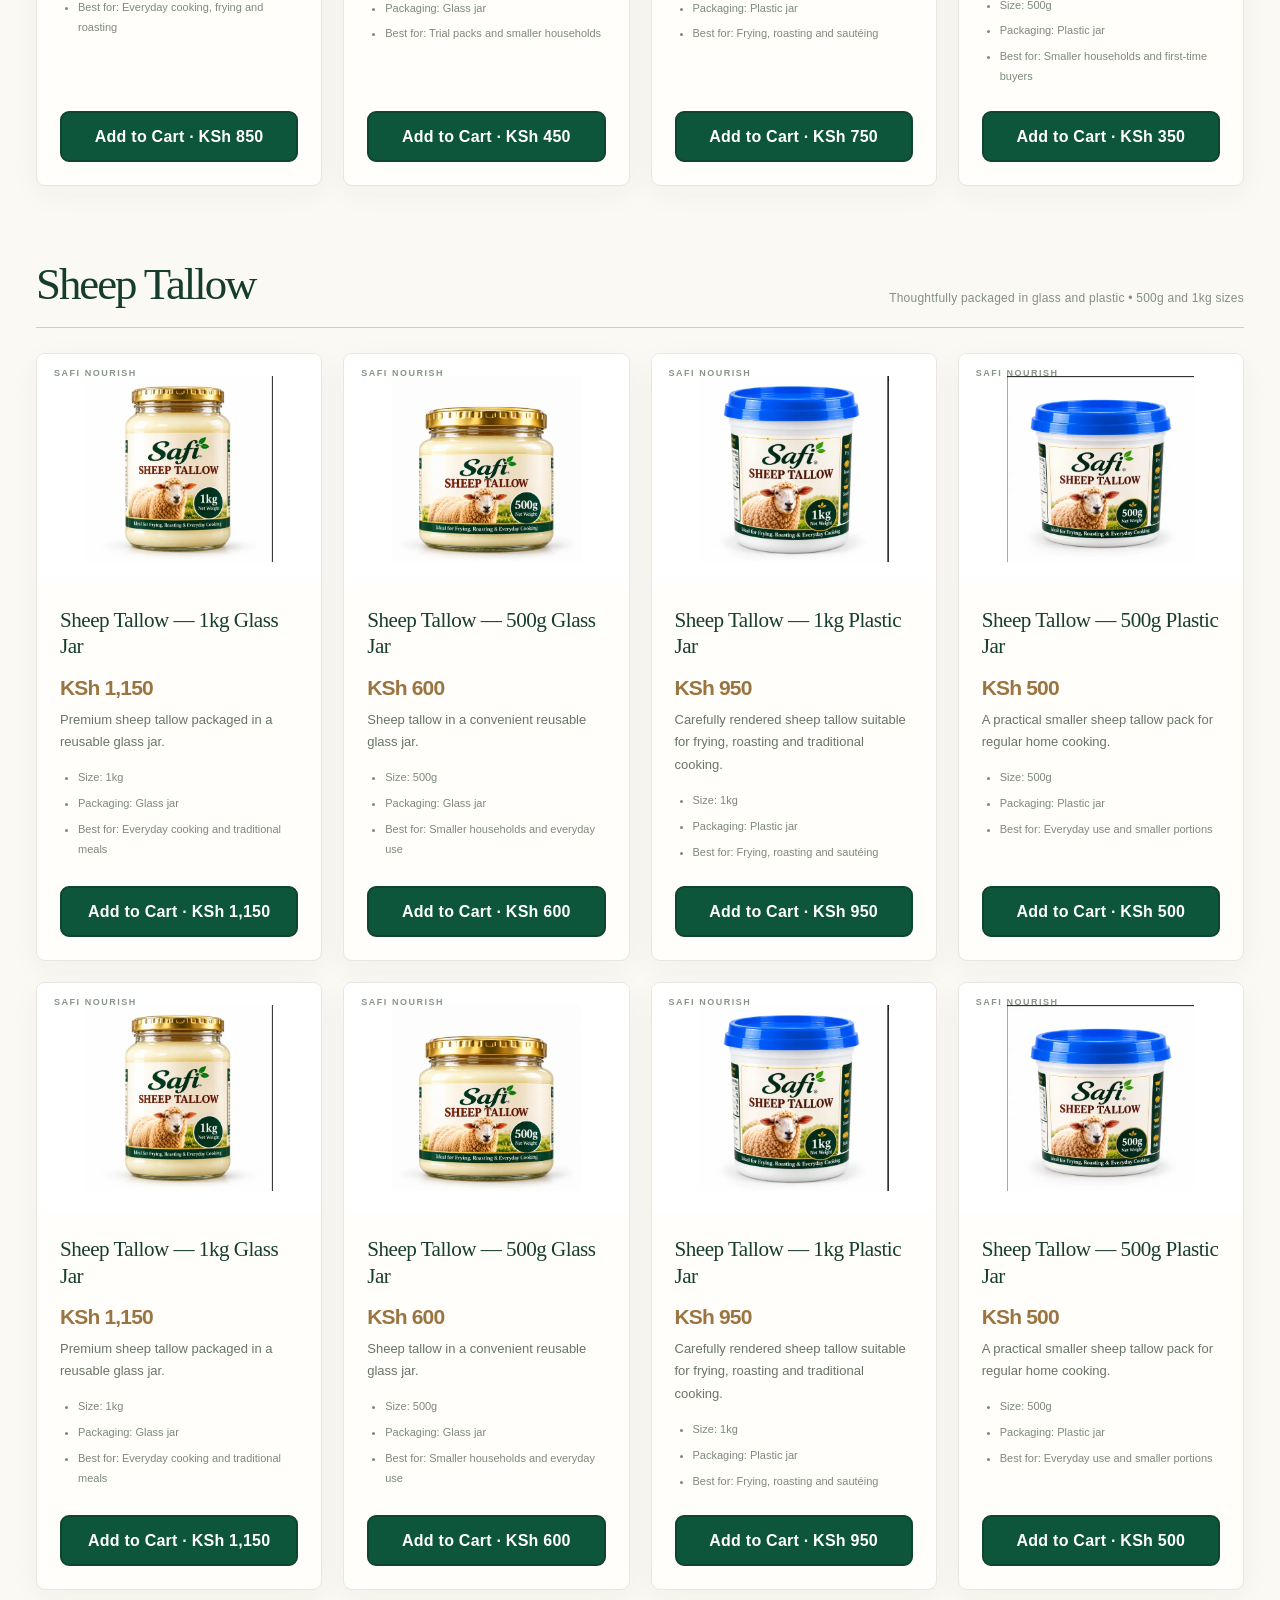
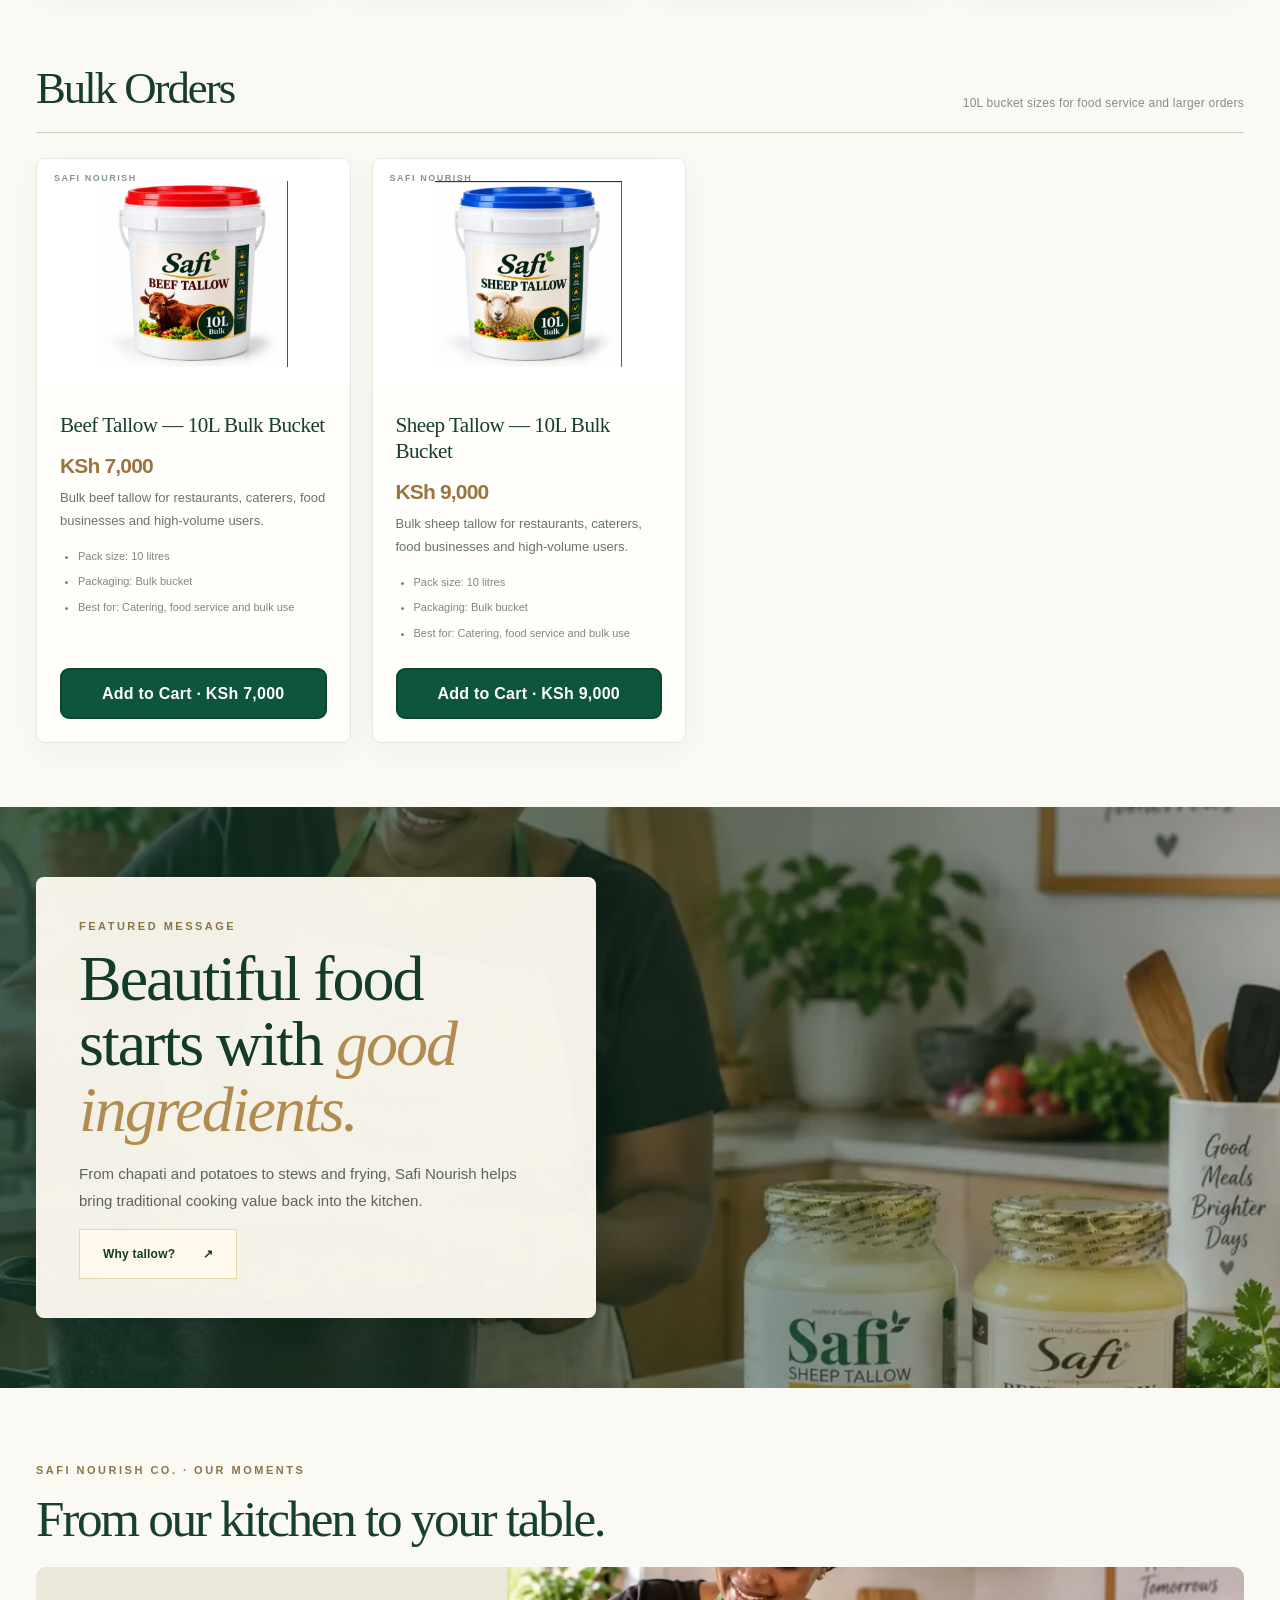
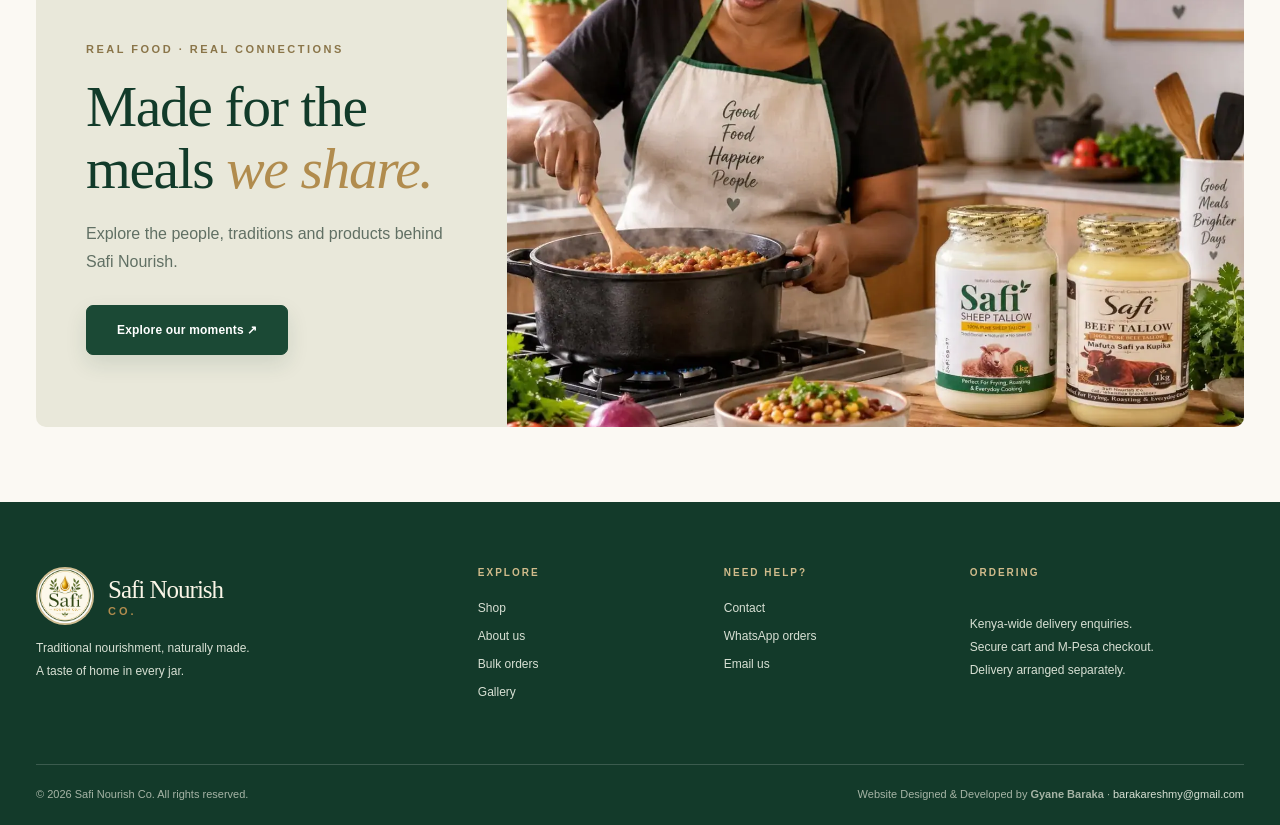
==== commit 5ed92397: "Add files via upload" ====
--- a/index.html
+++ b/index.html
@@ -5,7 +5,7 @@
 <div class="shell nav-wrap">
 <a aria-current="page" aria-label="Safi Nourish home" class="brand active" href="index.html"><img alt="Safi Nourish Co. logo" class="brand-logo-img" src="assets/real-logo.webp"/><span class="brand-words"><strong>Safi Nourish</strong><small>CO.</small></span></a>
 <button aria-controls="navigation" aria-expanded="false" aria-label="Open navigation" class="menu-toggle" id="menu-toggle">☰</button>
-<nav aria-label="Main navigation" class="navigation" id="navigation"><a aria-current="page" class="active" href="index.html">Home</a><a href="about.html">Our Story</a><a href="why-tallow.html">Why Tallow?</a><a href="contact.html">Contact</a></nav>
+<nav aria-label="Main navigation" class="navigation" id="navigation"><a aria-current="page" class="active" href="index.html">Home</a><a href="shop.html">Shop</a><a href="about.html">Our Story</a><a href="why-tallow.html">Why Tallow?</a><a href="contact.html">Contact</a></nav>
 <div class="nav-actions"><a class="whatsapp-link" href="https://wa.me/254740450447" rel="noopener" target="_blank">WhatsApp <span>↗</span></a></div>
 </div>
 </header><main>
@@ -21,8 +21,9 @@
 </div><div aria-label="Safi Nourish beef and sheep tallow jars displayed together in a warm kitchen setting" class="approved-hero-picture" role="img"></div>
 </section>
 <section aria-label="Safi Nourish highlights" class="benefit-bar"><div class="shell benefit-grid"><span>✧   TRADITIONAL COOKING FAT</span><span>✧   BEEF &amp; SHEEP VARIETIES</span><span>✧   RETAIL &amp; BULK SIZES</span><span>✧   KENYA-WIDE DELIVERY ENQUIRIES</span></div></section>
+<section class="safi-category-intro shell" aria-label="Explore tallow collections"><div class="safi-category-heading"><span class="safi-kicker">Discover the collection</span><h2>Good food starts with good ingredients.</h2><p>From everyday family cooking to the professional kitchen, find the Safi Nourish pack that fits your table.</p></div><div class="safi-category-grid"><a class="safi-category-tile" href="#beef-1kg-glass"><img src="assets/actual-beef-glass-1kg.webp" alt="Explore Safi Nourish beef tallow" loading="lazy"/><div class="safi-category-label"><div><span>Beef Tallow</span><small>Shop the collection</small></div><b class="safi-category-arrow" aria-hidden="true">↗</b></div></a><a class="safi-category-tile" href="#sheep-1kg-glass"><img src="assets/actual-sheep-glass-1kg.webp" alt="Explore Safi Nourish sheep tallow" loading="lazy"/><div class="safi-category-label"><div><span>Sheep Tallow</span><small>Shop the collection</small></div><b class="safi-category-arrow" aria-hidden="true">↗</b></div></a><a class="safi-category-tile" href="#beef-10l-bulk"><img src="assets/actual-beef-bulk-10l.webp" alt="Explore bulk tallow buckets for food businesses" loading="lazy"/><div class="safi-category-label"><div><span>Bulk Supply</span><small>10-litre kitchen essentials</small></div><b class="safi-category-arrow" aria-hidden="true">↗</b></div></a></div></section>
 <section class="section shell homepage-product-shelf actual-products-section" id="products">
-<div class="section-heading section-heading-tight"><div><p class="eyebrow">Shop online</p><h2>Our full Safi Nourish product shelf.</h2></div><p class="section-copy">18 product displays in three clearly labelled categories: Beef Tallow, Sheep Tallow and 10-litre Bulk. All four retail packaging formats are preserved; featured products repeat without creating new sizes.</p></div><div class="grouped-shelf-wrapper"><section class="product-group beef-group"><div class="product-group-heading"><h3>Beef Tallow</h3><p>1kg Glass • 500g Glass • 1kg Plastic • 500g Plastic — plus four featured displays</p></div><div class="actual-shelf-grid grouped-row"><article class="actual-shelf-card grouped-card" id="beef-1kg-glass"><div class="actual-shelf-image"><img alt="Beef Tallow — 1kg Glass Jar" src="assets/product-beef-1kg-glass.webp"/></div><div class="actual-shelf-body"><h3>Beef Tallow — 1kg Glass Jar</h3><p class="actual-price">KES 850.00</p><p class="actual-desc">Premium beef tallow packaged in a reusable glass jar.</p><ul class="actual-meta"><li>Size: 1kg</li><li>Packaging: Glass jar</li><li>Best for: Everyday cooking, frying and roasting</li></ul><a data-safi-sku="beef-glass-1000" class="actual-shop-btn" href="#safi-cart">Add to Cart</a></div></article><article class="actual-shelf-card grouped-card" id="beef-500g-glass"><div class="actual-shelf-image"><img alt="Beef Tallow — 500g Glass Jar" src="assets/product-beef-500g-glass.webp"/></div><div class="actual-shelf-body"><h3>Beef Tallow — 500g Glass Jar</h3><p class="actual-price">KES 450</p><p class="actual-desc">Premium beef tallow in a compact reusable glass jar.</p><ul class="actual-meta"><li>Size: 500g</li><li>Packaging: Glass jar</li><li>Best for: Trial packs and smaller households</li></ul><a data-safi-sku="beef-glass-500" class="actual-shop-btn" href="#safi-cart">Add to Cart</a></div></article><article class="actual-shelf-card grouped-card" id="beef-1kg-plastic"><div class="actual-shelf-image"><img alt="Beef Tallow — 1kg Plastic Jar" src="assets/product-beef-1kg-plastic.webp"/></div><div class="actual-shelf-body"><h3>Beef Tallow — 1kg Plastic Jar</h3><p class="actual-price">KES 750.00</p><p class="actual-desc">Carefully rendered beef tallow for everyday cooking.</p><ul class="actual-meta"><li>Size: 1kg</li><li>Packaging: Plastic jar</li><li>Best for: Frying, roasting and sautéing</li></ul><a data-safi-sku="beef-plastic-1000" class="actual-shop-btn" href="#safi-cart">Add to Cart</a></div></article><article class="actual-shelf-card grouped-card" id="beef-500g-plastic"><div class="actual-shelf-image"><img alt="Beef Tallow — 500g Plastic Jar" src="assets/product-beef-500g-plastic.webp"/></div><div class="actual-shelf-body"><h3>Beef Tallow — 500g Plastic Jar</h3><p class="actual-price">KES 350</p><p class="actual-desc">A convenient smaller pack for customers who want to try beef tallow or use it occasionally.</p><ul class="actual-meta"><li>Size: 500g</li><li>Packaging: Plastic jar</li><li>Best for: Smaller households and first-time buyers</li></ul><a data-safi-sku="beef-plastic-500" class="actual-shop-btn" href="#safi-cart">Add to Cart</a></div></article><article class="actual-shelf-card grouped-card" id="featured-beef-1"><div class="actual-shelf-image"><img alt="Beef Tallow — 1kg Glass Jar" src="assets/product-beef-1kg-glass.webp"/></div><div class="actual-shelf-body"><span class="featured-placement">Featured again</span><h3>Beef Tallow — 1kg Glass Jar</h3><p class="actual-price">KES 850.00</p><p class="actual-desc">Premium beef tallow packaged in a reusable glass jar.</p><ul class="actual-meta"><li>Size: 1kg</li><li>Packaging: Glass jar</li><li>Best for: Everyday cooking, frying and roasting</li></ul><a data-safi-sku="beef-glass-1000" class="actual-shop-btn" href="#safi-cart">Add to Cart</a></div></article><article class="actual-shelf-card grouped-card" id="featured-beef-2"><div class="actual-shelf-image"><img alt="Beef Tallow — 500g Glass Jar" src="assets/product-beef-500g-glass.webp"/></div><div class="actual-shelf-body"><span class="featured-placement">Featured again</span><h3>Beef Tallow — 500g Glass Jar</h3><p class="actual-price">KES 450</p><p class="actual-desc">Premium beef tallow in a compact reusable glass jar.</p><ul class="actual-meta"><li>Size: 500g</li><li>Packaging: Glass jar</li><li>Best for: Trial packs and smaller households</li></ul><a data-safi-sku="beef-glass-500" class="actual-shop-btn" href="#safi-cart">Add to Cart</a></div></article><article class="actual-shelf-card grouped-card" id="featured-beef-3"><div class="actual-shelf-image"><img alt="Beef Tallow — 1kg Plastic Jar" src="assets/product-beef-1kg-plastic.webp"/></div><div class="actual-shelf-body"><span class="featured-placement">Featured again</span><h3>Beef Tallow — 1kg Plastic Jar</h3><p class="actual-price">KES 750.00</p><p class="actual-desc">Carefully rendered beef tallow for everyday cooking.</p><ul class="actual-meta"><li>Size: 1kg</li><li>Packaging: Plastic jar</li><li>Best for: Frying, roasting and sautéing</li></ul><a data-safi-sku="beef-plastic-1000" class="actual-shop-btn" href="#safi-cart">Add to Cart</a></div></article><article class="actual-shelf-card grouped-card" id="featured-beef-4"><div class="actual-shelf-image"><img alt="Beef Tallow — 500g Plastic Jar" src="assets/product-beef-500g-plastic.webp"/></div><div class="actual-shelf-body"><span class="featured-placement">Featured again</span><h3>Beef Tallow — 500g Plastic Jar</h3><p class="actual-price">KES 350</p><p class="actual-desc">A convenient smaller pack for customers who want to try beef tallow or use it occasionally.</p><ul class="actual-meta"><li>Size: 500g</li><li>Packaging: Plastic jar</li><li>Best for: Smaller households and first-time buyers</li></ul><a data-safi-sku="beef-plastic-500" class="actual-shop-btn" href="#safi-cart">Add to Cart</a></div></article></div></section><section class="product-group sheep-group"><div class="product-group-heading"><h3>Sheep Tallow</h3><p>1kg Glass • 500g Glass • 1kg Plastic • 500g Plastic — plus four featured displays</p></div><div class="actual-shelf-grid grouped-row"><article class="actual-shelf-card grouped-card" id="sheep-1kg-glass"><div class="actual-shelf-image"><img alt="Sheep Tallow — 1kg Glass Jar" src="assets/product-sheep-1kg-glass.webp"/></div><div class="actual-shelf-body"><h3>Sheep Tallow — 1kg Glass Jar</h3><p class="actual-price">KES 1,150.00</p><p class="actual-desc">Premium sheep tallow packaged in a reusable glass jar.</p><ul class="actual-meta"><li>Size: 1kg</li><li>Packaging: Glass jar</li><li>Best for: Everyday cooking and traditional meals</li></ul><a data-safi-sku="sheep-glass-1000" class="actual-shop-btn" href="#safi-cart">Add to Cart</a></div></article><article class="actual-shelf-card grouped-card" id="sheep-500g-glass"><div class="actual-shelf-image"><img alt="Sheep Tallow — 500g Glass Jar" src="assets/product-sheep-500g-glass.webp"/></div><div class="actual-shelf-body"><h3>Sheep Tallow — 500g Glass Jar</h3><p class="actual-price">KES 600.00</p><p class="actual-desc">Sheep tallow in a convenient reusable glass jar.</p><ul class="actual-meta"><li>Size: 500g</li><li>Packaging: Glass jar</li><li>Best for: Smaller households and everyday use</li></ul><a data-safi-sku="sheep-glass-500" class="actual-shop-btn" href="#safi-cart">Add to Cart</a></div></article><article class="actual-shelf-card grouped-card" id="sheep-1kg-plastic"><div class="actual-shelf-image"><img alt="Sheep Tallow — 1kg Plastic Jar" src="assets/product-sheep-1kg-plastic.webp"/></div><div class="actual-shelf-body"><h3>Sheep Tallow — 1kg Plastic Jar</h3><p class="actual-price">KES 950.00</p><p class="actual-desc">Carefully rendered sheep tallow suitable for frying, roasting and traditional cooking.</p><ul class="actual-meta"><li>Size: 1kg</li><li>Packaging: Plastic jar</li><li>Best for: Frying, roasting and sautéing</li></ul><a data-safi-sku="sheep-plastic-1000" class="actual-shop-btn" href="#safi-cart">Add to Cart</a></div></article><article class="actual-shelf-card grouped-card" id="sheep-500g-plastic"><div class="actual-shelf-image"><img alt="Sheep Tallow — 500g Plastic Jar" src="assets/product-sheep-500g-plastic.webp"/></div><div class="actual-shelf-body"><h3>Sheep Tallow — 500g Plastic Jar</h3><p class="actual-price">KES 500</p><p class="actual-desc">A practical smaller sheep tallow pack for regular home cooking.</p><ul class="actual-meta"><li>Size: 500g</li><li>Packaging: Plastic jar</li><li>Best for: Everyday use and smaller portions</li></ul><a data-safi-sku="sheep-plastic-500" class="actual-shop-btn" href="#safi-cart">Add to Cart</a></div></article><article class="actual-shelf-card grouped-card" id="featured-sheep-1"><div class="actual-shelf-image"><img alt="Sheep Tallow — 1kg Glass Jar" src="assets/product-sheep-1kg-glass.webp"/></div><div class="actual-shelf-body"><span class="featured-placement">Featured again</span><h3>Sheep Tallow — 1kg Glass Jar</h3><p class="actual-price">KES 1,150.00</p><p class="actual-desc">Premium sheep tallow packaged in a reusable glass jar.</p><ul class="actual-meta"><li>Size: 1kg</li><li>Packaging: Glass jar</li><li>Best for: Everyday cooking and traditional meals</li></ul><a data-safi-sku="sheep-glass-1000" class="actual-shop-btn" href="#safi-cart">Add to Cart</a></div></article><article class="actual-shelf-card grouped-card" id="featured-sheep-2"><div class="actual-shelf-image"><img alt="Sheep Tallow — 500g Glass Jar" src="assets/product-sheep-500g-glass.webp"/></div><div class="actual-shelf-body"><span class="featured-placement">Featured again</span><h3>Sheep Tallow — 500g Glass Jar</h3><p class="actual-price">KES 600.00</p><p class="actual-desc">Sheep tallow in a convenient reusable glass jar.</p><ul class="actual-meta"><li>Size: 500g</li><li>Packaging: Glass jar</li><li>Best for: Smaller households and everyday use</li></ul><a data-safi-sku="sheep-glass-500" class="actual-shop-btn" href="#safi-cart">Add to Cart</a></div></article><article class="actual-shelf-card grouped-card" id="featured-sheep-3"><div class="actual-shelf-image"><img alt="Sheep Tallow — 1kg Plastic Jar" src="assets/product-sheep-1kg-plastic.webp"/></div><div class="actual-shelf-body"><span class="featured-placement">Featured again</span><h3>Sheep Tallow — 1kg Plastic Jar</h3><p class="actual-price">KES 950.00</p><p class="actual-desc">Carefully rendered sheep tallow suitable for frying, roasting and traditional cooking.</p><ul class="actual-meta"><li>Size: 1kg</li><li>Packaging: Plastic jar</li><li>Best for: Frying, roasting and sautéing</li></ul><a data-safi-sku="sheep-plastic-1000" class="actual-shop-btn" href="#safi-cart">Add to Cart</a></div></article><article class="actual-shelf-card grouped-card" id="featured-sheep-4"><div class="actual-shelf-image"><img alt="Sheep Tallow — 500g Plastic Jar" src="assets/product-sheep-500g-plastic.webp"/></div><div class="actual-shelf-body"><span class="featured-placement">Featured again</span><h3>Sheep Tallow — 500g Plastic Jar</h3><p class="actual-price">KES 500</p><p class="actual-desc">A practical smaller sheep tallow pack for regular home cooking.</p><ul class="actual-meta"><li>Size: 500g</li><li>Packaging: Plastic jar</li><li>Best for: Everyday use and smaller portions</li></ul><a data-safi-sku="sheep-plastic-500" class="actual-shop-btn" href="#safi-cart">Add to Cart</a></div></article></div></section><section class="product-group bulk-group"><div class="product-group-heading"><h3>Bulk Orders</h3><p>10L bucket sizes for food service and larger orders</p></div><div class="actual-shelf-grid grouped-row bulk-row"><article class="actual-shelf-card grouped-card" id="beef-10l-bulk"><div class="actual-shelf-image"><img alt="Beef Tallow — 10L Bulk Bucket" src="assets/product-beef-10l-bulk.webp"/></div><div class="actual-shelf-body"><h3>Beef Tallow — 10L Bulk Bucket</h3><p class="actual-price">KES 7,000.00</p><p class="actual-desc">Bulk beef tallow for restaurants, caterers, food businesses and high-volume users.</p><ul class="actual-meta"><li>Pack size: 10 litres</li><li>Packaging: Bulk bucket</li><li>Best for: Catering, food service and bulk use</li></ul><a data-safi-sku="beef-bulk-10000" class="actual-shop-btn" href="#safi-cart">Add to Cart</a></div></article><article class="actual-shelf-card grouped-card" id="sheep-10l-bulk"><div class="actual-shelf-image"><img alt="Sheep Tallow — 10L Bulk Bucket" src="assets/product-sheep-10l-bulk.webp"/></div><div class="actual-shelf-body"><h3>Sheep Tallow — 10L Bulk Bucket</h3><p class="actual-price">KES 9,000.00</p><p class="actual-desc">Bulk sheep tallow for restaurants, caterers, food businesses and high-volume users.</p><ul class="actual-meta"><li>Pack size: 10 litres</li><li>Packaging: Bulk bucket</li><li>Best for: Catering, food service and bulk use</li></ul><a data-safi-sku="sheep-bulk-10000" class="actual-shop-btn" href="#safi-cart">Add to Cart</a></div></article></div></section></div></section>
+<div class="section-heading section-heading-tight"><div><p class="eyebrow">Shop online</p><h2>Our full Safi Nourish product shelf.</h2></div><p class="section-copy">Explore carefully packaged beef and sheep tallow, available in glass, plastic and 10-litre bulk buckets. Find your preferred pack and add it to your cart.</p></div><div class="grouped-shelf-wrapper"><section class="product-group beef-group"><div class="product-group-heading"><h3>Beef Tallow</h3><p>Thoughtfully packaged in glass and plastic • 500g and 1kg sizes</p></div><div class="actual-shelf-grid grouped-row"><article class="actual-shelf-card grouped-card" id="beef-1kg-glass"><div class="actual-shelf-image"><img alt="Beef Tallow — 1kg Glass Jar" src="assets/product-beef-1kg-glass.webp"/></div><div class="actual-shelf-body"><h3>Beef Tallow — 1kg Glass Jar</h3><p class="actual-price">KES 850.00</p><p class="actual-desc">Premium beef tallow packaged in a reusable glass jar.</p><ul class="actual-meta"><li>Size: 1kg</li><li>Packaging: Glass jar</li><li>Best for: Everyday cooking, frying and roasting</li></ul><a data-safi-sku="beef-glass-1000" class="actual-shop-btn" href="#safi-cart">Add to Cart</a></div></article><article class="actual-shelf-card grouped-card" id="beef-500g-glass"><div class="actual-shelf-image"><img alt="Beef Tallow — 500g Glass Jar" src="assets/product-beef-500g-glass.webp"/></div><div class="actual-shelf-body"><h3>Beef Tallow — 500g Glass Jar</h3><p class="actual-price">KES 450</p><p class="actual-desc">Premium beef tallow in a compact reusable glass jar.</p><ul class="actual-meta"><li>Size: 500g</li><li>Packaging: Glass jar</li><li>Best for: Trial packs and smaller households</li></ul><a data-safi-sku="beef-glass-500" class="actual-shop-btn" href="#safi-cart">Add to Cart</a></div></article><article class="actual-shelf-card grouped-card" id="beef-1kg-plastic"><div class="actual-shelf-image"><img alt="Beef Tallow — 1kg Plastic Jar" src="assets/product-beef-1kg-plastic.webp"/></div><div class="actual-shelf-body"><h3>Beef Tallow — 1kg Plastic Jar</h3><p class="actual-price">KES 750.00</p><p class="actual-desc">Carefully rendered beef tallow for everyday cooking.</p><ul class="actual-meta"><li>Size: 1kg</li><li>Packaging: Plastic jar</li><li>Best for: Frying, roasting and sautéing</li></ul><a data-safi-sku="beef-plastic-1000" class="actual-shop-btn" href="#safi-cart">Add to Cart</a></div></article><article class="actual-shelf-card grouped-card" id="beef-500g-plastic"><div class="actual-shelf-image"><img alt="Beef Tallow — 500g Plastic Jar" src="assets/product-beef-500g-plastic.webp"/></div><div class="actual-shelf-body"><h3>Beef Tallow — 500g Plastic Jar</h3><p class="actual-price">KES 350</p><p class="actual-desc">A convenient smaller pack for customers who want to try beef tallow or use it occasionally.</p><ul class="actual-meta"><li>Size: 500g</li><li>Packaging: Plastic jar</li><li>Best for: Smaller households and first-time buyers</li></ul><a data-safi-sku="beef-plastic-500" class="actual-shop-btn" href="#safi-cart">Add to Cart</a></div></article><article class="actual-shelf-card grouped-card" id="featured-beef-1"><div class="actual-shelf-image"><img alt="Beef Tallow — 1kg Glass Jar" src="assets/product-beef-1kg-glass.webp"/></div><div class="actual-shelf-body"><span class="featured-placement">Featured again</span><h3>Beef Tallow — 1kg Glass Jar</h3><p class="actual-price">KES 850.00</p><p class="actual-desc">Premium beef tallow packaged in a reusable glass jar.</p><ul class="actual-meta"><li>Size: 1kg</li><li>Packaging: Glass jar</li><li>Best for: Everyday cooking, frying and roasting</li></ul><a data-safi-sku="beef-glass-1000" class="actual-shop-btn" href="#safi-cart">Add to Cart</a></div></article><article class="actual-shelf-card grouped-card" id="featured-beef-2"><div class="actual-shelf-image"><img alt="Beef Tallow — 500g Glass Jar" src="assets/product-beef-500g-glass.webp"/></div><div class="actual-shelf-body"><span class="featured-placement">Featured again</span><h3>Beef Tallow — 500g Glass Jar</h3><p class="actual-price">KES 450</p><p class="actual-desc">Premium beef tallow in a compact reusable glass jar.</p><ul class="actual-meta"><li>Size: 500g</li><li>Packaging: Glass jar</li><li>Best for: Trial packs and smaller households</li></ul><a data-safi-sku="beef-glass-500" class="actual-shop-btn" href="#safi-cart">Add to Cart</a></div></article><article class="actual-shelf-card grouped-card" id="featured-beef-3"><div class="actual-shelf-image"><img alt="Beef Tallow — 1kg Plastic Jar" src="assets/product-beef-1kg-plastic.webp"/></div><div class="actual-shelf-body"><span class="featured-placement">Featured again</span><h3>Beef Tallow — 1kg Plastic Jar</h3><p class="actual-price">KES 750.00</p><p class="actual-desc">Carefully rendered beef tallow for everyday cooking.</p><ul class="actual-meta"><li>Size: 1kg</li><li>Packaging: Plastic jar</li><li>Best for: Frying, roasting and sautéing</li></ul><a data-safi-sku="beef-plastic-1000" class="actual-shop-btn" href="#safi-cart">Add to Cart</a></div></article><article class="actual-shelf-card grouped-card" id="featured-beef-4"><div class="actual-shelf-image"><img alt="Beef Tallow — 500g Plastic Jar" src="assets/product-beef-500g-plastic.webp"/></div><div class="actual-shelf-body"><span class="featured-placement">Featured again</span><h3>Beef Tallow — 500g Plastic Jar</h3><p class="actual-price">KES 350</p><p class="actual-desc">A convenient smaller pack for customers who want to try beef tallow or use it occasionally.</p><ul class="actual-meta"><li>Size: 500g</li><li>Packaging: Plastic jar</li><li>Best for: Smaller households and first-time buyers</li></ul><a data-safi-sku="beef-plastic-500" class="actual-shop-btn" href="#safi-cart">Add to Cart</a></div></article></div></section><section class="product-group sheep-group"><div class="product-group-heading"><h3>Sheep Tallow</h3><p>Thoughtfully packaged in glass and plastic • 500g and 1kg sizes</p></div><div class="actual-shelf-grid grouped-row"><article class="actual-shelf-card grouped-card" id="sheep-1kg-glass"><div class="actual-shelf-image"><img alt="Sheep Tallow — 1kg Glass Jar" src="assets/product-sheep-1kg-glass.webp"/></div><div class="actual-shelf-body"><h3>Sheep Tallow — 1kg Glass Jar</h3><p class="actual-price">KES 1,150.00</p><p class="actual-desc">Premium sheep tallow packaged in a reusable glass jar.</p><ul class="actual-meta"><li>Size: 1kg</li><li>Packaging: Glass jar</li><li>Best for: Everyday cooking and traditional meals</li></ul><a data-safi-sku="sheep-glass-1000" class="actual-shop-btn" href="#safi-cart">Add to Cart</a></div></article><article class="actual-shelf-card grouped-card" id="sheep-500g-glass"><div class="actual-shelf-image"><img alt="Sheep Tallow — 500g Glass Jar" src="assets/product-sheep-500g-glass.webp"/></div><div class="actual-shelf-body"><h3>Sheep Tallow — 500g Glass Jar</h3><p class="actual-price">KES 600.00</p><p class="actual-desc">Sheep tallow in a convenient reusable glass jar.</p><ul class="actual-meta"><li>Size: 500g</li><li>Packaging: Glass jar</li><li>Best for: Smaller households and everyday use</li></ul><a data-safi-sku="sheep-glass-500" class="actual-shop-btn" href="#safi-cart">Add to Cart</a></div></article><article class="actual-shelf-card grouped-card" id="sheep-1kg-plastic"><div class="actual-shelf-image"><img alt="Sheep Tallow — 1kg Plastic Jar" src="assets/product-sheep-1kg-plastic.webp"/></div><div class="actual-shelf-body"><h3>Sheep Tallow — 1kg Plastic Jar</h3><p class="actual-price">KES 950.00</p><p class="actual-desc">Carefully rendered sheep tallow suitable for frying, roasting and traditional cooking.</p><ul class="actual-meta"><li>Size: 1kg</li><li>Packaging: Plastic jar</li><li>Best for: Frying, roasting and sautéing</li></ul><a data-safi-sku="sheep-plastic-1000" class="actual-shop-btn" href="#safi-cart">Add to Cart</a></div></article><article class="actual-shelf-card grouped-card" id="sheep-500g-plastic"><div class="actual-shelf-image"><img alt="Sheep Tallow — 500g Plastic Jar" src="assets/product-sheep-500g-plastic.webp"/></div><div class="actual-shelf-body"><h3>Sheep Tallow — 500g Plastic Jar</h3><p class="actual-price">KES 500</p><p class="actual-desc">A practical smaller sheep tallow pack for regular home cooking.</p><ul class="actual-meta"><li>Size: 500g</li><li>Packaging: Plastic jar</li><li>Best for: Everyday use and smaller portions</li></ul><a data-safi-sku="sheep-plastic-500" class="actual-shop-btn" href="#safi-cart">Add to Cart</a></div></article><article class="actual-shelf-card grouped-card" id="featured-sheep-1"><div class="actual-shelf-image"><img alt="Sheep Tallow — 1kg Glass Jar" src="assets/product-sheep-1kg-glass.webp"/></div><div class="actual-shelf-body"><span class="featured-placement">Featured again</span><h3>Sheep Tallow — 1kg Glass Jar</h3><p class="actual-price">KES 1,150.00</p><p class="actual-desc">Premium sheep tallow packaged in a reusable glass jar.</p><ul class="actual-meta"><li>Size: 1kg</li><li>Packaging: Glass jar</li><li>Best for: Everyday cooking and traditional meals</li></ul><a data-safi-sku="sheep-glass-1000" class="actual-shop-btn" href="#safi-cart">Add to Cart</a></div></article><article class="actual-shelf-card grouped-card" id="featured-sheep-2"><div class="actual-shelf-image"><img alt="Sheep Tallow — 500g Glass Jar" src="assets/product-sheep-500g-glass.webp"/></div><div class="actual-shelf-body"><span class="featured-placement">Featured again</span><h3>Sheep Tallow — 500g Glass Jar</h3><p class="actual-price">KES 600.00</p><p class="actual-desc">Sheep tallow in a convenient reusable glass jar.</p><ul class="actual-meta"><li>Size: 500g</li><li>Packaging: Glass jar</li><li>Best for: Smaller households and everyday use</li></ul><a data-safi-sku="sheep-glass-500" class="actual-shop-btn" href="#safi-cart">Add to Cart</a></div></article><article class="actual-shelf-card grouped-card" id="featured-sheep-3"><div class="actual-shelf-image"><img alt="Sheep Tallow — 1kg Plastic Jar" src="assets/product-sheep-1kg-plastic.webp"/></div><div class="actual-shelf-body"><span class="featured-placement">Featured again</span><h3>Sheep Tallow — 1kg Plastic Jar</h3><p class="actual-price">KES 950.00</p><p class="actual-desc">Carefully rendered sheep tallow suitable for frying, roasting and traditional cooking.</p><ul class="actual-meta"><li>Size: 1kg</li><li>Packaging: Plastic jar</li><li>Best for: Frying, roasting and sautéing</li></ul><a data-safi-sku="sheep-plastic-1000" class="actual-shop-btn" href="#safi-cart">Add to Cart</a></div></article><article class="actual-shelf-card grouped-card" id="featured-sheep-4"><div class="actual-shelf-image"><img alt="Sheep Tallow — 500g Plastic Jar" src="assets/product-sheep-500g-plastic.webp"/></div><div class="actual-shelf-body"><span class="featured-placement">Featured again</span><h3>Sheep Tallow — 500g Plastic Jar</h3><p class="actual-price">KES 500</p><p class="actual-desc">A practical smaller sheep tallow pack for regular home cooking.</p><ul class="actual-meta"><li>Size: 500g</li><li>Packaging: Plastic jar</li><li>Best for: Everyday use and smaller portions</li></ul><a data-safi-sku="sheep-plastic-500" class="actual-shop-btn" href="#safi-cart">Add to Cart</a></div></article></div></section><section class="product-group bulk-group"><div class="product-group-heading"><h3>Bulk Orders</h3><p>10L bucket sizes for food service and larger orders</p></div><div class="actual-shelf-grid grouped-row bulk-row"><article class="actual-shelf-card grouped-card" id="beef-10l-bulk"><div class="actual-shelf-image"><img alt="Beef Tallow — 10L Bulk Bucket" src="assets/product-beef-10l-bulk.webp"/></div><div class="actual-shelf-body"><h3>Beef Tallow — 10L Bulk Bucket</h3><p class="actual-price">KES 7,000.00</p><p class="actual-desc">Bulk beef tallow for restaurants, caterers, food businesses and high-volume users.</p><ul class="actual-meta"><li>Pack size: 10 litres</li><li>Packaging: Bulk bucket</li><li>Best for: Catering, food service and bulk use</li></ul><a data-safi-sku="beef-bulk-10000" class="actual-shop-btn" href="#safi-cart">Add to Cart</a></div></article><article class="actual-shelf-card grouped-card" id="sheep-10l-bulk"><div class="actual-shelf-image"><img alt="Sheep Tallow — 10L Bulk Bucket" src="assets/product-sheep-10l-bulk.webp"/></div><div class="actual-shelf-body"><h3>Sheep Tallow — 10L Bulk Bucket</h3><p class="actual-price">KES 9,000.00</p><p class="actual-desc">Bulk sheep tallow for restaurants, caterers, food businesses and high-volume users.</p><ul class="actual-meta"><li>Pack size: 10 litres</li><li>Packaging: Bulk bucket</li><li>Best for: Catering, food service and bulk use</li></ul><a data-safi-sku="sheep-bulk-10000" class="actual-shop-btn" href="#safi-cart">Add to Cart</a></div></article></div></section></div></section>
 <section class="image-break image-break-secondary">
 <div class="shell image-break-inner">
 <div class="image-break-card">
--- a/styles.css
+++ b/styles.css
@@ -313,3 +313,144 @@
 .safi-map-frame{border-radius:22px;overflow:hidden;box-shadow:0 18px 34px rgba(18,49,34,.08);border:1px solid #e6dcc4;min-height:460px;background:#fff;}
 .safi-map-frame iframe{width:100%;height:100%;min-height:460px;border:0;display:block;}
 @media(max-width:920px){.safi-map-grid{grid-template-columns:1fr;}.safi-map-frame,.safi-map-frame iframe{min-height:360px;}}
+
+
+/* ===========================================================
+  SAFI NOURISH 2026 — EDITORIAL PREMIUM STOREFRONT
+  Visual-only overrides. Payment scripts / SKU data untouched.
+ =========================================================== */
+:root {--safi-ink:#163628;--safi-green:#153e2d;--safi-olive:#667b55;--safi-gold:#b08b4e;--safi-paper:#fbf9f3;--safi-ivory:#f2ede3;--safi-stroke:#e5ded2;--safi-shadow:0 20px 52px rgba(20,44,30,.075)}
+html {scroll-behavior:smooth;scroll-padding-top:110px}
+body {background:var(--safi-paper)!important;color:var(--safi-ink);-webkit-font-smoothing:antialiased}
+button,a { -webkit-tap-highlight-color:transparent }
+:focus-visible {outline:3px solid #b99558;outline-offset:3px}
+.announcement {background:#16392b!important;color:#f7f1df!important;font-size:10px!important;letter-spacing:.22em!important;font-weight:650!important;text-align:center;padding:12px 15px!important}
+.site-header {position:sticky!important;top:0;z-index:80;background:rgba(253,251,247,.96)!important;border-bottom:1px solid #eae5dc!important;box-shadow:0 4px 24px rgba(25,44,32,.04)!important;backdrop-filter:blur(18px)}
+.nav-wrap {min-height:88px!important;gap:18px}
+.brand-logo-img {width:auto;max-width:64px;max-height:58px;object-fit:contain}
+.brand-words strong {font-family:Georgia,serif;letter-spacing:-.04em;font-size:clamp(19px,2vw,25px)}
+.navigation a {font-size:12px!important;letter-spacing:.065em!important;font-weight:650!important;text-transform:uppercase;white-space:nowrap}
+.whatsapp-link {border-radius:100px!important;padding:13px 20px!important;border:1px solid #d8c8a7!important;background:transparent!important;color:#254b38!important;font-weight:700!important;font-size:12px!important}
+.whatsapp-link:hover {background:#f3e7d2!important}
+.approved-hero {overflow:hidden;min-height:690px!important;background:#f5f0e8!important}
+.approved-hero .hero-photo-inner {min-height:690px!important;padding:90px 0!important}
+.approved-hero-picture {background-position:61% center!important;width:63%!important}
+.approved-hero:after {background:linear-gradient(90deg,#f8f5ee 0%,#f8f5ee 30%,rgba(248,245,238,.95) 43%,rgba(248,245,238,.49) 60%,rgba(248,245,238,.03) 84%)!important}
+.approved-hero .hero-panel {max-width:590px!important;padding:0!important;background:transparent!important;box-shadow:none!important;border:0!important;backdrop-filter:none!important}
+.approved-hero .eyebrow {font-size:11px;letter-spacing:.2em;color:#9a7540;font-weight:750}
+.approved-hero h1 {font-family:Georgia,'Times New Roman',serif!important;font-weight:400!important;font-size:clamp(66px,7.2vw,110px)!important;line-height:1.02!important;letter-spacing:-.065em!important;margin:30px 0 24px!important;color:#183f2f!important}
+.approved-hero h1 em {font-style:italic!important;font-weight:400!important;color:#9e7540!important}
+.approved-hero .hero-panel p {font-size:clamp(16px,1.4vw,18px)!important;max-width:480px!important;line-height:1.9!important;color:#526154!important}
+.approved-hero .hero-buttons {margin-top:32px!important}
+.button-dark,.actual-shop-btn {background:#1b4935!important;color:white!important;border:1px solid #1b4935!important;text-decoration:none!important;font-weight:750!important;letter-spacing:.015em}
+.button-dark {border-radius:7px!important;padding:17px 30px!important;box-shadow:0 9px 21px rgba(25,68,47,.12)}
+.button-dark:hover,.actual-shop-btn:hover {background:#0d3020!important;box-shadow:0 12px 28px rgba(15,49,33,.2)!important;transform:translateY(-2px)}
+.approved-hero .hero-trust {color:#5b6d5e!important;gap:23px!important;letter-spacing:.035em!important}
+.benefit-bar {background:#e9e7dd!important;border-top:1px solid #e1ded4!important;border-bottom:1px solid #e1ded4!important}
+.benefit-grid {padding:22px 0!important;gap:18px!important}
+.benefit-grid span {font-size:10px!important;font-weight:750;letter-spacing:.15em!important;color:#35543e!important;text-align:center}
+/* Editorial category entry points */
+.safi-category-intro {padding:100px 0 74px}
+.safi-category-heading {text-align:center;max-width:730px;margin:0 auto 36px}
+.safi-category-heading .safi-kicker {font-size:11px;letter-spacing:.25em;text-transform:uppercase;color:#9c7848;font-weight:800}
+.safi-category-heading h2 {font:400 clamp(38px,4.5vw,65px)/1.1 Georgia,serif;color:var(--safi-green);letter-spacing:-.045em;margin:14px 0}
+.safi-category-heading p {color:#687368;font-size:15px;line-height:1.8}
+.safi-category-grid {display:grid;grid-template-columns:repeat(3,minmax(0,1fr));gap:18px}
+.safi-category-tile {position:relative;min-height:400px;overflow:hidden;border-radius:9px;background:#eae2d3;text-decoration:none!important;isolation:isolate;box-shadow:0 12px 30px rgba(23,48,31,.07)}
+.safi-category-tile img {position:absolute;inset:0;width:100%;height:100%;object-fit:cover;transition:transform .65s ease}
+.safi-category-tile:after {content:'';position:absolute;inset:0;background:linear-gradient(180deg,rgba(12,34,22,.02) 25%,rgba(13,39,26,.84) 100%);z-index:1}
+.safi-category-tile:hover img {transform:scale(1.055)}
+.safi-category-label {position:absolute;bottom:0;left:0;right:0;padding:30px 29px;color:white;z-index:2;display:flex;align-items:end;justify-content:space-between;gap:10px}
+.safi-category-label span {font:400 clamp(27px,2.6vw,37px)/1.1 Georgia,serif;letter-spacing:-.025em}
+.safi-category-label small {font-size:11px;letter-spacing:.14em;text-transform:uppercase;display:block;opacity:.84;margin-top:10px;font-weight:750}
+.safi-category-arrow {border:1px solid rgba(255,255,255,.65);width:39px;height:39px;display:grid;place-items:center;border-radius:50%;font-size:20px;flex:none}
+.section-heading h2,.home-moments-title h2 {font-family:Georgia,serif!important;font-weight:400!important;letter-spacing:-.045em!important;color:#17412e!important}
+.homepage-product-shelf {padding-top:70px!important}
+.section-heading-tight {align-items:end!important;margin-bottom:52px!important}
+.section-heading-tight .eyebrow {font-size:11px;letter-spacing:.21em;text-transform:uppercase;color:#987247;font-weight:800}
+.section-copy {max-width:410px!important;font-size:14px!important;line-height:1.85!important;color:#718073!important}
+.grouped-shelf-wrapper {gap:75px!important}
+.product-group {gap:25px!important}
+.product-group-heading {border-bottom:1px solid #cfcdbd!important;padding-bottom:19px!important}
+.product-group-heading h3 {font:400 clamp(35px,3.5vw,51px)/1.06 Georgia,serif!important;letter-spacing:-.045em!important}
+.product-group-heading p {font-size:12px!important;color:#819083!important;letter-spacing:.02em}
+.actual-shelf-grid.grouped-row {gap:21px!important}
+.actual-shelf-card {border-radius:9px!important;background:#fffefb!important;border:1px solid #e8e6de!important;box-shadow:0 8px 30px rgba(22,43,28,.045)!important;transition:transform .25s,box-shadow .25s,border-color .25s}
+.actual-shelf-card:hover {transform:translateY(-5px);box-shadow:var(--safi-shadow)!important;border-color:#dacbb1!important}
+.actual-shelf-image {height:260px!important;min-height:260px!important;background:#f3f0e8!important;padding:22px!important;position:relative}
+.actual-shelf-image:after {content:'SAFI NOURISH';position:absolute;top:14px;left:17px;letter-spacing:.17em;font-size:9px;font-weight:800;color:#718472;opacity:.85}
+.actual-shelf-image img {width:100%!important;height:100%!important;object-fit:contain!important;max-height:none!important;mix-blend-mode:multiply;transition:transform .35s}
+.actual-shelf-card:hover img {transform:scale(1.04)}
+.actual-shelf-body {padding:23px!important;gap:9px!important}
+.actual-shelf-body h3 {font:400 clamp(19px,1.65vw,24px)/1.24 Georgia,serif!important;color:#183e2d!important;letter-spacing:-.024em!important}
+.actual-price {font-size:21px!important;font-weight:800!important;color:#9b7541!important;letter-spacing:-.04em!important;margin-top:7px!important}
+.actual-desc {font-size:13px!important;line-height:1.75!important;color:#687567!important}
+.actual-meta {font-size:11px!important;color:#7d897b!important;line-height:1.8!important;margin:5px 0 13px!important}
+.actual-meta li {margin-bottom:2px!important}
+.actual-shop-btn {margin-top:auto!important;text-align:center!important;border-radius:5px!important;padding:13px 12px!important;min-height:46px;display:flex!important;align-items:center;justify-content:center;font-size:12px!important}
+.featured-placement {display:none!important}
+.image-break-card {border-radius:8px;background:rgba(252,249,240,.96)!important;box-shadow:0 18px 46px rgba(0,0,0,.12)!important}
+.gallery-feature {border-radius:10px;overflow:hidden}
+footer {background:#133a2a!important;color:#f5efdf!important}
+footer a,footer p {color:#d8e0d4!important}
+.footer-bottom {border-top:1px solid rgba(255,255,255,.17)!important;line-height:1.8}
+/* Compact phone layouts without sacrificing product legibility */
+@media (max-width:960px){
+ .safi-category-intro {padding:62px 0 45px}
+ .safi-category-tile {min-height:315px}
+ .safi-category-label {padding:22px}
+ .actual-shelf-grid.grouped-row {grid-template-columns:repeat(2,minmax(0,1fr))!important}
+ .actual-shelf-grid.grouped-row.bulk-row {grid-template-columns:repeat(2,minmax(0,1fr))!important;max-width:none!important}
+ .approved-hero .hero-photo-inner {min-height:600px!important}
+}
+@media (max-width:680px){
+ .announcement {font-size:9px!important;letter-spacing:.09em!important;line-height:1.5!important;padding:9px 15px!important}
+ .nav-wrap {min-height:69px!important}
+ .brand-logo-img {max-height:48px}
+ .navigation {z-index:90}
+ .whatsapp-link {padding:9px 12px!important;font-size:11px!important}
+ .approved-hero {min-height:645px!important;background:#f3eee4!important}
+ .approved-hero-picture {top:0!important;bottom:auto!important;width:100%!important;height:57%!important;background-size:cover!important;background-position:center 45%!important;opacity:1!important}
+ .approved-hero:after {background:linear-gradient(180deg,rgba(248,245,238,0) 12%,rgba(248,245,238,.04) 34%,#f8f5ee 56%,#f8f5ee 100%)!important}
+ .approved-hero .hero-photo-inner {min-height:645px!important;padding:275px 0 38px!important;align-items:flex-end!important}
+ .approved-hero .hero-panel {max-width:100%!important}
+ .approved-hero .eyebrow {font-size:9px!important;letter-spacing:.13em!important}
+ .approved-hero h1 {font-size:clamp(45px,11vw,67px)!important;line-height:1!important;margin:12px 0!important}
+ .approved-hero .hero-panel p {font-size:13px!important;line-height:1.65!important}
+ .approved-hero .hero-buttons {margin-top:19px!important}
+ .button-dark {padding:13px 20px!important;font-size:12px!important}
+ .approved-hero .hero-trust {margin-top:18px!important;font-size:10px!important;gap:6px 13px!important}
+ .benefit-grid {display:grid!important;grid-template-columns:1fr 1fr;gap:10px!important;padding:15px 0!important}
+ .benefit-grid span {font-size:8px!important;letter-spacing:.07em!important;line-height:1.5}
+ .safi-category-intro {padding:51px 0 24px}
+ .safi-category-heading {margin-bottom:24px}
+ .safi-category-heading h2 {font-size:40px!important}
+ .safi-category-heading p {font-size:13px}
+ .safi-category-grid {grid-template-columns:1fr 1fr;gap:11px}
+ .safi-category-tile {min-height:220px}
+ .safi-category-tile:nth-child(3) {grid-column:1/-1;min-height:185px}
+ .safi-category-label {padding:15px}
+ .safi-category-label span {font-size:23px}
+ .safi-category-label small {font-size:9px;margin-top:6px}
+ .safi-category-arrow {width:27px;height:27px;font-size:15px}
+ .homepage-product-shelf {padding-top:43px!important}
+ .section-heading-tight {gap:15px!important;margin-bottom:30px!important}
+ .section-heading-tight h2 {font-size:35px!important}
+ .section-copy {font-size:12px!important}
+ .grouped-shelf-wrapper {gap:50px!important}
+ .product-group-heading h3 {font-size:32px!important}
+ .product-group-heading p {font-size:11px!important}
+ .actual-shelf-grid.grouped-row,.actual-shelf-grid.grouped-row.bulk-row {grid-template-columns:repeat(2,minmax(0,1fr))!important;gap:10px!important}
+ .actual-shelf-card {border-radius:7px!important}
+ .actual-shelf-image {height:170px!important;min-height:170px!important;padding:12px!important}
+ .actual-shelf-image:after {font-size:7px;left:9px;top:9px}
+ .actual-shelf-body {padding:13px!important;gap:7px!important}
+ .actual-shelf-body h3 {font-size:16px!important;line-height:1.25!important}
+ .actual-price {font-size:17px!important;margin-top:2px!important}
+ .actual-desc {font-size:11px!important;line-height:1.55!important}
+ .actual-meta {display:none!important}
+ .actual-shop-btn {font-size:11px!important;min-height:42px!important;padding:9px 8px!important}
+ .footer-bottom {font-size:11px!important;overflow-wrap:anywhere}
+}
+@media(max-width:355px){.actual-shelf-grid.grouped-row,.actual-shelf-grid.grouped-row.bulk-row {grid-template-columns:1fr!important}.actual-shelf-image {height:240px!important;min-height:240px!important}}
+@media(prefers-reduced-motion:reduce){*,*:before,*:after{scroll-behavior:auto!important;transition:none!important;animation:none!important}}
